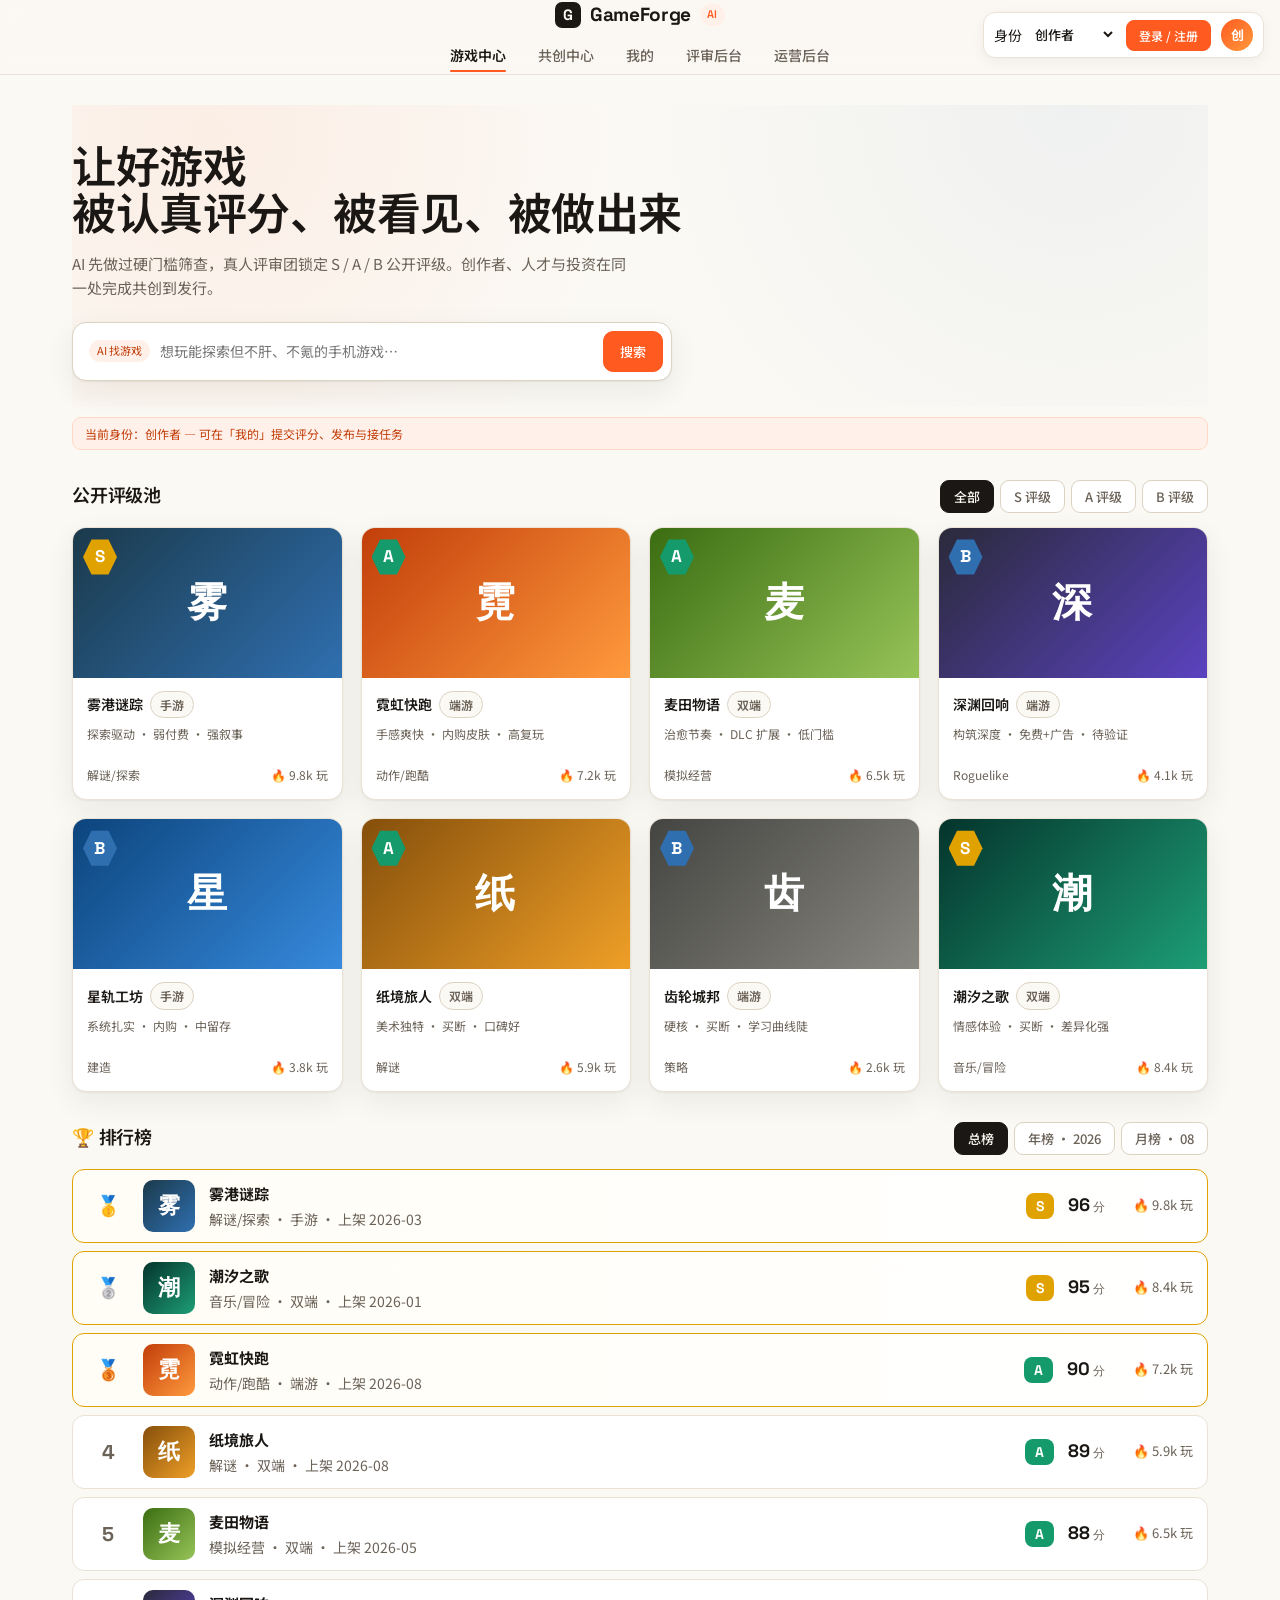
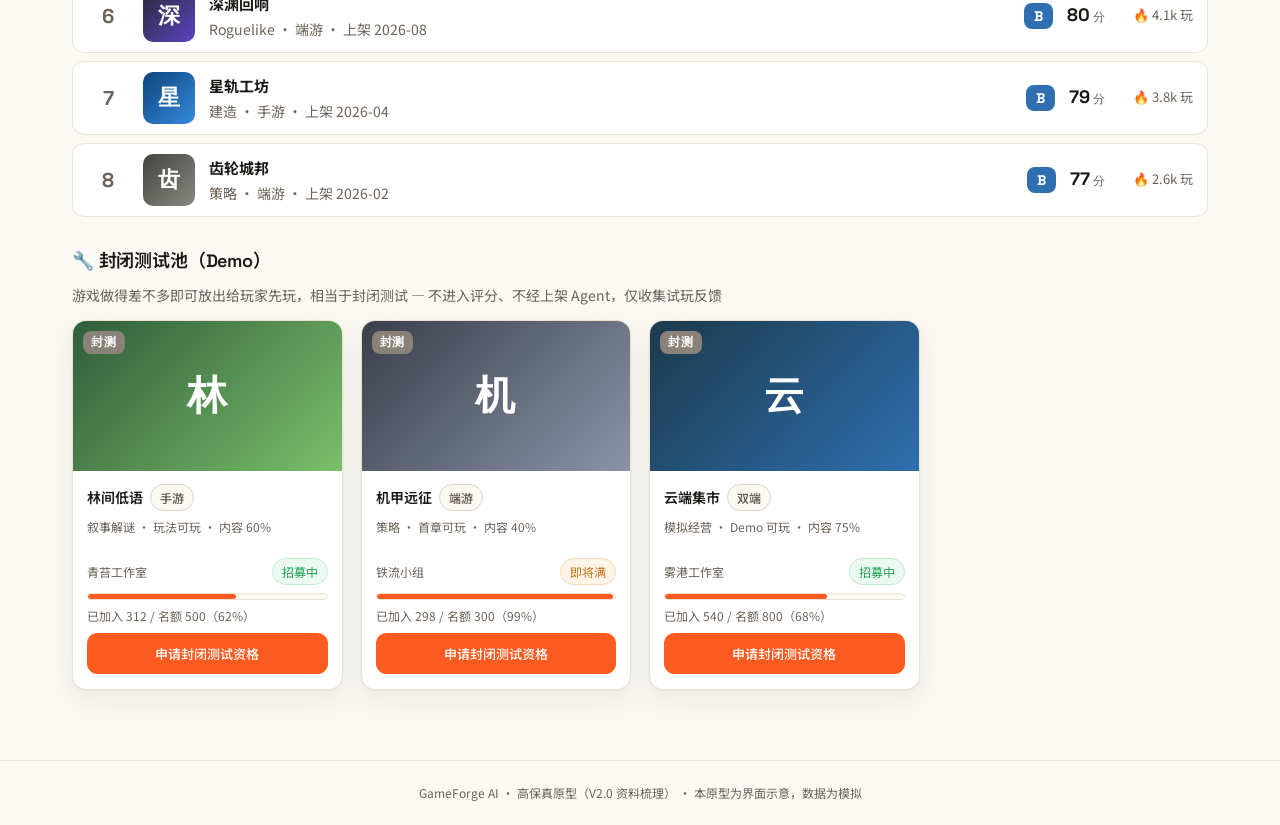
==== index.html @ 4d812059 "Initial project release" ====
<!DOCTYPE html>
<html lang="zh">
<head>
<meta charset="utf-8">
<meta name="viewport" content="width=device-width, initial-scale=1">
<title>GameForge AI · 高保真原型</title>
<link rel="preconnect" href="https://fonts.googleapis.com">
<link rel="preconnect" href="https://fonts.gstatic.com" crossorigin>
<link href="https://fonts.googleapis.com/css2?family=Space+Grotesk:wght@500;600;700&family=Noto+Sans+SC:wght@400;500;700&display=swap" rel="stylesheet">
<style>
:root{
  --paper:#FBF9F4; --ink:#1A1714; --ink-soft:#6B6258; --line:#E9E2D5; --line-2:#DBD2C2;
  --accent:#FF5A1F; --accent-ink:#C23E0A; --accent-wash:#FFF1E9;
  --gold:#E0A200; --emerald:#149A6B; --azure:#2F6FB0; --slate:#8A8178; --danger:#C0392B;
  --card:#FFFFFF; --shadow:0 1px 2px rgba(26,23,20,.05),0 10px 30px rgba(26,23,20,.07);
  --r:14px;
}
*{box-sizing:border-box}
html,body{margin:0}
body{
  background:var(--paper); color:var(--ink);
  font-family:"Noto Sans SC",system-ui,sans-serif; font-size:14px; line-height:1.6;
  -webkit-font-smoothing:antialiased;
}
h1,h2,h3,.display{font-family:"Space Grotesk","Noto Sans SC",sans-serif; font-weight:600; letter-spacing:-.01em; margin:0}
a{color:inherit}
button{font-family:inherit; cursor:pointer}
.wrap{max-width:1180px; margin:0 auto; padding:0 22px}

/* ---- header ---- */
header{position:sticky; top:0; z-index:40; background:rgba(251,249,244,.86); backdrop-filter:blur(10px); border-bottom:1px solid var(--line)}
.bar{display:flex; align-items:center; gap:22px; height:64px}
.logo{display:flex; align-items:center; gap:9px; font-family:"Space Grotesk"; font-weight:700; font-size:19px; letter-spacing:-.02em}
.logo .mark{width:26px; height:26px; border-radius:7px; background:var(--ink); color:var(--paper); display:grid; place-items:center; font-size:15px}
.logo .ai{font-size:11px; font-weight:600; color:var(--accent); background:var(--accent-wash); padding:2px 7px; border-radius:20px; letter-spacing:.04em}
nav.tabs{display:flex; gap:4px}
.tab{padding:9px 14px; border-radius:9px; border:0; background:transparent; color:var(--ink-soft); font-size:14px; font-weight:500; position:relative}
.tab:hover{color:var(--ink)}
.tab.active{color:var(--ink); font-weight:600}
.tab.active::after{content:""; position:absolute; left:14px; right:14px; bottom:2px; height:2.5px; border-radius:3px; background:var(--accent)}
.spacer{flex:1}
.identity{display:flex; align-items:center; gap:9px; background:var(--card); border:1px solid var(--line-2); border-radius:10px; padding:5px 10px}
.identity select{border:0; background:transparent; font-family:inherit; font-size:13px; color:var(--ink); font-weight:500; outline:none}
.avatar{width:32px; height:32px; border-radius:50%; background:linear-gradient(135deg,var(--accent),#FF9A3D); color:#fff; display:grid; place-items:center; font-weight:700; font-size:13px}
.idtoast{font-size:12px; color:var(--accent-ink); background:var(--accent-wash); border:1px solid #FFD9C6; padding:6px 12px; border-radius:9px; margin:10px 0 0}

/* ---- generic ---- */
.section{display:none; padding:30px 0 70px}
.section.show{display:block; animation:fade .35s ease}
@keyframes fade{from{opacity:0; transform:translateY(6px)} to{opacity:1; transform:none}}
.card{background:var(--card); border:1px solid var(--line); border-radius:var(--r); box-shadow:var(--shadow)}
.btn{display:inline-flex; align-items:center; gap:7px; padding:10px 16px; border-radius:10px; border:1px solid var(--line-2); background:var(--card); color:var(--ink); font-weight:500; font-size:13px}
.btn:hover{border-color:var(--ink); transform:translateY(-1px)}
.btn.primary{background:var(--accent); border-color:var(--accent); color:#fff}
.btn.primary:hover{background:var(--accent-ink)}
.btn.ghost{background:transparent}
.chip{display:inline-flex; align-items:center; gap:5px; font-size:12px; padding:3px 9px; border-radius:20px; background:var(--paper); border:1px solid var(--line-2); color:var(--ink-soft)}
.tagrow{display:flex; flex-wrap:wrap; gap:8px}
.plan{font-size:13px; padding:7px 14px; border-radius:20px; background:var(--paper); border:1px solid var(--line-2); color:var(--ink-soft); cursor:pointer; transition:.15s}
.plan:hover{border-color:var(--accent)}
.plan.on{background:var(--accent); border-color:var(--accent); color:#fff; font-weight:600}
.range-row{display:flex; align-items:center; gap:12px}
.range-row input[type=range]{flex:1; accent-color:var(--accent)}
.coop-banner{border:1px dashed var(--accent); background:var(--accent-wash); border-radius:12px; padding:12px 14px; margin-top:8px}

.chip.on{background:var(--accent); color:#fff; border-color:var(--accent)}
.muted{color:var(--ink-soft)}

/* ---- hero ---- */
.hero{padding:40px 0 26px; background:
  radial-gradient(circle at 12% 10%, rgba(255,90,31,.07), transparent 40%),
  radial-gradient(circle at 88% 0%, rgba(47,111,176,.06), transparent 42%)}
.hero h1{font-size:clamp(28px,4vw,44px); line-height:1.05}
.hero p{color:var(--ink-soft); max-width:560px; margin:14px 0 22px; font-size:15px}
.search{display:flex; gap:8px; max-width:600px; background:var(--card); border:1px solid var(--line-2); border-radius:14px; padding:8px 8px 8px 16px; box-shadow:var(--shadow)}
.search input{flex:1; border:0; outline:none; font-family:inherit; font-size:14px; background:transparent; color:var(--ink)}
.search .ai-tag{font-size:11px; color:var(--accent-ink); background:var(--accent-wash); padding:2px 8px; border-radius:20px; align-self:center}
.subhead{display:flex; align-items:baseline; justify-content:space-between; margin:30px 0 14px}
.subhead h2{font-size:18px}
.pool{display:flex; gap:6px}
.pool button{border:1px solid var(--line-2); background:var(--card); border-radius:9px; padding:6px 13px; font-size:13px; color:var(--ink-soft); font-weight:500}
.pool button.active{background:var(--ink); color:var(--paper); border-color:var(--ink)}

/* ---- game grid ---- */
.grid{display:grid; grid-template-columns:repeat(4,1fr); gap:18px}
.gcard{cursor:pointer; overflow:hidden; transition:transform .2s ease, box-shadow .2s ease}
.gcard:hover{transform:translateY(-4px); box-shadow:0 14px 36px rgba(26,23,20,.12)}
.cover{height:150px; position:relative; display:grid; place-items:center; color:#fff; font-family:"Space Grotesk"; font-weight:700; font-size:40px; letter-spacing:.02em}
.cover .rk{position:absolute; top:10px; left:10px}
.gmeta{padding:13px 14px 15px}
.gmeta .t{font-weight:600; font-size:14px; margin:0 0 3px; display:flex; align-items:center; gap:7px}
.gmeta .dna{font-size:12px; color:var(--ink-soft); margin:6px 0 9px; min-height:32px}
.ghot{display:flex; align-items:center; justify-content:space-between; font-size:12px; color:var(--ink-soft)}

/* rank badge hex */
.rk{width:34px; height:38px; clip-path:polygon(25% 4%,75% 4%,100% 50%,75% 96%,25% 96%,0 50%); display:grid; place-items:center; font-family:"Space Grotesk"; font-weight:700; font-size:17px; color:#fff}
.rk.S{background:var(--gold)} .rk.A{background:var(--emerald)} .rk.B{background:var(--azure)} .rk.C{background:var(--slate)} .rk.D{background:var(--danger)}
.rk.beta{background:var(--slate); font-size:12px; clip-path:none; width:auto; height:auto; padding:2px 8px; border-radius:8px}
.rank-list{display:flex; flex-direction:column; gap:8px; margin-top:8px}
.rank-row{display:grid; grid-template-columns:42px 52px 1fr auto auto auto; align-items:center; gap:14px; padding:10px 14px; background:var(--card); border:1px solid var(--line); border-radius:12px; cursor:pointer; transition:transform .15s, box-shadow .15s}
.rank-row:hover{transform:translateY(-1px); box-shadow:0 6px 16px rgba(0,0,0,.06)}
.rank-row.top{border-color:var(--gold); background:linear-gradient(90deg,#fffdf5,#fff)}
.rk-no{font-family:"Space Grotesk"; font-weight:700; font-size:20px; text-align:center; color:var(--ink-soft)}
.rk-cover{width:52px; height:52px; border-radius:10px; display:grid; place-items:center; color:#fff; font-family:"Space Grotesk"; font-weight:700; font-size:22px}
.rk-info{display:flex; flex-direction:column; gap:2px}
.rk-info b{font-size:15px}
.rk-badge{font-family:"Space Grotesk"; font-weight:700; font-size:14px; padding:2px 10px; border-radius:8px; color:#fff}
.rk-badge.S{background:var(--gold)} .rk-badge.A{background:var(--emerald)} .rk-badge.B{background:var(--azure)} .rk-badge.C{background:var(--slate)}
.rk-score{font-family:"Space Grotesk"; font-weight:700; font-size:18px} .rk-score .muted{font-size:12px; font-weight:400}
.rk-hot{font-size:13px; color:var(--ink-soft); min-width:74px; text-align:right}
.demo-bar{height:7px; border-radius:5px; background:var(--paper); overflow:hidden; border:1px solid var(--line); margin-top:8px}
.demo-bar>i{display:block; height:100%; background:var(--accent); border-radius:5px}
.chip.recruit{background:#eafaf0; color:#1f9d55; border-color:#bfe9cf}
.chip.warn{background:#fff4e6; color:#c2761a; border-color:#f3d9b3}
.chip.full{background:#fdecec; color:#d23; border-color:#f3c4c4}

/* ---- game detail ---- */
.detail{display:grid; grid-template-columns:340px 1fr; gap:30px}
.detail .cover-lg{height:300px; border-radius:var(--r); display:grid; place-items:center; color:#fff; font-family:"Space Grotesk"; font-weight:700; font-size:64px; position:relative}
.dna-row{display:grid; grid-template-columns:120px 1fr; align-items:center; gap:10px; margin:9px 0}
.track{height:8px; border-radius:6px; background:var(--paper); overflow:hidden; border:1px solid var(--line)}
.track>i{display:block; height:100%; background:var(--accent); border-radius:6px}transition:width .8s cubic-bezier(.2,.8,.2,1)
.review{border-top:1px solid var(--line); padding:13px 0}
.review .who{font-weight:600; font-size:13px}

/* ---- collab / projects ---- */
.pcard{display:grid; grid-template-columns:1fr 230px; gap:20px; padding:18px; margin-bottom:16px; cursor:pointer; transition:transform .2s, box-shadow .2s}
.pcard:hover{transform:translateY(-3px); box-shadow:0 14px 34px rgba(26,23,20,.1)}
.stages{display:flex; align-items:center; gap:0; margin:6px 0 12px; flex-wrap:wrap}
.stage{display:flex; align-items:center; font-size:11px; color:var(--ink-soft)}
.stage .dot{width:11px; height:11px; border-radius:50%; background:var(--line-2); margin-right:5px}
.stage.done .dot{background:var(--emerald)} .stage.cur .dot{background:var(--accent); box-shadow:0 0 0 3px var(--accent-wash)}
.stage .ln{flex:1; height:1.5px; background:var(--line-2); margin:0 7px; width:14px}
.need{display:inline-block; font-size:11px; padding:3px 9px; border-radius:7px; background:var(--accent-wash); color:var(--accent-ink); margin:3px 5px 0 0; border:1px solid #FFD9C6}
.co-search{border-color:var(--accent); background:linear-gradient(180deg,var(--accent-wash),var(--card))}
.why{display:inline-block; font-size:11px; padding:2px 8px; border-radius:6px; background:#E8F5EC; color:#1B6B3A; border:1px solid #BFE3CB; margin:3px 5px 0 0}
.ex-chip{font-size:12px; padding:5px 11px; border-radius:20px; background:var(--card); border:1px dashed var(--line-2); color:var(--ink-soft); cursor:pointer}
.ex-chip:hover{border-color:var(--accent); color:var(--accent-ink)}
.mrow{display:flex; align-items:center; gap:12px; padding:12px; margin:8px 0; border:1px solid var(--line-2); border-radius:12px; background:var(--card)}
.mrow .score{min-width:120px; text-align:right}
.pright{text-align:right; border-left:1px solid var(--line); padding-left:18px}
.ring{width:74px; height:74px; border-radius:50%; margin:0 auto 8px; background:conic-gradient(var(--accent) calc(var(--p)*1%), var(--line) 0); display:grid; place-items:center}
.ring span{width:58px; height:58px; border-radius:50%; background:var(--card); display:grid; place-items:center; font-weight:700; font-size:15px}

/* ---- mine ---- */
.mine{display:grid; grid-template-columns:220px 1fr; gap:24px; align-items:start; grid-template-areas:"sub quick" "sub body"}
.subnav{grid-area:sub; position:sticky; top:14px; align-self:start}
.quick{grid-area:quick; display:grid; grid-template-columns:repeat(4,1fr); gap:12px; margin:0}
#mineBody{grid-area:body; min-width:0}
.subnav{display:flex; flex-direction:column; gap:3px}
.subnav button{text-align:left; border:0; background:transparent; padding:9px 13px; border-radius:9px; color:var(--ink-soft); font-size:13px; font-weight:500}
.subnav button.active{background:var(--ink); color:var(--paper)}
.kpi{display:grid; grid-template-columns:repeat(3,1fr); gap:14px; margin-bottom:18px}
.kpi .card{padding:16px}
.kpi .n{font-family:"Space Grotesk"; font-size:26px; font-weight:700}
.kpi .l{font-size:12px; color:var(--ink-soft)}
.list-row{display:flex; align-items:center; justify-content:space-between; padding:14px; border-bottom:1px solid var(--line)}
.list-row:last-child{border:0}

/* ---- agent ---- */
.stepper{display:flex; gap:0; margin:18px 0 26px}
.step{flex:1; text-align:center; position:relative; font-size:12px; color:var(--ink-soft)}
.step .n{width:30px; height:30px; border-radius:50%; background:var(--paper); border:1px solid var(--line-2); display:grid; place-items:center; margin:0 auto 7px; font-weight:700; font-family:"Space Grotesk"}
.step.done .n{background:var(--emerald); border-color:var(--emerald); color:#fff}
.step.cur .n{background:var(--accent); border-color:var(--accent); color:#fff}
.step:not(:last-child)::after{content:""; position:absolute; top:15px; left:calc(50% + 20px); right:calc(-50% + 20px); height:2px; background:var(--line-2)}
.field{margin:12px 0}
.field label{display:block; font-size:12px; color:var(--ink-soft); margin-bottom:5px; font-weight:500}
.field input,.field textarea,.field select{width:100%; border:1px solid var(--line-2); border-radius:9px; padding:10px 12px; font-family:inherit; font-size:13px; background:var(--card); color:var(--ink); outline:none}
.field input:focus,.field textarea:focus{border-color:var(--accent)}
.verdict{display:grid; grid-template-columns:repeat(3,1fr); gap:14px; margin:18px 0}
.verdict .card{padding:16px; text-align:center}
.verdict .big{font-family:"Space Grotesk"; font-size:30px; font-weight:700; margin:6px 0}
.block{display:flex; align-items:center; gap:10px; padding:11px 13px; border:1px solid var(--line); border-radius:11px; margin:8px 0}
.block .lv{font-size:11px; font-weight:700; padding:2px 8px; border-radius:6px}
.lv.P0{background:#FBE3E1; color:var(--danger)} .lv.P1{background:#FDEFD9; color:#9A6B00} .lv.P2{background:#E6F3DE; color:var(--emerald)} .lv.H{background:#EDE9FB; color:#5B43C0}

footer{border-top:1px solid var(--line); color:var(--ink-soft); font-size:12px; padding:22px 0; text-align:center}
@media(max-width:880px){.grid{grid-template-columns:repeat(2,1fr)} .detail,.mine,.pcard{grid-template-columns:1fr; grid-template-areas:"sub" "quick" "body"} .pcard .pright{border:0; text-align:left; padding:0} .kpi{grid-template-columns:1fr 1fr}}

.authwrap{display:grid;grid-template-columns:1fr 1.05fr;gap:30px;max-width:980px;margin:30px auto;align-items:center}
.authbrand h2{font-size:26px;margin:6px 0}
.authbrand p{color:var(--ink-soft);line-height:1.7}
.authpts{list-style:none;padding:0;margin:16px 0 0;display:grid;gap:8px}
.authpts li{padding:9px 12px;background:var(--card);border:1px solid var(--line-2);border-radius:10px;font-size:13.5px}
.authcard{background:var(--card);border:1px solid var(--line-2);border-radius:16px;padding:22px;box-shadow:var(--shadow)}
.authtabs{display:flex;gap:6px;background:var(--paper);border:1px solid var(--line-2);border-radius:12px;padding:4px;margin-bottom:16px}
.atab{flex:1;border:0;background:transparent;padding:9px;border-radius:9px;cursor:pointer;font-weight:600;color:var(--ink-soft);font-size:14px}
.atab.active{background:var(--card);color:var(--ink);box-shadow:0 1px 3px rgba(0,0,0,.06)}
.rolepick{display:grid;grid-template-columns:1fr 1fr;gap:10px;margin:10px 0}
.roleopt{border:1px solid var(--line-2);border-radius:12px;padding:12px;cursor:pointer;background:var(--card);transition:.15s}
.roleopt:hover{border-color:var(--accent)}
.roleopt.on{border-color:var(--accent);box-shadow:0 0 0 3px var(--accent-wash);background:var(--accent-wash)}
.roleopt .ri{font-size:22px}
.roleopt .rn{font-weight:600;margin:4px 0 2px}
.roleopt .rd{color:var(--ink-soft);font-size:12px;line-height:1.4}
.who{font-weight:600;margin-right:8px;color:var(--ink)}
.authhint{font-size:12px;color:var(--ink-soft);margin:2px 0 8px}
.authsep{text-align:center;color:var(--ink-soft);font-size:13px;margin:12px 0 6px}
.third{display:flex;gap:8px}
@media(max-width:880px){.authwrap{grid-template-columns:1fr}}

.quick{display:flex;gap:10px;flex-wrap:wrap;margin:14px 0}
.quick .q{min-width:0;background:var(--card);border:1px solid var(--line-2);border-radius:12px;padding:14px 16px;cursor:pointer;display:flex;flex-direction:column;align-items:flex-start;gap:6px;min-height:84px;font-size:14px;font-weight:600;line-height:1.3;transition:border-color .15s,transform .15s;text-align:left}
.quick .q:hover{border-color:var(--accent);transform:translateY(-2px)}
.quick .q:hover{border-color:var(--accent)}
.quick .q .qi{font-size:22px;line-height:1;margin:0}
.msgtab{display:flex;gap:6px;flex-wrap:wrap;margin:12px 0}
.msgtab button{border:1px solid var(--line-2);background:var(--card);border-radius:20px;padding:6px 13px;cursor:pointer;font-size:13px;color:var(--ink-soft)}
.msgtab button.on{background:var(--ink);color:#fff;border-color:var(--ink)}
.msg{display:flex;gap:12px;padding:12px;border-bottom:1px solid var(--line);align-items:flex-start}
.msg .mi{font-size:20px}
.msg .mt{font-weight:600;font-size:14px}
.msg .ms{color:var(--ink-soft);font-size:13px;margin-top:2px}
.msg .md{color:var(--slate);font-size:12px;margin-left:auto;white-space:nowrap}
.unread{width:8px;height:8px;border-radius:50%;background:var(--accent);display:inline-block;margin-left:6px;vertical-align:middle}
.deal{display:grid;grid-template-columns:1fr 1fr;gap:14px;margin-top:14px}
.agreement{background:var(--paper);border:1px solid var(--line-2);border-radius:12px;padding:16px;font-size:13px;line-height:1.8;color:var(--ink-soft)}
.agreement b{color:var(--ink)}
.faq details{border:1px solid var(--line-2);border-radius:10px;padding:10px 14px;margin-bottom:8px;background:var(--card)}
.faq summary{cursor:pointer;font-weight:600}
.switch{position:relative;width:42px;height:24px;background:var(--line-2);border-radius:14px;cursor:pointer;transition:.2s;display:inline-block;vertical-align:middle}
.switch.on{background:var(--accent)}
.switch i{position:absolute;top:3px;left:3px;width:18px;height:18px;border-radius:50%;background:#fff;transition:.2s}
.switch.on i{left:21px}
@media(max-width:880px){.deal{grid-template-columns:1fr}}

.adminlayout{display:grid;grid-template-columns:210px 1fr;gap:18px;margin-top:10px}
.adminside{display:flex;flex-direction:column;gap:6px;align-self:start;position:sticky;top:14px}
.asub{border:1px solid var(--line-2);background:var(--card);border-radius:10px;padding:10px 12px;text-align:left;cursor:pointer;font-size:13.5px;font-weight:600;color:var(--ink-soft);transition:.15s}
.asub:hover{border-color:var(--accent)}
.asub.on{background:var(--ink);color:#fff;border-color:var(--ink)}
.adminmain{min-width:0}
.kpis{display:grid;grid-template-columns:repeat(3,1fr);gap:14px;margin:14px 0}
.kpi{background:var(--card);border:1px solid var(--line-2);border-radius:var(--r);padding:16px}
.kpi .v{font-size:26px;font-weight:700;letter-spacing:-.5px}
.kpi .l{color:var(--ink-soft);font-size:13px;margin-top:2px}
.kpi .a{font-size:12px;color:var(--emerald);margin-top:6px}
.admgrid{display:grid;grid-template-columns:1fr 1fr;gap:16px;margin-top:6px}
.chart{background:var(--card);border:1px solid var(--line-2);border-radius:var(--r);padding:14px}
.chart h4{margin:0 0 8px;font-size:14px}
.bars{display:flex;align-items:flex-end;gap:12px;height:140px;padding-top:10px}
.bar{flex:1;display:flex;flex-direction:column;align-items:center;justify-content:flex-end;gap:6px;height:100%}
.bar i{width:100%;max-width:34px;border-radius:6px 6px 0 0;background:var(--accent)}
.bar span{font-size:12px;color:var(--ink-soft)}
.opbtn{margin-left:6px}
.mini{font-size:12px;color:var(--ink-soft)}
.flag{display:inline-block;font-size:11px;padding:2px 7px;border-radius:20px;background:var(--accent-wash);color:var(--accent-ink);font-weight:600}
.flag.warn{background:#FCE9E7;color:var(--danger)}
.checkrow{display:flex;align-items:center;gap:10px;padding:10px;border:1px solid var(--line-2);border-radius:10px;margin-bottom:8px;background:var(--card)}
.inspire{display:flex;align-items:center;gap:12px;margin-top:14px;flex-wrap:wrap}
.inspire-tag{font-size:11px;color:var(--accent-ink);background:var(--accent-wash);border:1px solid #FFD9C6;padding:4px 10px;border-radius:20px;font-weight:600}
.inspire-btn{display:inline-flex;align-items:center;gap:8px;padding:9px 18px;border-radius:11px;border:1px solid var(--ink);background:var(--card);color:var(--ink);font-weight:600;font-size:14px;transition:all .2s ease}
.inspire-btn:hover{background:var(--ink);color:var(--paper);transform:translateY(-1px)}
.inspire-btn .sparkle{font-size:15px}
.inspire-hint{font-size:12px;color:var(--ink-soft)}
.dnaquick{padding:30px 0 6px}
.dnaquick h1{font-family:Noto Sans SC,system-ui;font-size:30px;margin:8px 0 6px}
.dnaquick .sub{color:var(--ink-soft);font-size:14px;max-width:640px;margin-bottom:22px}
.dnainput{display:flex;gap:8px;align-items:stretch;max-width:760px;background:var(--card);border:1px solid var(--line-2);border-radius:14px;padding:8px;box-shadow:var(--shadow)}
.dnainput input{flex:1;border:0;outline:none;background:transparent;font:inherit;font-size:14px;padding:8px 10px;color:var(--ink)}
.dnagen{padding:12px 22px;border-radius:10px;border:0;background:var(--accent);color:#fff;font-weight:600;font-size:14px;display:inline-flex;align-items:center;gap:7px;cursor:pointer}
.dnagen:disabled{opacity:.55;cursor:not-allowed}
.dnagen .sparkle{font-size:15px}
.dnagen-genie{padding:12px 22px;border-radius:10px;border:1px solid var(--line-2);background:#FFF8B8;color:var(--ink);font-weight:600;font-size:14px;display:inline-flex;align-items:center;gap:7px;cursor:pointer}
.dnagen-genie:hover{transform:translateY(-1px)}
.dnatagrow{display:flex;flex-wrap:wrap;gap:7px;margin:14px 0 6px}
.dnatag{font-size:12px;padding:5px 11px;border-radius:20px;background:var(--paper);border:1px solid var(--line-2);color:var(--ink-soft);cursor:pointer}
.dnatag.on{background:var(--accent);color:#fff;border-color:var(--accent)}
.dnathinking{display:none;margin:18px 0;padding:14px;background:var(--paper);border:1px dashed var(--line-2);border-radius:14px}
.dnathinking.on{display:block}
.dnapulse{display:flex;align-items:center;gap:10px;font-size:13px;color:var(--ink-soft);margin-bottom:8px}
.dnapulse .dot{width:8px;height:8px;border-radius:50%;background:var(--accent);animation:pulse 1.2s infinite}
@keyframes pulse{0%,100%{opacity:.3;transform:scale(.8)}50%{opacity:1;transform:scale(1.2)}}
.dnaprogress{height:6px;background:var(--line);border-radius:6px;overflow:hidden;margin:6px 0 12px}
.dnaprogress>i{display:block;height:100%;width:0;background:linear-gradient(90deg,var(--accent),#FF9A3D);transition:width .3s ease}
.dnathought{font-size:13px;color:var(--ink-soft);line-height:1.7;margin-top:4px;font-style:italic}
.dnaresult{display:none;margin-top:14px}
.dnaresult.on{display:block}
.dnacard{background:var(--card);border:1px solid var(--line);border-radius:18px;padding:22px;box-shadow:var(--shadow);max-width:980px}
.dnahd{display:flex;justify-content:space-between;align-items:flex-start;gap:14px;flex-wrap:wrap;border-bottom:1px dashed var(--line);padding-bottom:14px;margin-bottom:18px}
.dnahd h2{font-family:Noto Sans SC;margin:0 0 4px;font-size:20px}
.dnaidcode{font-family:Space Grotesk,monospace;font-size:13px;color:var(--accent-ink);background:var(--accent-wash);border:1px solid #FFD9C6;padding:4px 10px;border-radius:6px;font-weight:600;letter-spacing:.04em}
.dnabody{display:grid;grid-template-columns:1fr 1fr;gap:28px}
@media(max-width:860px){.dnabody{grid-template-columns:1fr}}
.dnaradar{font-family:Space Grotesk,monospace;font-size:11px;line-height:1.55;color:var(--ink-soft);white-space:pre;background:var(--paper);padding:18px;border-radius:12px;border:1px solid var(--line);overflow:auto}
.dnadims{display:flex;flex-direction:column;gap:12px}
.dnadim{display:grid;grid-template-columns:90px 1fr 40px;gap:10px;align-items:center}
.dnadim .label{font-size:13px;font-weight:600;color:var(--ink)}
.dnadim .bar{height:14px;background:var(--line);border-radius:7px;overflow:hidden;position:relative}
.dnadim .bar i{display:block;height:100%;width:0;background:linear-gradient(90deg,var(--accent),#FF9A3D);transition:width .8s cubic-bezier(.2,.7,.3,1)}
.dnadim .val{font-family:Space Grotesk;font-weight:700;font-size:14px;text-align:right}
.dnadesc{margin-top:16px;padding:14px;background:var(--paper);border:1px solid var(--line);border-radius:12px;font-size:14px;line-height:1.7}
.dnadesc .lbl{font-size:12px;color:var(--ink-soft);text-transform:uppercase;letter-spacing:.06em;display:block;margin-bottom:4px}
.dnatagre{display:flex;flex-wrap:wrap;gap:6px;margin-top:6px}
.dnaactions{display:flex;gap:8px;flex-wrap:wrap;margin-top:18px;padding-top:14px;border-top:1px dashed var(--line)}
.dnasaved{padding:8px 14px;border-radius:9px;background:#E8F4EA;color:#226B33;border:1px solid #BFE0C5;font-size:12.5px;display:none;align-items:center;gap:6px}
.dnasaved.on{display:inline-flex}
.dnahistory{margin-top:28px}
.dnahistory h3{font-size:14px;margin:0 0 10px;color:var(--ink)}
.dnahist-grid{display:grid;grid-template-columns:repeat(auto-fill,minmax(220px,1fr));gap:12px}
.dnahist-card{background:var(--card);border:1px solid var(--line);border-radius:12px;padding:12px;cursor:pointer;transition:all .2s}
.dnahist-card:hover{border-color:var(--ink);transform:translateY(-2px)}
.dnahist-card .ttl{font-size:13px;font-weight:600;margin-bottom:6px;color:var(--ink)}
.dnahist-card .meta{font-size:11px;color:var(--ink-soft);display:flex;justify-content:space-between;align-items:center}
.dnahist-card .mini-dna{display:flex;gap:2px;margin-top:6px}
.dnahist-card .mini-dna i{flex:1;height:4px;border-radius:2px;background:var(--accent);opacity:.7}
.dnatip{font-size:12px;color:var(--ink-soft);margin-top:18px;padding:10px 12px;background:var(--paper);border-radius:9px;border-left:3px solid var(--accent)}
@media(max-width:880px){.adminlayout{grid-template-columns:1fr}.admgrid{grid-template-columns:1fr}.kpis{grid-template-columns:1fr 1fr}}

/* ===== 通用详情 Modal ===== */
.modal-bg{position:fixed;inset:0;background:rgba(11,18,32,.45);backdrop-filter:blur(4px);z-index:9500;display:none;align-items:flex-start;justify-content:center;padding:48px 16px;overflow:auto}
.modal-bg.show{display:flex;animation:modalFade .18s ease-out}
@keyframes modalFade{from{opacity:0;transform:translateY(8px)}to{opacity:1;transform:translateY(0)}}
.modal-card{background:var(--card);border:1px solid var(--line);border-radius:16px;width:min(960px,100%);box-shadow:0 24px 60px rgba(11,18,32,.25);overflow:hidden}
.modal-card .head{padding:18px 22px;border-bottom:1px solid var(--line);display:flex;justify-content:space-between;align-items:flex-start;gap:10px}
.modal-card .head h3{margin:0;font-size:18px}
.modal-card .head .mini{color:var(--muted);font-size:12px;margin-top:4px}
.modal-card .body{padding:18px 22px;max-height:72vh;overflow:auto}
.modal-card .foot{padding:12px 22px;border-top:1px solid var(--line);display:flex;gap:8px;justify-content:flex-end;background:var(--paper)}
.modal-close{background:transparent;border:0;font-size:22px;line-height:1;color:var(--muted);cursor:pointer;padding:0 6px}
.modal-close:hover{color:var(--ink)}
.nchip{display:inline-flex;align-items:center;gap:5px;font-size:12px;padding:3px 9px;border-radius:20px;background:var(--paper);border:1px solid var(--line-2);color:var(--ink-soft)}
.nchip.done{background:var(--emerald);color:#fff;border-color:var(--emerald)}
.nchip.cur{background:var(--accent);color:#fff;border-color:var(--accent)}
.sim-screen{aspect-ratio:16/9;border-radius:12px;position:relative;overflow:hidden;border:1px solid var(--line);background:linear-gradient(135deg,#1b3a4b 0%,#2F6FB0 60%,#65C3B8 100%)}
.sim-screen.b{background:linear-gradient(135deg,#5b0d05 0%,#C23E0A 50%,#FF9A3D 100%)}
.sim-screen.c{background:linear-gradient(135deg,#22252e 0%,#4a4d57 50%,#7a7d87 100%)}
.sim-screen::before{content:'';position:absolute;inset:0;background:radial-gradient(circle at 30% 60%,rgba(255,255,255,.22),transparent 50%)}
.sim-screen .lvl{position:absolute;top:12px;left:14px;font-family:Space Grotesk,sans-serif;font-weight:700;color:#fff;font-size:13px;text-shadow:0 2px 6px rgba(0,0,0,.3)}
.sim-screen .timer{position:absolute;top:12px;right:14px;font-family:Space Grotesk,sans-serif;color:#fff;font-size:13px;background:rgba(0,0,0,.3);padding:2px 8px;border-radius:8px}
.sim-screen .ctrl{position:absolute;bottom:12px;left:14px;right:14px;display:flex;gap:10px;color:#fff;font-size:11px;align-items:center}
.sim-screen .ctrl .track{flex:1;height:4px;background:rgba(255,255,255,.3);border-radius:2px;position:relative;overflow:hidden}
.sim-screen .ctrl .track i{position:absolute;left:0;top:0;bottom:0;background:#fff;border-radius:2px}
.sim-screen .spr{position:absolute;width:18px;height:18px;background:#fff8c4;border-radius:50%;box-shadow:0 0 14px #ffeb99;left:38%;top:50%}
.shots-grid{display:grid;grid-template-columns:repeat(6,1fr);gap:6px;margin-top:10px}
.shot{aspect-ratio:16/9;border-radius:6px;cursor:pointer;position:relative;transition:transform .15s}
.shot:hover{transform:scale(1.04);box-shadow:0 4px 10px rgba(0,0,0,.15)}
.shot .t{position:absolute;bottom:4px;left:5px;color:#fff;font-size:9px;text-shadow:0 1px 2px rgba(0,0,0,.6);font-family:Space Grotesk,sans-serif}
.shot.s1{background:linear-gradient(135deg,#264c6e,#5792bf)}
.shot.s2{background:linear-gradient(135deg,#3d2c5b,#8a6dcc)}
.shot.s3{background:linear-gradient(135deg,#5b3c2c,#cc8e6d)}
.shot.s4{background:linear-gradient(135deg,#2c5b3b,#6dcc8e)}
.shot.s5{background:linear-gradient(135deg,#5b2c2c,#cc6d6d)}
.shot.s6{background:linear-gradient(135deg,#0d3a4b,#3da5b8)}
.sha-pill{font-family:SF Mono,Consolas,monospace;background:var(--paper);border:1px solid var(--line);padding:3px 8px;border-radius:6px;font-size:11px;color:var(--ink-soft);display:inline-block}
.det-pane{display:none}
.det-pane.active{display:block}
.dims-row{display:grid;grid-template-columns:90px 1fr 50px;gap:10px;align-items:center;margin:8px 0}
.dim-bar{height:8px;background:var(--paper);border-radius:4px;overflow:hidden;border:1px solid var(--line)}
.dim-bar i{display:block;height:100%;background:linear-gradient(90deg,var(--accent-soft),var(--accent));border-radius:4px;transition:width .3s}
.radar-wrap{display:grid;grid-template-columns:1.1fr 1fr;gap:18px;align-items:center;background:var(--paper);padding:14px;border-radius:12px;border:1px solid var(--line)}
.subscore{display:flex;justify-content:space-between;align-items:center;font-size:12px;padding:6px 12px;background:var(--paper);border-radius:6px;margin:3px 0;color:var(--ink-soft);border:1px solid var(--line-2)}
.subscore b{color:var(--ink);font-family:Space Grotesk,sans-serif;font-size:13px}
.note-line{font-size:12px;color:var(--ink-soft);padding:6px 0;border-top:1px dashed var(--line)}
.note-line:first-child{border-top:0}
.ver-line{display:flex;gap:8px;align-items:flex-end;height:96px;padding:10px 8px;background:var(--paper);border-radius:8px;border:1px solid var(--line);margin-top:6px}
.ver-col{flex:1;display:flex;flex-direction:column;align-items:center;gap:4px;font-size:10px;color:var(--muted)}
.ver-col .b{width:100%;background:linear-gradient(180deg,var(--accent),var(--accent-soft));border-radius:3px 3px 0 0;min-height:4px;position:relative}
.ver-col .b::after{content:attr(data-v);position:absolute;top:-16px;left:50%;transform:translateX(-50%);font-size:10px;color:var(--ink-soft);font-family:Space Grotesk,sans-serif;font-weight:600}
.alarm{padding:10px 12px;border:1px solid var(--danger);border-radius:8px;background:#fef5f3;color:var(--danger);font-size:12px;margin-top:10px;display:flex;align-items:flex-start;gap:8px}
.alarm b{font-weight:600}
.abn-list{margin-top:8px;padding-left:14px;color:var(--danger);font-size:11px}
.abn-list li{margin:2px 0}
.suggestion{margin-top:14px;padding:12px;border:1px solid var(--accent);border-radius:10px;background:var(--accent-wash);font-size:12px;color:var(--ink)}
.suggestion b{color:var(--accent-ink)}
.file-tab{display:flex;gap:6px;margin-bottom:10px;flex-wrap:wrap}
.file-tab .seg{padding:6px 10px;font-size:12px;border-radius:8px;border:1px solid var(--line);background:var(--card);cursor:pointer;color:var(--ink-soft)}
.file-tab .seg.on{background:var(--ink);color:var(--card);border-color:var(--ink)}
.topright{position:fixed;top:12px;right:16px;z-index:200;display:flex;align-items:center;gap:10px;background:var(--card);border:1px solid var(--line);border-radius:12px;padding:6px 10px;box-shadow:0 4px 14px rgba(0,0,0,.05)}
.topright .identity{padding:0;border:0;background:transparent}
.topright #loginState .btn{padding:6px 12px;font-size:12px;border-radius:8px}
</style>
</head>
<body>

<header>
  <div class="wrap bar">
    <div class="logo"><span class="mark">G</span>GameForge<span class="ai">AI</span></div>
    <nav class="tabs">
      <button class="tab active" data-go="home">游戏中心</button>
      <button class="tab" data-go="collab">共创中心</button>
      <button class="tab" data-go="mine">我的</button>
      <button class="tab" data-go="review">评审后台</button>
      <button class="tab" data-go="admin">运营后台</button>
    </nav>
  </div>
</header>

<!-- 页面右上角浮窗：身份 / 登录 / 头像 -->
<div class="topright" id="topRightPanel">
  <div class="identity">
    <span>身份</span>
    <select id="idSel">
      <option value="player">玩家</option>
      <option value="creator" selected>创作者</option>
      <option value="talent">能力人才</option>
      <option value="investor">投资参与者</option>
      <option value="reviewer">真人评审</option>
      <option value="operator">平台运营</option>
    </select>
  </div>
  <div id="loginState"><button class="btn primary" onclick="show('auth')">登录 / 注册</button></div>
  <div class="avatar" id="ava">创</div>
</div>

<main class="wrap">

  <!-- ========== HOME ========== -->
  <section class="section show" data-view="home">
    <div class="hero">
      <h1>让好游戏<br>被认真评分、被看见、被做出来</h1>
      <p>AI 先做过硬门槛筛查，真人评审团锁定 S / A / B 公开评级。创作者、人才与投资在同一处完成共创到发行。</p>
      <div class="search">
        <span class="ai-tag">AI 找游戏</span>
        <input id="q" placeholder="想玩能探索但不肝、不氪的手机游戏…">
        <button class="btn primary" onclick="aiFind()">搜索</button>
      </div>
    </div>
    <div class="idtoast" id="toast">当前身份：创作者 — 可在「我的」提交评分、发布与接任务</div>
    <div class="subhead">
      <h2>公开评级池</h2>
      <div class="pool">
        <button class="active" data-pool="all" onclick="setPool(this,'all')">全部</button>
        <button data-pool="S" onclick="setPool(this,'S')">S 评级</button>
        <button data-pool="A" onclick="setPool(this,'A')">A 评级</button>
        <button data-pool="B" onclick="setPool(this,'B')">B 评级</button>
      </div>
    </div>
    <div class="grid" id="gameGrid"></div>

    <div class="subhead" style="margin-top:30px"><h2>🏆 排行榜</h2>
      <div class="pool" id="rankTabs">
        <button class="active" data-rank="all" onclick="setRank(this,'all')">总榜</button>
        <button data-rank="year" onclick="setRank(this,'year')">年榜 · 2026</button>
        <button data-rank="month" onclick="setRank(this,'month')">月榜 · 08</button>
      </div>
    </div>
    <div id="rankList" class="rank-list"></div>

    <div class="subhead" style="margin-top:30px"><h2>🔧 封闭测试池（Demo）</h2></div>
    <div class="muted" style="margin:-6px 0 14px">游戏做得差不多即可放出给玩家先玩，相当于封闭测试 — 不进入评分、不经上架 Agent，仅收集试玩反馈</div>
    <div class="grid" id="demoGrid"></div>
  </section>

  <!-- ========== GAME DETAIL ========== -->
  <section class="section" data-view="game">
    <button class="btn ghost" onclick="show('home')">← 返回游戏中心</button>
    <div id="gameBody"></div>
  </section>

  <!-- ========== COLLAB ========== -->
  <section class="section" data-view="collab">
    <div class="subhead"><h2>项目任务大厅</h2><button class="btn primary" onclick="show('launch')">+ 发起项目</button></div>
    <div class="card co-search" style="padding:16px;margin-bottom:14px">
      <div style="display:flex;align-items:center;gap:10px;flex-wrap:wrap;margin-bottom:10px">
        <span class="ai-tag">AI 共创搜索</span>
        <div class="pool" id="coMode">
          <button class="active" data-mode="project" onclick="setCoMode(this,'project')">🧩 帮我找项目</button>
          <button data-mode="talent" onclick="setCoMode(this,'talent')">👥 帮我找人才</button>
        </div>
      </div>
      <div class="search" style="max-width:none">
        <input id="coQ" placeholder="我会 Unity 战斗系统，想接远程外包、按节点结算的项目…">
        <button class="btn primary" onclick="coSearch()">搜索</button>
      </div>
      <div class="tagrow" id="coExamples" style="margin-top:10px"></div>
      <p class="muted" style="font-size:12px;margin-top:8px" id="coHint">说清「能力 / 引擎 / 合作方式 / 报酬期望 / 档期」，AI 会按语义匹配并给出命中理由。</p>
      <div id="coResult" style="margin-top:12px"></div>
    </div>
    <div class="subhead" style="margin-top:6px"><h2 style="font-size:17px" id="coListTitle">全部在招项目</h2><span class="muted" style="font-size:12px" id="coCount"></span></div>
    <div id="projectList"></div>
  </section>

  <!-- ========== PROJECT DETAIL ========== -->
  <section class="section" data-view="project">
    <button class="btn ghost" onclick="show('collab')">← 返回任务大厅</button>
    <div id="projectBody"></div>
  </section>

  <!-- ========== MINE ========== -->
  <section class="section" data-view="mine">
    <div class="mine">
      <div class="subnav" id="subnav">
        <button class="active" data-sub="create">我的创作项目</button>
        <button data-sub="reviews">我的项目评价</button>
        <button data-sub="dna">AI 灵感库</button>
        <button data-sub="talent">我的能力资产</button>
        <button data-sub="talent_b" id="subTalentBackstage">我的能力后台</button>
        <button data-sub="pm">接单项目管理</button>
        <button data-sub="income">我的收益</button>
        <button data-sub="contract">我的合同</button>
        <button data-sub="deal">我的合作接洽</button>
        <button data-sub="betas">我的封测申请</button>
        <button data-sub="id">身份与认证</button>
      </div>
      <div class="quick">
        <div class="q" onclick="show('messages')"><span class="qi">🔔</span>消息中心</div>
        <div class="q" onclick="goMineDeal()"><span class="qi">💰</span>合作接洽</div>
        <div class="q" onclick="show('dispute')"><span class="qi">⚖️</span>争议举报</div>
        <div class="q" onclick="show('settings')"><span class="qi">⚙️</span>设置帮助</div>
      </div>
      <div id="mineBody"></div>
    </div>
  </section>

  <!-- ========== 我的项目评价 · 明细弹窗 ========== -->
  <div class="modal-bg" id="mineReviewModal" onclick="if(event.target===this)closeMineReview()" style="display:none">
    <div class="modal-card">
      <div class="head" style="display:flex;justify-content:space-between;align-items:center"><span style="font-weight:700">项目评价明细</span><button class="x" onclick="closeMineReview()">×</button></div>
      <div class="body" style="max-height:70vh;overflow:auto"></div>
      <div class="foot" style="justify-content:flex-end"><button class="btn" onclick="closeMineReview()">关闭</button></div>
    </div>
  </div>

  <!-- ========== DNA QUICK (灵感闪击) ========== -->
  <section class="section" data-view="dna-quick">
    <div class="dnaquick">
      <button class="btn ghost" onclick="show('home')">← 返回首页</button>
      <h1>✨ AI 即时生成游戏 DNA</h1>
      <p class="sub">输入一句话描述或选个品类，AI 立刻给你五维 Game DNA · 雷达图 · 入门门槛与一句话 DNA。无需策划文档，灵感闪击即所得。</p>

      <div class="dnainput">
        <input id="dnaQuickInput" placeholder="例如：用城市夜景做叙事的步行模拟，强调光影与情绪，不内购…" />
        <button class="dnagen" id="dnaQuickBtn" onclick="quickDNA()"><span class="sparkle">✨</span>AI 即时生成游戏 DNA</button>
      </div>

      <div class="dnatagrow" id="dnaQuickChips">
        <span class="dnatag" data-cat="解谜/探索" onclick="toggleCat(this)">解谜 / 探索</span>
        <span class="dnatag" data-cat="动作/跑酷" onclick="toggleCat(this)">动作 / 跑酷</span>
        <span class="dnatag" data-cat="模拟经营" onclick="toggleCat(this)">模拟经营</span>
        <span class="dnatag" data-cat="Roguelike" onclick="toggleCat(this)">Roguelike</span>
        <span class="dnatag" data-cat="策略" onclick="toggleCat(this)">策略</span>
        <span class="dnatag" data-cat="音乐/节奏" onclick="toggleCat(this)">音乐 / 节奏</span>
        <span class="dnatag" data-cat="叙事向" onclick="toggleCat(this)">叙事向</span>
        <span class="dnatag" data-cat="弱付费" onclick="toggleCat(this)">弱付费</span>
        <span class="dnatag" data-cat="内购友好" onclick="toggleCat(this)">内购友好</span>
      </div>

      <div class="dnathinking" id="dnaThinkBox">
        <div class="dnapulse"><span class="dot"></span><b id="dnaThinkStep">解析输入语义…</b></div>
        <div class="dnaprogress"><i id="dnaThinkBar" style="width:0"></i></div>
        <div class="dnathought" id="dnaThinkText">正在将你的描述对齐 GameForge 五维 Rubric……</div>
      </div>

      <div class="dnaresult" id="dnaResultBox">
        <div class="dnacard">
          <div class="dnahd">
            <div>
              <h2 id="dnaGameName">— 待生成 —</h2>
              <div class="muted" id="dnaGameMeta">品类未知 · 平台未选 · 价值模型未选</div>
            </div>
            <div class="dnaidcode" id="dnaIdCode">DNA-————</div>
          </div>

          <div class="dnabody">
            <div>
              <div class="dnaradar" id="dnaRadar"></div>
              <div class="dnadesc" style="margin-top:14px">
                <span class="lbl">一句话 DNA</span>
                <div id="dnaOneLine" style="font-size:15px;line-height:1.7;font-weight:500;color:var(--ink)">—</div>
              </div>
            </div>
            <div>
              <div style="font-size:12px;color:var(--ink-soft);text-transform:uppercase;letter-spacing:.06em;margin-bottom:10px">五维 Rubric（0–100）</div>
              <div class="dnadims" id="dnaDims"></div>
              <div style="margin-top:18px">
                <span class="lbl" style="font-size:12px;color:var(--ink-soft);text-transform:uppercase;letter-spacing:.06em">预测门槛</span>
                <div id="dnaGateChip" style="margin-top:6px"></div>
              </div>
              <div style="margin-top:16px">
                <span class="lbl" style="font-size:12px;color:var(--ink-soft);text-transform:uppercase;letter-spacing:.06em">特性标签（点击切换）</span>
                <div class="dnatagre" id="dnaTagsRow"></div>
              </div>
            </div>
          </div>

          <div class="dnaactions">
            <button class="btn primary" onclick="saveDnaToMine()">⭐ 保存到我的项目</button>
            <button class="btn" onclick="loadDnaToLaunch()">→ 一键填入发起项目第 2 步</button>
            <button class="btn" onclick="quickDNA()">🔄 再生成一次</button>
            <button class="btn ghost" onclick="copyDnaId()">复制 DNA 编码</button>
            <span class="dnasaved" id="dnaSavedBadge">✓ 已保存到「我的 → AI 灵感库」</span>
          </div>
        </div>
      </div>

      <div class="dnahistory" id="dnaHistory" style="display:none">
        <h3>🕘 我生成的 Game DNA</h3>
        <div class="dnahist-grid" id="dnaHistGrid"></div>
      </div>

      <div class="dnatip">💡 提示：DNA 是"灵感快照"，非正式项目立项。如需立项为正式项目并接入 AI 评分 / 真人评审，请点"一键填入发起项目第 2 步"继续。</div>
    </div>
  </section>

  <!-- ========== AGENT: SCORE ========== -->
  <section class="section" data-view="score">
    <button class="btn ghost" onclick="show('mine')">← 返回我的创作项目</button>
    <h2 style="margin:14px 0 4px">游戏评分 Agent</h2>
    <p class="muted">AI 完成九维评估与硬门槛判定，仅 B_GATE 进入真人评审团。AI 不决定最终公开 S/A/B。</p>
    <div class="stepper">
      <div class="step done"><div class="n">1</div>提交资料</div>
      <div class="step cur"><div class="n">2</div>AI 评估 / 门槛</div>
      <div class="step"><div class="n">3</div>真人评分</div>
      <div class="step"><div class="n">4</div>锁定 S/A/B</div>
    </div>
    <div class="card" style="padding:18px; max-width:680px">
      <div class="field"><label>项目名称</label><input value="雾港谜踪"></div>
      <div class="field"><label>核心循环（一句话）</label><input placeholder="探索废弃港口 → 解谜 → 推进剧情"></div>
      <div class="field"><label>价值模型</label>
        <select><option>买断制</option><option>内购</option><option>免费+广告</option><option>DLC 扩展</option></select></div>
      <div class="field"><label>策划文档 / Demo / 团队周期预算</label>
        <textarea rows="3" placeholder="可上传或让 AI 帮填…"></textarea></div>
      <button class="btn primary" onclick="runScore()">运行 AI 评估</button>
      <div id="scoreOut"></div>
    </div>
  </section>

  <!-- ========== AGENT: TALENT ========== -->
  <section class="section" data-view="talent">
    <button class="btn ghost" onclick="show('mine')">← 返回我的能力资产</button>
    <h2 style="margin:14px 0 4px">人才能力审核 Agent</h2>
    <p class="muted">认证「具体交付能力」而非职位。允许使用 AI / 工具，但需在沙箱中验证可接入真实项目。</p>
    <div class="stepper">
      <div class="step done"><div class="n">1</div>申请能力</div>
      <div class="step cur"><div class="n">2</div>随机任务</div>
      <div class="step"><div class="n">3</div>沙箱验证</div>
      <div class="step"><div class="n">4</div>能力入库</div>
    </div>
    <div class="card" style="padding:18px; max-width:680px">
      <div class="field"><label>申请能力（须具体可验证）</label>
        <input placeholder="如：Unity 2D 程序 · 战斗系统接入"></div>
      <div class="field"><label>协作偏好</label>
        <select><option>现金报酬</option><option>收益分成</option><option>技术入股</option><option>加入团队</option></select></div>
      <button class="btn primary" onclick="genTalentTasks()">生成考核任务</button>
      <div id="talentTaskBox"></div>
    </div>
    <h3 style="margin:24px 0 10px">已认证能力</h3>
    <div class="card" style="padding:6px 14px">
      <div class="list-row"><span><b>Godot 关卡设计</b><span class="muted"> · Lv.3 · 5 次真实履约</span></span><span class="chip">可接单</span></div>
      <div class="list-row"><span><b>像素美术 · 角色</b><span class="muted"> · Lv.2 · 2 次履约</span></span><span class="chip">可接单</span></div>
    </div>
  </section>

  <!-- ========== AGENT: RELEASE ========== -->
  <section class="section" data-view="release">
    <button class="btn ghost" onclick="show('mine')">← 返回我的创作项目</button>
    <h2 style="margin:14px 0 4px">上架发布 Agent</h2>
    <p class="muted">它回答「这个被认定为完成的版本，现在能否交付给玩家」。评分 Agent 不负责发布。</p>
    <div class="stepper">
      <div class="step done"><div class="n">1</div>锁定 RC</div>
      <div class="step cur"><div class="n">2</div>自动预检</div>
      <div class="step"><div class="n">3</div>人工终审</div>
      <div class="step"><div class="n">4</div>月度批次</div>
    </div>
    <div class="card" style="padding:18px; max-width:720px">
      <div class="field"><label>候选版本 Release Candidate</label><input value="v1.0.0-rc3（与评分版本一致）</div>
      <button class="btn primary" onclick="runRelease()">运行发布预检</button>
      <div id="releaseOut"></div>
    </div>
  </section>

  <!-- ========== LAUNCH PROJECT ========== -->
  <section class="section" data-view="launch">
    <button class="btn ghost" onclick="show('collab')">← 返回任务大厅</button>
    <h2 style="margin:14px 0 4px">发起项目</h2>
    <p class="muted">四步发布创作项目：基本信息 → AI 游戏 DNA → 协作需求招募 → 投资与分成。提交后进入任务大厅并提示提交 AI 评分。</p>
    <div class="stepper" id="launchSteps"></div>
    <div class="card" style="padding:18px; max-width:760px">
      <div id="launchBody"></div>
      <div style="display:flex; gap:10px; margin-top:18px">
        <button class="btn" id="launchPrev" onclick="launchPrev()">← 上一步</button>
        <button class="btn primary" id="launchNext" onclick="launchNext()">下一步 →</button>
      </div>
    </div>
  </section>

  <section class="section" data-view="review">
    <div class="subhead"><h2>真人评审后台</h2><span class="chip" style="background:var(--accent-wash);color:var(--accent-ink)">评审团 · 合作博主 + 合格用户池</span></div>
    <p class="muted">AI 完成 D/C/B 门槛筛查后，B_GATE 项目进入本队列。真人评审约 1 月内基于五维 Rubric 锁定最终公开 S / A / B；异常检测命中或申诉成立可冻结版本。</p>
    <div id="reviewQueue"></div>
    <h3 style="margin:24px 0 8px">申诉处理</h3>
    <div id="appealList"></div>
  </section>

  <!-- ========== REVIEW DETAIL（真人评分独立页：从「进入评分」跳进来） ========== -->
  <section class="section" data-view="review-detail">
    <button class="btn ghost" onclick="show('review')">← 返回真人评审后台</button>
    <div id="reviewDetailHead"></div>
    <div id="reviewDetailBody" style="margin-top:14px"></div>
  </section>

<section class="section" data-view="auth">
  <div class="authwrap">
    <div class="authbrand">
      <div class="logo"><span class="mark">G</span>GameForge<span class="ai">AI</span></div>
      <h2>加入 GameForge AI</h2>
      <p>一个让好游戏被认真评分、被看见、被做出来的共创平台。AI 先做过硬门槛筛查，真人评审团锁定 S / A / B 公开评级。</p>
      <ul class="authpts">
        <li>🎮 创作者 — 发起项目、AI 生成 Game DNA、接评分与上架</li>
        <li>🕹️ 玩家 — 语义找游戏、试玩评级、写真实评价</li>
        <li>🛠️ 能力人才 — 接任务、技术入股、认证交付能力</li>
        <li>💰 投资参与者 — 接洽项目、技术 / 现金入股、共享收益</li>
      </ul>
    </div>
    <div class="authcard">
      <div class="authtabs">
        <button class="atab active" onclick="authTab('login')">登录</button>
        <button class="atab" onclick="authTab('reg')">注册</button>
      </div>
      <div id="authBody"></div>
    </div>
  </div>
</section>


<section class="section" data-view="invest">
  <button class="btn ghost" onclick="show('mine')">← 返回我的</button>
  <h2 style="margin:14px 0 4px">合作接洽</h2>
  <p class="muted">与创作者接洽技术入股 / 现金入股，条款与分成在接洽中谈判确认，协议经法务审核。</p>
  <div class="deal">
    <div>
      <h3>我的接洽</h3>
      <div id="investList"></div>
      <button class="btn primary" style="margin-top:10px" onclick="newDeal()">+ 发起新接洽</button>
    </div>
    <div>
      <h3>接洽详情 / 条款谈判</h3>
      <div id="investDeal"></div>
    </div>
  </div>
</section>

<section class="section" data-view="messages">
  <button class="btn ghost" onclick="show('mine')">← 返回我的</button>
  <h2 style="margin:14px 0 4px">消息中心</h2>
  <div class="msgtab" id="msgTab"></div>
  <div id="msgList" style="background:var(--card);border:1px solid var(--line-2);border-radius:12px;overflow:hidden"></div>
</section>

<section class="section" data-view="dispute">
  <button class="btn ghost" onclick="show('mine')">← 返回我的</button>
  <h2 style="margin:14px 0 4px">争议与举报</h2>
  <div class="deal">
    <div>
      <h3>我的争议</h3>
      <div id="disputeList" style="background:var(--card);border:1px solid var(--line-2);border-radius:12px;overflow:hidden"></div>
    </div>
    <div>
      <h3>发起争议 / 举报</h3>
      <div class="card" style="padding:16px">
        <div class="field"><label>类型</label><select id="dsType"><option>评分争议</option><option>协作纠纷</option><option>内容举报</option><option>分成争议</option></select></div>
        <div class="field"><label>对象（项目 / 用户）</label><input id="dsObj" placeholder="如 雾港谜踪 2 / 某用户"></div>
        <div class="field"><label>描述与诉求</label><textarea id="dsDesc" rows="3" placeholder="请描述争议事实与诉求"></textarea></div>
        <button class="btn primary" onclick="submitDispute()">提交</button>
      </div>
    </div>
  </div>
</section>

<section class="section" data-view="settings">
  <button class="btn ghost" onclick="show('mine')">← 返回我的</button>
  <h2 style="margin:14px 0 4px">设置 / 帮助</h2>
  <div class="card" style="padding:16px;max-width:680px">
    <h3 style="margin-top:0">账号</h3>
    <div class="list-row"><span>昵称</span><input value="张明" style="width:140px;border:1px solid var(--line-2);border-radius:8px;padding:5px 8px"></div>
    <div class="list-row"><span>当前身份</span><span class="chip">创作者</span></div>
    <h3>通知</h3>
    <div class="list-row"><span>接洽与协作通知</span><div class="switch on" onclick="toggleSw(this)"><i></i></div></div>
    <div class="list-row"><span>收益结算通知</span><div class="switch on" onclick="toggleSw(this)"><i></i></div></div>
    <div class="list-row"><span>匿名评审</span><div class="switch" onclick="toggleSw(this)"><i></i></div></div>
    <h3>关于 / 帮助</h3>
    <div class="faq">
      <details><summary>GameForge AI 是什么？</summary><p class="muted">AI 做门槛、真人做评级的游戏共创到发行平台。</p></details>
      <details><summary>评分为什么分 AI 与真人？</summary><p class="muted">AI 只定 D/C/B 硬门槛，最终 S/A/B 由真人评审团锁定，保证可解释与可申诉。</p></details>
      <details><summary>技术入股如何保障？</summary><p class="muted">接洽条款在「合作接洽」谈判确认，协议经法务审核，平台争议机制兜底。</p></details>
      <details><summary>版号与合规？</summary><p class="muted">国内上线需版号；真实资金流与分成由法务按地区核验，原型不涉及真实交易。</p></details>
    </div>
    <div class="muted" style="font-size:12px;margin-top:8px">版本 V2.0 · 原型示意，数据均为模拟</div>
  </div>
</section>


<section class="section" data-view="admin">
  <div class="wrap">
    <div class="subhead"><h2>平台运营后台</h2><span class="muted" id="adminSub"></span></div>
    <div class="adminlayout">
      <aside class="adminside" id="adminSide"></aside>
      <div class="adminmain" id="adminMain"></div>
    </div>
  </div>
</section>

<!-- 通用详情 Modal（预览 Demo + AI 评分明细 共用） -->
<div id="detailModal" class="modal-bg" onclick="if(event.target===this)closeDetail()">
  <div class="modal-card">
    <div class="head"><div><h3 id="detailTitle">详情</h3><div class="mini" id="detailSub"></div></div><button class="modal-close" onclick="closeDetail()" aria-label="关闭">×</button></div>
    <div class="body" id="detailBody"></div>
    <div class="foot" id="detailFoot"><button class="btn" onclick="closeDetail()">关闭</button></div>
  </div>
</div>

<!-- 提交开发节点 Modal（能力人才接单项目管理中心） -->
<div id="nodeModal" class="modal-bg" onclick="if(event.target===this)closeNodeModal()">
  <div class="modal-card">
    <div class="head"><div><h3 id="nodeModalTitle">提交开发节点</h3><div class="mini" id="nodeModalSub"></div></div><button class="modal-close" onclick="closeNodeModal()" aria-label="关闭">×</button></div>
    <div class="body">
      <div class="field"><label>对应开发节点</label><select id="nm_node"></select></div>
      <div class="field"><label>完成内容（一句话）</label><input id="nm_desc" placeholder="如：解谜机关 + 收集系统接入"></div>
      <div class="field"><label>投入工时（小时）</label><input id="nm_hours" type="number" value="8"></div>
      <div class="field"><label>成果截图 / 录屏（可多张）</label>
        <div id="nm_shots" style="display:flex;gap:8px;flex-wrap:wrap;margin-bottom:8px"></div>
        <button class="btn" onclick="addShotSlot()">+ 添加截图</button>
      </div>
      <div class="field"><label>自测结论</label><select id="nm_status"><option value="待验收">提交验收</option><option value="已验收">自测通过（标记已验收）</option></select></div>
    </div>
    <div class="foot"><button class="btn ghost" onclick="closeNodeModal()">取消</button><button class="btn primary" onclick="submitNode()">提交节点</button></div>
  </div>
</div>

<!-- 采用 AI 基线 Modal（真人评分页：基线 vs 当前 采纳预览） -->
<div id="aiBaselineModal" class="modal-bg" onclick="if(event.target===this)closeAiBaselineModal()">
  <div class="modal-card">
    <div class="head"><div><h3>📊 采用 AI 基线</h3><div class="mini">采纳后五维评分将覆盖为 AI 评估值，可在提交前再调整</div></div><button class="modal-close" onclick="closeAiBaselineModal()" aria-label="关闭">×</button></div>
    <div class="body" id="aiBaselineBody"></div>
    <div class="foot">
      <button class="btn ghost" onclick="closeAiBaselineModal()">取消（不采纳）</button>
      <button class="btn primary" onclick="confirmAiBaseline()">✓ 确认采纳并同步滑杆</button>
    </div>
  </div>
</div>

<!-- 真机试玩 Modal（真人评分前置：启动试玩 + 实时计时 + 记录） -->
<div id="playModal" class="modal-bg" onclick="if(event.target===this)closePlayModal()">
  <div class="modal-card">
    <div class="head"><div><h3>🎮 真机试玩</h3><div class="mini" id="playModalSub">启动后将实时计时，结束试玩按真实时长计入进度</div></div><button class="modal-close" onclick="closePlayModal()" aria-label="关闭">×</button></div>
    <div class="body" id="playModalBody"></div>
    <div class="foot">
      <button class="btn ghost" onclick="closePlayModal()">稍后再玩</button>
      <button class="btn primary" onclick="finishPlaySession()">⏹ 结束试玩并记录</button>
    </div>
  </div>
</div>

<!-- 试玩记录 Modal（真人评分依据履历） -->
<div id="playLogModal" class="modal-bg" onclick="if(event.target===this)closePlayLog()">
  <div class="modal-card">
    <div class="head"><div><h3>🗂 试玩记录</h3><div class="mini">真机试玩履历（评分依据）</div></div><button class="modal-close" onclick="closePlayLog()" aria-label="关闭">×</button></div>
    <div class="body" id="playLogBody"></div>
    <div class="foot"><button class="btn" onclick="closePlayLog()">关闭</button></div>
  </div>
</div>

<!-- 封闭测试 Demo 详情 Modal（玩家查看测试计划与回报） -->
<div id="demoDetailModal" class="modal-bg" onclick="if(event.target===this)closeDemoDetail()">
  <div class="modal-card">
    <div class="head"><div><h3 id="demoDetailTitle">封闭测试详情</h3><div class="mini" id="demoDetailSub">测试计划、回报与申请条件</div></div><button class="modal-close" onclick="closeDemoDetail()" aria-label="关闭">×</button></div>
    <div class="body" id="demoDetailBody"></div>
    <div class="foot" id="demoDetailFoot"></div>
  </div>
</div>

<!-- 申请封闭测试资格 Modal（玩家侧报名表单） -->
<div id="betaApplyModal" class="modal-bg" onclick="if(event.target===this)closeBetaApply()">
  <div class="modal-card">
    <div class="head"><div><h3 id="betaApplyTitle">申请封闭测试资格</h3><div class="mini" id="betaApplySub">请如实填写，资料将仅供工作室筛选</div></div><button class="modal-close" onclick="closeBetaApply()" aria-label="关闭">×</button></div>
    <div class="body" id="betaApplyBody"></div>
    <div class="foot" id="betaApplyFoot"></div>
  </div>
</div>

<!-- 把游戏放入封闭测试池 Modal（创作者发起封测招募，运营审核上架） -->
<div id="demoSubmitModal" class="modal-bg" onclick="if(event.target===this)closeDemoSubmit()">
  <div class="modal-card">
    <div class="head"><div><h3 id="demoSubmitTitle">把游戏放入封闭测试池</h3><div class="mini" id="demoSubmitSub">填写测试计划，运营审核通过后上架至封测池</div></div><button class="modal-close" onclick="closeDemoSubmit()" aria-label="关闭">×</button></div>
    <div class="body" id="demoSubmitBody"></div>
    <div class="foot" id="demoSubmitFoot"></div>
  </div>
</div>

<!-- 发起新洽谈 Modal（合作接洽：只公示联系方式，线下洽谈） -->
<div id="contactModal" class="modal-bg" onclick="if(event.target===this)closeContactModal()">
  <div class="modal-card">
    <div class="head"><div><h3>📞 发起新洽谈</h3><div class="mini">平台不做线上谈判工具，请双方线下沟通</div></div><button class="modal-close" onclick="closeContactModal()" aria-label="关闭">×</button></div>
    <div class="body">
      <div class="field"><label>洽谈项目</label>
        <select id="ct_proj" onchange="refreshContactBody()">
          <option>雾港谜踪 2</option><option>像素英雄传</option><option>齿轮城邦</option><option>霓虹快跑</option>
        </select>
      </div>
      <div id="ct_body"></div>
      <div class="muted" style="font-size:12px;margin-top:10px;padding:8px 10px;background:var(--bg-3);border-radius:8px">
        ⚠ 平台不介入谈判条款；线下沟通达成意向后，请回平台更新接洽状态。
      </div>
    </div>
    <div class="foot">
      <button class="btn ghost" onclick="closeContactModal()">关闭</button>
      <button class="btn" onclick="copyContactPhone()">📋 复制电话</button>
      <button class="btn primary" onclick="confirmContact()">✓ 已沟通，记为已意向</button>
    </div>
  </div>
</div>

<div id="talContactModal" class="modal-bg" onclick="if(event.target===this)closeTalContact()">
  <div class="modal-card">
    <div class="head"><div><h3>🤝 邀请人才接洽</h3><div class="mini">平台只公示联系方式，报价与条款请双方线下沟通</div></div><button class="modal-close" onclick="closeTalContact()" aria-label="关闭">×</button></div>
    <div class="body"><div id="tal_body"></div>
      <div class="muted" style="font-size:12px;margin-top:10px;padding:8px 10px;background:var(--bg-3);border-radius:8px">
        ⚠ 平台不介入报价谈判；线下达成意向后，请在项目详情页提交「申请合作」以进入合同与投资流程。
      </div>
    </div>
    <div class="foot">
      <button class="btn ghost" onclick="closeTalContact()">关闭</button>
      <button class="btn primary" onclick="closeTalContact();show('invest')">去合作接洽登记</button>
    </div>
  </div>
</div>

<div id="talentDetailModal" class="modal-bg" onclick="if(event.target===this)closeTalentDetail()">
  <div class="modal-card" style="max-width:640px">
    <div class="head"><div><h3>👤 人才能力详情</h3><div class="mini">平台仅展示能力画像与交付记录，报价与接洽请线下进行</div></div><button class="modal-close" onclick="closeTalentDetail()" aria-label="关闭">×</button></div>
    <div class="body" id="talentDetailBody"></div>
    <div class="foot">
      <button class="btn ghost" onclick="closeTalentDetail()">关闭</button>
      <button class="btn primary" id="talentDetailInvite" onclick="closeTalentDetail();if(window.__tName)coInvite(window.__tName)">🤝 邀请接洽</button>
    </div>
  </div>
</div>
</main>

<footer>GameForge AI · 高保真原型（V2.0 资料梳理） · 本原型为界面示意，数据为模拟</footer>

<script>
const games=[
  {id:1,t:"雾港谜踪",rk:"S",score:96,date:"2026-03",cov:"linear-gradient(135deg,#1b3a4b,#2F6FB0)",ch:"雾",type:"解谜/探索",plat:"手游",dna:"探索驱动 · 弱付费 · 强叙事",hot:"9.8k 玩",tags:["买断","叙事"]},
  {id:2,t:"霓虹快跑",rk:"A",score:90,date:"2026-08",cov:"linear-gradient(135deg,#C23E0A,#FF9A3D)",ch:"霓",type:"动作/跑酷",plat:"端游",dna:"手感爽快 · 内购皮肤 · 高复玩",hot:"7.2k 玩",tags:["内购"]},
  {id:3,t:"麦田物语",rk:"A",score:88,date:"2026-05",cov:"linear-gradient(135deg,#3b6d11,#97C459)",ch:"麦",type:"模拟经营",plat:"双端",dna:"治愈节奏 · DLC 扩展 · 低门槛",hot:"6.5k 玩",tags:["DLC"]},
  {id:4,t:"深渊回响",rk:"B",score:80,date:"2026-08",cov:"linear-gradient(135deg,#2A2A3A,#5B43C0)",ch:"深",type:"Roguelike",plat:"端游",dna:"构筑深度 · 免费+广告 · 待验证",hot:"4.1k 玩",tags:["免费"]},
  {id:5,t:"星轨工坊",rk:"B",score:79,date:"2026-04",cov:"linear-gradient(135deg,#0c447c,#378ADD)",ch:"星",type:"建造",plat:"手游",dna:"系统扎实 · 内购 · 中留存",hot:"3.8k 玩",tags:["内购"]},
  {id:6,t:"纸境旅人",rk:"A",score:89,date:"2026-08",cov:"linear-gradient(135deg,#854F0B,#EF9F27)",ch:"纸",type:"解谜",plat:"双端",dna:"美术独特 · 买断 · 口碑好",hot:"5.9k 玩",tags:["买断"]},
  {id:7,t:"齿轮城邦",rk:"B",score:77,date:"2026-02",cov:"linear-gradient(135deg,#444441,#888780)",ch:"齿",type:"策略",plat:"端游",dna:"硬核 · 买断 · 学习曲线陡",hot:"2.6k 玩",tags:["买断"]},
  {id:8,t:"潮汐之歌",rk:"S",score:95,date:"2026-01",cov:"linear-gradient(135deg,#04342C,#1D9E75)",ch:"潮",type:"音乐/冒险",plat:"双端",dna:"情感体验 · 买断 · 差异化强",hot:"8.4k 玩",tags:["买断","叙事"]}
];
// 封闭测试池（Demo 池）：游戏做得差不多即可放出给玩家先玩，相当于封闭测试；不进入评分、不经上架 Agent，仅收集试玩反馈
const demoPool=[
  {id:"d1",t:"林间低语",by:"青苔工作室",type:"叙事解谜",plat:"手游",cov:"linear-gradient(135deg,#2f5d3a,#7bbf6a)",ch:"林",prog:"玩法可玩 · 内容 60%",slots:500,joined:312,status:"招募中",note:"核心循环已通，邀请玩家试玩并反馈手感与难度曲线。",
   period:"2026-09-15 ~ 2026-10-15（4 周）",platReq:"iOS 14+ / Android 9+ · 微信小程序",
   rewards:["提前 1 个月体验完整首章","限定称号「林间访客」","反馈采纳可获 Steam 激活码"],
   quota:["累计通关 ≥ 3 款叙事解谜游戏","能提交 ≥ 1 段 30 分钟实试反馈","接受《封测保密协议》（不录制/不传播测试画面）"]},
  {id:"d2",t:"机甲远征",by:"铁流小组",type:"策略",plat:"端游",cov:"linear-gradient(135deg,#3a3f4b,#8a93a8)",ch:"机",prog:"首章可玩 · 内容 40%",slots:300,joined:298,status:"即将满",note:"战棋 Demo 已开放，招募少量硬核玩家压测平衡性与性能。",
   period:"2026-08-25 ~ 2026-09-25（4 周）",platReq:"Windows 10+ · 16GB 内存 · 显卡 GTX 1060 及以上",
   rewards:["抢先体验 3 章战役 + 12 张地图","开发者群直连（深度反馈优先修复）","上线后限定战棋皮肤"],
   quota:["策略 / 战棋类累计 ≥ 100 小时","接受匿名化数据采集（操作热力图）","有 Rollback / 录像工具使用经验加分"]},
  {id:"d3",t:"云端集市",by:"雾港工作室",type:"模拟经营",plat:"双端",cov:"linear-gradient(135deg,#1b3a4b,#2F6FB0)",ch:"云",prog:"Demo 可玩 · 内容 75%",slots:800,joined:540,status:"招募中",note:"交易与建造系统成形，欢迎体验并反馈经济循环节奏。",
   period:"2026-09-01 ~ 2026-11-01（8 周）",platReq:"iOS 14+ / Android 9+ · 性能档：骁龙 8 系 / A12 及以上",
   rewards:["完整 1 赛季 (8 周) 持续运营更新","内购 6 折特权（正式上线后 30 天）","排名榜单入榜即得限定造型"],
   quota:["模拟经营类累计 ≥ 50 小时","可投入 ≥ 2 小时/周 试玩反馈","有经济系统 / 资源循环相关反馈经验加分"]}
];
/* 玩家侧的封测申请记录（我的封测申请 subpage 数据源） */
const myBetaApps=[
  {demoId:"d2", status:"已入选", appliedAt:"2026-08-14 21:30", device:"Android 14 · 小米 14", exp:"资深", note:"对策略游戏手感与平衡性有长期关注，可提交高质量反馈", hb:45}
];
/* 创作者提交的封闭测试池申请（后台「封闭测试池管理」审核用，通过即上架至前台 demoPool） */
const demoSubmits=[
  {id:'ds1', pid:1, t:'雾港谜踪 2 · 外传 Demo', by:'青苔工作室（创作者）', type:'解谜/探索',
   plat:'手游', cov:'linear-gradient(135deg,#1b3a4b,#2F6FB0)', ch:'雾', prog:'外传玩法可玩 · 内容 55%',
   slots:400, joined:0, status:'待审', period:'2026-09-20 ~ 2026-10-20（4 周）',
   platReq:'iOS 14+ / Android 9+', rewards:['提前体验外传首章','限定称号「雾港访客」'],
   quota:['通关过雾港谜踪 2 本体','可提交 ≥ 1 段实试反馈'],
   note:'外传 Demo 已可玩，邀请核心玩家试玩并反馈氛围与谜题节奏。', submitAt:'2026-08-15 10:22', rejectNote:''},
  {id:'ds2', pid:3, t:'云端集市 · 双端深化测试', by:'雾港工作室（创作者）', type:'模拟经营',
   plat:'双端', cov:'linear-gradient(135deg,#1b3a4b,#2F6FB0)', ch:'云', prog:'交易/建造系统可玩 · 内容 75%',
   slots:800, joined:540, status:'已上架', period:'2026-09-01 ~ 2026-11-01（8 周）',
   platReq:'iOS 14+ / Android 9+ · 骁龙 8 系 / A12 及以上', rewards:['完整 1 赛季持续运营更新','内购 6 折特权'],
   quota:['模拟经营类累计 ≥ 50 小时','可投入 ≥ 2 小时/周 试玩反馈'],
   note:'交易与建造系统成形，已通过审核上架至前台封闭测试池。', submitAt:'2026-08-08 14:05', demoRef:'d3', rejectNote:''},
  {id:'ds3', pid:2, t:'像素英雄传 · 联机压力测试', by:'像素小队（创作者）', type:'动作/RPG',
   plat:'双端', cov:'linear-gradient(135deg,#C23E0A,#FF9A3D)', ch:'像', prog:'联机雏形 · 内容 30%',
   slots:150, joined:0, status:'已驳回', period:'—', platReq:'—', rewards:[], quota:[],
   note:'联机雏形尚不稳定，申请封闭测试招募。', submitAt:'2026-08-12 09:40',
   rejectNote:'联机稳定性不足（频繁掉线），暂不符合封测上架标准；建议完善匹配与重连机制后重新提交。'}
];

const projects=[
  {id:1,t:"雾港谜踪 2",stage:3,pct:62,need:["战斗程序","叙事策划","发行推广"],rk:"A",team:"4 人 · 远程",b:"linear-gradient(135deg,#1b3a4b,#2F6FB0)",
   type:"解谜/探索",plat:"手游",plans:["外包招募","按节点结算"],fund:"按节点结算 · ¥120k 预算（3 里程碑）",engine:"Unity",remote:true},
  {id:2,t:"像素英雄传",stage:2,pct:35,need:["像素美术","关卡设计"],rk:"B",team:"2 人",b:"linear-gradient(135deg,#C23E0A,#FF9A3D)",
   type:"动作/RPG",plat:"双端",plans:["外包招募","技术入股"],fund:"一次性外包 ¥45k，或技术入股 8%",engine:"Godot",remote:true},
  {id:3,t:"云端牧场",stage:4,pct:88,need:["服务器运维","投放"],rk:"B",team:"6 人",b:"linear-gradient(135deg,#3b6d11,#97C459)",
   type:"模拟经营",plat:"双端",plans:["外包招募","现金投资"],fund:"运维月付 ¥15k／月；投放预算待投资方追加",engine:"Unity",remote:false},
  {id:4,t:"无名之刃",stage:1,pct:12,need:["主程","技术入股"],rk:"—",team:"1 人",b:"linear-gradient(135deg,#2A2A3A,#5B43C0)",
   type:"Roguelike",plat:"端游",plans:["技术入股","联合开发"],fund:"暂无现金，技术入股 15%～25% 可谈",engine:"Godot",remote:true}
];
const STAGES=["创意","Demo","开发中","AI/真人评分","开发完成","上架预检","已上线"];
const talentProjects=[
 {id:'tp1', name:'齿轮城邦 · 关卡扩展包', client:'雾港谜踪工作室', role:'Godot 关卡设计', value:'¥38k（里程碑 2/3）',
  plan:['需求确认','原型白盒','核心玩法','美术占位','联调','交付验收'],
  nodes:[
   {id:'n1', node:'原型白盒', date:'08-02', hours:24, status:'已验收', desc:'完成 3 张白盒关卡与动线验证', shots:['白盒_中央广场','白盒_矿道']},
   {id:'n2', node:'核心玩法', date:'08-09', hours:36, status:'待验收', desc:'解谜机关 + 收集系统接入，含 1 个 Boss 前哨', shots:['玩法_机关演示']}
  ]},
 {id:'tp2', name:'纸境旅人 · 角色立绘', client:'纸境旅人团队', role:'像素美术 · 角色', value:'¥12k（里程碑 1/2）',
  plan:['需求确认','线稿','上色','表情/动作','交付验收'],
  nodes:[
   {id:'n3', node:'线稿', date:'08-05', hours:18, status:'已验收', desc:'主角 + 3 NPC 线稿通过', shots:['线稿_主角']}
  ]},
 {id:'tp3', name:'潮汐之歌 · 节奏关卡', client:'潮汐之歌工作室', role:'关卡 / 音乐协同', value:'技术入股（结算待上线）',
  plan:['需求确认','谱面','动效','联调','交付验收'], nodes:[]}
];
/* ===== 收益与能力资产联动状态（数据驱动，节点验收后自动回写） ===== */
const incomeState={ month:38.6, total:212, projects:3, rows:[
  {name:'雾港谜踪 2 · 买断分成', amt:'¥24.1k', note:'类型：买断分成｜本月 +¥24.1k｜累计 ¥186k｜状态：已到账'},
  {name:'潮汐之歌 · 协作报酬', amt:'¥9.8k', note:'类型：协作报酬｜本月 +¥9.8k｜状态：已到账'},
  {name:'齿轮城邦 · 技术入股', amt:'待结算', note:'类型：技术入股分成｜预计上线后首月开启结算｜状态：待结算'}
]};
const talentAssets=[
  {name:'Godot 关卡设计', kw:'关卡', lvl:'Lv.3', cert:'已认证', exp:12, last:'齿轮城邦（按时交付）'},
  {name:'像素美术 · 角色', kw:'美术', lvl:'Lv.2', cert:'已认证', exp:7, last:'纸境旅人（质量达标）'}
];
/* 后台「人才能力资产池」：与前台 talentAssets 同源；能力人才认证时回写此池，供运营检索 / 接洽 / 管控 */
var talentPoolAdmin=[
  {owner:'王才（本账号人才）',ability:'Godot 关卡设计',kw:'关卡',lvl:'Lv.3',cert:'已认证',exp:12,last:'齿轮城邦（按时交付）'},
  {owner:'林女士 · 像素工坊',ability:'像素美术 · 角色',kw:'美术',lvl:'Lv.2',cert:'已认证',exp:7,last:'纸境旅人（质量达标）'},
  {owner:'周先生 · 齿轮工坊',ability:'Unity 主程',kw:'程序',lvl:'Lv.4',cert:'已认证',exp:21,last:'无名之刃（技术入股）'},
  {owner:'陈同学 · 新手',ability:'数值策划',kw:'策划',lvl:'Lv.1',cert:'待认证',exp:0,last:'—'}
];
/* 各接单项目验收一个节点计入的现金收益（单位 k）；技术入股类为 0（结算待上线） */
const nodeGain={tp1:12.7, tp2:6, tp3:0};

function $(s){return document.querySelector(s)}
/* ============ 能力人才接单项目管理中心 ============ */
function pmProjectCard(p){
  const submittedSet=p.nodes.map(n=>n.node);
  const nextIdx=p.plan.findIndex(nm=>submittedSet.indexOf(nm)<0);
  const planHtml=p.plan.map((nm,i)=>{
    const submitted=submittedSet.indexOf(nm)>=0;
    const cls=submitted?'done':(i===nextIdx?'cur':'');
    return `<span class="nchip ${cls}">${nm}</span>`;
  }).join(' ');
  const doneCnt=p.nodes.filter(n=>n.status==='已验收').length;
  const next=nextIdx>=0?p.plan[nextIdx]:'交付验收';
  return `<div class="card" style="padding:16px;margin-bottom:14px" id="pmProj_${p.id}">
    <div style="display:flex;justify-content:space-between;align-items:flex-start;gap:10px">
      <div><h3 style="margin:0">${p.name}</h3><div class="muted" style="margin-top:4px">发包方 ${p.client} · 承担 ${p.role} · ${p.value}</div></div>
      <span class="chip">${p.nodes.length?'进行中':'未启动'}</span>
    </div>
    <div style="display:flex;flex-wrap:wrap;gap:6px;margin:12px 0">${planHtml}</div>
    <div style="display:flex;justify-content:space-between;align-items:center;gap:10px;flex-wrap:wrap">
      <div class="mini">下一节点：<b style="color:var(--ink)">${next}</b> · 已验收 ${doneCnt}/${p.plan.length}</div>
      <div style="display:flex;gap:8px">
        <button class="btn" onclick="toggleNodes('${p.id}')">节点时间线（${p.nodes.length}）</button>
        <button class="btn primary" onclick="openNodeModal('${p.id}')">+ 提交开发节点</button>
      </div>
    </div>
    <div id="pmNodes_${p.id}" style="display:none;margin-top:12px">${pmNodeTimeline(p)}</div>
  </div>`;
}
function pmNodeTimeline(p){
  if(!p.nodes.length) return `<div class="muted" style="padding:10px 0">暂无提交节点，点击「+ 提交开发节点」开始履约。</div>`;
  return `<div style="border-top:1px dashed var(--line-2);padding-top:12px">`+p.nodes.map(n=>{
    const sc=n.status==='已验收'?'var(--emerald)':(n.status==='已退回'?'var(--danger)':'var(--gold)');
    const shotHtml=n.shots&&n.shots.length?`<div style="display:flex;gap:6px;margin-top:6px">${n.shots.map(s=>`<span class="chip">🖼 ${s}</span>`).join('')}</div>`:'';
    const act=n.status==='待验收'
      ? `<button class="btn" onclick="acceptNode('${p.id}','${n.id}')">✓ 验收</button><button class="btn" onclick="rejectNode('${p.id}','${n.id}')">↩ 退回</button>`
      : n.status==='已退回'
      ? `<button class="btn primary" onclick="openNodeModal('${p.id}')">重新提交</button>`
      : `<button class="btn" onclick="toast('查看节点详情（原型示意）：${n.node}')">详情</button>`;
    const rej=n.rejectReason?`<div class="mini" style="color:var(--danger);margin-top:4px">退回原因：${n.rejectReason}</div>`:'';
    return `<div class="list-row" style="align-items:flex-start"><div><div><b>${n.node}</b> <span class="chip" style="color:${sc};border-color:${sc}">${n.status}</span></div><div class="muted" style="font-size:12px">${n.date} · ${n.hours}h · ${n.desc}</div>${shotHtml}${rej}</div><div style="display:flex;flex-direction:column;gap:6px;align-items:flex-end">${act}</div></div>`;
  }).join('')+`</div>`;
}
let curNodePid=null;
function openNodeModal(pid){
  curNodePid=pid;
  const p=talentProjects.find(x=>x.id===pid);
  document.getElementById('nodeModalTitle').textContent='提交开发节点 · '+p.name;
  document.getElementById('nodeModalSub').textContent='发包方 '+p.client+' · 承担 '+p.role;
  const doneNames=p.nodes.map(n=>n.node);
  let remaining=p.plan.filter(n=>doneNames.indexOf(n)<0);
  if(!remaining.length) remaining=[p.plan[p.plan.length-1]];
  document.getElementById('nm_node').innerHTML=remaining.map(n=>`<option>${n}</option>`).join('');
  document.getElementById('nm_desc').value='';
  document.getElementById('nm_hours').value=8;
  document.getElementById('nm_shots').innerHTML='';
  document.getElementById('nm_status').value='待验收';
  document.getElementById('nodeModal').classList.add('show');
  _lockScroll();
}
function closeNodeModal(){const m=document.getElementById('nodeModal');if(m)m.classList.remove('show');document.body.style.overflow='';}
function addShotSlot(){
  const box=document.getElementById('nm_shots');
  const i=box.children.length+1;
  const d=document.createElement('div');
  d.style.cssText='width:96px;height:64px;border:1px dashed var(--line-2);border-radius:8px;display:grid;place-items:center;color:var(--muted);font-size:12px;cursor:pointer';
  d.textContent='截图 '+i;
  d.onclick=()=>toast('上传截图（原型示意）：已附加「截图 '+i+'」');
  box.appendChild(d);
}
function submitNode(){
  const p=talentProjects.find(x=>x.id===curNodePid);
  if(!p) return;
  const node=document.getElementById('nm_node').value;
  const desc=document.getElementById('nm_desc').value||'（未填写完成内容）';
  const hours=document.getElementById('nm_hours').value||'0';
  const status=document.getElementById('nm_status').value;
  const shots=Array.from(document.getElementById('nm_shots').children).map(c=>c.textContent);
  const d=new Date();
  const ds=(d.getMonth()+1)+'-'+String(d.getDate()).padStart(2,'0');
  p.nodes.push({id:'n'+Date.now(), node:node, date:ds, hours:Number(hours), status:status, desc:desc, shots:shots});
  closeNodeModal();
  renderMine('pm');
  const el=document.getElementById('pmNodes_'+curNodePid); if(el) el.style.display='block';
  toast('开发节点已提交：'+node+'（'+status+'）');
}
function toggleNodes(pid){
  const el=document.getElementById('pmNodes_'+pid);
  if(el) el.style.display = el.style.display==='none'?'block':'none';
}
function acceptNode(pid,nid){
  const p=talentProjects.find(x=>x.id===pid); if(!p) return;
  const n=p.nodes.find(x=>x.id===nid); if(!n||n.status!=='待验收') return;
  n.status='已验收';
  const g=nodeGain[pid]||0;
  if(g>0){
    incomeState.month=+(incomeState.month+g).toFixed(1);
    incomeState.total=+(incomeState.total+g).toFixed(1);
    incomeState.rows.unshift({name:p.name+' · 节点验收', amt:'+¥'+g+'k', note:'节点 '+n.node+' 验收通过｜已计入本月收益'});
  }
  const ta=talentAssets.find(a=>p.role.indexOf(a.kw)>=0)||talentAssets[0];
  if(ta){ ta.exp+=1; ta.last=p.name+'（节点 '+n.node+' 验收）'; }
  if(g>0){finance.push({p:p.name+' · 节点验收',amt:Math.round(g*1000),fee:Math.round(g*100),to:'人才（你）',st:'待结算'});}
  renderMine('pm');
  toast('节点已验收：'+n.node+(g>0?('（+¥'+g+'k 收益）'):'（技术入股，结算待上线）'));
}
function rejectNode(pid,nid){
  const p=talentProjects.find(x=>x.id===pid); if(!p) return;
  const n=p.nodes.find(x=>x.id===nid); if(!n||n.status!=='待验收') return;
  const reason=(window.prompt?prompt('请填写退回原因（将通知人才修改后重新提交）：'):'')||'未说明';
  n.status='已退回';
  n.rejectReason=reason;
  renderMine('pm');
  toast('节点已退回：'+n.node+'（原因：'+reason+'）');
}
function goMinePM(){
  show('mine');
  const btns=document.querySelectorAll('#subnav button');
  btns.forEach(x=>x.classList.remove('active'));
  const t=document.querySelector('#subnav button[data-sub="pm"]');
  if(t){t.classList.add('active');renderMine('pm');}
}
function show(v,id){
  document.querySelectorAll('.section').forEach(s=>s.classList.remove('show'));
  document.querySelector('[data-view="'+v+'"]').classList.add('show');
  document.querySelectorAll('.tab').forEach(t=>t.classList.toggle('active',t.dataset.go===v));
  if(v==='game'&&id) renderGame(id);
  if(v==='project'&&id) renderProject(id);
  if(v==='mine') renderMine($('#subnav .active').dataset.sub);
  // 角色要求：仅「talent」可见「我的能力后台」
  var stb=document.getElementById('subTalentBackstage');
  if(stb) stb.style.display=(curUser&&curUser.role==='talent')?'inline-block':'none';
  if(v==='launch'){launchStep=1;renderLaunch();}
  if(v==='review')renderReview();
  if(v==='admin')renderAdmin('overview');
  if(v==='home'){renderGames('all');renderRank('all');renderDemo();}
  if(v==='collab'){renderProjectList();coRenderExamples();}
  window.scrollTo(0,0);
}
document.querySelectorAll('.tab').forEach(t=>t.onclick=()=>show(t.dataset.go));
document.querySelectorAll('#subnav button').forEach(b=>b.onclick=()=>{document.querySelectorAll('#subnav button').forEach(x=>x.classList.remove('active'));b.classList.add('active');renderMine(b.dataset.sub);});

function setPool(el,p){document.querySelectorAll('[data-view="home"] .pool button').forEach(x=>x.classList.remove('active'));el.classList.add('active');renderGames(p);}
function renderGames(pool){
  const list=games.filter(g=>pool==='all'||g.rk===pool);
  $('#gameGrid').innerHTML=list.map(g=>`
  <div class="card gcard" onclick="show('game',${g.id})">
    <div class="cover" style="background:${g.cov}"><span class="rk ${g.rk}">${g.rk}</span>${g.ch}</div>
    <div class="gmeta">
      <p class="t">${g.t} <span class="chip">${g.plat}</span></p>
      <div class="dna">${g.dna}</div>
      <div class="ghot"><span>${g.type}</span><span>🔥 ${g.hot}</span></div>
    </div>
  </div>`).join('');
}
function setRank(el,tab){document.querySelectorAll('#rankTabs button').forEach(x=>x.classList.remove('active'));el.classList.add('active');renderRank(tab);}
function renderRank(tab){
  let list=games.slice().sort((a,b)=>b.score-a.score);
  if(tab==='year') list=list.filter(g=>g.date.indexOf('2026')===0);
  if(tab==='month') list=list.filter(g=>g.date==='2026-08');
  const medal=['🥇','🥈','🥉'];
  document.getElementById('rankList').innerHTML=list.length?list.map(function(g,i){
    return '<div class="rank-row'+(i<3?' top':'')+'" onclick="show(\'game\','+g.id+')">'
     +'<span class="rk-no">'+(medal[i]||(i+1))+'</span>'
     +'<span class="rk-cover" style="background:'+g.cov+'">'+g.ch+'</span>'
     +'<span class="rk-info"><b>'+g.t+'</b><span class="muted">'+g.type+' · '+g.plat+' · 上架 '+g.date+'</span></span>'
     +'<span class="rk-badge '+g.rk+'">'+g.rk+'</span>'
     +'<span class="rk-score">'+g.score+'<span class="muted"> 分</span></span>'
     +'<span class="rk-hot">🔥 '+g.hot+'</span></div>';
  }).join(''):'<div class="card muted" style="padding:14px">本月暂无新上榜游戏。</div>';
}
function stCls(s){return s==='招募中'?'recruit':(s==='即将满'?'warn':'full');}
function renderDemo(){
  document.getElementById('demoGrid').innerHTML=demoPool.map(function(d){
    const pct=Math.round(d.joined/d.slots*100);
    const full=d.joined>=d.slots;
    return '<div class="card gcard">'
     +'<div class="cover" style="background:'+d.cov+';cursor:pointer" onclick="openDemoDetail(\''+d.id+'\')" title="查看封闭测试详情"><span class="rk beta">封测</span>'+d.ch+'</div>'
     +'<div class="gmeta">'
     +'<p class="t" style="cursor:pointer" onclick="openDemoDetail(\''+d.id+'\')" title="查看封闭测试详情">'+d.t+' <span class="chip">'+d.plat+'</span></p>'
     +'<div class="dna">'+d.type+' · '+d.prog+'</div>'
     +'<div class="ghot"><span class="muted">'+d.by+'</span><span class="chip '+stCls(d.status)+'">'+d.status+'</span></div>'
     +'<div class="demo-bar"><i style="width:'+pct+'%"></i></div>'
     +'<div class="mini" style="margin:6px 0 8px">已加入 '+d.joined+' / 名额 '+d.slots+'（'+pct+'%）</div>'
     +(full?'<button class="btn" style="width:100%;justify-content:center" disabled>名额已满</button>'
       :(d.applied?'<button class="btn primary" style="width:100%;justify-content:center" disabled>✓ 已申请封闭测试</button>'
         :'<button class="btn primary" style="width:100%;justify-content:center" onclick="openBetaApply(\''+d.id+'\')">申请封闭测试资格</button>'))
     +'</div></div>';
  }).join('');
}
function applyBeta(id){
  const d=demoPool.find(x=>x.id===id); if(!d) return;
  if(d.joined>=d.slots){toast('名额已满：'+d.t+' · 可加入愿望单获取补录通知');return;}
  if(d.applied){toast('你已申请 '+d.t+' · 前往「我的 → 我的封测申请」查看状态');return;}
  openBetaApply(id);
}
/* ===== 封闭测试 · 详情弹窗 ===== */
function openDemoDetail(id){
  const d=demoPool.find(function(x){return x.id===id;}); if(!d)return;
  const pct=Math.round(d.joined/d.slots*100);
  const left=Math.max(0,d.slots-d.joined);
  const period=d.period||'—', platReq=d.platReq||'—';
  const rewards=(d.rewards||[]).map(function(r){return '<li>'+r+'</li>';}).join('');
  const quota=(d.quota||[]).map(function(r){return '<li>'+r+'</li>';}).join('');
  document.getElementById('demoDetailTitle').innerHTML='🎮 '+d.t+' · 封闭测试';
  document.getElementById('demoDetailSub').innerHTML=d.by+' · '+d.type+' · '+d.plat;
  document.getElementById('demoDetailBody').innerHTML=
    '<div class="sim-screen" style="background:'+d.cov+';aspect-ratio:16/6;margin-bottom:14px"><div class="lvl">'+d.t+'</div><div class="timer">封测 '+pct+'%</div><div class="ctrl"><div class="track"><i style="width:'+pct+'%"></i></div><span>已加入 '+d.joined+' / '+d.slots+'</span></div></div>'
   +'<div class="card" style="padding:14px;margin-bottom:10px"><b>测试期与平台要求</b><div class="mini" style="margin-top:6px;line-height:1.8">测试期：<b>'+period+'</b><br>平台要求：'+platReq+'</div></div>'
   +'<div class="card" style="padding:14px;margin-bottom:10px"><b>玩家回报</b><ul style="margin:8px 0 0 18px;line-height:1.85">'+(rewards||'<li>—</li>')+'</ul></div>'
   +'<div class="card" style="padding:14px;margin-bottom:10px"><b>申请条件（你需满足）</b><ul style="margin:8px 0 0 18px;line-height:1.85">'+(quota||'<li>—</li>')+'</ul><div class="mini" style="margin-top:8px;color:var(--muted)">工作室按上述条件筛选 + 平台运营反作弊二次复核。</div></div>'
   +'<div class="card" style="padding:14px;background:'+(left>0?'var(--bg-2)':'var(--bg-3)')+'"><div style="display:flex;justify-content:space-between;align-items:center;flex-wrap:wrap;gap:8px"><b>名额</b><span class="chip '+(left===0?'full':(left<d.slots*0.15?'warn':'recruit'))+'">剩余 '+left+' / '+d.slots+' · '+(pct)+'%</span></div><div class="demo-bar" style="margin-top:8px"><i style="width:'+pct+'%"></i></div><div class="mini" style="margin-top:8px;color:var(--muted)">工作室可调整名额；满员后开放愿望单补录通道。</div></div>';
  const full=d.joined>=d.slots;
  const foot=document.getElementById('demoDetailFoot');
  if(full){
    foot.innerHTML='<button class="btn ghost" onclick="closeDemoDetail()">关闭</button><button class="btn" disabled>名额已满</button>';
  }else if(d.applied){
    foot.innerHTML='<button class="btn ghost" onclick="closeDemoDetail()">关闭</button><button class="btn primary" onclick="closeDemoDetail();show(\'mine\');setTimeout(function(){var b=document.querySelector(\'[data-sub=\\\'betas\\\']\');if(b){b.click();}},80)">✓ 你已申请，查看状态</button>';
  }else{
    foot.innerHTML='<button class="btn ghost" onclick="closeDemoDetail()">关闭</button><button class="btn primary" onclick="closeDemoDetail();setTimeout(function(){openBetaApply(\''+id+'\');},80)">📝 申请封闭测试资格</button>';
  }
  document.getElementById('demoDetailModal').classList.add('show');
  document.body.style.overflow='hidden';
}
function closeDemoDetail(){
  const m=document.getElementById('demoDetailModal'); if(m)m.classList.remove('show');
  document.body.style.overflow='';
}
/* ===== 封闭测试 · 申请表单 ===== */
function openBetaApply(id){
  const d=demoPool.find(function(x){return x.id===id;}); if(!d)return;
  const exi=myBetaApps.find(function(a){return a.demoId===id;});
  document.getElementById('betaApplyTitle').innerHTML='📝 申请《'+d.t+'》封闭测试';
  document.getElementById('betaApplySub').innerHTML='名额 '+(Math.max(0,d.slots-d.joined))+' / '+d.slots+' 剩余 · 资料仅供工作室筛选';
  document.getElementById('betaApplyBody').innerHTML=
    (exi?'<div class="card" style="padding:10px 14px;margin-bottom:10px;background:var(--accent-wash);border-color:var(--accent)"><b style="color:var(--accent-ink)">你已申请过本 Demo</b>，当前状态：<span class="chip">'+(exi.status||'申请中')+'</span> · 申请于 '+exi.appliedAt+' · 前往「我的 → 我的封测申请」查看详情。</div>':'')
   +'<div class="field"><label>主要试玩设备</label><select id="ba_device"><option>iOS（iPhone / iPad）</option><option>Android</option><option>Windows PC</option><option>macOS</option><option>模拟器</option></select></div>'
   +'<div class="field"><label>设备 / 系统版本</label><input id="ba_devver" placeholder="如：Android 14 · 小米 14 · 或 Windows 11 · i7-13700"></div>'
   +'<div class="field"><label>邮箱（接收测试包/通知）</label><input id="ba_email" type="email" placeholder="you@example.com"></div>'
   +'<div class="field"><label>游戏经验自评</label><select id="ba_exp"><option>新手（&lt; 10 款游戏）</option><option>中级（10–30 款）</option><option>资深（&gt; 30 款）</option><option selected>硬核（深度品类玩家）</option></select></div>'
   +'<div class="field"><label>每周可投入试玩时长</label><select id="ba_hours"><option>&lt; 2 小时</option><option selected>2–5 小时</option><option>5–10 小时</option><option>&gt; 10 小时</option></select></div>'
   +'<div class="field"><label>一句话说明你为什么合适（可选 · 200 字内）</label><textarea id="ba_note" rows="2" placeholder="如：长期关注叙事解谜品类，可提交结构化反馈"></textarea></div>'
   +'<div class="card" style="padding:10px 14px"><label style="display:flex;gap:8px;align-items:flex-start;cursor:pointer"><input id="ba_nda" type="checkbox" style="margin-top:3px"> <span style="font-size:13px;line-height:1.6">我已阅读并接受<b>《封测保密协议》</b>：不录制、不传播测试画面；不在公网讨论剧情；封测结束后不向第三方泄露内容；违反将取消资格并追究责任。</span></label></div>';
  const foot=document.getElementById('betaApplyFoot');
  if(exi){
    foot.innerHTML='<button class="btn ghost" onclick="closeBetaApply()">关闭</button><button class="btn" onclick="closeBetaApply();show(\'mine\');setTimeout(function(){var b=document.querySelector(\'[data-sub=\\\'betas\\\']\');if(b){b.click();}},80)">查看我的封测申请</button>';
  }else{
    foot.innerHTML='<button class="btn ghost" onclick="closeBetaApply()">取消</button><button class="btn primary" onclick="submitBetaApply(\''+id+'\')">✓ 提交申请</button>';
  }
  document.getElementById('betaApplyModal').classList.add('show');
  document.body.style.overflow='hidden';
}
function closeBetaApply(){
  const m=document.getElementById('betaApplyModal'); if(m)m.classList.remove('show');
  document.body.style.overflow='';
}
function submitBetaApply(id){
  const d=demoPool.find(function(x){return x.id===id;}); if(!d)return;
  if(d.joined>=d.slots){toast('名额已满：'+d.t);closeBetaApply();return;}
  if(d.applied){toast('你已申请 '+d.t);closeBetaApply();return;}
  const email=document.getElementById('ba_email');
  if(!email||!email.value||!/^[^@\s]+@[^@\s]+\.[^@\s]+$/.test(email.value)){toast('请填写有效邮箱（用于接收测试包）');return;}
  const nda=document.getElementById('ba_nda');
  if(!nda||!nda.checked){toast('请勾选《封测保密协议》');return;}
  const dev=document.getElementById('ba_device'); const devV=dev?dev.value:'—';
  const devver=document.getElementById('ba_devver'); const devverV=devver&&devver.value?devver.value:'未填';
  const exp=document.getElementById('ba_exp'); const expV=exp?exp.value:'—';
  const hours=document.getElementById('ba_hours'); const hoursV=hours?hours.value:'—';
  const note=document.getElementById('ba_note'); const noteV=note&&note.value?note.value.trim():'';
  const dt=new Date();
  const appliedAt=(dt.getMonth()+1)+'-'+dt.getDate()+' '+String(dt.getHours()).padStart(2,'0')+':'+String(dt.getMinutes()).padStart(2,'0');
  myBetaApps.unshift({demoId:id, status:'申请中', appliedAt:appliedAt, device:devV+' · '+devverV, exp:expV, hours:hoursV, note:noteV, hb:0});
  d.joined=Math.min(d.joined+1,d.slots);
  d.applied=true;
  closeBetaApply();
  renderDemo();
  toast('✅ 已提交《'+d.t+'》封闭测试申请 · 入选结果将以站内信通知（一般 3 个工作日内）');
}
/* ===== 封闭测试 · 创作者提交游戏进封测池（前台入口，后台审核上架） ===== */
var curDemoPid=null;
function openDemoSubmit(pid,t){
  const p=projects.find(function(x){return x.id===pid;}); if(!p)return;
  curDemoPid=pid;
  document.getElementById('demoSubmitTitle').innerHTML='🎮 把《'+t+'》放入封闭测试池';
  document.getElementById('demoSubmitSub').innerHTML='填写测试计划 · 运营审核通过后上架至前台「封闭测试池」';
  document.getElementById('demoSubmitBody').innerHTML=
    '<div class="field"><label>游戏名称</label><input id="ds_name" value="'+t+'"></div>'
    +'<div class="field"><label>游戏类型</label><input id="ds_type" value="'+(p.type||'')+'" placeholder="如：叙事解谜 / 策略 / 模拟经营"></div>'
    +'<div class="field"><label>平台</label><input id="ds_plat" value="'+(p.plat||'')+'" placeholder="如：手游 / 端游 / 双端"></div>'
    +'<div class="field"><label>测试期（起 ~ 止 · 周数）</label><input id="ds_period" placeholder="如：2026-09-15 ~ 2026-10-15（4 周）"></div>'
    +'<div class="field"><label>平台要求</label><input id="ds_platreq" placeholder="如：iOS 14+ / Android 9+ · 微信小程序"></div>'
    +'<div class="field"><label>测试名额（人）</label><input id="ds_slots" type="number" min="1" value="200" style="max-width:160px"></div>'
    +'<div class="field"><label>玩家回报（每行一条）</label><textarea id="ds_rewards" rows="3" placeholder="提前体验首章&#10;限定称号&#10;反馈采纳送激活码"></textarea></div>'
    +'<div class="field"><label>申请条件（你希望玩家满足，每行一条）</label><textarea id="ds_quota" rows="3" placeholder="累计通关≥3款同类游戏&#10;能提交30分钟实试反馈&#10;接受《封测保密协议》"></textarea></div>'
    +'<div class="field"><label>测试简介 / 当前进度</label><textarea id="ds_note" rows="2" placeholder="核心循环已通，邀请玩家试玩并反馈手感与难度曲线"></textarea></div>'
    +'<div class="muted" style="font-size:12px;margin-top:6px">提交后运营将在 1–2 个工作日内审核；通过后《'+t+'》即上架至封闭测试池，玩家可申请试玩。</div>';
  document.getElementById('demoSubmitFoot').innerHTML='<button class="btn ghost" onclick="closeDemoSubmit()">取消</button><button class="btn primary" onclick="submitDemoSubmit()">📨 提交封测池申请</button>';
  document.getElementById('demoSubmitModal').classList.add('show');
  document.body.style.overflow='hidden';
}
function closeDemoSubmit(){
  const m=document.getElementById('demoSubmitModal'); if(m)m.classList.remove('show');
  document.body.style.overflow='';
}
function submitDemoSubmit(){
  const name=document.getElementById('ds_name'); const nameV=name&&name.value?name.value.trim():'';
  const period=document.getElementById('ds_period'); const periodV=period&&period.value?period.value.trim():'';
  const platReq=document.getElementById('ds_platreq'); const platReqV=platReq&&platReq.value?platReq.value.trim():'';
  if(!nameV){toast('请填写游戏名称');return;}
  if(!periodV){toast('请填写测试期');return;}
  if(!platReqV){toast('请填写平台要求');return;}
  const p=projects.find(function(x){return x.id===curDemoPid;});
  const type=document.getElementById('ds_type'); const typeV=type&&type.value?type.value.trim():(p?p.type:'');
  const plat=document.getElementById('ds_plat'); const platV=plat&&plat.value?plat.value.trim():(p?p.plat:'');
  const slots=document.getElementById('ds_slots'); let slotsV=slots&&slots.value?parseInt(slots.value,10):200; if(!slotsV||slotsV<1)slotsV=200;
  const rewards=document.getElementById('ds_rewards'); const rewardsV=rewards&&rewards.value?rewards.value.split('\n').map(function(s){return s.trim();}).filter(Boolean):[];
  const quota=document.getElementById('ds_quota'); const quotaV=quota&&quota.value?quota.value.split('\n').map(function(s){return s.trim();}).filter(Boolean):[];
  const note=document.getElementById('ds_note'); const noteV=note&&note.value?note.value.trim():'';
  const dt=new Date();
  const submitAt=(dt.getMonth()+1)+'-'+dt.getDate()+' '+String(dt.getHours()).padStart(2,'0')+':'+String(dt.getMinutes()).padStart(2,'0');
  demoSubmits.unshift({id:'ds'+Date.now(), pid:curDemoPid, t:nameV, by:'我（创作者）', type:typeV, plat:platV, cov:p?p.b:'linear-gradient(135deg,#2f5d3a,#7bbf6a)', ch:nameV.charAt(0), prog:noteV||'玩法可玩', slots:slotsV, joined:0, status:'待审', period:periodV, platReq:platReqV, rewards:rewardsV, quota:quotaV, note:noteV, submitAt:submitAt, rejectNote:''});
  closeDemoSubmit();
  renderMine('create');
  pushMsg('封测','🎮','封闭测试池申请已提交：《'+nameV+'》','运营将在 1–2 个工作日内审核，通过后上线至封闭测试池，玩家可申请试玩');
  toast('✅ 已提交《'+nameV+'》封闭测试池申请 · 等待运营审核');
}
function renderGame(id){
  const g=games.find(x=>x.id===id);
  const dna=[["核心循环",92],["持续动机",85],["价值交换",70],["可落地性",88],["创新度",95]];
  $('#gameBody').innerHTML=`
  <div class="detail" style="margin-top:18px">
    <div>
      <div class="cover-lg" style="background:${g.cov}">${g.ch}<span class="rk ${g.rk}" style="position:absolute;top:14px;left:14px">${g.rk}</span></div>
      <button class="btn primary" style="width:100%;justify-content:center;margin-top:14px">+ 加入愿望单</button>
      <button class="btn" style="width:100%;justify-content:center;margin-top:8px">试玩 Demo</button>
    </div>
    <div>
      <h1 style="font-size:26px">${g.t}</h1>
      <div style="margin:8px 0"><span class="chip">${g.type}</span> <span class="chip">${g.plat}</span> ${g.tags.map(t=>`<span class="chip">${t}</span>`).join('')}</div>
      <p class="muted">AI 游戏 DNA：${g.dna}</p>
      <h3 style="margin:18px 0 6px">结构维度（AI 评估）</h3>
      ${dna.map(d=>`<div class="dna-row"><span>${d[0]}</span><div class="track"><i style="width:${d[1]}%"></i></div></div>`).join('')}
      <h3 style="margin:18px 0 6px">真人评分摘要</h3>
      <p class="muted">由合作博主 + 合格用户池评审（约 1 月），最终锁定 ${g.rk} 级。解释可执行、申诉可冻结版本。</p>
      <h3 style="margin:18px 0 6px">玩家评价</h3>
      <div id="reviewList">
        <div class="review"><div class="who">玩家 · 阿溯</div><div class="muted">“探索感拉满，弱付费但内容扎实，今年最惊喜的独立游戏。”</div></div>
        <div class="review"><div class="who">玩家 · Kite</div><div class="muted">“叙事收尾略仓促，但整体远超同价位。”</div></div>
      </div>
      <div class="card" style="padding:14px;margin-top:10px">
        <div style="font-weight:600;margin-bottom:6px">写评价</div>
        <div style="display:flex;gap:6px;margin-bottom:8px" id="rvStars">${[1,2,3,4,5].map(function(s){return '<span style="cursor:pointer;font-size:20px;color:var(--gold)" onclick="setStar('+s+')">★</span>';}).join('')}</div>
        <textarea id="rvText" rows="2" placeholder="分享你的真实体验…" style="width:100%;border:1px solid var(--line-2);border-radius:8px;padding:8px"></textarea>
        <button class="btn primary" style="margin-top:8px" onclick="addReview()">提交评价</button>
      </div>
    </div>
  </div>`;
}
/* ===== 共创中心 AI 双模搜索：开发者找项目 / 创作者找人才 ===== */
let coMode='project';
const coExamplesMap={
  project:['会 Unity 战斗系统，想接远程外包','找能技术入股的 Roguelike 项目','按节点结算的美术外包','纯现金投资的模拟经营'],
  talent:['缺一个 Godot 关卡设计，可技术入股','找叙事策划，远程按章节付费','要能立刻上手的像素美术','发行推广，月付+分成']
};
function setCoMode(el,mode){
  coMode=mode;
  document.querySelectorAll('#coMode button').forEach(x=>x.classList.remove('active'));
  el.classList.add('active');
  const q=document.getElementById('coQ');
  if(q) q.placeholder = mode==='project' ? '我会 Unity 战斗系统，想接远程外包、按节点结算的项目…' : '我要做解谜手游，缺战斗程序，可技术入股，远程协作…';
  const hint=document.getElementById('coHint');
  if(hint) hint.textContent = mode==='project' ? '开发者视角：说清「你的能力 / 引擎 / 期望合作方式 / 报酬 / 档期」，AI 按语义匹配在招项目并给命中理由。' : '创作者视角：说清「项目品类 / 缺的能力 / 引擎 / 合作方式 / 预算」，AI 从人才库匹配并给命中理由。';
  document.getElementById('coResult').innerHTML='';
  coRenderExamples();
  renderProjectList();
}
function coRenderExamples(){
  const box=document.getElementById('coExamples'); if(!box)return;
  box.innerHTML=coExamplesMap[coMode].map(function(x){return '<span class="ex-chip" onclick="coUseExample(this)">'+x+'</span>';}).join('');
}
function coUseExample(el){var q=document.getElementById('coQ');if(q)q.value=el.textContent;coSearch();}
function coTokens(s){
  s=(s||'').toLowerCase();
  var keys=['unity','godot','战斗','程序','叙事','策划','美术','像素','关卡','数值','发行','运营','投放','运维',
    '外包','招募','入股','技术入股','现金','投资','联合开发','节点','结算','远程','解谜','探索','动作','rpg','模拟','经营','roguelike','音乐'];
  return keys.filter(function(k){return s.indexOf(k)>=0;});
}
function coScore(text, tokens){
  text=(text||'').toLowerCase();
  var hit=[]; tokens.forEach(function(k){ if(text.indexOf(k)>=0) hit.push(k); });
  return hit;
}
function coSearch(){
  var q=(document.getElementById('coQ').value||'').trim();
  var out=document.getElementById('coResult');
  if(!q){ out.innerHTML='<p class="muted" style="font-size:13px">请先输入需求描述，或点上方示例快速体验。</p>'; return; }
  var toks=coTokens(q); if(!toks.length) toks=[q.toLowerCase()];
  if(coMode==='project'){
    var scored=projects.map(function(p){
      var blob=[p.t,p.type,p.plat,p.engine,(p.plans||[]).join(' '),(p.need||[]).join(' '),p.fund,(p.remote?'远程':'')].join(' ');
      var hit=coScore(blob,toks);
      var pct=Math.min(98, 60+hit.length*12);
      return {p:p,hit:hit,pct:hit.length?pct:0};
    }).filter(function(x){return x.hit.length;}).sort(function(a,b){return b.pct-a.pct;});
    if(!scored.length){ out.innerHTML='<p class="muted" style="font-size:13px">没有直接命中的项目，试试放宽条件或点下方「全部在招项目」浏览。</p>'; return; }    out.innerHTML='<div class="ai-tag" style="margin-bottom:8px">AI 为你匹配到 '+scored.length+' 个项目</div>'+scored.map(function(x){
      var p=x.p;
      return '<div class="mrow"><div style="flex:1"><div style="font-weight:700">'+p.t+' <span class="chip">'+p.type+'</span> <span class="chip">'+p.plat+'</span></div>'
       +'<div class="muted" style="font-size:12px;margin:3px 0">缺：'+(p.need||[]).join(' / ')+' · 合作：'+(p.plans||[]).join('／')+'</div>'
       +'<div class="muted" style="font-size:12px">💰 '+(p.fund||'具体私聊')+'</div>'
       +'<div style="margin-top:5px">'+x.hit.map(function(h){return '<span class="why">✓ '+h+'</span>';}).join('')+'</div></div>'
       +'<div class="score"><div class="muted" style="font-size:11px">匹配度</div><div style="font-weight:800;font-size:18px;color:var(--accent-ink)">'+x.pct+'%</div>'
       +'<button class="btn primary" style="font-size:12px;padding:6px 12px;margin-top:4px" onclick="show(\'project\','+p.id+')">查看/接洽</button></div></div>';
    }).join('');
    toast('AI 已按语义匹配 '+scored.length+' 个项目');
  }else{
    var scoredT=talentPool.map(function(t){
      var blob=[t.n,t.ab,t.engine,(t.modes||[]).join(' '),(t.t||[]).join(' '),t.works,(t.remote?'远程':''),t.avail].join(' ');
      var hit=coScore(blob,toks);
      var pct=Math.min(98, t.m-8+hit.length*6);
      return {t:t,hit:hit,pct:hit.length?pct:0};
    }).filter(function(x){return x.hit.length;}).sort(function(a,b){return b.pct-a.pct;});
    if(!scoredT.length){ out.innerHTML='<p class="muted" style="font-size:13px">没有直接命中的人才，试试写清能力关键词（如 Unity / 关卡 / 叙事 / 发行）。</p>'; return; }
    out.innerHTML='<div class="ai-tag" style="margin-bottom:8px">AI 为你匹配到 '+scoredT.length+' 位人才</div>'+scoredT.map(function(x){
      var t=x.t;
      return '<div class="mrow"><div class="avatar" style="width:40px;height:40px;font-size:15px">'+t.n.charAt(0)+'</div><div style="flex:1"><div style="font-weight:700">'+t.n+' <span class="chip">Lv.'+t.lv+'</span></div>'
       +'<div class="muted" style="font-size:12px;margin:3px 0">'+t.ab+' · '+t.engine+'</div>'
       +'<div class="muted" style="font-size:12px">💼 '+(t.modes||[]).join('／')+' · 💰 '+t.rate+' · 🗓 '+t.avail+'</div>'
       +'<div style="margin-top:5px">'+x.hit.map(function(h){return '<span class="why">✓ '+h+'</span>';}).join('')+'</div></div>'
       +'<div class="score"><div class="muted" style="font-size:11px">匹配度</div><div style="font-weight:800;font-size:18px;color:var(--accent-ink)">'+x.pct+'%</div>'
       +'<button class="btn primary" style="font-size:12px;padding:6px 12px;margin-top:4px" onclick="coInvite(\''+t.n+'\')">邀请接洽</button></div></div>';
    }).join('');
    toast('AI 已按语义匹配 '+scoredT.length+' 位人才');
  }
}
function coInvite(name){
  var t=talentPool.find(function(x){return x.n===name;});
  var body=document.getElementById('tal_body');
  if(!t){ if(body) body.innerHTML='<div class="muted" style="padding:10px 0">未找到该人才信息</div>'; }
  else if(body){
    body.innerHTML='<div class="card" style="padding:14px">'
     +'<div style="display:flex;align-items:center;gap:10px;margin-bottom:8px"><div class="avatar" style="width:38px;height:38px;font-size:14px">'+t.n.charAt(0)+'</div>'
     +'<div><b style="font-size:16px">'+t.n+'</b> <span class="chip">Lv.'+t.lv+'</span><div class="muted" style="font-size:12px">'+t.ab+'</div></div></div>'
     +'<div style="display:grid;grid-template-columns:auto 1fr;gap:10px 16px;font-size:13px;align-items:center">'
     +'<span class="muted">📞 电话</span><b style="font-family:Space Grotesk,sans-serif;color:var(--accent-ink);font-size:20px;letter-spacing:1px">'+t.phone+'</b>'
     +'<span class="muted">💬 微信</span><span style="font-family:Space Grotesk,sans-serif">'+t.wechat+'</span>'
     +'<span class="muted">🛠 引擎</span><span>'+t.engine+'</span>'
     +'<span class="muted">💼 合作方式</span><span>'+(t.modes||[]).join('／')+'</span>'
     +'<span class="muted">💰 报价</span><span>'+t.rate+'</span>'
     +'<span class="muted">🗓 档期</span><span>'+t.avail+'</span>'
     +'<span class="muted">📦 代表作</span><span>'+t.works+'</span>'
     +'</div></div>';
  }
  var m=document.getElementById('talContactModal');
  if(m){ m.classList.add('show'); document.body.style.overflow='hidden'; }
  invitedTal[name]=true;
  toast('已公示「'+name+'」联系方式，请线下沟通报价与条款');
}
function closeTalContact(){
  var m=document.getElementById('talContactModal');
  if(m) m.classList.remove('show');
  document.body.style.overflow='';
}
function openTalentDetail(name){
  window.__tName=name;
  var t=talentPool.find(function(x){return x.n===name;});
  var b=document.getElementById('talentDetailBody');
  if(!t||!b){ if(b) b.innerHTML='<div class="muted">未找到该人才信息</div>'; }
  else{
    var tags=(t.t||[]).map(function(x){return '<span class="need">'+x+'</span>';}).join('');
    var rem=t.remote?'远程 OK':'驻场';
    var tasks=(t.tasks||[]).map(function(x){
      return '<tr><td style="padding:8px 10px"><b>'+x.p+'</b></td><td style="padding:8px 10px">'+x.r+'</td><td class="muted" style="padding:8px 10px">'+x.d+'</td><td style="padding:8px 10px"><span class="chip" style="background:#1B6B3A;color:#fff;font-size:11px;padding:2px 8px">'+x.s+'</span></td></tr>';
    }).join('');
    var sc=(t.scores||[]);
    var avg= sc.length? Math.round(sc.reduce(function(a,x){return a+x.v;},0)/sc.length):t.m;
    var bars=sc.map(function(x){
      return '<div style="margin:9px 0"><div style="display:flex;justify-content:space-between;font-size:12px;margin-bottom:3px"><span>'+x.k+'</span><b style="color:var(--accent-ink)">'+x.v+'</b></div>'
        +'<div class="track"><i style="width:'+x.v+'%;background:var(--accent-ink)"></i></div></div>';
    }).join('');
    b.innerHTML=''
      +'<div style="display:flex;align-items:center;gap:12px;margin-bottom:10px">'
      +'<div class="avatar" style="width:52px;height:52px;font-size:20px">'+t.n.charAt(0)+'</div>'
      +'<div style="flex:1"><div style="display:flex;align-items:center;gap:8px"><h3 style="margin:0">'+t.n+'</h3><span class="rk" style="width:32px;height:32px;font-size:13px;background:var(--accent-2-ink);color:#fff">Lv.'+t.lv+'</span></div>'
      +'<div class="muted" style="font-size:12px">'+t.engine+' · '+rem+'</div></div>'
      +'<div style="text-align:center;margin-left:auto"><div class="ring" style="--p:'+avg+';width:62px;height:62px"><span style="font-size:15px">'+avg+'</span></div><div class="muted" style="font-size:11px;margin-top:2px">综合评分</div></div></div>'
      +'<div class="muted" style="font-size:13px;margin:2px 0 8px">'+t.ab+'</div>'
      +'<div>'+tags+'</div>'
      +'<div class="card" style="padding:10px 12px;margin-top:12px;background:var(--bg-3)"><div class="mini">代表作</div><b>'+t.works+'</b></div>'
      +'<h3 style="margin:18px 0 8px;font-size:15px">在平台已完成过往接单任务</h3>'
      +(tasks? '<div class="card" style="padding:0;overflow:hidden"><table style="width:100%;border-collapse:collapse;font-size:13px">'
        +'<thead><tr style="background:var(--bg-3);text-align:left"><th style="padding:8px 10px;font-weight:600">项目</th><th style="padding:8px 10px;font-weight:600">承担角色</th><th style="padding:8px 10px;font-weight:600">完成时间</th><th style="padding:8px 10px;font-weight:600">状态</th></tr></thead>'
        +'<tbody>'+tasks+'</tbody></table></div>'
        +'<div class="muted" style="font-size:12px;margin-top:4px">共 '+(t.tasks?t.tasks.length:0)+' 个已完成交付任务</div>'
        : '<div class="card muted" style="padding:12px">暂无已完成的平台接单记录</div>')
      +'<h3 style="margin:18px 0 6px;font-size:15px">完成项目能力评分</h3>'
      +(bars||'<div class="card muted" style="padding:12px">暂无能力评分</div>');
  }
  var m=document.getElementById('talentDetailModal');
  if(m){ m.classList.add('show'); document.body.style.overflow='hidden'; }
}
function closeTalentDetail(){
  var m=document.getElementById('talentDetailModal');
  if(m) m.classList.remove('show');
  document.body.style.overflow='';
}
function renderProjectList(){
  var cc=document.getElementById('coCount');
  var th=document.getElementById('coListTitle');
  if(coMode==='talent'){
    /* 帮我找人才：列出平台人才池（talentPool）—— 仅展示能力/引擎/远程/代表作，不呈现报价/档期/入股等商业信息 */
    if(th) th.textContent='全部在招人才';
    if(cc) cc.textContent='共 '+talentPool.length+' 位 · 按能力 / 引擎 / 远程筛选';
    $('#projectList').innerHTML=talentPool.map(function(t){
      var tags=(t.t||[]).map(function(x){return '<span class="need">'+x+'</span>';}).join('');
      var rem=t.remote?'远程 OK':'驻场';
      return '<div class="card pcard" style="display:flex;align-items:center;gap:14px;flex-direction:row;cursor:pointer" onclick="openTalentDetail(\''+t.n+'\')">'
       +'<div class="avatar" style="width:48px;height:48px;font-size:18px;flex-shrink:0">'+t.n.charAt(0)+'</div>'
       +'<div style="flex:1;min-width:0"><div style="display:flex;align-items:center;gap:8px"><h3 style="margin:0">'+t.n+'</h3>'
       +'<span class="rk" style="width:30px;height:30px;font-size:13px;background:var(--accent-2-ink);color:#fff">Lv.'+t.lv+'</span>'
       +'<span class="muted" style="font-size:12px">· '+t.engine+' · '+rem+'</span></div>'
       +'<div class="muted" style="font-size:13px;margin:4px 0">'+t.ab+'</div>'
       +'<div>'+tags+' <span class="muted" style="font-size:12px;margin-left:4px">代表作：'+t.works+'</span></div></div>'
       +'<div class="pright" style="min-width:140px;text-align:right"><div class="muted" style="font-size:11px">能力匹配力</div>'
       +'<div class="ring" style="--p:'+t.m+';margin:6px auto 0"><span>'+t.m+'%</span></div>'
       +'<button class="btn primary" style="font-size:12px;padding:6px 12px;width:100%;margin-top:8px" onclick="event.stopPropagation();coInvite(\''+t.n+'\')">🤝 邀请接洽</button>'
       +'</div></div>';
    }).join('');
    return;
  }
  /* 默认：帮我找项目 → 列出在招项目（按阶段进度环展示） */
  if(th) th.textContent='全部在招项目';
  if(cc) cc.textContent='共 '+projects.length+' 个在招';
  $('#projectList').innerHTML=projects.map(p=>{
    const st=STAGES.map((s,i)=>`<div class="stage ${i<p.stage?'done':''} ${i===p.stage?'cur':''}"><span class="dot"></span>${s}${i<STAGES.length-1?'<span class="ln"></span>':''}</div>`).join('');
    return `<div class="card pcard" onclick="show('project',${p.id})">
      <div>
        <div style="display:flex;align-items:center;gap:10px"><h3>${p.t}</h3><span class="rk ${p.rk==='—'?'C':p.rk}" style="width:28px;height:31px;font-size:14px">${p.rk}</span></div>
        <div class="stages">${st}</div>
        <div>${p.need.map(n=>`<span class="need">缺 ${n}</span>`).join('')}</div>
      </div>
      <div class="pright">
        <div class="ring" style="--p:${p.pct}"><span>${p.pct}%</span></div>
        <div class="muted" style="font-size:12px">完成度 · ${p.team}</div>
      </div>
    </div>`;
  }).join('');
}
function renderProject(id){
  const p=projects.find(x=>x.id===id);
  if(!p)return;
  const plans=(p.plans&&p.plans.length)?p.plans:['外包招募'];
  const coop=coops.find(function(c){return c.pid===id;});
  $('#projectBody').innerHTML=`
  <h1 style="font-size:24px;margin:14px 0 6px">${p.t}</h1>
  <p class="muted">评级 ${p.rk} · 团队 ${p.team} · 完成度 ${p.pct}%</p>
  <div class="card" style="padding:18px;margin-top:14px">
    <h3>合作方案</h3>
    <div class="tagrow">${plans.map(function(x){return '<span class="chip">'+x+'</span>';}).join(' ')}</div>
    <h3 style="margin-top:14px">资金需求</h3>
    <div class="list-row"><span>${p.fund||'按节点结算 · 具体私聊'}</span></div>
    <h3 style="margin-top:16px">当前需求（接单）</h3>
    ${p.need.map(function(n){return '<div class="list-row"><span>🔧 '+n+'</span><button class="btn" onclick="show(\'talent\')">AI 匹配人才</button></div>';}).join('')}
    <h3 style="margin-top:16px">我要参与</h3>
    ${coop?coopRow(coop):`
    <div style="display:flex;gap:10px;flex-wrap:wrap">
      <button class="btn" onclick="openContactModal('${p.t}')">💬 发起洽谈</button>
      <button class="btn primary" onclick="applyCoop(${p.id})">🤝 申请合作</button>
    </div>
    <p class="muted" style="font-size:12px;margin-top:8px">发起洽谈：仅公示联系方式，线下谈条款；申请合作：提交后由创作者团队确认，同意即自动进入合同与投资流程。</p>`}
  </div>`;
}
// 跳转到「我的 → 我的合作接洽」subpage（统一封装 setTimeout 切换 subnav）
function goMineDeal(){show('mine');setTimeout(function(){var b=document.querySelector("#subnav button[data-sub='deal']");if(b)b.click();},80);}
// 跳转到「我的 → 我的合同」subpage
function goMineContract(){show('mine');setTimeout(function(){var b=document.querySelector("#subnav button[data-sub='contract']");if(b)b.click();},80);}
function coopRow(c){
  if(c.status==='待确认'){
    return '<div class="coop-banner">合作申请已提交：<b>'+c.pname+'</b> · 待创作者团队确认'
      +'<div style="margin-top:8px"><button class="btn" onclick="agreeCoop('+c.pid+')">✅ 模拟创作者团队同意</button></div>'
      +'<p class="muted" style="font-size:12px;margin-top:6px">（原型演示：真实场景由创作者在其「我的」中确认，确认后自动跳转合同与投资流程）</p></div>';
  }
  return '<div class="coop-banner">创作者团队已同意 · 已进入 <b>合同与投资流程</b>'
    +'<div style="margin-top:8px;display:flex;gap:8px"><button class="btn" onclick="goMineContract()">查看合同</button><button class="btn primary" onclick="goMineDeal()">去合作接洽</button></div></div>';
}
var coops=[];
function applyCoop(id){
  var p=projects.find(function(x){return x.id===id;}); if(!p)return;
  if(coops.find(function(c){return c.pid===id;})){toast('已有合作申请，等待创作者确认');return;}
  coops.push({pid:id,pname:p.t,status:'待确认'});
  toast('已提交合作申请：'+p.t+' · 等待创作者团队确认');
  renderProject(id);
}
function agreeCoop(id){
  var c=coops.find(function(x){return x.pid===id;}); if(!c)return;
  c.status='已同意';
  var p=projects.find(function(x){return x.id===id;});
  var plan=(p&&p.plans&&p.plans[0])||'外包招募';
  var tid = plan.indexOf('技术入股')>=0?'t3':(plan.indexOf('现金投资')>=0?'t4':(plan.indexOf('联合开发')>=0?'t5':'t1'));
  useTemplate(tid);
  if(typeof contracts!=='undefined'&&contracts.length){var lastc=contracts[contracts.length-1]; var tt=(contractTemplates.find(function(t){return t.id===tid;})||{}).type||''; if(lastc)lastc.proj=p.t+' · '+tt+'（草稿）';}
  if(typeof deals!=='undefined'){ deals.push({id:deals.length+1,p:p.t,mode:plan,pct:'—',status:'已意向',hist:['刚刚 申请合作经创作者同意','自动进入合作接洽']}); }
  renderInvest();
  toast('✅ 创作者团队已同意 · 已自动生成合作合同草稿并进入合作接洽');
  show('invest');
}
function roleChip(role){const c=role==='创作者'?'#e7f0ff':(role==='能力人才'?'#eafaf0':'#fff4e6');return '<span class="chip" style="background:'+c+';color:#334">'+role+'</span>';}
function lvChip(r){const sc=r.status==='已锁定'?'background:#eafaf0;color:#1f9d55':(r.status==='已退回'?'background:#fdecec;color:#d23':'background:#fff4e6;color:#c2761a');return '<span class="muted">AI '+r.applied+(r.human&&r.human!=='—'?' / 真人 '+r.human:'')+'</span> <span class="chip" style="'+sc+'">'+r.status+'</span>';}
function renderMine(sub){
  const b=$('#mineBody');
  if(sub==='create'){
    const dSumOf=function(pid){return demoSubmits.find(function(s){return s.pid===pid;});};
    const betaing=demoSubmits.filter(function(s){return s.status!=='已驳回';}).length;
    const betaPending=demoSubmits.filter(function(s){return s.status==='待审';}).length;
    const projRows=projects.map(function(p){
      const ds=dSumOf(p.id);
      const stChip=ds?('<span class="chip '+(ds.status==='已上架'?'recruit':(ds.status==='待审'?'warn':'full'))+'">'+ds.status+'</span>'):'';
      const act=ds
        ? (ds.status==='已上架'?'<button class="btn" onclick="openDemoDetail(\''+ds.demoRef+'\')">查看 Demo</button>':'')
        : '<button class="btn primary" onclick="openDemoSubmit('+p.id+',\''+p.t+'\')">🎮 发起封闭测试</button>';
      const rejNote=ds&&ds.status==='已驳回'&&ds.rejectNote?'<div class="mini" style="color:var(--muted);margin-top:3px">驳回理由：'+ds.rejectNote+'</div>':'';
      return '<div class="list-row"><div style="flex:1;min-width:200px"><div style="display:flex;gap:8px;align-items:center;flex-wrap:wrap"><b>'+p.t+'</b>'+stChip+'</div><div class="mini" style="margin-top:4px;color:var(--muted)">'+(p.rk==='—'?'未评级':p.rk+' 级')+' · '+p.pct+'% · '+p.type+'</div>'+rejNote+'</div><div style="display:flex;gap:6px;align-items:center">'+act+'</div></div>';
    }).join('');
    b.innerHTML=`<div id="mineDetail"></div>
      <div class="card" style="padding:12px 14px;margin-bottom:10px;background:var(--bg-2)">
        <b>把游戏放入封闭测试池（Demo）</b>
        <div class="mini" style="margin-top:4px;color:var(--muted)">从创作项目发起封闭测试招募：填写测试期 / 平台 / 回报 / 名额 / 申请条件，运营审核通过后上架至前台「封闭测试池」，玩家可申请试玩。</div>
      </div>
      <div class="kpi">
        <div class="card"><div class="n">${projects.length}</div><div class="l">创作项目</div></div>
        <div class="card"><div class="n">A</div><div class="l">最高评级</div></div>
        <div class="card"><div class="n">${betaing}</div><div class="l">封测中</div></div>
        <div class="card"><div class="n">${betaPending}</div><div class="l">待审核封测</div></div>
      </div>
      <div class="subhead"><h2>我的创作项目</h2><span class="muted">点击「发起封闭测试」把游戏放入封闭测试池</span></div>
      <div class="card" style="padding:6px 14px">${projRows}</div>`;
  }else if(sub==='dna'){
    if(!dnaQuickHist.length){
      b.innerHTML=`<div id="mineDetail"></div><div class="card" style="padding:18px;text-align:center"><div style="font-weight:600;margin-bottom:6px">暂无 Game DNA</div><div class="muted" style="margin-bottom:14px">使用「AI 即时生成游戏 DNA」可保存快照到这里。</div><button class="btn primary" onclick="show('dna-quick')">✨ 打开灵感闪击</button></div>`;
    }else{
      b.innerHTML=`<div id="mineDetail"></div><div class="dnahist-grid" style="margin-top:4px">`+dnaQuickHist.map(function(d,i){
        var dnaNorm=d.DNA.map(function(x){return Math.round(x[1]/100*4+1);});
        var dStr=dnaNorm.map(function(n){return '<i style="display:inline-block;width:'+(n*2+4)+'px;height:5px;background:var(--accent);border-radius:3px;opacity:'+(n/6+0.2)+';margin-right:2px"></i>';}).join('');
        var date=new Date(d.ts);
        var dt=(date.getMonth()+1)+'-'+date.getDate()+' '+date.getHours().toString().padStart(2,'0')+':'+date.getMinutes().toString().padStart(2,'0');
        return '<div class="dnahist-card"><div class="ttl">'+d.name+'</div><div class="meta"><span class="muted">'+dt+'</span><span>'+d.avg+' · '+d.gate.txt.split('·')[0].trim()+'</span></div><div class="mini-dna">'+dStr+'</div><div style="margin-top:8px;display:flex;gap:6px"><button class="btn" onclick="show(\'dna-quick\');setTimeout(function(){loadHistDna('+i+')},80)">查看</button><button class="btn" onclick="loadDnaToLaunch()">→ 立项</button></div></div>';
      }).join('')+'</div>';
    }
  }else if(sub==='talent'){
    b.innerHTML=`<div id="mineDetail"></div><div class="card" style="padding:6px 14px">
      ${talentAssets.map(function(a){return '<div class="list-row"><span><b>'+a.name+'</b><span class="muted"> · '+a.lvl+' · '+a.cert+' · 履约 '+a.exp+' 次</span></span><button class="btn" onclick="mineDetail(\'能力资产 · '+a.name+'\',\'认证等级 '+a.lvl+'｜累计履约 '+a.exp+' 次｜最近履约：'+a.last+'｜可接洽：招募 / 技术入股\')">详情</button></div>';}).join('')}
      <div class="list-row"><span>申请新能力</span><button class="btn primary" onclick="show('talent')">去审核 Agent</button></div>
    </div>`;
  }else if(sub==='income'){
    const rowsHtml=incomeState.rows.map(function(r){var st=incomeStatusOf(r);var chip=st==='已结算'?'<span class="chip" style="background:#E8F5EC;color:#1B6B3A;border-color:#BFE3CB">✓ 已结算</span>':(st.indexOf('待结算')>=0?'<span class="chip warn">⏳ 待结算</span>':'<span class="chip">'+st+'</span>');return '<div class="list-row"><span>'+r.name+' '+chip+'</span><span>'+r.amt+' <button class="btn" onclick="mineDetail(\'收益明细 · '+r.name+'\',\''+r.note+'\')">明细</button></span></div>';}).join('');
    b.innerHTML=`<div id="mineDetail"></div><div class="kpi">
      <div class="card"><div class="n">¥${incomeState.month}k</div><div class="l">本月收益</div></div>
      <div class="card"><div class="n">¥${incomeState.total}k</div><div class="l">累计分成</div></div>
      <div class="card"><div class="n">${incomeState.projects}</div><div class="l">在结项目</div></div></div>
      <div class="card" style="padding:6px 14px">${rowsHtml}</div>`;
  }else if(sub==='contract'){
    /* 我的合同：直接读取后台「签署存证」同源的 contracts 模型，仅展示归属本账号（partyB 含「你」）的合同；草稿可在此签署，闭环至运营后台 */
    var mineContracts=contracts.filter(function(c){return c.partyB.indexOf('你')>=0;});
    var rowsHtml=mineContracts.map(function(c){
      var tplName=(contractTemplates.find(function(t){return t.id===c.tpl;})||{}).name||'通用';
      var gidx=contracts.findIndex(function(x){return x.id===c.id;});
      var stColor=c.st==='已签署'?'ok':(c.st==='审核中'?'warn':'mute');
      var act=c.st==='已签署'
        ? '<button class="btn" onclick="mineDetail(\'合同存证 · '+c.proj+'\',\'模板：'+tplName+'｜签署方：'+c.partyA+' ⚔ '+c.partyB+'｜金额/比例：'+c.amt+'｜签署时间：'+c.signAt+'｜存证哈希：'+c.hash+'\')">查看存证</button>'
        : '<button class="btn primary" onclick="signContract('+gidx+');renderMine(\'contract\')">签署</button>';
      return '<div class="list-row"><span><b>'+c.proj+'</b><span class="mini" style="color:var(--muted)"> · '+c.partyA+' ⚔ '+c.partyB+' · '+c.amt+'</span></span><span class="chip '+stColor+'">'+c.st+'</span> '+act+'</div>';
    }).join('') || '<div class="mini" style="padding:18px 0;color:var(--muted);text-align:center">暂无合同 · 合作接洽签约后将在此生成合同草稿</div>';
    b.innerHTML='<div id="mineDetail"></div><div class="card" style="padding:6px 14px">'+rowsHtml+'</div>'
      +'<p class="mini" style="margin-top:10px;color:var(--muted)">提示：合作接洽达成后，平台生成合同草稿；你在此「签署」即写入存证，并同步至运营后台「合同模板 / 签署存证」。</p>';
  }else if(sub==='deal'){
    // 我的合作接洽：完整接洽列表（基于 deals）
    const STATUS_ORDER={'已意向':1,'谈判中':2,'待回应':3,'已签约':4,'已结束':5,'已归档':6};
    const STATUS_CLS={'已意向':'warn','谈判中':'hot','待回应':'mute','已签约':'ok','已结束':'mute','已归档':'mute'};
    const sortedDeals=deals.slice().sort(function(a,b){
      const oa=STATUS_ORDER[a.status]||9, ob=STATUS_ORDER[b.status]||9;
      if(oa!==ob)return oa-ob;
      return (b.id||0)-(a.id||0);
    });
    const total=sortedDeals.length;
    const ongoing=sortedDeals.filter(function(d){return ['谈判中','已意向'].indexOf(d.status)>=0;}).length;
    const pending=sortedDeals.filter(function(d){return d.status==='待回应';}).length;
    const signed=sortedDeals.filter(function(d){return d.status==='已签约';}).length;
    // 工作室名（沿用 contacts 表里的 name）
    const studioName=function(p){var c=contacts.find(function(x){return x.p===p;});return c?c.name:'—';};
    const rowsHtml=sortedDeals.map(function(d,i){
      const stCls=STATUS_CLS[d.status]||'mute';
      const lastUpdate=d.hist&&d.hist.length?d.hist[d.hist.length-1]:'暂无记录';
      const histN=d.hist?d.hist.length:0;
      return '<div class="list-row" style="cursor:pointer" onclick="openDeal('+d.id+');show(\'invest\');">'
        +'<div style="display:flex;flex-direction:column;gap:4px;flex:1">'
        +'<span><b>'+d.p+'</b> <span class="mini" style="color:var(--muted)">· '+studioName(d.p)+'</span></span>'
        +'<span class="mini" style="color:var(--muted)">模式：'+d.mode+' · 出让：'+d.pct+' · 历史 '+histN+' 条</span>'
        +'<span class="mini" style="color:var(--muted)">最近：'+lastUpdate+'</span>'
        +'</div>'
        +'<span class="chip '+stCls+'">'+d.status+'</span>'
        +'</div>';
    }).join('')||'<div class="mini" style="padding:18px 0;color:var(--muted);text-align:center">暂无接洽，可点击右上「+ 发起新接洽」开启第一条</div>';
    b.innerHTML=`<div id="mineDetail"></div>
      <div style="display:flex;gap:10px;flex-wrap:wrap;align-items:center">
        <div class="card" style="padding:10px 14px;flex:1;min-width:140px"><div class="mini">总接洽</div><div style="font-family:Space Grotesk;font-size:24px;font-weight:700">${total}</div></div>
        <div class="card" style="padding:10px 14px;flex:1;min-width:140px"><div class="mini">进行中</div><div style="font-family:Space Grotesk;font-size:24px;font-weight:700;color:var(--accent)">${ongoing}</div></div>
        <div class="card" style="padding:10px 14px;flex:1;min-width:140px"><div class="mini">待回应</div><div style="font-family:Space Grotesk;font-size:24px;font-weight:700;color:#E6A700">${pending}</div></div>
        <div class="card" style="padding:10px 14px;flex:1;min-width:140px"><div class="mini">已签约</div><div style="font-family:Space Grotesk;font-size:24px;font-weight:700;color:#1B6B3A">${signed}</div></div>
      </div>
      <div class="card" style="margin-top:12px;padding:6px 14px">
        ${rowsHtml}
      </div>
      <p class="mini" style="margin-top:10px;color:var(--muted)">提示：点击任一接洽查看完整详情 / 条款谈判记录。接洽条款由双方线下确认，平台仅公示联系方式与谈判进展。</p>`;
  }else if(sub==='talent_b'){
    // 我的能力后台（talent 个人后台）：编辑自己的资料 → 写回 talentPool
    var meName=curUser&&curUser.name?curUser.name:'王才';
    if(curUser&&curUser.role!=='talent'){
      b.innerHTML='<div id="mineDetail"></div><div class="card" style="padding:18px;text-align:center;color:var(--muted)">当前角色非「人才」，请切换到人才身份登录后使用该后台。</div>';
      return;
    }
    var myRec=talentPool.find(function(t){return t.n===meName;});
    if(!myRec){
      // 名字不在池里，复制一个最小的并加入
      talentPool.push({n:meName,ab:'待补充',lv:1,m:50,t:[],engine:'不限',modes:['外包招募'],phone:'',wechat:'',works:'',remote:true,tasks:[],scores:{tech:60,quality:60,comm:60,time:60,rep:60,avg:60}});
      myRec=talentPool[talentPool.length-1];
    }
    var reviewStatus=(myRec._v===undefined)?'待审核':(myRec._v?'已通过':'未通过');
    var reviewColor=myRec._v===undefined?'warn':(myRec._v?'ok':'full');
    var reviewNote=myRec._vNote||'首次提交，等待运营审核';
    b.innerHTML='<div id="mineDetail"></div>'
      +'<div class="subhead"><h2>我的能力后台</h2><span class="muted">填写后将自动同步至「帮我找人才」列表 · 运营审核后对其他玩家可见</span></div>'
      +'<div class="card" style="padding:6px 14px;margin-bottom:12px;display:flex;justify-content:space-between;align-items:center;flex-wrap:wrap;gap:8px">'
        +'<div style="display:flex;align-items:center;gap:10px;flex-wrap:wrap">'
          +'<div style="font-weight:600">资料提交状态</div>'
          +'<span class="chip '+reviewColor+'">'+reviewStatus+'</span>'
          +'<span class="muted mini">'+reviewNote+'</span>'
        +'</div>'
        +'<button class="btn ghost" onclick="toast(myRecAuditNote||\'请填写完整后保存，运营会在 24h 内审核\')">查看审核说明</button>'
      +'</div>'
      +'<div class="card" style="padding:14px">'
        +'<div class="row" style="display:flex;gap:12px;flex-wrap:wrap">'
          +field2('姓名','tb_name',myRec.n,'disabled','该字段绑定你的登录身份')
          +field2('能力 Lv','tb_lv',myRec.lv,'number','1–5 整数，越高代表作质量越稳')
          +field2('主用引擎','tb_engine',myRec.engine,'','如 Unity / Unreal / Godot / 像素 / 不限')
          +select2('是否远程','tb_remote',[['true','远程 OK'],['false','驻场']],String(myRec.remote))
        +'</div>'
        +field('一句话能力简介（向创作者展示）','tb_ab',myRec.ab,'eg. Unity 2D 程序 · 战斗系统')
        +field('能力标签（多个用「,」分隔）','tb_tags',(myRec.t||[]).join(','),'eg. 战斗,程序,像素')
        +field('代表作（用「,」分隔多个作品）','tb_works',myRec.works||'','eg. 雾港谜踪（战斗模块）, 像素英雄传（角色）')
        +'<div class="row" style="display:flex;gap:12px;flex-wrap:wrap">'
          +field2('联系方式（手机 / 微信）','tb_contact',(myRec.phone||'')+(myRec.wechat?(' / '+myRec.wechat):''),'','公开能力池内不展示联系方式，仅邀请接洽时由平台代发')
        +'</div>'
        +'<p class="mini" style="color:var(--muted);margin-top:6px">说明：能力匹配力（m）由平台综合过往接单任务的 5 维分自动计算；联系信息仅在「邀请接洽」流程中向对方脱敏展示，全程审计。</p>'
      +'</div>'
      +'<div style="margin-top:14px;display:flex;gap:8px;flex-wrap:wrap">'
        +'<button class="btn primary" onclick="saveMyTalent()">💾 保存并提交审核</button>'
        +'<button class="btn" onclick="previewTalent()">👁 预览同步后效果</button>'
        +'<button class="btn ghost" onclick="resetMyTalent()">↺ 重置当前</button>'
      +'</div>'
      +'<div class="card" style="padding:14px;margin-top:14px">'
        +'<div class="subhead"><h3 style="font-size:14px">我的能力评分（平台综合 · 来自过往接单）</h3><span class="muted">无需填写 · 由接单记录自动计算</span></div>'
        +talentScoreCard(myRec)
      +'</div>'
      +'<div class="card" style="padding:14px;margin-top:14px">'
        +'<div class="subhead"><h3 style="font-size:14px">我在平台已完成的接单任务</h3><span class="muted">共 '+((myRec.tasks&&myRec.tasks.length)||0)+' 条 · 来自接单项目管理</span></div>'
        +talentTaskTable(myRec)
      +'</div>';
  }else if(sub==='betas'){
    const total=myBetaApps.length;
    const admitted=myBetaApps.filter(function(a){return a.status==='已入选';}).length;
    const pending=myBetaApps.filter(function(a){return a.status==='申请中';}).length;
    const dropped=myBetaApps.filter(function(a){return a.status==='已淘汰';}).length;
    const rowsHtml=myBetaApps.map(function(a){
      const d=demoPool.find(function(x){return x.id===a.demoId;});
      const nm=d?d.t:a.demoId;
      const stColor=a.status==='已入选'?'recruit':(a.status==='申请中'?'warn':(a.status==='已淘汰'?'full':''));
      const fbPart=a.hb?' · 已反馈 '+a.hb+' 分钟':'';
      return '<div style="display:flex;justify-content:space-between;align-items:center;padding:12px;border:1px solid var(--line);border-radius:12px;margin-bottom:8px;gap:10px;flex-wrap:wrap"><div style="flex:1;min-width:200px"><div style="display:flex;gap:8px;align-items:center;flex-wrap:wrap"><b>'+nm+'</b><span class="chip '+stColor+'">'+a.status+'</span></div><div class="mini" style="margin-top:4px">'+a.device+' · '+a.exp+' · 申请于 '+a.appliedAt+fbPart+'</div>'+(a.note?'<div class="mini" style="margin-top:3px;color:var(--muted)">'+a.note+'</div>':'')+'</div><div style="display:flex;gap:6px"><button class="btn" onclick="openDemoDetail(\''+a.demoId+'\')">查看 Demo</button>'+(a.status==='已入选'?'<button class="btn primary" onclick="openBetaApply(\''+a.demoId+'\')">填反馈</button>':'')+'</div></div>';
    }).join('');
    b.innerHTML='<div id="mineDetail"></div><div class="kpi">'
      +'<div class="card"><div class="n">'+total+'</div><div class="l">累计申请</div></div>'
      +'<div class="card"><div class="n">'+admitted+'</div><div class="l">已入选</div></div>'
      +'<div class="card"><div class="n">'+pending+'</div><div class="l">申请中</div></div>'
      +'<div class="card"><div class="n">'+dropped+'</div><div class="l">未入选</div></div></div>'
      +'<div class="subhead"><h2>我的封闭测试申请</h2><span class="muted">游戏中心 → 封闭测试池 → 申请后追踪状态</span></div>'
      +'<div class="card" style="padding:6px 14px">'+(total?rowsHtml:'<div class="muted" style="padding:18px 0;text-align:center">还没有申请 · 前往 <a href="javascript:show(\'home\')" style="color:var(--accent-ink)">游戏中心 → 封闭测试池</a> 找你感兴趣的 Demo</div>')+'</div>';
  }else if(sub==='pm'){
    const allNodes=talentProjects.reduce((a,p)=>a.concat(p.nodes),[]);
    const monthNodes=allNodes.filter(n=>n.date.indexOf('08-')===0).length;
    const pending=allNodes.filter(n=>n.status==='待验收').length;
    const done=allNodes.filter(n=>n.status==='已验收').length;
    b.innerHTML=`<div id="mineDetail"></div>
      <div class="kpi">
        <div class="card"><div class="n">${talentProjects.length}</div><div class="l">在接项目</div></div>
        <div class="card"><div class="n">${monthNodes}</div><div class="l">本月提交节点</div></div>
        <div class="card"><div class="n">${pending}</div><div class="l">待验收</div></div>
        <div class="card"><div class="n">${done}</div><div class="l">已验收里程碑</div></div>
      </div>
      <div class="subhead"><h2>接单项目管理中心</h2><span class="muted">AI 同步评审进度 · 节点验收后自动计入收益与能力资产</span></div>
      <div id="pmList">${talentProjects.map(pmProjectCard).join('')}</div>`;
  }else if(sub==='reviews'){
    const cnt=myReviews.length, locked=myReviews.filter(r=>r.status==='已锁定').length, avgAll=Math.round(myReviews.reduce((a,r)=>a+r.avg,0)/cnt);
    b.innerHTML=`<div id="mineDetail"></div><div class="kpi">
      <div class="card"><div class="n">${cnt}</div><div class="l">累计评价</div></div>
      <div class="card"><div class="n">${locked}</div><div class="l">已锁定评级</div></div>
      <div class="card"><div class="n">${avgAll}</div><div class="l">平均均分</div></div></div>
      <div class="subhead"><h2>我的所有项目评价</h2><span class="muted">涵盖创作 / 能力接单 / 投资三类项目 · 与评审后台同源</span></div>
      <div class="card" style="padding:6px 14px">
        ${myReviews.map(function(r){return '<div class="list-row"><span><b>'+r.name+'</b><span class="muted"> · '+r.cat+' · '+roleChip(r.role)+'</span></span><span>'+lvChip(r)+' <button class="btn" onclick="openReview4Mine(\''+r.id+'\')">查看评价</button></span></div>';}).join('')}
      </div>`;
  }else{
    b.innerHTML=`<div id="mineDetail"></div><div class="card" style="padding:18px">
      <div class="list-row"><span>创作者认证</span><span class="chip">已认证</span></div>
      <div class="list-row"><span>能力人才认证</span><button class="btn" onclick="show('talent')">去认证</button></div>
      <div class="list-row"><span>投资参与者认证</span><span class="muted">未认证 <button class="btn" onclick="mineDetail('投资参与者认证','需提交资质证明并通过法务审核，方可发起技术 / 现金入股接洽')">了解</button></span></div>
    </div>`;
  }
}
function mineDetail(title,body){
  var d=document.getElementById('mineDetail');
  if(d) d.innerHTML='<div class="card" style="padding:14px;margin-bottom:12px;border-color:var(--accent)"><div style="font-weight:600;margin-bottom:6px">'+title+'</div><div class="muted" style="font-size:13px;line-height:1.7">'+body+'</div></div>';
}

// 能力后台辅助：单行/双列/下拉输入项
function field(label,id,val,extra,note){
  var ex=extra?' '+extra:'';
  var n=note?'<div class="mini" style="color:var(--muted);margin-top:4px">'+note+'</div>':'';
  return '<div style="margin-top:12px"><label class="mini" style="display:block;margin-bottom:4px;color:var(--muted)">'+label+'</label><input id="'+id+'" value="'+(val==null?'':String(val).replace(/\"/g,'&quot;'))+'"'+ex+' style="width:100%;padding:8px 10px;border:1px solid var(--line);border-radius:8px;font-size:13px">'+n+'</div>';
}
function field2(label,id,val,extra,note){
  var ex=extra?' '+extra:'';
  var n=note?'<div class="mini" style="color:var(--muted);margin-top:4px">'+note+'</div>':'';
  return '<div style="flex:1;min-width:180px"><label class="mini" style="display:block;margin-bottom:4px;color:var(--muted)">'+label+'</label><input id="'+id+'" value="'+(val==null?'':String(val).replace(/\"/g,'&quot;'))+'"'+ex+' style="width:100%;padding:8px 10px;border:1px solid var(--line);border-radius:8px;font-size:13px">'+n+'</div>';
}
function select2(label,id,options,val){
  var html='<div style="min-width:160px"><label class="mini" style="display:block;margin-bottom:4px;color:var(--muted)">'+label+'</label><select id="'+id+'" style="width:100%;padding:8px 10px;border:1px solid var(--line);border-radius:8px;font-size:13px">';
  for(var i=0;i<options.length;i++){
    var v=options[i][0], t=options[i][1];
    html+='<option value="'+v+'"'+(String(v)===String(val)?' selected':'')+'>'+t+'</option>';
  }
  html+='</select></div>';
  return html;
}
function talentScoreCard(t){
  var s=t.scores||{tech:0,quality:0,comm:0,time:0,rep:0,avg:0};
  var rows=[['技术能力',s.tech],['交付质量',s.quality],['协作沟通',s.comm],['进度准时',s.time],['平台口碑',s.rep]];
  var trs=rows.map(function(r){
    return '<tr><td style="padding:6px 0;width:90px">'+r[0]+'</td><td style="padding:6px 8px"><div class="track" style="width:100%"><i style="width:'+r[1]+'%"></i></div></td><td style="padding:6px 0;width:42px;font-weight:600">'+r[1]+'</td></tr>';
  }).join('');
  return '<table style="width:100%;font-size:13px"><tr><td style="padding:6px 0;width:90px"><b>综合评分</b></td><td style="padding:6px 8px"><div class="track" style="width:100%"><i style="width:'+s.avg+'%"></i></div></td><td style="padding:6px 0;width:42px;font-weight:700;font-family:Space Grotesk;font-size:16px">'+s.avg+'</td></tr>'+trs+'</table>';
}
function talentTaskTable(t){
  var tasks=t.tasks||[];
  if(!tasks.length) return '<div class="muted" style="padding:18px 0;text-align:center">暂无接单任务 · 完成首个接单后这里会自动累计</div>';
  var trs=tasks.map(function(x){
    var stColor=x.status==='已交付'?'ok':(x.status==='进行中'?'warn':'mute');
    return '<tr style="border-top:1px solid var(--line)"><td style="padding:8px 6px"><b>'+x.proj+'</b></td><td style="padding:8px 6px;color:var(--muted)">'+x.role+'</td><td style="padding:8px 6px;color:var(--muted)">'+x.date+'</td><td style="padding:8px 6px"><span class="chip '+stColor+'">'+x.status+'</span></td></tr>';
  }).join('');
  return '<table style="width:100%;font-size:13px;border-collapse:collapse"><thead><tr style="color:var(--muted);font-size:12px"><td style="padding:6px">项目</td><td style="padding:6px">承担角色</td><td style="padding:6px">完成时间</td><td style="padding:6px">状态</td></tr></thead><tbody>'+trs+'</tbody></table>';
}
// 能力后台：保存 → 写回 talentPool + 写审核列表
function saveMyTalent(){
  if(!curUser||curUser.role!=='talent'){toast('请切换到人才身份');return;}
  var meName=curUser.name;
  var idx=talentPool.findIndex(function(t){return t.n===meName;});
  if(idx<0){
    talentPool.push({n:meName,ab:'',lv:1,m:50,t:[],engine:'不限',modes:['外包招募'],phone:'',wechat:'',works:'',remote:true,tasks:[],scores:{tech:60,quality:60,comm:60,time:60,rep:60,avg:60}});
    idx=talentPool.length-1;
  }
  var t=talentPool[idx];
  var f=function(id){var el=document.getElementById(id); return el?el.value:'';};
  var lv=parseInt(f('tb_lv'),10); if(isNaN(lv)||lv<1) lv=1; if(lv>5) lv=5;
  var remote=document.getElementById('tb_remote').value==='true';
  var tags=f('tb_tags').split(/[,，\s]+/).filter(function(x){return x;});
  var works=f('tb_works');
  var contactRaw=f('tb_contact');
  var phone='', wechat='';
  var digitsRaw=contactRaw.replace(/\D/g,'');
  var phoneM=digitsRaw.match(/1\d{10}/);
  if(phoneM) phone=phoneM[0];
  var wxM=contactRaw.match(/[A-Za-z_][A-Za-z0-9_]{5,}/);
  if(wxM) wechat=wxM[0];
  t.ab=f('tb_ab').trim()||t.ab||'待补充';
  t.lv=lv;
  t.engine=f('tb_engine').trim()||'不限';
  t.remote=remote;
  t.t=tags.length?tags:t.t;
  t.works=works;
  t.phone=phone;
  t.wechat=wechat;
  // 标识进入待审核
  t._v=undefined;
  // 推到后台「能力后台审核」队列
  if(typeof talentBackstageSubs==='undefined') window.talentBackstageSubs=[];
  var queue=window.talentBackstageSubs;
  var existing=queue.find(function(x){return x.talentName===meName;});
  var changeLog=['提交于 '+(new Date()).toLocaleString(),'  简介：'+t.ab,'  Lv：'+t.lv,'  引擎：'+t.engine,'  远程：'+(remote?'是':'否'),'  标签：'+t.t.join('/'),'  联系人：'+(phone||'-')+(wechat?(' / '+wechat):'')];
  if(existing){existing.submitted=changeLog[0];existing.profile=JSON.parse(JSON.stringify(t));existing.status='待审核';}
  else queue.push({talentName:meName,submitted:changeLog[0],phone:phone,profile:JSON.parse(JSON.stringify(t)),status:'待审核',log:changeLog});
  // 站内信
  pushMsg('talent','📥','能力后台提交：'+meName,'运营将在 24h 内审核，审核通过后你将出现在「帮我找人才」列表');
  // 同步刷新"帮我找人才"渲染
  if(typeof renderProjectList==='function') renderProjectList();
  toast('✅ 已保存并提交审核 · 审核通过后对其他用户可见');
  renderMine('talent_b');
}
function previewTalent(){
  // 把当前表单值写到一个临时拷贝并预览
  var meName=curUser&&curUser.name?curUser.name:'王才';
  var t={n:meName,ab:document.getElementById('tb_ab').value||'待补充',lv:parseInt(document.getElementById('tb_lv').value,10)||1,engine:document.getElementById('tb_engine').value||'不限',remote:document.getElementById('tb_remote').value==='true',t:document.getElementById('tb_tags').split(/[,，\s]+/).filter(function(x){return x;}),works:document.getElementById('tb_works').value};
  var tags=(t.t||[]).map(function(x){return '<span class="need">'+x+'</span>';}).join('');
  if(!t.t.length) tags='<span class=\"muted\">（暂未填写）</span>';
  var rem=t.remote?'远程 OK':'驻场';
  var html='<div style=\"display:flex;align-items:center;gap:14px;flex-direction:row\">'
    +'<div class=\"avatar\" style=\"width:48px;height:48px;font-size:18px;flex-shrink:0\">'+t.n.charAt(0)+'</div>'
    +'<div style=\"flex:1\"><div style=\"display:flex;align-items:center;gap:8px\"><h3 style=\"margin:0\">'+t.n+'</h3><span class=\"rk\" style=\"width:30px;height:30px;font-size:13px;background:var(--accent-2-ink);color:#fff\">Lv.'+t.lv+'</span><span class=\"muted\" style=\"font-size:12px\">· '+t.engine+' · '+rem+'</span></div>'
    +'<div class=\"muted\" style=\"font-size:13px;margin:4px 0\">'+t.ab+'</div>'
    +'<div>'+tags+' <span class=\"muted\" style=\"font-size:12px;margin-left:4px\">代表作：'+(t.works||'（暂未填写）')+'</span></div></div>'
    +'</div>';
  if(typeof openSimpleModal==='function') openSimpleModal('预览 · 同步后的人才卡','<div class=\"card\">'+html+'</div>','<button class=\"btn\" onclick=\"closeTalContact()\">关闭</button>');
  else alert('预览：'+(t.n+' · '+t.ab+' · '+t.engine+' · '+t.tags+' · '+(t.works||'')));
}
function resetMyTalent(){
  // 重置表单到 talentPool 当前值
  var meName=curUser&&curUser.name?curUser.name:'王才';
  var t=talentPool.find(function(x){return x.n===meName;});
  if(!t) return;
  renderMine('talent_b');
  toast('表单已重置为后台当前值');
}
function openReview4Mine(id){
  var r=myReviews.find(function(x){return x.id===id;}); if(!r) return;
  var labels=reviewDims.map(function(d){return d[0];});
  var bars=r.aiDims.map(function(v,i){return '<div style="display:flex;align-items:center;gap:8px;margin:5px 0"><span style="width:64px;font-size:12px;color:#666">'+labels[i]+'</span><span style="flex:1;height:8px;background:#eef;border-radius:5px;overflow:hidden"><i style="display:block;height:100%;width:'+v+'%;background:var(--accent);border-radius:5px"></i></span><span style="width:28px;text-align:right;font-size:12px;font-weight:600">'+v+'</span></div>';}).join('');
  var m=document.getElementById('mineReviewModal');
  m.querySelector('.body').innerHTML='<div style="font-weight:700;font-size:15px">'+r.name+' '+roleChip(r.role)+'</div>'
   +'<div class="muted" style="margin:4px 0 10px">'+r.cat+' · 评价时间 '+r.date+'</div>'
   +'<div style="display:flex;gap:10px;margin-bottom:6px"><div class="card" style="flex:1;padding:10px"><div class="n" style="font-size:18px">AI '+r.applied+'</div><div class="l">AI 建议级别</div></div>'+(r.human&&r.human!=='—'?'<div class="card" style="flex:1;padding:10px"><div class="n" style="font-size:18px">'+r.human+'</div><div class="l">真人锁定</div></div>':'<div class="card" style="flex:1;padding:10px"><div class="n" style="font-size:18px">评审中</div><div class="l">真人评级</div></div>')+'<div class="card" style="flex:1;padding:10px"><div class="n" style="font-size:18px">'+r.avg+'</div><div class="l">综合均分</div></div><div class="card" style="flex:1;padding:10px"><div class="n" style="font-size:18px">'+r.status+'</div><div class="l">状态</div></div></div>'
   +'<h4 style="margin:10px 0 6px">AI 五维评分</h4>'+bars
   +'<h4 style="margin:12px 0 6px">评价小结</h4><div class="muted" style="line-height:1.7">'+r.note+'</div>';
  m.style.display='flex';
}
function closeMineReview(){var m=document.getElementById('mineReviewModal'); if(m) m.style.display='none';}

function gId(name){var x=games.find(function(g){return g.t.indexOf(name)>=0;}); return x?x.id:1;}
function aiFind(){
  var q=$('#q').value||'探索但不肝不氪的手机游戏';
  var rec=document.getElementById('aiRec');
  if(!rec){rec=document.createElement('div'); rec.id='aiRec'; var g=document.getElementById('games'); if(g&&g.parentNode) g.parentNode.insertBefore(rec,g);}
  rec.innerHTML='<div class="card" style="padding:14px;margin:14px 0;border-color:var(--accent)"><div class="ai-tag" style="margin-bottom:6px">AI 找游戏</div><div class="muted" style="font-size:13px;margin-bottom:8px">“'+q+'” → 语义匹配结果</div>'
   +'<div class="list-row"><span>雾港谜踪 2 · <b>S</b> · 探索解谜</span><button class="btn" onclick="show(\'game\',gId(\'雾港谜踪\'))">查看</button></div>'
   +'<div class="list-row"><span>纸境旅人 · <b>A</b> · 叙事冒险</span><button class="btn" onclick="show(\'game\',gId(\'纸境旅人\'))">查看</button></div>'
   +'<div class="list-row"><span>潮汐之歌 · <b>S</b> · 音乐节奏</span><button class="btn" onclick="show(\'game\',gId(\'潮汐之歌\'))">查看</button></div></div>';
  toast('已为你推荐 3 款游戏');
}
function runScore(){
  $('#scoreOut').innerHTML=`<div class="verdict">
    <div class="card"><div class="big" style="color:var(--danger)">D</div>致命缺失</div>
    <div class="card"><div class="big" style="color:var(--azure)">C</div>可改进·允许复审</div>
    <div class="card" style="border-color:var(--accent)"><div class="big" style="color:var(--accent)">B_GATE</div>进入真人评分 ✓</div>
  </div>
  <p class="muted">规则引擎结论：核心循环完整、为什么玩/继续玩/付费可解释 → 建议进入真人评分团（约 1 月）后锁定 S/A/B。</p>`;
}
function runRelease(){
  const blocks=[
    ["P0","无法启动 / 严重安全 / 核心资料缺失 — 禁止上线"],
    ["P1","频繁崩溃 / 主要流程错误 / 版本价格冲突 — 修复后复测"],
    ["P2","非关键体验 / 文案 / 兼容问题 — 可上线但建议修"],
    ["H","版权争议 / 内容合规 / 特殊商业条款 — 需法务判断"]
  ];
  $('#releaseOut').innerHTML=`<h3 style="margin:16px 0 8px">预检结果</h3>
    ${blocks.map(b=>`<div class="block"><span class="lv ${b[0]}">${b[0]}</span><span>${b[1]}</span></div>`).join('')}
    <p class="muted" style="margin-top:10px">版本一致性：与评分版本 v1.0.0 核心循环一致，继承 A 级。阻塞清零后进入人工终审与月度 ReleaseBatch。</p><div style="margin-top:10px"><button class="btn primary" onclick="submitReleaseCandidate()">提交人工终审</button></div>`;
}
function submitReleaseCandidate(){var rc=document.getElementById('rcName');var nm=rc?rc.value.trim():'雾港谜踪 2';releaseCands.push({n:nm,ver:'v1.0.0-rc3',gate:'B_GATE',rating:'B',blocks:'P1×2 / P2×1',st:'待终审',batch:'2026-09'});toast('已生成发布候选：'+nm+'，待运营人工终审');}
$('#idSel').onchange=function(){
  const map={player:["玩家","玩"],creator:["创作者","创"],talent:["能力人才","才"],investor:["投资参与者","投"],reviewer:["真人评审","审"]};
  const m=map[this.value];
  $('#toast').textContent='当前身份：'+m[0]+' — '+(this.value==='creator'?'可在「我的」提交评分、发布与接任务':this.value==='talent'?'在「我的能力资产」「接单项目管理中心」接单、提交开发节点、技术入股':this.value==='investor'?'在任务大厅发起合作接洽':this.value==='reviewer'?'在「评审后台」评审队列打分、处理申诉':this.value==='operator'?'在运营后台审核用户/项目、处理争议与合规':'浏览、试玩、评价、申请真人评分资格');
  $('#ava').textContent=m[1];
  if(this.value==='operator'){ show('admin'); }
};
renderGames('all');
renderProjectList();
let launchStep=1;
var lpPlanSel=[];
function togglePlan(el){el.classList.toggle('on'); var v=el.textContent.trim(); if(el.classList.contains('on')){if(lpPlanSel.indexOf(v)<0)lpPlanSel.push(v);}else{lpPlanSel=lpPlanSel.filter(function(x){return x!==v;});}}
const LS=[{n:1,t:'基本信息'},{n:2,t:'项目资料 / AI DNA'},{n:3,t:'协作需求招募'},{n:4,t:'投资与分成'}];
function renderLaunchSteps(){
  document.getElementById('launchSteps').innerHTML=LS.map(function(s){return '<div class="step '+(s.n<launchStep?'done':'')+(s.n===launchStep?' cur':'')+'"><div class="n">'+s.n+'</div>'+s.t+'</div>';}).join('');
}
function renderLaunch(){
  renderLaunchSteps();
  const b=document.getElementById('launchBody');
  if(launchStep===1){
    b.innerHTML='<div class="field"><label>项目名称</label><input id="lp_name" placeholder="如：雾港谜踪 2"></div>'
    +'<div class="field"><label>游戏类型</label><select id="lp_type"><option>解谜 / 探索</option><option>动作 / 跑酷</option><option>模拟经营</option><option>Roguelike</option><option>建造</option><option>音乐 / 冒险</option><option>策略</option></select></div>'
    +'<div class="field"><label>目标平台</label><div style="display:flex;gap:14px">'
    +'<label style="font-weight:400;color:var(--ink)"><input type="checkbox" checked style="width:auto;margin-right:6px">手游</label>'
    +'<label style="font-weight:400;color:var(--ink)"><input type="checkbox" style="width:auto;margin-right:6px">端游</label>'
    +'<label style="font-weight:400;color:var(--ink)"><input type="checkbox" style="width:auto;margin-right:6px">双端</label></div></div>'
    +'<div class="field"><label>一句话核心循环</label><input id="lp_loop" placeholder="探索废弃港口 → 解谜 → 推进剧情"></div>'
    +'<div class="field"><label>价值模型</label><select id="lp_value"><option>买断制</option><option>内购</option><option>免费 + 广告</option><option>DLC 扩展</option></select></div>'
    +'<div class="field"><label>合作方案（可多选 · 接单方据此判断如何参与）</label><div id="lp_plans" class="tagrow">'
    +'<button type="button" class="plan" onclick="togglePlan(this)">外包招募</button>'
    +'<button type="button" class="plan" onclick="togglePlan(this)">技术入股</button>'
    +'<button type="button" class="plan" onclick="togglePlan(this)">现金投资</button>'
    +'<button type="button" class="plan" onclick="togglePlan(this)">联合开发</button>'
    +'</div></div>'
    +'<div class="field"><label>当前项目进度</label><div class="range-row"><input id="lp_pct" type="range" min="0" max="100" value="20" oninput="document.getElementById(\'lp_pctv\').textContent=this.value+\'%\'"><span id="lp_pctv" class="rk-score" style="min-width:46px;text-align:right">20%</span></div></div>'
    +'<div class="field"><label>资金需求</label><div style="display:grid;grid-template-columns:1fr 1fr;gap:12px">'
    +'<select id="lp_fund_type"><option>一次性外包</option><option>按节点结算</option><option>技术入股</option><option>现金投资</option></select>'
    +'<input id="lp_fund_amt" placeholder="如 ¥80k 或 占股 15%"></div></div>'
    +'<div class="field"><label>需求说明（留白区 · 不必透露核心创意）</label><textarea id="lp_need" rows="3" placeholder="例如：需要一名 Godot 关卡设计师，按节点交付，标准见附件。具体玩法与创意细节线下私聊。"></textarea>'
    +'<p class="muted" style="font-size:12px;margin-top:4px">💡 外包招募建议：只写「需要对方做什么 + 交付标准」，创新点留到私下沟通，避免创意外泄。</p></div>';
    }else if(launchStep===2){
    b.innerHTML='<p class="muted" style="margin-top:0">AI 将综合 <b style="color:var(--ink)">策划文档 / Demo</b> 与项目信息，生成五维 Game DNA、预测评级门槛与特性标签。先补充信息，再点生成。</p>'
    +'<div class="field"><label>策划文档 / Demo（链接或要点）</label><textarea id="lp_doc" rows="4" placeholder="如：废弃港口探索 + 环境解谜推进剧情；已有 Unity 原型，含战斗与收集系统…"></textarea></div>'
    +'<div style="display:grid;grid-template-columns:1fr 1fr;gap:12px">'
    +'<div class="field"><label>核心循环（一句话）</label><input id="lp_loop2" placeholder="探索 → 解谜 → 推进剧情"></div>'
    +'<div class="field"><label>价值模型</label><select id="lp_value2"><option>买断制</option><option>内购</option><option>免费 + 广告</option><option>DLC 扩展</option></select></div></div>'
    +'<button class="btn" id="dnaBtn" onclick="show(\'dna-quick\')" style="margin:4px 0 14px">✨ AI 即时生成游戏 DNA</button>'
    +'<div id="dnaBox" style="display:none">'
    +'<h3 style="margin:4px 0 10px">AI 游戏 DNA</h3>'
    +'<div id="dnaRows"></div>'
    +'<div id="dnaGate" class="chip" style="margin-top:10px;background:var(--accent-wash);color:var(--accent-ink);border-color:#FFD9C6"></div>'
    +'<div class="field" style="margin-top:14px"><label>特性标签（可多选，AI 推荐）</label><div id="dnaTags" style="display:flex;flex-wrap:wrap;gap:6px"></div></div>'
    +'<p id="dnaDesc" class="muted" style="margin-top:10px"></p></div>';
    renderLaunchDNA();
}else if(launchStep===3){
    b.innerHTML='<p class="muted" style="margin-top:0">为项目发布协作需求，人才可接洽；标注「技术入股 / 现金」将同步开放合作接洽。点击每条需求的「⚡匹配」由 AI 按能力推荐人才。</p>'
    +'<div id="needList"></div>'
    +'<button class="btn" style="margin-top:10px" onclick="addNeed()">+ 添加需求</button>'
    +'<button class="btn" style="margin-top:10px;margin-left:6px" onclick="matchAll()">⚡ AI 匹配全部需求</button>'
    +'<div id="matchResult" style="margin-top:16px"></div>';
    renderNeeds();
  }else{
    b.innerHTML='<div class="field"><label>是否开放合作接洽</label><select id="lp_open"><option>是 · 接受技术入股 / 现金</option><option>否 · 仅招募协作</option></select></div>'
    +'<div class="field"><label>融资方式</label><select id="lp_way"><option>技术入股</option><option>现金投资</option><option>技术入股 + 现金混合</option></select></div>'
    +'<div class="field"><label>拟出让比例 / 占股</label><input id="lp_share" value="15%"></div>'
    +'<div class="field"><label>收益分成规则</label><textarea rows="3" placeholder="如：上线后净收益按 创作者 55% / 人才 30% / 投资 15% 分配…"></textarea></div>'
    +'<h3 style="margin:14px 0 6px">提交预览</h3>'
    +'<div class="card" style="padding:14px;background:var(--paper)">'
    +'<div class="list-row"><span><b id="pv_name">雾港谜踪 2</b></span><span class="chip" id="pv_type">解谜 / 探索</span></div>'
    +'<div class="list-row"><span>平台 / 价值</span><span class="muted" id="pv_meta">手游 · 买断制</span></div>'
    +'<div class="list-row"><span>协作需求</span><span class="muted">战斗程序、叙事策划</span></div>'
    +'<div class="list-row"><span>合作接洽</span><span class="chip">技术入股 · 15%</span></div>'
    +'<div class="list-row"><span>AI Game DNA</span><span class="muted" id="pv_dna">未生成</span></div>'
    +'</div>';
  }
  if(typeof launchDNA!=='undefined'&&launchDNA&&document.getElementById('pv_dna')){document.getElementById('pv_dna').textContent=launchDNA.gate+' · '+launchDNA.tags.join(' / ');}
  document.getElementById('launchPrev').style.visibility = launchStep>1 ? 'visible':'hidden';
  document.getElementById('launchNext').textContent = launchStep<4 ? '下一步 →':'提交并发布';
}
function launchNext(){
  if(launchStep<4){launchStep++;renderLaunch();return;}
  const nm=(document.getElementById('lp_name')&&document.getElementById('lp_name').value)||'雾港谜踪 2';
  var pct=document.getElementById('lp_pct')?parseInt(document.getElementById('lp_pct').value,10):20;
  var fundType=document.getElementById('lp_fund_type')?document.getElementById('lp_fund_type').value:'按节点结算';
  var fundAmt=document.getElementById('lp_fund_amt')?document.getElementById('lp_fund_amt').value.trim():'';
  var fund=fundType+(fundAmt?(' · '+fundAmt):' · 具体私聊');
  var plans=lpPlanSel.slice(); if(!plans.length)plans=['外包招募'];
  lpPlanSel=[];
  var exist=projects.find(function(x){return x.t===nm;});
  if(!exist){
    var maxId=projects.reduce(function(m,x){return Math.max(m,x.id);},0);
    projects.push({id:maxId+1,t:nm,stage:1,pct:pct,need:['协作需求（详见项目说明）'],rk:'—',team:'1 人',b:'linear-gradient(135deg,#2A2A3A,#5B43C0)',plans:plans,fund:fund});
    if(typeof auditProjects!=='undefined'){ auditProjects.push({n:nm,t:'新发起项目',dna:(launchDNA?Math.round(launchDNA.avg):0),gate:'待评',s:'待审',src:'前台发起'}); }
  }
  alert('✅ 项目已发起（原型示意）\n'+nm+' 已进入任务大厅，并提示提交 AI 评分。');
  launchStep=1; renderLaunch(); show('collab'); renderProjectList();
}
function launchPrev(){if(launchStep>1){launchStep--;renderLaunch();}}
let launchDNA=null;
function renderLaunchDNA(){
  var box=document.getElementById('dnaBox');
  if(!box)return;
  if(!launchDNA){box.style.display='none';return;}
  box.style.display='block';
  document.getElementById('dnaRows').innerHTML=launchDNA.scores.map(function(d){return '<div class="dna-row"><span>'+d[0]+'</span><div class="track"><i style="width:'+d[1]+'%"></i></div><div style="width:34px;text-align:right;font-weight:700;font-family:Space Grotesk">'+d[1]+'</div></div>';}).join('');
  document.getElementById('dnaGate').textContent=launchDNA.gate;
  document.getElementById('dnaTags').innerHTML=launchDNA.tags.map(function(t){return '<span class="chip">'+t+'</span>';}).join('');
  document.getElementById('dnaDesc').textContent=launchDNA.desc||'';
  var btn=document.getElementById('dnaBtn'); if(btn)btn.textContent='✨ 重新生成游戏 DNA';
}
function generateDNA(){
  const doc=(document.getElementById('lp_doc').value||'')+(document.getElementById('lp_loop2').value||'');
  const val=document.getElementById('lp_value2').value;
  if(!doc.trim()){alert('请先填写策划文档或核心循环，AI 才能生成 Game DNA');return;}
  const btn=document.getElementById('dnaBtn');
  btn.disabled=true; btn.textContent='🧠 AI 分析中…';
  const hit=function(arr){return arr.some(function(k){return doc.indexOf(k)>=0;});};
  const core = hit(['探索','解谜','战斗','建造','跑酷','经营','音乐','策略'])?88:74;
  const mot  = hit(['成长','收集','赛季','成就','排行','养成','社交'])?86:70;
  const value= val.indexOf('内购')>=0?82: val.indexOf('免费')>=0?78: val.indexOf('DLC')>=0?80:72;
  const feas = hit(['Unity','Godot','原型','Demo','demo','已开发','Cocos','虚幻'])?84:68;
  const inno = hit(['独特','差异','原创','新机制','创新','叙事','美术'])?91:76;
  const DNA=[['核心循环',core],['持续动机',mot],['价值交换',value],['可落地性',feas],['创新度',inno]];
  setTimeout(function(){
    const rows=DNA.map(function(d){return '<div class="dna-row"><span>'+d[0]+'</span><div class="track"><i style="width:0%"></i></div><div style="width:34px;text-align:right;font-weight:700;font-family:Space Grotesk">'+d[1]+'</div></div>';}).join('');
    document.getElementById('dnaRows').innerHTML=rows;
    const bars=document.querySelectorAll('#dnaRows .track>i');
    DNA.forEach(function(d,i){ setTimeout(function(){bars[i].style.width=d[1]+'%';},60*i+40); });
    const avg=Math.round(DNA.reduce(function(a,b){return a+b[1];},0)/DNA.length);
    let gate;
    if(avg>=84){gate='B_GATE → 建议进入真人评分';}
    else if(avg>=76){gate='B_GATE（边缘）→ 建议进入真人评分';}
    else {gate='C → 建议打磨后重新评估';}
    document.getElementById('dnaGate').textContent='预测门槛：'+gate;
    const rec=[];
    if(hit(['解谜','探索','叙事']))rec.push('强叙事');
    if(hit(['独特','差异','美术','原创']))rec.push('差异化');
    if(hit(['收集','成长','养成']))rec.push('高复玩');
    if(val.indexOf('买断')>=0)rec.push('弱付费'); else rec.push('内购友好');
    if(hit(['战斗','动作','跑酷']))rec.push('手感爽快');
    if(hit(['探索','开放','建造']))rec.push('探索驱动');
    if(!rec.length)rec.push('待验证');
    document.getElementById('dnaTags').innerHTML=rec.map(function(t){return '<span class="chip" onclick="this.classList.toggle(\'on\')" style="cursor:pointer">'+t+'</span>';}).join(' ');
    const desc=(core>=84?'扎实的核心循环':core>=76?'尚可的核心循环':'薄弱的核心循环')+'，'+(inno>=84?'创新度突出':'创新度一般')+'，'+(value>=80?'变现路径清晰':'变现需验证')+'。';
    document.getElementById('dnaDesc').textContent='一句话 DNA：'+desc;
    document.getElementById('dnaBox').style.display='block';
    launchDNA={scores:DNA,gate:gate,desc:desc,tags:rec};
    btn.disabled=false; btn.textContent='✨ 重新生成 Game DNA';
  },1100);
}

// ========== DNA QUICK（灵感闪击） ==========
const dnaCategoryHit=[{k:'解谜 探索 步行 叙事 环境 故事',coreBoost:6,motBoost:4,innoBoost:8},{k:'动作 跑酷 战斗 射击 跑酷 手感 节奏 音游',coreBoost:6,motBoost:3,innoBoost:5},{k:'经营 模拟 建造 城建 养成',coreBoost:5,motBoost:9,innoBoost:3},{k:'Roguelike roguelike 随机 永久死亡',coreBoost:7,motBoost:10,innoBoost:6},{k:'策略 战棋 回合 推演 战术',coreBoost:5,motBoost:6,innoBoost:4},{k:'音乐 节奏 节拍',coreBoost:7,motBoost:5,innoBoost:9},{k:'社交 多人 联机 PvP',coreBoost:5,motBoost:9,innoBoost:5},{k:'恐怖 黑暗 心理',coreBoost:5,motBoost:5,innoBoost:8},{k:'弱付费 买断 不内购 一次性',valueBoost:5},{k:'内购 抽卡 商城',valueBoost:8},{k:'广告 免费',valueBoost:3},{k:'DLC 扩展 季票',valueBoost:7},{k:'原创 差异 独特 新机制 实验性',innoBoost:7},{k:'美术 像素 风格化 极简',innoBoost:5},{k:'强叙事 剧情 故事 角色',motBoost:4,innoBoost:5}];
const dnaQuickHist=[];
let dnaLastResult=null;
function toggleCat(el){el.classList.toggle('on');}
function dnaQuickGetCats(){
  const arr=document.querySelectorAll('#dnaQuickChips .dnatag.on');
  const cats=[]; arr.forEach(function(c){cats.push(c.getAttribute('data-cat'));});
  return cats;
}
function dnaQuickHits(text){
  const sum={core:0,mot:0,value:0,feas:0,inno:0};
  dnaCategoryHit.forEach(function(rule){
    rule.k.split(' ').forEach(function(k){if(text.indexOf(k)>=0){
      if(rule.coreBoost)sum.core+=rule.coreBoost;
      if(rule.motBoost)sum.mot+=rule.motBoost;
      if(rule.valueBoost)sum.value+=rule.valueBoost;
      if(rule.feasBoost)sum.feas+=rule.feasBoost;
      if(rule.innoBoost)sum.inno+=rule.innoBoost;
    }});
  });
  return sum;
}
function dnaQuickScore(input){
  const sum=dnaQuickHits((input||'').toLowerCase());
  let core=70+motClamp(sum.core*1.5,0,18);
  let mot=66+motClamp(sum.mot*1.4,0,22);
  let value=72+motClamp(sum.value*1.6,0,18);
  let feas=60+motClamp(sum.feas*1.4,0,18);
  let inno=70+motClamp(sum.inno*1.5,0,22);
  if(!input||!input.trim()){
    core=74;mot=72;value=70;feas=66;inno=78;
  }
  return [['核心循环',core],['持续动机',mot],['价值交换',value],['可落地性',feas],['创新度',inno]];
}
function motClamp(v,a,b){return Math.max(a,Math.min(b,v));}
function dnaQuickGate(avg){
  if(avg>=85)return {txt:'B_GATE（强）· 建议立即进入 AI 评分与真人评审',cls:'strong'};
  if(avg>=78)return {txt:'B_GATE · 建议进入 AI 评分与真人评审',cls:''};
  if(avg>=72)return {txt:'B_GATE（边缘）· 建议先打磨后重评',cls:'warn'};
  return {txt:'C · 建议完善后再发起',cls:'warn'};
}
function dnaQuickTags(input,DNA){
  const cats=dnaQuickGetCats();
  const t=[];
  if(cats.indexOf('解谜 / 探索')>=0)t.push('强叙事');
  if(cats.indexOf('动作 / 跑酷')>=0)t.push('手感爽快');
  if(cats.indexOf('模拟经营')>=0)t.push('高复玩');
  if(cats.indexOf('Roguelike')>=0)t.push('永久死亡');
  if(cats.indexOf('策略')>=0)t.push('硬核策略');
  if(cats.indexOf('音乐 / 节奏')>=0)t.push('视听驱动');
  if(cats.indexOf('叙事向')>=0||input.indexOf('叙事')>=0)t.push('强叙事');
  if(cats.indexOf('弱付费')>=0)t.push('弱付费','良心');
  if(cats.indexOf('内购友好')>=0)t.push('内购友好');
  const inno=DNA.find(function(d){return d[0]==='创新度';})[1];
  const core=DNA.find(function(d){return d[0]==='核心循环';})[1];
  if(inno>=84)t.push('创新度高');
  if(core>=84)t.push('核心循环扎实');
  if(!t.length)t.push('待打磨');
  return Array.from(new Set(t)).slice(0,6);
}
function dnaQuickOneLine(input,DNA,gate){
  const m={};
  DNA.forEach(function(d){m[d[0]]=d[1];});
  const core=(m['核心循环']>=82?'扎实':'尚可')+'的核心循环';
  const inno=(m['创新度']>=82?'创新度突出':'创新度一般')+'的';
  const value=(m['价值交换']>=78?'变现路径清晰':'变现需验证')+'的';
  return inno + value + core + '，建议' + (gate.cls==='strong'?'直接立项':(gate.cls==='warn'?'打磨后立项':'打磨补强'));
}
function radarSVG(scores){
  const labels=['循环','动机','价值','落地','创新'];
  const W=280,H=240,CX=W/2,CY=H/2+6,R=88;
  const n=labels.length;
  function pt(i,r){const a=(Math.PI*2)*(i/n)-Math.PI/2;return [CX+r*Math.cos(a),CY+r*Math.sin(a)];}
  const rings=[0.33,0.66,1].map(function(p){return labels.map(function(_,i){return pt(i,R*p);}).map(function(p){return p.map(function(x){return Math.round(x);}).join(',');}).join(' ');});
  let svg='<svg viewBox="0 0 '+W+' '+H+'" xmlns="http://www.w3.org/2000/svg" style="width:100%;height:auto;font-family:Space Grotesk">';
  svg+='<polygon points="'+rings[2]+'" fill="#FFF1E9" stroke="#FF9A3D" stroke-width="1" opacity=".5"/>';
  svg+='<polygon points="'+rings[1]+'" fill="none" stroke="#E9E2D5" stroke-width="1"/>';
  svg+='<polygon points="'+rings[0]+'" fill="none" stroke="#E9E2D5" stroke-width="1" stroke-dasharray="3 3"/>';
  for(var i=0;i<n;i++){
    var a=(Math.PI*2)*(i/n)-Math.PI/2;
    var x1=CX,y1=CY,x2=CX+R*Math.cos(a),y2=CY+R*Math.sin(a);
    svg+='<line x1="'+x1+'" y1="'+y1+'" x2="'+x2+'" y2="'+y2+'" stroke="#E9E2D5" stroke-width="1"/>';
    var lx=CX+(R+18)*Math.cos(a),ly=CY+(R+18)*Math.sin(a);
    svg+='<text x="'+lx+'" y="'+ly+'" font-size="12" fill="#6B6258" text-anchor="middle" dominant-baseline="middle">'+labels[i]+'</text>';
  }
  var pts=scores.map(function(s,i){var r=R*(s[1]/100);return pt(i,r);});
  var ptsStr=pts.map(function(p){return p.join(',');}).join(' ');
  svg+='<polygon points="'+ptsStr+'" fill="#FF5A1F" fill-opacity=".18" stroke="#FF5A1F" stroke-width="2"/>';
  pts.forEach(function(p){svg+='<circle cx="'+p[0]+'" cy="'+p[1]+'" r="3.5" fill="#FF5A1F"/>';});
  pts.forEach(function(p,i){svg+='<text x="'+p[0]+'" y="'+(p[1]-9)+'" font-size="10" fill="#C23E0A" text-anchor="middle" font-weight="700">'+scores[i][1]+'</text>';});
  svg+='</svg>';
  return svg;
}
function quickDNA(){
  var btn=document.getElementById('dnaQuickBtn');
  var box=document.getElementById('dnaThinkBox');
  var rb=document.getElementById('dnaResultBox');
  var sv=document.getElementById('dnaSavedBadge');
  if(sv)sv.classList.remove('on');
  var input=(document.getElementById('dnaQuickInput').value||'').trim();
  var cats=dnaQuickGetCats();
  if(!input&&!cats.length){document.getElementById('dnaQuickInput').focus();btn.classList.remove('dnagen');btn.classList.add('dnagen-genie');btn.innerHTML='<span class="sparkle">✨</span>先写一句话或选个品类';setTimeout(function(){btn.classList.add('dnagen');btn.classList.remove('dnagen-genie');btn.innerHTML='<span class="sparkle">✨</span>AI 即时生成游戏 DNA';},1400);return;}
  btn.disabled=true;btn.innerHTML='<span class="sparkle">🧠</span>AI 分析中…';
  rb.classList.remove('on');
  box.classList.add('on');
  var steps=['解析输入语义…','对齐 GameForge 五维 Rubric…','匹配品类与价值模型…','生成 Game DNA 五维…','输出雷达图与入门门槛'];
  var thoughtSample=['正在读取关键词：城市 / 夜景 / 步行 / 不内购 …','映射到核心循环 / 持续动机 / 价值交换 / 可落地性 / 创新度','结合品类与价值模型，给出五维分（0–100）','融合视觉/听觉/叙事风格因子，计算可落地性补偿','编译 DNA 短码 + 预测门槛 + 特性标签'];
  var si=0,pi=0;
  function showStep(){document.getElementById('dnaThinkStep').textContent=steps[si];document.getElementById('dnaThinkText').textContent=thoughtSample[si]||'';document.getElementById('dnaThinkBar').style.width=Math.min(100,Math.round((si+1)/steps.length*100))+'%';}
  showStep();
  var tid=setInterval(function(){si++;if(si<steps.length){showStep();}else{clearInterval(tid);}},420);
  setTimeout(function(){
    var DNA=dnaQuickScore(input);
    var avg=Math.round(DNA.reduce(function(a,b){return a+b[1];},0)/DNA.length);
    var gate=dnaQuickGate(avg);
    var tags=dnaQuickTags(input,DNA);
    var oneLine=dnaQuickOneLine(input,DNA,gate);
    var metaText=(cats[0]||'未选品类')+' · '+(input?'自定义描述':'无描述 / 仅品类')+' · 估值模型'+(tags.indexOf('弱付费')>=0?'·弱付费':tags.indexOf('内购友好')>=0?'·内购':'未选');
    var seed=Math.floor(Math.random()*90000+10000);
    var idCode='DNA-'+new Date().getFullYear().toString().slice(2)+'-'+seed.toString(16).toUpperCase().slice(-5);
    var nameGuess=(input?extractNameFromInput(input):(cats[0]?cats[0]+' 灵感剪影':'未命名灵感剪影'));
    document.getElementById('dnaGameName').textContent=nameGuess;
    document.getElementById('dnaGameMeta').textContent=metaText;
    document.getElementById('dnaIdCode').textContent=idCode;
    document.getElementById('dnaRadar').innerHTML=radarSVG(DNA);
    document.getElementById('dnaDims').innerHTML=DNA.map(function(d,i){
      return '<div class="dnadim"><span class="label">'+d[0]+'</span><div class="bar"><i id="dnadimBar'+i+'" data-final="'+d[1]+'"></i></div><div class="val" id="dnadimVal'+i+'">'+d[1]+'</div></div>';
    }).join('');
    document.getElementById('dnaGateChip').innerHTML='<span class="chip" style="background:'+(gate.cls==='warn'?'#FCE9E7':(gate.cls==='strong'?'#E8F4EA':'var(--accent-wash)'))+';color:'+(gate.cls==='warn'?'var(--danger)':(gate.cls==='strong'?'#226B33':'var(--accent-ink)'))+';border:1px solid '+(gate.cls==='warn'?'#F2C1BC':(gate.cls==='strong'?'#BFE0C5':'#FFD9C6'))+'">'+(avg+' · ')+gate.txt+'</span>';
    document.getElementById('dnaTagsRow').innerHTML=tags.map(function(t){return '<span class="chip" onclick="this.classList.toggle(\'on\')" style="cursor:pointer">'+t+'</span>';}).join('');
    document.getElementById('dnaOneLine').textContent=oneLine;
    box.classList.remove('on');
    rb.classList.add('on');
    setTimeout(function(){
      var bars=document.querySelectorAll('#dnaDims .bar>i');
      bars.forEach(function(b){b.style.width=b.getAttribute('data-final')+'%';});
    },80);
    dnaLastResult={input:input,cats:cats,DNA:DNA,avg:avg,gate:gate,tags:tags,oneLine:oneLine,name:nameGuess,idCode:idCode,ts:Date.now()};
    btn.disabled=false;btn.innerHTML='<span class="sparkle">✨</span>AI 即时生成游戏 DNA';
  },2150);
}
function extractNameFromInput(text){
  if(!text)return '';
  var words=text.split(/[\s,，。.!！?？、\/]/).filter(function(w){return w.length>=2;});
  return (words[0]||'').slice(0,10)+' 灵感剪影';
}
function saveDnaToMine(){
  if(!dnaLastResult){return;}
  dnaQuickHist.unshift(dnaLastResult);
  if(dnaQuickHist.length>12)dnaQuickHist.length=12;
  var badge=document.getElementById('dnaSavedBadge');
  if(badge){badge.classList.add('on');}
  renderDnaHistory();
  if(window.toast){window.toast('已保存到「我的 → AI 灵感库」');}
}
function renderDnaHistory(){
  var wrap=document.getElementById('dnaHistory');
  var grid=document.getElementById('dnaHistGrid');
  if(!wrap||!grid)return;
  if(!dnaQuickHist.length){wrap.style.display='none';return;}
  wrap.style.display='block';
  grid.innerHTML=dnaQuickHist.map(function(d,i){
    var dnaNorm=d.DNA.map(function(x){return Math.round(x[1]/100*4+1);});
    var dStr=dnaNorm.map(function(n){return '<i style="width:'+(n*2)+'px;opacity:'+(n/6+0.2)+'"></i>';}).join('');
    var date=new Date(d.ts);
    var dt=(date.getMonth()+1)+'-'+date.getDate()+' '+date.getHours().toString().padStart(2,'0')+':'+date.getMinutes().toString().padStart(2,'0');
    return '<div class="dnahist-card" onclick="loadHistDna('+i+')"><div class="ttl">'+d.name+'</div><div class="meta"><span class="muted">'+dt+'</span><span>'+d.avg+' · '+d.gate.txt.split('·')[0].trim()+'</span></div><div class="mini-dna">'+dStr+'</div></div>';
  }).join('');
}
function loadHistDna(i){
  var d=dnaQuickHist[i]; if(!d)return;
  document.getElementById('dnaQuickInput').value=d.input||'';
  var chips=document.querySelectorAll('#dnaQuickChips .dnatag');
  chips.forEach(function(c){c.classList.remove('on');});
  (d.cats||[]).forEach(function(cat){chips.forEach(function(c){if(c.getAttribute('data-cat')===cat){c.classList.add('on');}});});
  dnaLastResult=d;
  document.getElementById('dnaGameName').textContent=d.name;
  document.getElementById('dnaGameMeta').textContent='历史快照 · '+d.idCode;
  document.getElementById('dnaIdCode').textContent=d.idCode;
  document.getElementById('dnaRadar').innerHTML=radarSVG(d.DNA);
  document.getElementById('dnaDims').innerHTML=d.DNA.map(function(x,j){
    return '<div class="dnadim"><span class="label">'+x[0]+'</span><div class="bar"><i style="width:'+x[1]+'%"></i></div><div class="val">'+x[1]+'</div></div>';
  }).join('');
  var bg=gateBgFor(d.gate.cls);
  document.getElementById('dnaGateChip').innerHTML='<span class="chip" style="background:'+bg.bg+';color:'+bg.fg+';border:1px solid '+bg.brd+'">'+d.avg+' · '+d.gate.txt+'</span>';
  document.getElementById('dnaTagsRow').innerHTML=d.tags.map(function(t){return '<span class="chip">'+t+'</span>';}).join('');
  document.getElementById('dnaOneLine').textContent=d.oneLine;
  document.getElementById('dnaResultBox').classList.add('on');
}
function gateBgFor(cls){
  if(cls==='warn')return {bg:'#FCE9E7',fg:'var(--danger)',brd:'#F2C1BC'};
  if(cls==='strong')return {bg:'#E8F4EA',fg:'#226B33',brd:'#BFE0C5'};
  return {bg:'var(--accent-wash)',fg:'var(--accent-ink)',brd:'#FFD9C6'};
}
function loadDnaToLaunch(){
  if(!dnaLastResult){window.alert('请先生成一次 Game DNA');return;}
  launchDNA={scores:dnaLastResult.DNA,gate:dnaLastResult.gate.txt,desc:dnaLastResult.oneLine,tags:dnaLastResult.tags};
  show('launch');
  launchStep=2;
  setTimeout(function(){renderLaunch();},60);
  window.toast('已载入「发起项目」第 2 步，可继续到下一步');
}
function copyDnaId(){
  if(!dnaLastResult)return;
  var id=dnaLastResult.idCode;
  if(navigator.clipboard&&navigator.clipboard.writeText){navigator.clipboard.writeText(id);}
  window.toast('DNA 编码已复制：'+id);
}

const reviewItems=[
 {id:'r1',name:'雾港谜踪 2',type:'解谜/探索',gate:'B_GATE',applied:'A',locked:'',status:'待评审',ver:'v1.3 (build a3f9c2)',ago:'12 天',left:'18 天',aiDims:[82,78,72,84,86],abnormal:'',tags:['叙事','探索','付费'],playMin:0,playReq:30,playLog:[],chapters:['序章 · 雾港抵岸','第一章 · 灯塔线索','第二章 · 雨夜回溯','第三章 · 抉择分叉'],chapDone:0,cov:'linear-gradient(135deg,#1b3a4b,#2F6FB0)',simCls:''},
 {id:'r2',name:'霓虹快跑',type:'动作/跑酷',gate:'B_GATE',applied:'B',locked:'',status:'待评审',ver:'v2.0 (build 7d1eaa)',ago:'5 天',left:'25 天',aiDims:[80,72,76,82,78],abnormal:'',tags:['手感','内购','复玩'],playMin:12,playReq:30,playLog:[{d:'昨天 21:04',min:12,dev:'Windows · 云端串流',note:'跑完前 3 关，手感反馈良好'}],chapters:['教学关','霓虹街区','高架追逐','天台冲刺'],chapDone:2,cov:'linear-gradient(135deg,#C23E0A,#FF9A3D)',simCls:'b'},
 {id:'r3',name:'齿轮城邦',type:'策略',gate:'C',applied:'—',locked:'',status:'已退回',ver:'v1.1',ago:'30 天',left:'—',aiDims:[68,62,60,66,62],abnormal:'付费设计异常（命中规则 #R-04）',tags:['硬核'],playMin:45,playReq:30,playLog:[{d:'30 天前 15:20',min:45,dev:'Android 真机',note:'完整体验，付费点设计存疑'}],chapters:['开局布局','资源循环','城邦扩张'],chapDone:3,cov:'linear-gradient(135deg,#444441,#888780)',simCls:'c'}
];
const reviewSubmissions={
 r1:{
  buildSha:'a3f9c2d8b3f1e4f7',
  buildTime:'12 天前 · 14:23',
  buildStatus:'verified',
  files:[
   {t:'游戏本体',n:'wugang-mistport.apk',sz:'182 MB',sha:'b1f29a3c8d',st:'ok'},
   {t:'资源包',n:'assets-pkg.zip',sz:'218 MB',sha:'c0a4f8e21d',st:'ok'},
   {t:'策划文档',n:'gdd-v1.3.pdf',sz:'4.6 MB',sha:'ee217a90ff',st:'ok'},
   {t:'试玩录像',n:'demo-play-30m.mp4',sz:'38 MB',sha:'d09c7e3f1a',st:'ok'},
   {t:'自检报告',n:'selfcheck.json',sz:'12 KB',sha:'0f7e22c8bd',st:'warn',warn:'3 项建议项（付费弹窗频次/新手引导/音效缺失）'},
   {t:'法务声明',n:'copyright.pdf',sz:'1.2 MB',sha:'aa44bb91c0',st:'ok'}
  ],
  shots:[
   {t:'主菜单 · 雾港',c:'s1'},{t:'NPC 接触 · 林夕',c:'s2'},{t:'谜题 · 第三章',c:'s3'},{t:'海港夜雨',c:'s4'},{t:'抉择分叉',c:'s5'},{t:'结局回溯',c:'s6'}
  ],
  aiBreakdown:[
   {n:'核心循环',scr:82,sub:[{k:'玩家留存',v:88},{k:'操作反馈',v:78},{k:'关卡节奏',v:80}],note:'核心循环紧凑，节奏稳定，首日留存 71%（目标 65%），平均关卡时长 4.2 分钟（推荐区间 3–6）。'},
   {n:'持续动机',scr:78,sub:[{k:'成长曲线',v:74},{k:'社交钩子',v:82}],note:'社交系统 7 日活跃 +12%，但收藏/回顾率偏低，建议在第三章加入「雨夜回放」彩蛋。'},
   {n:'价值交换',scr:72,sub:[{k:'付费意愿',v:68},{k:'价格梯度',v:74},{k:'买断点',v:74}],note:'玩家调研：6.8/10 愿付费；当前定价 18 元位于腰部，建议增加 12 元入门档。'},
   {n:'可落地性',scr:84,sub:[{k:'技术栈匹配',v:88},{k:'团队产能',v:80},{k:'资源完备度',v:84}],note:'Unity+DOTS，包体 182MB 略高（建议拆分资源），无重大兼容性问题。'},
   {n:'创新度',scr:86,sub:[{k:'机制新鲜度',v:90},{k:'叙事手法',v:84},{k:'美术差异化',v:84}],note:'「雨夜回溯」叙事机制为品类首创；美术沿用水墨渲染，与同类竞品区隔明显。'}
  ],
  aiNotes:[
   {k:'整体置信度',v:'中高',c:'ok'},
   {k:'主要优势',v:'核心循环扎实、叙事差异化、可落地性高'},
   {k:'主要风险',v:'付费转化偏弱、包体偏大、缺乏音效'}
  ],
  aiSuggest:'建议锁定 <b>A 级</b>，次月上线。付费调整后启动复评（2 周内）。',
  aiHistory:[
   {v:'v0.9',s:62,t:'2026-01'},{v:'v1.1',s:71,t:'2026-03'},{v:'v1.2',s:78,t:'2026-05'},{v:'v1.3',s:80,t:'2026-07'}
  ]
 },
 r2:{
  buildSha:'7d1eaa03bc9f2210',
  buildTime:'5 天前 · 09:12',
  buildStatus:'verified',
  files:[
   {t:'游戏本体',n:'neon-rush-pc.exe',sz:'340 MB',sha:'d1f72a3c8e',st:'ok'},
   {t:'资源包',n:'neon-assets.unity',sz:'512 MB',sha:'c0a4f8aabb',st:'ok'},
   {t:'策划文档',n:'design-doc-v2.0.pdf',sz:'6.1 MB',sha:'ee217a9123',st:'ok'},
   {t:'试玩录像',n:'demo-neon-25m.mp4',sz:'42 MB',sha:'d09c7e3faa',st:'ok'},
   {t:'皮肤试作',n:'skins-proto.zip',sz:'8.4 MB',sha:'8823aa1f99',st:'ok'},
   {t:'自检报告',n:'selfcheck.json',sz:'10 KB',sha:'0f7e22c8cc',st:'ok'}
  ],
  shots:[
   {t:'霓虹城 · 起跑',c:'s1'},{t:'BOSS · 闪电球',c:'s2'},{t:'皮肤 · 像素',c:'s3'},{t:'排行榜',c:'s4'},{t:'结算面板',c:'s5'},{t:'赛季结束',c:'s6'}
  ],
  aiBreakdown:[
   {n:'核心循环',scr:80,sub:[{k:'操作手感',v:84},{k:'短时反馈',v:78},{k:'难度曲线',v:78}],note:'手感评测 8.4/10（行业前 15%），BOSS 战通过率 67%（合格线 60%）。'},
   {n:'持续动机',scr:72,sub:[{k:'排行榜粘性',v:76},{k:'赛季制',v:68}],note:'排行榜留存 +18%，但赛季末掉率 -23%，建议引入「赛季挑战」延后掉率。'},
   {n:'价值交换',scr:76,sub:[{k:'皮肤付费',v:80},{k:'通行证',v:72}],note:'玩家内购率 6.2%（行业 4–7% 区间），价格点 6/18/68 三档合理。'},
   {n:'可落地性',scr:82,sub:[{k:'PC 端性能',v:84},{k:'反外挂',v:78},{k:'机型兼容',v:84}],note:'PC 端 60fps 稳定；反外挂策略覆盖核心客户端，但云端验证弱。'},
   {n:'创新度',scr:78,sub:[{k:'机制新颖',v:74},{k:'美术',v:82}],note:'像素皮肤是亮点，BOSS 设计有记忆点，但「霓虹」题材同质化较高。'}
  ],
  aiNotes:[
   {k:'整体置信度',v:'中',c:'ok'},
   {k:'主要优势',v:'手感扎实、内购健康、画质出色'},
   {k:'主要风险',v:'赛季末掉率、反外挂需加固、题材同质化'}
  ],
  aiSuggest:'建议锁定 <b>A 级</b>，PC 端先发（手柄版另评）。需补强反外挂方案，否则延 1 周上线。',
  aiHistory:[
   {v:'v1.2',s:66,t:'2026-02'},{v:'v1.5',s:74,t:'2026-04'},{v:'v1.8',s:78,t:'2026-06'},{v:'v2.0',s:78,t:'2026-08'}
  ]
 },
 r3:{
  buildSha:'9012cc34aaee5711',
  buildTime:'30 天前 · 11:45',
  buildStatus:'abnormal',
  files:[
   {t:'游戏本体',n:'gear-city-pc.exe',sz:'280 MB',sha:'4d22cc91de',st:'ok'},
   {t:'资源包',n:'gear-assets.zip',sz:'190 MB',sha:'9988cc12ab',st:'ok'},
   {t:'策划文档',n:'gdd-v1.1.pdf',sz:'3.2 MB',sha:'cc1234ab98',st:'ok'},
   {t:'试玩录像',n:'demo-gear-15m.mp4',sz:'22 MB',sha:'aabbcc99ee',st:'ok'},
   {t:'付费配置',n:'iap-config.json',sz:'4 KB',sha:'0a11bb22cc',st:'danger',warn:'命中规则 #R-04（高单价 + 随机内容）'}
  ],
  shots:[
   {t:'齿轮城 · 城市俯瞰',c:'s1'},{t:'建造 · 齿轮机',c:'s2'},{t:'外交 · 使节',c:'s3'},{t:'战斗 · 内城',c:'s4'},{t:'商店 · 宝石',c:'s5'},{t:'付费 · 高单价弹窗',c:'s6'}
  ],
  aiBreakdown:[
   {n:'核心循环',scr:68,sub:[{k:'建造节奏',v:72},{k:'战斗反馈',v:64}],note:'建造系统扎实，但战斗反馈迟缓（命中 0.3s 延迟），核心循环有割裂感。'},
   {n:'持续动机',scr:62,sub:[{k:'长线目标',v:60},{k:'多人对抗',v:64}],note:'长线留存 18%（同类 35%），缺少赛季性目标。'},
   {n:'价值交换',scr:60,sub:[{k:'高单价',v:50},{k:'随机开箱',v:58},{k:'价格梯度',v:72}],note:'⚠ 命中规则 #R-04（高单价随机内购），3 项子指标均低于门槛。'},
   {n:'可落地性',scr:66,sub:[{k:'PC 性能',v:72},{k:'反外挂',v:60}],note:'PC 端性能稳定，但反外挂覆盖度低于行业基线。'},
   {n:'创新度',scr:62,sub:[{k:'机制',v:60},{k:'美术',v:64}],note:'硬核策略类，但与同类竞品（同厂《齿轮纪元》）差异度不显著。'}
  ],
  aiNotes:[
   {k:'整体置信度',v:'低',c:'warn'},
   {k:'主要优势',v:'建造系统扎实、玩法深度足够'},
   {k:'主要风险',v:'付费高单价随机（命中 #R-04）、留存偏低、创新不足'}
  ],
  aiAbnormals:[
   '付费设计异常 · 命中规则 #R-04（高单价 + 随机内容）',
   '留存数据异常 · 7 日留存 18%（同类基线 30%）',
   '战斗反馈延迟 · 命中 0.3s（推荐 ≤0.15s）'
  ],
  aiSuggest:'退回创作者复评。需调整付费模型（拆解高单价 / 改为明价），并加强战斗反馈；3 个月内可重新提交。',
  aiHistory:[
   {v:'v0.8',s:55,t:'2025-11'},{v:'v1.0',s:60,t:'2026-02'},{v:'v1.1',s:64,t:'2026-07'}
  ]
 }
};
const myReviews=[
 {id:'mr1',name:'雾港谜踪 2',role:'创作者',cat:'解谜/探索',applied:'A',human:'A',avg:84,status:'已锁定',date:'2026-08-12',note:'核心循环扎实、叙事差异化、可落地性高；付费转化偏弱，建议增加 12 元入门档。',aiDims:[82,78,72,84,86],reviewId:'r1'},
 {id:'mr2',name:'像素英雄传',role:'创作者',cat:'Roguelike',applied:'B',human:'—',avg:74,status:'评审中',date:'2026-08-10',note:'核心循环完整，进入真人评分团（约 1 月）后锁定 S/A/B；当前 AI 建议 B_GATE。',aiDims:[76,72,70,78,74],reviewId:''},
 {id:'mr3',name:'齿轮城邦 · 技术入股',role:'能力人才',cat:'策略',applied:'—',human:'—',avg:64,status:'已退回',date:'2026-07-15',note:'付费设计异常命中 #R-04，退回复评；已提交节点验收计入能力资产与收益。',aiDims:[68,62,60,66,62],reviewId:'r3'},
 {id:'mr4',name:'潮汐之歌 · 联合开发',role:'能力人才',cat:'音乐/节奏',applied:'S',human:'S',avg:91,status:'已锁定',date:'2026-07-02',note:'机制首创、音乐叙事差异化强，已锁定 S 级并上架共创大厅。',aiDims:[88,84,82,90,91],reviewId:''},
 {id:'mr5',name:'纸境旅人 · 收益分成',role:'投资人',cat:'叙事冒险',applied:'A',human:'A',avg:87,status:'已锁定',date:'2026-06-20',note:'S/A 叙事品质稳定，净收益 70/30 分成执行中，已产生结算回款。',aiDims:[90,86,84,88,87],reviewId:''}
];
const reviewDims=[['核心循环',88],['持续动机',76],['价值交换',70],['可落地性',82],['创新度',90]];
const reviewTeam=[{n:'我（本评审）',me:true},{n:'张老师 · 匿评',me:false},{n:'阿星 · 匿评',me:false}];
const quickTags=['核心循环扎实','叙事驱动强','手感好','付费合理','留存良好','创新度高','可落地性弱','商业化存疑','异常风险'];
const appeals=[
 {g:'星轨工坊',who:'玩家',reason:'实际体验与公开评分不符',status:'待处理'},
 {g:'齿轮城邦',who:'创作者',reason:'C 级判定依据不清，申请复审',status:'待处理'}
];
function renderReview(){
  const q=document.getElementById('reviewQueue');
  if(!q) return;
  q.innerHTML=reviewItems.map(function(it){
    let lock;
    if(it.status==='已锁定'){lock='<span class="chip" style="background:var(--accent-wash);color:var(--accent-ink)">已锁定 '+it.locked+'</span>';}
    else if(it.status==='已退回'){lock='<span class="chip">已退回</span>';}
    else {var pp=(it.playMin||0)>=(it.playReq||30);lock='<span class="chip" style="background:'+(pp?'#E8F5EC':'var(--accent-wash)')+';color:'+(pp?'#1B6B3A':'var(--accent-ink)')+';border-color:'+(pp?'#BFE3CB':'var(--accent)')+'">🎮 '+(it.playMin||0)+'/'+(it.playReq||30)+'′</span> <button class="btn" onclick="openReview(\'' + it.id + '\')">进入评分</button>';}
    return '<div style="display:flex;justify-content:space-between;align-items:center;padding:12px;border:1px solid var(--line);border-radius:12px;margin-bottom:10px"><div><b>'+it.name+'</b> <span class="muted">· '+it.type+'</span><br><span class="chip" style="margin-top:5px">AI 门槛 '+it.gate+'</span> <span class="muted">申请 '+it.applied+(it.ver?' · '+it.ver:'')+(it.ago?' · 提交 '+it.ago:'')+'</span>'+(it.abnormal?'<br><span class="mini" style="color:var(--danger)">⚠ '+it.abnormal+'</span>':'')+'</div>'+lock+'</div>';
  }).join('');
  renderAppeals();
}
function openReview(id){
  show('review-detail', id);
  renderReviewDetail(id);
}
function renderReviewDetail(id){
  const it=reviewItems.find(function(x){return x.id===id;});
  if(!it) return;
  window._rdRub=(it.aiDims||[82,78,72,84,86]).slice();
  window._rdAiRub=window._rdRub.slice();
  const dm=window._rdRub;
  const sub=reviewSubmissions[id]||{};
  document.getElementById('reviewDetailHead').innerHTML=
   '<div style="display:flex;justify-content:space-between;align-items:flex-start;flex-wrap:wrap;gap:10px">'
    +'<div><h2 style="margin:0">'+it.name+'</h2>'
    +'<div class="mini" style="margin-top:4px">'+it.type+(it.tags?' · '+it.tags.join('/'):'')+'</div>'
    +'<div style="margin-top:8px"><span class="chip" style="background:var(--accent-wash);color:var(--accent-ink)">AI 门槛 '+it.gate+'</span> <span class="chip">申请 '+(it.applied||'—')+'</span></div>'
    +'<div style="margin-top:6px" class="mini">提交 '+it.ago+' · 剩余 <b style="color:var(--accent-ink)">'+it.left+'</b></div>'
    +(it.abnormal?'<div class="mini" style="color:var(--danger);margin-top:6px">⚠ '+it.abnormal+'</div>':'')
    +'</div>'
    +'<div style="text-align:right"><div class="chip">版本 '+(it.ver||'—')+'</div><div class="chip" style="margin-top:6px">提交物 '+(sub.files?sub.files.length:0)+' 个 · 构建 SHA</div></div>'
   +'</div>';
  const DIMS=['核心循环','持续动机','价值交换','可落地性','创新度'];
  const teamRows=(reviewTeam||[]).map(function(t){
    return '<div style="display:flex;justify-content:space-between;padding:4px 0"><span>'+(t.me?'<b>我（本评审）</b>':t.n)+'</span>'+(t.me?'<span class="chip" style="background:var(--accent-wash);color:var(--accent-ink)">正在评分</span>':'<span class="muted">未提交</span>')+'</div>';
  }).join('');
  const cmpRows=DIMS.map(function(n,i){
    return '<div class="list-row"><span>'+n+'</span><span><span class="muted">AI '+dm[i]+'</span> → <b id="rd_cmpNow'+i+'">'+dm[i]+'</b> · 差 <b id="rd_cmpDiff'+i+'">0</b></span></div>';
  }).join('');
  const played=(it.playMin||0)>=(it.playReq||30);
  const rubric=DIMS.map(function(n,i){
    return '<div style="display:grid;grid-template-columns:120px 1fr 40px;gap:10px;align-items:center;margin:9px 0"><span>'+n+'</span><input type="range" id="rd_rub'+i+'" min="0" max="100" value="'+dm[i]+'" oninput="updRubRD('+i+',this.value)" style="width:100%"'+(played?'':' disabled')+'><b id="rd_rv'+i+'" style="text-align:right">'+dm[i]+'</b></div>';
  }).join('');
  const playPct=Math.min(100,Math.round((it.playMin||0)/(it.playReq||30)*100));
  const playCard='<div style="padding:12px;border:1px solid '+(played?'var(--line)':'var(--accent)')+';border-radius:10px;'+(played?'':'background:var(--accent-wash)')+'">'
    +'<div style="display:flex;justify-content:space-between;align-items:center;gap:8px"><b>🎮 真机试玩（评分前置条件）</b>'+(played?'<span class="chip" style="background:#E8F5EC;color:#1B6B3A;border-color:#BFE3CB">✓ 已达标</span>':'<span class="chip" style="background:var(--accent);color:#fff;border-color:var(--accent)">未达标</span>')+'</div>'
    +'<div class="mini" style="margin-top:6px">评审必须实际试玩本作 ≥ <b>'+(it.playReq||30)+' 分钟</b> 才可评分，看截图与 AI 报告不构成评价依据。</div>'
    +'<div style="display:flex;align-items:center;gap:8px;margin:8px 0 4px"><div class="demo-bar" style="flex:1"><i style="width:'+playPct+'%"></i></div><b style="font-family:Space Grotesk,sans-serif;font-size:12px">'+(it.playMin||0)+' / '+(it.playReq||30)+' 分钟</b></div>'
    +'<div class="mini">进度：'+(it.chapDone||0)+' / '+(it.chapters?it.chapters.length:0)+' 章节 · 试玩记录 '+(it.playLog?it.playLog.length:0)+' 次</div>'
    +'<div style="margin-top:8px;display:flex;gap:6px;flex-wrap:wrap"><button class="btn primary" onclick="openPlayModal(\''+id+'\')">🎮 启动试玩</button>'
    +'<button class="btn" onclick="openPlayLog(\''+id+'\')">🗂 试玩记录</button></div></div>';
  const tagsBtns=quickTags.map(function(t){return '<button class="chip" style="cursor:pointer" onclick="addTagRD(this)">'+t+'</button>';}).join('');
  document.getElementById('reviewDetailBody').innerHTML=
   '<div style="padding:12px;border:1px solid var(--line);border-radius:10px"><b>评审团（3 人 / 匿名互评）</b><div style="margin-top:6px">'+teamRows+'</div><div class="mini" style="margin-top:6px">最终均值 = 三人均值 · S/A/B 需 ≥ 2 人同意</div></div>'
   +playCard
   +(played?'':'<p class="muted" style="margin:12px 0 2px;color:var(--accent-ink)">🔒 评分滑杆已锁定，完成真机试玩 ≥ '+(it.playReq||30)+' 分钟后自动解锁。</p>')
   +'<p class="muted" style="margin:14px 0 4px">AI 五维 vs 真人评分（参考基线）</p>'
   +'<div id="rd_aiCompare">'+cmpRows+'</div>'
   +'<p class="muted" style="margin:14px 0 4px">五维 Rubric 评分（0–100，与 AI Game DNA 同维度）</p>'
   +rubric
   +'<div class="list-row" style="margin-top:10px"><span>真人均值</span><b id="rd_rubAvg">—</b></div>'
   +'<div class="list-row" style="margin-top:6px"><span>锁定公开评级</span><select id="rd_lockRank"><option>S</option><option>A</option><option>B</option><option selected>C</option><option>D</option></select></div>'
   +'<div class="field" style="margin-top:10px"><label>快捷标签（点击追加到意见）</label><div style="display:flex;flex-wrap:wrap;gap:6px">'+tagsBtns+'</div></div>'
   +'<div class="field"><label>评审意见（可执行、可解释）</label><textarea id="rd_reviewNote" rows="3" placeholder="核心循环扎实、叙事驱动强，建议锁定 A…"></textarea></div>'
   +'<div style="display:flex;gap:8px;flex-wrap:wrap">'
    +'<button class="btn" onclick="openAiBaselineModal()">📥 采用 AI 基线</button>'
    +'<button class="btn" onclick="aiClearRD()">↺ 重置</button>'
    +'<button class="btn primary" onclick="submitReviewDetail(\''+id+'\')" '+(played?'':'disabled title="需先完成真机试玩 ≥ '+(it.playReq||30)+' 分钟"')+'>'+(played?'🔒 锁定并提交':'🔒 锁定并提交（试玩未达标）')+'</button>'
    +'<button class="btn" onclick="show(\'review\')">取消</button>'
   +'</div>'
   +'<p id="rd_reviewWarn" class="muted" style="margin-top:8px"></p>';
  updRubAvgRD();
}
function updRubRD(i,v){window._rdRub[i]=+v;var r=document.getElementById('rd_rv'+i);if(r)r.textContent=v;var cn=document.getElementById('rd_cmpNow'+i);if(cn)cn.textContent=v;var ai=window._rdAiRub[i];var cd=document.getElementById('rd_cmpDiff'+i);if(cd){var diff=v-ai;cd.textContent=(diff>=0?'+':'')+diff;cd.style.color=diff>=0?'var(--accent-ink)':'var(--danger)';}updRubAvgRD();}
function updRubAvgRD(){var a=Math.round(window._rdRub.reduce(function(x,y){return x+y;},0)/window._rdRub.length);var el=document.getElementById('rd_rubAvg');if(el)el.textContent=a;var w=document.getElementById('rd_reviewWarn');if(w){if(a<60){w.textContent='⚠ 均值低于 60，仅可锁定 C / D。';w.style.color='var(--danger)';}else{w.textContent='';}}}
function aiBaselineRD(){openAiBaselineModal();}
function aiClearRD(){for(var i=0;i<5;i++){window._rdRub[i]=60;var r=document.getElementById('rd_rub'+i);if(r)r.value=60;var rv=document.getElementById('rd_rv'+i);if(rv)rv.textContent=60;var cn=document.getElementById('rd_cmpNow'+i);if(cn)cn.textContent=60;var cd=document.getElementById('rd_cmpDiff'+i);if(cd){var ai=window._rdAiRub[i];var diff=60-ai;cd.textContent=(diff>=0?'+':'')+diff;cd.style.color='var(--muted)';}}updRubAvgRD();}
function addTagRD(el){var t=document.getElementById('rd_reviewNote');if(!t)return;var v=el.textContent;t.value=t.value?(t.value+', '+v):v;t.focus();}
function openAiBaselineModal(){
  if(!window._rdAiRub||!window._rdRub)return;
  var ai=window._rdAiRub, cur=window._rdRub;
  var dims=['核心循环','持续动机','价值交换','可落地性','创新度'];
  var rows='';
  for(var i=0;i<5;i++){
    var aiV=ai[i], curV=cur[i], diff=curV-aiV;
    var diffColor=diff>0?'var(--accent-ink)':(diff<0?'var(--danger)':'var(--muted)');
    var diffTxt=diff===0?'无变化':((diff>0?'+':'')+diff);
    var diffCell=diff===0?'<span class="muted">无变化</span>':'<b style="color:'+diffColor+'">'+(diff>0?'+':'')+diff+'</b>';
    rows+='<div class="list-row"><span>'+dims[i]+'</span><span>'+
      '<span class="muted">基线 '+aiV+' → 当前 <b style="color:var(--ink)">'+curV+'</b></span>'+
      ' &nbsp;<span style="color:'+diffColor+'">采纳变化 '+diffCell+'</span>'+
      '</span></div>';
  }
  var sumAi=ai[0]+ai[1]+ai[2]+ai[3]+ai[4];
  var sumCu=cur[0]+cur[1]+cur[2]+cur[3]+cur[4];
  var avgAi=Math.round(sumAi/5), avgCu=Math.round(sumCu/5);
  var newAvg=avgAi;
  var canRank=newAvg>=90?'S':newAvg>=75?'A':newAvg>=60?'B':newAvg>=40?'C':'D';
  var curRank=avgCu>=90?'S':avgCu>=75?'A':avgCu>=60?'B':avgCu>=40?'C':'D';
  var rankTip=canRank===curRank?('维持 '+curRank):(curRank+' → '+canRank);
  document.getElementById('aiBaselineBody').innerHTML=
    '<div class="card" style="padding:14px;margin-bottom:10px">'+
      '<div style="display:flex;justify-content:space-between;align-items:center"><b>采纳后效果预览</b>'+
      '<span class="chip">真人均值 '+avgCu+' → <b style="color:var(--accent-ink)">'+newAvg+'</b></span></div>'+
      '<div style="margin-top:6px" class="mini">可锁定最高评级：<b style="color:'+(canRank===curRank?'var(--muted)':'var(--accent-ink)')+'">'+rankTip+'</b>（均值 ≥60 可 S/A/B，<60 仅 C/D）</div>'+
    '</div>'+
    '<div style="background:var(--bg-2);border:1px solid var(--line);border-radius:10px;padding:6px 10px">'+
      rows+
    '</div>'+
    '<div class="muted" style="font-size:12px;margin-top:10px;padding:8px 10px;background:var(--bg-3);border-radius:8px">'+
      '⚠ 采纳后将覆盖真人滑杆，但<b>不会覆盖评审意见</b>；如你正在撰写意见，建议先完成稿件再采纳。'+
    '</div>';
  var m=document.getElementById('aiBaselineModal');
  m.classList.add('show');
  document.body.style.overflow='hidden';
}
function confirmAiBaseline(){
  if(!window._rdAiRub)return;
  window._rdRub=window._rdAiRub.slice();
  for(var i=0;i<5;i++){
    var r=document.getElementById('rd_rub'+i);if(r)r.value=window._rdRub[i];
    var rv=document.getElementById('rd_rv'+i);if(rv)rv.textContent=window._rdRub[i];
    var cn=document.getElementById('rd_cmpNow'+i);if(cn)cn.textContent=window._rdRub[i];
    var cd=document.getElementById('rd_cmpDiff'+i);if(cd){cd.textContent='0';cd.style.color='var(--muted)';}
  }
  updRubAvgRD();
  closeAiBaselineModal();
  toast('已采用 AI 五维基线作为真人评分初值');
}
function closeAiBaselineModal(){
  var m=document.getElementById('aiBaselineModal');
  if(m)m.classList.remove('show');
  document.body.style.overflow='';
}

/* ===== 真人评审 - 真机试玩（评分前置条件） ===== */
let _playTimer=null, _playStart=0, _playId=null;
function openPlayModal(id){
  const it=reviewItems.find(function(x){return x.id===id;}); if(!it)return;
  _playId=id;
  const devCanvas=(it.simCls||'');
  const chapRows=(it.chapters||[]).map(function(c,i){
    const done=i<(it.chapDone||0);
    return '<label style="display:flex;gap:8px;align-items:center;padding:7px 10px;border:1px solid var(--line);border-radius:8px;font-size:13px;cursor:pointer;background:'+(done?'var(--bg-2)':'var(--card)')+'"><input type="checkbox" class="play-chap" value="'+i+'" '+(done?'checked':'')+'> <span>'+c+'</span>'+(done?' <span class="chip" style="background:#E8F5EC;color:#1B6B3A;border-color:#BFE3CB;font-size:11px">既往</span>':'')+'</label>';
  }).join('');
  document.getElementById('playModalBody').innerHTML=
    '<div class="sim-screen '+(devCanvas||'')+'" style="margin-bottom:12px">'
     +'<div class="lvl">'+it.name+' · 真机串流中</div>'
     +'<div class="timer" id="playTimer">⏱ 00:00</div>'
     +'<div class="ctrl"><div class="track"><i id="playTrack" style="width:0%"></i></div><span id="playDevLbl" style="font-size:11px">Windows · 云端串流</span></div>'
    +'</div>'
    +'<div class="field"><label>试玩设备</label><select id="playDev" onchange="var l=document.getElementById(\'playDevLbl\');if(l)l.textContent=this.value"><option>Windows · 云端串流</option><option>Android 真机</option><option>iOS 真机</option><option>PC 客户端（本地）</option></select></div>'
    +'<div class="field"><label>本次覆盖章节（勾选你实际进入的章节）</label><div style="display:flex;flex-direction:column;gap:6px">'+chapRows+'</div></div>'
    +'<div class="field"><label>试玩笔记（可选）</label><textarea id="playNote" rows="2" placeholder="手感、节奏、付费点体验、卡点…"></textarea></div>'
    +'<p class="mini" style="color:var(--muted)">⏱ 计时已启动；结束试玩后按真实时长计入「真机试玩」进度。仅在你真正操作时点击结束，避免虚记时长。</p>';
  const sub=document.getElementById('playModalSub'); if(sub)sub.textContent='启动后将实时计时，结束试玩按真实时长计入进度（需 ≥ '+(it.playReq||30)+' 分钟方可解锁评分）';
  document.getElementById('playModal').classList.add('show');
  document.body.style.overflow='hidden';
  _playStart=Date.now();
  if(_playTimer)clearInterval(_playTimer);
  _playTimer=setInterval(function(){
    const s=Math.floor((Date.now()-_playStart)/1000);
    const mm=String(Math.floor(s/60)).padStart(2,'0'), ss=String(s%60).padStart(2,'0');
    const t=document.getElementById('playTimer'); if(t)t.textContent='⏱ '+mm+':'+ss;
    const tr=document.getElementById('playTrack'); if(tr)tr.style.width=Math.min(100,(s/1800)*100)+'%';
  },1000);
}
function closePlayModal(){
  if(_playTimer){clearInterval(_playTimer);_playTimer=null;}
  const m=document.getElementById('playModal'); if(m)m.classList.remove('show');
  document.body.style.overflow='';
}
function finishPlaySession(){
  const id=_playId; if(!id){closePlayModal();return;}
  const it=reviewItems.find(function(x){return x.id===id;}); if(!it){closePlayModal();return;}
  const elapsedSec=Math.floor((Date.now()-_playStart)/1000);
  const addMin=Math.max(1,Math.round(elapsedSec/60));
  const dev=document.getElementById('playDev'); const devV=dev?dev.value:'Windows · 云端串流';
  const note=document.getElementById('playNote'); const noteV=note?note.value.trim():'';
  const checks=[].slice.call(document.querySelectorAll('.play-chap'));
  const chaps=checks.filter(function(c){return c.checked;}).length;
  it.playMin=(it.playMin||0)+addMin;
  it.chapDone=Math.max(it.chapDone||0, chaps);
  if(!it.playLog)it.playLog=[];
  const d=new Date();
  const ds=(d.getMonth()+1)+'-'+d.getDate()+' '+String(d.getHours()).padStart(2,'0')+':'+String(d.getMinutes()).padStart(2,'0');
  it.playLog.unshift({d:ds+'（本次）',min:addMin,dev:devV,note:noteV||'完成一段试玩'});
  closePlayModal();
  renderReviewDetail(id);
  const played=(it.playMin||0)>=(it.playReq||30);
  window.toast(played?'✅ 真机试玩已累计 ≥ '+(it.playReq||30)+' 分钟，评分滑杆已解锁':'⏱ 已记录 '+addMin+' 分钟试玩（累计 '+(it.playMin)+' / '+(it.playReq||30)+' 分钟）');
}
function openPlayLog(id){
  const it=reviewItems.find(function(x){return x.id===id;}); if(!it)return;
  const logs=(it.playLog||[]).map(function(l){
    return '<div style="display:flex;justify-content:space-between;align-items:center;gap:10px;padding:10px;border:1px solid var(--line);border-radius:10px;margin-bottom:8px"><div><div class="mini">'+l.d+'</div><div style="font-size:13px;margin-top:2px">'+l.note+'</div><div class="mini" style="margin-top:2px;color:var(--muted)">'+(l.dev||'—')+'</div></div><b style="font-family:Space Grotesk,sans-serif">'+ (l.min||0) +'′</b></div>';
  }).join('');
  document.getElementById('playLogBody').innerHTML=
    '<div class="mini" style="margin-bottom:8px">累计试玩 <b>'+(it.playMin||0)+'</b> 分钟 · 章节 '+(it.chapDone||0)+'/'+(it.chapters?it.chapters.length:0)+' · 记录 '+(it.playLog?it.playLog.length:0)+' 次</div>'
    +(logs||'<div class="muted">暂无试玩记录，点击「🎮 启动试玩」开始。</div>');
  document.getElementById('playLogModal').classList.add('show');
  document.body.style.overflow='hidden';
}
function closePlayLog(){
  const m=document.getElementById('playLogModal'); if(m)m.classList.remove('show');
  document.body.style.overflow='';
}
function submitReviewDetail(id){
  var it=reviewItems.find(function(x){return x.id===id;});
  if(!it) return;
  var played=(it.playMin||0)>=(it.playReq||30);
  if(!played){window.toast('⛔ 需先完成真机试玩 ≥ '+(it.playReq||30)+' 分钟方可提交评分');return;}
  var rank=document.getElementById('rd_lockRank').value;
  var noteEl=document.getElementById('rd_reviewNote');
  var note=noteEl?noteEl.value.trim():'';
  var arr=window._rdRub;var a=Math.round(arr.reduce(function(x,y){return x+y;},0)/arr.length);
  if(a<60&&(rank==='S'||rank==='A'||rank==='B')){if(!confirm('均值 '+a+' 偏低，仍要锁定 '+rank+'？'))return;}
  it.locked=rank;it.status='已锁定';
  var rm=rateMon.find(function(x){return x.n===it.name;}); if(rm){rm.human=rank;rm.st='已锁定';} else {rateMon.push({n:it.name,ai:it.gate,human:rank,st:'已锁定',flag:''});}
  if(document.querySelector('[data-view="admin"]').classList.contains('show')) renderAdmin('ratings');
  toast('✅ 已锁定 '+it.name+' 为 '+rank+' 级 · 真人均值 '+a+(note?' · '+note:''));
  show('review');
}
function renderAppeals(){
  const el=document.getElementById('appealList');if(!el)return;
  el.innerHTML=appeals.map(function(a,i){
    const btn=a.status==='待处理'?'<button class="btn" onclick="dealAppeal('+i+',\'受理\')">受理</button> <button class="btn" onclick="dealAppeal('+i+',\'驳回\')">驳回</button>':'<span class="chip">'+a.status+'</span>';
    return '<div style="display:flex;justify-content:space-between;align-items:center;padding:10px;border:1px solid var(--line);border-radius:12px;margin-bottom:8px"><div><b>'+a.g+'</b> <span class="muted">· '+a.who+'</span><br><span class="muted">'+a.reason+'</span></div>'+btn+'</div>';
  }).join('');
}
function dealAppeal(i,act){
  appeals[i].status=act==='受理'?'受理冻结':'驳回';
  renderAppeals();
  alert((act==='受理'?'✅ 已受理，版本冻结并进入复审':'已驳回申诉')+'（原型示意）');
}

/* ===== 评审后台 - 提交物预览 / AI 评分明细 ===== */
function closeDetail(){var m=document.getElementById('detailModal');if(m)m.classList.remove('show');document.body.style.overflow='';}
function _lockScroll(){document.body.style.overflow='hidden';}

function _grainHash(sha){var n=0;for(var i=0;i<sha.length;i++)n=(n*31+sha.charCodeAt(i))>>>0;return n;}
function _screenshotGrad(it,cls){
  var dot=['<span class="spr" style="left:38%;top:55%"></span>','<span class="spr" style="left:55%;top:42%"></span>','<span class="spr" style="left:22%;top:48%"></span>'];
  return dot[_grainHash(it.id)%dot.length];
}
function _aiRadarSVG(dims){
  // dims = [{n:'核心循环',v:82}, ...] 5 项
  var cx=120,cy=120,r=92,total=5;
  var pts=[];
  for(var i=0;i<total;i++){
    var ang=(Math.PI*2*i/total)-Math.PI/2;
    var r2=r*dims[i].v/100;
    pts.push([cx+Math.cos(ang)*r2, cy+Math.sin(ang)*r2]);
  }
  var rings=[0.25,0.5,0.75,1].map(function(p){
    var c=[];
    for(var i=0;i<total;i++){
      var ang=(Math.PI*2*i/total)-Math.PI/2;
      c.push([cx+Math.cos(ang)*r*p, cy+Math.sin(ang)*r*p]);
    }
    return '<polygon points="'+c.map(function(p){return p.join(',');}).join(' ')+'" fill="none" stroke="#cfd5dd" stroke-width="0.5"/>';
  }).join('');
  var ax=[];
  for(var i=0;i<total;i++){
    var ang=(Math.PI*2*i/total)-Math.PI/2;
    ax.push('<line x1="'+cx+'" y1="'+cy+'" x2="'+(cx+Math.cos(ang)*r)+'" y2="'+(cy+Math.sin(ang)*r)+'" stroke="#e3e7ec" stroke-width="0.5"/>');
    var lx=cx+Math.cos(ang)*(r+18),ly=cy+Math.sin(ang)*(r+18);
    ax.push('<text x="'+lx+'" y="'+ly+'" font-size="11" text-anchor="middle" fill="#5b6573" font-family="Space Grotesk, sans-serif">'+dims[i].n+'</text>');
    var vx=cx+Math.cos(ang)*(r*0.55),vy=cy+Math.sin(ang)*(r*0.55);
    ax.push('<text x="'+vx+'" y="'+vy+'" font-size="10" text-anchor="middle" fill="#0f172a" font-family="Space Grotesk, sans-serif" font-weight="700">'+dims[i].v+'</text>');
  }
  var poly='<polygon points="'+pts.map(function(p){return p.join(',');}).join(' ')+'" fill="rgba(255,107,53,.18)" stroke="#ff6b35" stroke-width="1.5"/>';
  var dots=pts.map(function(p){return '<circle cx="'+p[0]+'" cy="'+p[1]+'" r="3" fill="#ff6b35"/>';}).join('');
  return '<svg viewBox="0 0 240 240" width="100%" height="100%" style="display:block"><g>'+rings+'</g><g>'+ax.join('')+'</g>'+poly+dots+'</svg>';
}
function _avg(arr){return Math.round(arr.reduce(function(a,b){return a+b;},0)/arr.length);}
function _gateBy(avg){if(avg>=85)return 'S';if(avg>=75)return 'A';if(avg>=65)return 'B';if(avg>=55)return 'C';return 'D';}

function openSubmissionPreview(id){
  var it=reviewItems.find(function(x){return x.id===id;});
  var sub=reviewSubmissions[id];
  if(!sub){toast('该条目暂无提交物');return;}
  var total=Math.round(sub.files.reduce(function(a,f){return a+(parseFloat(f.sz)||0);},0));
  var avg=_avg(it.aiDims);
  var gate=_gateBy(avg);
  var okN=sub.files.filter(function(f){return f.st==='ok';}).length;
  var warnN=sub.files.filter(function(f){return f.st==='warn';}).length;
  var dangerN=sub.files.filter(function(f){return f.st==='danger';}).length;

  var simCls=(id==='r2')?'b':(id==='r3')?'c':'';
  var simSpr=_screenshotGrad(it);

  var body='<div>'+   '<div class="det-tabs" style="display:flex;gap:6px;border-bottom:1px solid var(--line);margin:-18px -22px 16px;padding:8px 22px 0;background:var(--paper)">'+   '<button class="det-tab active" style="padding:8px 4px;border:0;background:transparent;font-size:13px;color:var(--ink);cursor:pointer;border-bottom:2px solid var(--ink);margin-bottom:-1px;font-weight:600" data-tab="preview">📺 Demo 预览</button>'+   '<button class="det-tab" style="padding:8px 4px;border:0;background:transparent;font-size:13px;color:var(--muted);cursor:pointer;border-bottom:2px solid transparent;margin-bottom:-1px" data-tab="files">🗂 文件清单</button>'+   '<button class="det-tab" style="padding:8px 4px;border:0;background:transparent;font-size:13px;color:var(--muted);cursor:pointer;border-bottom:2px solid transparent;margin-bottom:-1px" data-tab="replay">🎬 真机试玩</button>'+   '</div>'

   // Pane 1: Demo 预览
   +'<div class="det-pane active" data-pane="preview">'+   '<div class="sim-screen '+simCls+'">'+   '<div class="lvl">关卡 '+ (id==='r1'?'雾港 · 夜雨':id==='r2'?'霓虹城 · 第三街区':'齿轮城 · 中庭') +'</div>'+   '<div class="timer">⏱ '+(id==='r1'?'04:23':id==='r2'?'02:07':'06:51')+'</div>'
   +  simSpr
   +  '<div class="ctrl"><span class="muted" style="color:#fff">▷ 试玩录像 · 30 分钟</span><div class="track"><i style="width:'+(id==='r1'?'38%':id==='r2'?'42%':'24%')+'"></i></div><span style="color:#fff">'+ (id==='r1'?'11:24/30:00':id==='r2'?'12:36/30:00':'07:12/30:00') +'</span></div>'+   '</div>'+   '<div style="display:flex;justify-content:space-between;align-items:center;margin-top:14px">'+   '<div>'+   '<b style="font-size:15px">'+it.name+'</b>'+   '<div class="mini" style="margin-top:4px;color:var(--muted)">'+it.type+' · '+it.ver+'</div>'+   '</div>'+   '<div style="text-align:right"><span class="sha-pill" title="构建 SHA-256">🧬 '+sub.buildSha+'</span><div class="mini" style="margin-top:4px;color:var(--muted)">构建于 '+sub.buildTime+'</div></div>'+   '</div>'+   '<div style="display:grid;grid-template-columns:repeat(4,1fr);gap:10px;margin-top:14px">'+   '<div class="kpi" style="padding:10px;border:1px solid var(--line);border-radius:10px"><div class="mini" style="color:var(--muted)">文件数</div><b style="font-size:18px;font-family:Space Grotesk,sans-serif">'+sub.files.length+'</b><div class="mini" style="color:var(--muted)">总量 '+(isNaN(total)?'?':total.toFixed(0))+' MB</div></div>'+   '<div class="kpi" style="padding:10px;border:1px solid var(--line);border-radius:10px"><div class="mini" style="color:var(--muted)">已校验</div><b style="font-size:18px;font-family:Space Grotesk,sans-serif;color:#1D9E75">'+okN+' / '+sub.files.length+'</b><div class="mini" style="color:var(--muted)">SHA-256 一致</div></div>'+   '<div class="kpi" style="padding:10px;border:1px solid var(--line);border-radius:10px"><div class="mini" style="color:var(--muted)">AI 自检</div><b style="font-size:18px;font-family:Space Grotesk,sans-serif;color:'+(warnN+dangerN>0?'var(--danger)':'#1D9E75')+'">'+(warnN+dangerN)+'</b><div class="mini" style="color:var(--muted)">项'+ (warnN+dangerN>0?'需复评':'全部通过') +'</div></div>'+   '<div class="kpi" style="padding:10px;border:1px solid var(--line);border-radius:10px"><div class="mini" style="color:var(--muted)">AI 评级</div><b style="font-size:18px;font-family:Space Grotesk,sans-serif">'+gate+'</b><div class="mini" style="color:var(--muted)">均值 '+avg+' · 建议锁定</div></div>'+   '</div>'

   +(sub.buildStatus==='abnormal'?'<div class="alarm"><span>⚠</span><div><b>提交物已触发异常检测</b><br/>详见「AI 评分明细」页签的命中明细</div></div>':'')
   +'</div>'

   // Pane 2: 文件清单
   +'<div class="det-pane" data-pane="files">'+   '<div style="display:flex;justify-content:space-between;align-items:center;margin-bottom:12px"><b style="font-size:15px">已上传文件（'+sub.files.length+'）</b><div class="mini" style="color:var(--muted)">总大小 '+(isNaN(total)?'?':total.toFixed(0))+' MB · SHA-256 已校验</div></div>'
   +sub.files.map(function(f){
     var badge=f.st==='ok'?'<span class="chip" style="background:#E7F6EF;color:#1D9E75">✓ 通过</span>'
       :f.st==='warn'?'<span class="chip" style="background:#FFEFDD;color:#C23E0A">⚠ 警告</span>'
       :'<span class="chip" style="background:#FCE6E0;color:#C0392B">⚠ 异常</span>';
     return '<div style="display:grid;grid-template-columns:80px 1fr 90px 130px 80px;gap:10px;padding:10px 12px;border:1px solid var(--line);border-radius:10px;margin-bottom:8px;align-items:center">'+       '<span class="muted" style="font-size:12px">'+f.t+'</span>'+       '<div><b style="font-size:13px">'+f.n+'</b>'
       +  (f.warn?'<div style="font-size:11px;color:var(--danger);margin-top:2px">⚠ '+f.warn+'</div>':'')
       +'</div>'+       '<span class="muted" style="font-size:12px;font-family:Space Grotesk,sans-serif">'+f.sz+'</span>'+       '<span class="sha-pill" style="font-size:11px">'+f.sha+'</span>'
       +badge
       +'</div>';
   }).join('')
   +'</div>'

   // Pane 3: 真机试玩
   +'<div class="det-pane" data-pane="replay">'+   '<div style="display:flex;justify-content:space-between;align-items:center;margin-bottom:10px"><b style="font-size:15px">真机试玩录像（30 分钟）</b><div class="mini" style="color:var(--muted)">'+sub.files.filter(function(f){return f.t.indexOf('试玩')>=0;})[0].sz+' · iPhone 15 / 小米 14 双机位</div></div>'+   '<div class="sim-screen '+simCls+'" style="aspect-ratio:16/9;max-height:260px">'+   '<div class="lvl">▶ 试玩回放 · 高光切片</div>'+   '<div class="timer">⏱ 进度 11:24</div>'
   +  simSpr
   +'</div>'+   '<div class="mini" style="margin-top:8px;color:var(--muted)">关键帧截图（6 / 47）</div>'+   '<div class="shots-grid">'
   +sub.shots.map(function(s,i){
     return '<div class="shot '+s.c+'" data-shot="'+i+'" onclick="playShot(this)"><span class="t">'+s.t+'</span></div>';
   }).join('')
   +'</div>'+   '<div style="margin-top:14px;padding:10px 14px;border:1px solid var(--line);border-radius:10px;background:var(--paper);display:flex;justify-content:space-between;align-items:center">'+   '<div><b>📥 下载提交物（ZIP 打包）</b><div class="mini" style="color:var(--muted);margin-top:2px">含所有文件 + 元数据 + 法务声明</div></div>'+   '<button class="btn" onclick="toast(\'已开始准备下载包（含 6 个文件）\')">下载 ZIP（'+ (isNaN(total)?'~'+740:'~'+(total*1.05|0))+' MB）</button>'+   '</div>'+   '</div>'+   '</div>';

  document.getElementById('detailTitle').textContent='提交物预览';
  document.getElementById('detailSub').innerHTML='<span class="sha-pill">'+sub.buildSha+'</span> &nbsp; '+(okN)+'/'+sub.files.length+' 文件通过校验';
  document.getElementById('detailBody').innerHTML=body;
  var foot=document.getElementById('detailFoot');
  var subOnclickAi = 'openAiScoreDetail(\'' + it.id + '\')';
  var subOnclickPrev = 'openSubmissionPreview(\'' + it.id + '\')';
  foot.innerHTML='<button class="btn" onclick="toast(\'已复制提交物链接到剪贴板\')">📋 复制提交物链接</button><button class="btn primary" onclick="closeDetail();' + subOnclickAi + '">查看 AI 评分明细 →</button><button class="btn" onclick="closeDetail()">关闭</button>';
  document.getElementById('detailModal').classList.add('show');
  _lockScroll();

  // 绑定 tab 切换
  document.querySelectorAll('#detailModal .det-tab').forEach(function(b){
    b.onclick=function(){
      document.querySelectorAll('#detailModal .det-tab').forEach(function(x){
        x.classList.remove('active');
        x.style.color='var(--muted)';
        x.style.borderBottomColor='transparent';
      });
      b.classList.add('active');
      b.style.color='var(--ink)';
      b.style.borderBottomColor='var(--ink)';
      var t=b.getAttribute('data-tab');
      document.querySelectorAll('#detailModal .det-pane').forEach(function(p){p.classList.remove('active');});
      var pn=document.querySelector('#detailModal .det-pane[data-pane="'+t+'"]');
      if(pn)pn.classList.add('active');
    };
  });
}

function playShot(el){
  var t=el.getAttribute('data-shot');
  toast('▶ 已从第 '+(+t+1)+' 帧开始回放（原型示意）');
}

function openAiScoreDetail(id){
  var it=reviewItems.find(function(x){return x.id===id;});
  var sub=reviewSubmissions[id];
  if(!sub){toast('该条目暂无 AI 评分明细');return;}
  var subOnclickPrev="openSubmissionPreview('" + it.id + "')";
  var avg=_avg(it.aiDims);
  var gate=_gateBy(avg);
  // 雷达/条形数据
  var radarDims=sub.aiBreakdown.map(function(b){return {n:b.n,v:b.scr};});
  var bars=sub.aiBreakdown.map(function(b,i){
    return '<div class="dims-row"><span>'+b.n+'</span><div class="dim-bar"><i style="width:'+b.scr+'%"></i></div><b style="font-family:Space Grotesk,sans-serif;font-size:13px;text-align:right">'+b.scr+'</b></div>';
  }).join('');

  // 子分明细
  var subs=sub.aiBreakdown.map(function(b){
    return '<div style="margin-bottom:14px"><div style="display:flex;justify-content:space-between;align-items:center;margin-bottom:6px"><b style="font-size:13px">'+b.n+' · <span style="font-family:Space Grotesk,sans-serif;color:var(--accent-ink)">'+b.scr+'</span></b><span class="chip" style="font-size:11px">加权 20%</span></div>'
      +b.sub.map(function(s){return '<div class="subscore"><span>'+s.k+'</span><b>'+s.v+'</b></div>';}).join('')
      +'<div class="note-line">'+b.note+'</div></div>';
  }).join('');

  // 历史版本曲线
  var hist=sub.aiHistory||[];
  var maxV=Math.max.apply(null,hist.map(function(h){return h.s;}));
  var histHTML=hist.map(function(h){
    var pct=h.s*100/maxV;
    return '<div class="ver-col"><div class="b" data-v="'+h.s+'" style="height:'+pct+'%"></div><span>'+h.v+'</span><span style="color:var(--ink-soft);font-family:Space Grotesk,sans-serif">'+h.s+'</span></div>';
  }).join('');

  // 异常
  var abnormal=it.abnormal||'';
  var abnormalBlock=abnormal?(
    '<div class="alarm"><span>⚠</span><div style="flex:1"><b>异常检测命中</b><div class="mini" style="color:var(--danger);margin-top:2px">'+abnormal+'</div>'
    + ((sub.aiAbnormals&&sub.aiAbnormals.length)?'<ul class="abn-list">'+sub.aiAbnormals.map(function(a){return '<li>'+a+'</li>';}).join('')+'</ul>':'')
    +'</div></div>'
  ):'';

  // 评审建议
  var suggest='<div class="suggestion">💡 <b>评审建议</b><br/>'+sub.aiSuggest+'</div>';

  var body='<div>'

   // 顶部 4 KPI（AI 评分均值 / 锁定等级 / 置信度 / 距上一版变化）
   +'<div style="display:grid;grid-template-columns:repeat(4,1fr);gap:10px;margin-bottom:14px">'+   '<div class="kpi" style="padding:10px;border:1px solid var(--line);border-radius:10px"><div class="mini" style="color:var(--muted)">AI 五维均值</div><b style="font-size:18px;font-family:Space Grotesk,sans-serif">'+avg+'</b><div class="mini" style="color:var(--muted)">满分 100</div></div>'+   '<div class="kpi" style="padding:10px;border:1px solid var(--line);border-radius:10px"><div class="mini" style="color:var(--muted)">建议锁定</div><b style="font-size:18px;font-family:Space Grotesk,sans-serif;color:var(--accent-ink)">'+gate+'</b><div class="mini" style="color:var(--muted)">AI 阈值门槛 '+it.gate+'</div></div>'+   '<div class="kpi" style="padding:10px;border:1px solid var(--line);border-radius:10px"><div class="mini" style="color:var(--muted)">置信度</div><b style="font-size:14px;font-family:Space Grotesk,sans-serif">'+sub.aiNotes[0].v+'</b><div class="mini" style="color:var(--muted)">3 项考量</div></div>'+   '<div class="kpi" style="padding:10px;border:1px solid var(--line);border-radius:10px"><div class="mini" style="color:var(--muted)">较上一版</div><b style="font-size:18px;font-family:Space Grotesk,sans-serif;color:'+((hist.length>1&&hist[hist.length-1].s>hist[hist.length-2].s)?'#1D9E75':'var(--danger)')+'">'+((hist.length>1)?((hist[hist.length-1].s>=hist[hist.length-2].s?'+':'')+(hist[hist.length-1].s-hist[hist.length-2].s)):'-')+'</b><div class="mini" style="color:var(--muted)">本版 '+hist[hist.length-1].v+'</div></div>'+   '</div>'

   +abnormalBlock

   // 雷达 + 条形
   +'<div style="display:grid;grid-template-columns:1fr 1fr;gap:14px;margin-top:14px">'+   '<div><b style="font-size:13px;display:block;margin-bottom:8px">五维雷达图</b><div class="radar-wrap" style="margin:0;height:auto">'+_aiRadarSVG(radarDims)+'</div></div>'+   '<div><b style="font-size:13px;display:block;margin-bottom:8px">五维条形（与 AI 门槛 '+it.gate+' 对照）</b>'+bars+'</div>'+   '</div>'

   // 子项拆解
   +'<div style="margin-top:18px"><b style="font-size:14px">🔬 子项拆解（每维 2–3 个子指标）</b><div style="margin-top:8px">'+subs+'</div></div>'

   // 历史版本
   +'<div style="margin-top:18px"><b style="font-size:14px">📈 历史版本曲线</b><div class="ver-line">'+histHTML+'</div><div class="mini" style="margin-top:6px;color:var(--muted)">横轴：版本号（左旧右新）· 纵轴：AI 综合分</div></div>'

   // 综合评语
   +'<div style="margin-top:18px"><b style="font-size:14px">📝 综合评语（'+sub.aiNotes.length+' 条）</b>'+   '<div style="margin-top:8px;border:1px solid var(--line);border-radius:10px;background:var(--card)">'
   +    sub.aiNotes.map(function(n){return '<div class="note-line" style="padding:8px 12px"><b style="color:var(--ink)">'+n.k+'</b><span style="color:var(--muted)"> · </span>'+n.v+'</div>';}).join('')
   +  '</div>'+   '</div>'

   +suggest

   // 与公开评级基线对比（参考基线用 reviewDims 模拟）
   +'<div style="margin-top:18px"><b style="font-size:14px">🎯 与公开评级基线对比（参考基线）</b>'+   '<div style="display:grid;grid-template-columns:1fr 1fr;gap:10px;margin-top:8px">'
   +    ['核心循环','持续动机','价值交换','可落地性','创新度'].map(function(n,i){
        var ai=it.aiDims[i], base=reviewDims[i][1], diff=ai-base;
        var cls=diff>=0?'color:#1D9E75':'color:var(--danger)';
        return '<div style="display:flex;justify-content:space-between;padding:10px 12px;border:1px solid var(--line);border-radius:10px;align-items:center"><span style="font-size:13px">'+n+'</span><span style="font-size:12px;font-family:Space Grotesk,sans-serif"><span style="color:var(--muted)">基线 '+base+'</span> → <b style="color:var(--ink)">AI '+ai+'</b> · <b style="'+cls+'">'+(diff>=0?'+':'')+diff+'</b></span></div>';
   }).join('')
   +  '</div>'+   '</div>'+   '</div>';

  document.getElementById('detailTitle').textContent='AI 评分明细';
  document.getElementById('detailSub').innerHTML=it.name+' · AI 五维 / 子项 / 历史 / 建议 · <span class="sha-pill" style="font-family:SF Mono,Consolas,monospace">model v2.3 · '+sub.buildSha.substring(0,8)+'</span>';
  document.getElementById('detailBody').innerHTML=body;
  document.getElementById('detailFoot').innerHTML='<button class="btn" onclick="closeDetail();' + subOnclickPrev + '">← 查看提交物</button><button class="btn primary" onclick="closeDetail();aiBaseline();toast(\'已套用 AI 基线到真人评分\')">套用 AI 基线</button><button class="btn" onclick="closeDetail()">关闭</button>';
  document.getElementById('detailModal').classList.add('show');
  _lockScroll();
}


let launchNeeds=[{role:'战斗程序（Unity）',mode:'技术入股'},{role:'叙事策划',mode:'技术入股'}];
const talentPool=[
 {n:'林夕',ab:'Unity 2D 程序 · 战斗系统',lv:3,m:95,t:['战斗','程序'],engine:'Unity',modes:['外包招募','按节点结算'],rate:'¥800／人日',avail:'2 周后可接',works:'雾港谜踪（战斗模块）',remote:true,phone:'138-0011-2233',wechat:'linxi_dev',
  tasks:[{p:'雾港谜踪 2',r:'战斗系统程序',d:'2026-03',s:'已交付'},{p:'霓虹快跑',r:'角色动作程序',d:'2025-12',s:'已交付'},{p:'像素英雄传',r:'技能框架',d:'2025-09',s:'已交付'}],
  scores:[{k:'技术能力',v:96},{k:'交付质量',v:94},{k:'协作沟通',v:90},{k:'进度准时',v:92},{k:'平台口碑',v:95}]},
 {n:'阿溯',ab:'叙事策划 · 世界观架构',lv:3,m:90,t:['叙事','策划'],engine:'不限',modes:['外包招募','联合开发'],rate:'¥12k／章节',avail:'当前可接',works:'纸境旅人（剧本）',remote:true,phone:'139-2244-6688',wechat:'asu_story',
  tasks:[{p:'纸境旅人',r:'主线剧本',d:'2026-02',s:'已交付'},{p:'雾港谜踪 2',r:'支线叙事',d:'2025-10',s:'已交付'}],
  scores:[{k:'叙事能力',v:95},{k:'交付质量',v:91},{k:'协作沟通',v:93},{k:'进度准时',v:88},{k:'平台口碑',v:92}]},
 {n:'Kite',ab:'像素美术 · 角色设计',lv:2,m:84,t:['像素','美术'],engine:'不限',modes:['外包招募'],rate:'¥600／人日',avail:'当前可接',works:'像素英雄传（角色）',remote:true,phone:'137-5566-7788',wechat:'kite_pixel',
  tasks:[{p:'像素英雄传',r:'角色立绘',d:'2026-01',s:'已交付'},{p:'齿轮城邦',r:'场景像素',d:'2025-11',s:'已交付'}],
  scores:[{k:'美术能力',v:93},{k:'交付质量',v:90},{k:'协作沟通',v:89},{k:'进度准时',v:91},{k:'平台口碑',v:90}]},
 {n:'墨白',ab:'关卡设计 · 数值平衡',lv:3,m:88,t:['关卡','数值'],engine:'Godot',modes:['外包招募','技术入股'],rate:'¥700／人日 或入股 6%',avail:'1 周后可接',works:'齿轮城邦（关卡扩展）',remote:true,phone:'135-8899-0011',wechat:'mobai_lv',
  tasks:[{p:'齿轮城邦',r:'关卡扩展',d:'2026-04',s:'已交付'},{p:'云端牧场',r:'数值表',d:'2025-12',s:'已交付'}],
  scores:[{k:'关卡设计',v:92},{k:'数值平衡',v:94},{k:'协作沟通',v:87},{k:'进度准时',v:90},{k:'平台口碑',v:91}]},
 {n:'川',ab:'Godot 程序 · 系统接入',lv:2,m:80,t:['Godot','程序'],engine:'Godot',modes:['技术入股','联合开发'],rate:'入股 10%～18%',avail:'当前可接',works:'潮汐之歌（系统联调）',remote:true,phone:'136-3344-5566',wechat:'chuan_godot',
  tasks:[{p:'潮汐之歌',r:'系统联调',d:'2026-03',s:'已交付'},{p:'纸境旅人',r:'存档系统',d:'2025-08',s:'已交付'}],
  scores:[{k:'程序能力',v:90},{k:'交付质量',v:88},{k:'协作沟通',v:86},{k:'进度准时',v:89},{k:'平台口碑',v:87}]},
 {n:'Seven',ab:'发行推广 · 社区运营',lv:3,m:86,t:['发行','运营'],engine:'不限',modes:['外包招募','现金投资'],rate:'¥20k／月 + 分成',avail:'当前可接',works:'霓虹快跑（上线推广）',remote:false,phone:'188-7788-9900',wechat:'seven_pub',
  tasks:[{p:'霓虹快跑',r:'上线推广',d:'2026-05',s:'已交付'},{p:'齿轮城邦',r:'社区冷启',d:'2025-10',s:'已交付'}],
  scores:[{k:'发行能力',v:91},{k:'交付质量',v:89},{k:'协作沟通',v:92},{k:'进度准时',v:90},{k:'平台口碑',v:93}]}
];
let invitedTal={};
function renderNeeds(){
  const el=document.getElementById('needList'); if(!el) return;
  el.innerHTML=launchNeeds.map(function(d,i){
    return '<div class="list-row"><span>🔧 <input id="need_'+i+'" value="'+d.role+'" oninput="launchNeeds['+i+'].role=this.value" style="width:auto;border:0;font-weight:600"></span>'
    +'<select onchange="launchNeeds['+i+'].mode=this.value" style="padding:6px 10px;border:1px solid var(--line-2);border-radius:8px"><option '+(d.mode==='招募'?'selected':'')+'>招募</option><option '+(d.mode==='技术入股'?'selected':'')+'>技术入股</option><option '+(d.mode==='现金'?'selected':'')+'>现金</option></select>'
    +'<button class="btn" style="margin-left:8px" onclick="matchTalent('+i+')">⚡匹配</button>'
    +'<button class="btn ghost" style="margin-left:6px" onclick="removeNeed('+i+')">✕</button></div>';
  }).join('');
}
function addNeed(){launchNeeds.push({role:'新需求能力',mode:'招募'});renderNeeds();}
function removeNeed(i){launchNeeds.splice(i,1);renderNeeds();}
function talentCard(p,key){
  const inv=invitedTal[key];
  return '<div class="card" style="padding:12px;display:flex;align-items:center;gap:12px;margin:8px 0;cursor:pointer" onclick="openTalentDetail(\''+p.n+'\')">'
   +'<div class="avatar" style="width:38px;height:38px;font-size:14px">'+p.n.charAt(0)+'</div>'
   +'<div style="flex:1"><div style="font-weight:600">'+p.n+' <span class="chip">Lv.'+p.lv+'</span></div>'
   +'<div class="muted" style="font-size:12px">'+p.ab+'</div>'
   +'<div style="display:flex;gap:5px;margin-top:5px">'+p.t.map(function(x){return '<span class="chip">'+x+'</span>';}).join(' ')+'</div></div>'
   +'<div style="text-align:right;min-width:118px"><div class="muted" style="font-size:11px">匹配度</div><div class="track" style="margin:3px 0"><i style="width:'+p.m+'%"></i></div>'
   +'<button class="btn" style="font-size:12px;padding:6px 10px" onclick="event.stopPropagation();inviteTalent(\''+key+'\',this)">'+(inv?'✓ 已邀请':'邀请接洽')+'</button></div></div>';
}
function matchTalent(i){
  const role=launchNeeds[i].role.replace(/（[^）]*）/g,'');
  const list=talentPool.filter(function(p){return p.ab.indexOf(role)>=0 || role.indexOf(p.t[0])>=0;});
  const fin=(list.length?list:talentPool).slice(0,3);
  document.getElementById('matchResult').innerHTML='<h3 style="margin:6px 0 2px">为「'+launchNeeds[i].role+'」匹配到 '+fin.length+' 位人才</h3>'+fin.map(function(p){return talentCard(p,p.ab);}).join('');
}
function matchAll(){
  let html='';
  launchNeeds.forEach(function(d,i){
    const role=d.role.replace(/（[^）]*）/g,'');
    const list=talentPool.filter(function(p){return p.ab.indexOf(role)>=0 || role.indexOf(p.t[0])>=0;});
    const fin=(list.length?list:talentPool).slice(0,2);
    html+='<h3 style="margin:14px 0 2px">「'+d.role+'」 · '+fin.length+' 位</h3>'+fin.map(function(p){return talentCard(p,p.ab+'_'+i);}).join('');
  });
  document.getElementById('matchResult').innerHTML=html;
}
function inviteTalent(key,btn){
  invitedTal[key]=true; btn.textContent='✓ 已邀请'; btn.classList.add('primary');
  toast('已发出接洽邀请，可在「合作接洽」查看进展');
}



/* ===== 账号体系：登录 / 注册 / 身份资质 ===== */
window.toast = window.toast || function(m){
  var t=document.getElementById('toast'); if(t){t.textContent=m; t.style.display='block';}
  var f=document.getElementById('floatToast');
  if(!f){f=document.createElement('div'); f.id='floatToast';
    f.style.cssText='position:fixed;left:50%;bottom:24px;transform:translateX(-50%);background:var(--ink);color:#fff;padding:10px 16px;border-radius:10px;font-size:13px;box-shadow:0 8px 24px rgba(0,0,0,.2);z-index:9999;opacity:0;transition:.25s;pointer-events:none';
    document.body.appendChild(f);}
  f.textContent=m; f.style.opacity='1'; clearTimeout(window.__tT);
  window.__tT=setTimeout(function(){f.style.opacity='0';},2200);
};
var loggedIn=false, curUser=null, authMode='login', regRole='';
var roleMeta={creator:['🎮','创作者','提交作品、发起项目、接评分'],player:['🕹️','玩家','试玩评级游戏、写评价'],talent:['🛠️','能力人才','接任务、技术入股、认证能力'],investor:['💰','投资参与者','接洽项目、技术/现金入股']};
var roleHint={creator:'创作者：建议准备 1 份策划文档或 Demo，用于 AI 生成 Game DNA 与评分',player:'玩家：登录即可试玩与写评价，无额外资质要求',talent:'能力人才：需完成「人才能力审核 Agent」认证你的具体交付能力',investor:'投资参与者：接洽与入股需通过平台资质与法务审核'};
function authTab(m){
  authMode=m;
  document.querySelectorAll('.atab').forEach(function(b){b.classList.toggle('active',(m==='login'?'登录':'注册')===b.textContent);});
  document.getElementById('authBody').innerHTML = (m==='login'?loginHTML():regHTML());
}
function loginHTML(){
  return '<div class="field"><label>手机号 / 邮箱</label><input id="loginId" placeholder="13800000000 或 you@game.com"></div>'
   +'<div class="field"><label>密码</label><input id="loginPw" type="password" placeholder="请输入密码"></div>'
   +'<button class="btn primary" style="width:100%;margin-top:6px" onclick="doLogin()">登录</button>'
   +'<div class="authsep">或使用第三方登录</div>'
   +'<div class="third"><button class="btn" style="flex:1" onclick="toast(\'微信登录（原型示意）\')">微信</button><button class="btn" style="flex:1" onclick="toast(\'Apple 登录（原型示意）\')">Apple</button></div>'
   +'<div class="muted" style="text-align:center;margin-top:14px;font-size:13px">还没有账户？<a href="#" onclick="authTab(\'reg\');return false">立即注册</a></div>';
}
function regHTML(){
  var roles=[['creator','🎮','创作者','提交作品、发起项目、接评分'],['player','🕹️','玩家','试玩评级游戏、写评价'],['talent','🛠️','能力人才','接任务、技术入股、认证能力'],['investor','💰','投资参与者','接洽项目、技术/现金入股']];
  return '<div class="authhint">第 1 步：选择你的身份（可后续在「我的」补充其他角色）</div>'
   +'<div class="rolepick">'+roles.map(function(r){return '<div class="roleopt" onclick="selRole(\''+r[0]+'\',this)"><div class="ri">'+r[1]+'</div><div class="rn">'+r[2]+'</div><div class="rd">'+r[3]+'</div></div>';}).join('')+'</div>'
   +'<div id="regRoleHint" class="authhint">选择身份后将显示对应资质要求</div>'
   +'<div class="field"><label>手机号</label><input id="regPhone" placeholder="用于登录与接洽通知"></div>'
   +'<div class="field"><label>验证码</label><div style="display:flex;gap:8px"><input id="regCode" placeholder="6 位验证码"><button class="btn" id="codeBtn" onclick="sendCode()">获取验证码</button></div></div>'
   +'<div class="field"><label>密码</label><input id="regPw" type="password" placeholder="至少 6 位"></div>'
   +'<div class="field"><label>确认密码</label><input id="regPw2" type="password" placeholder="再次输入"></div>'
   +'<button class="btn primary" style="width:100%;margin-top:6px" onclick="doReg()">创建账户</button>'
   +'<div class="muted" style="text-align:center;margin-top:14px;font-size:13px">已有账户？<a href="#" onclick="authTab(\'login\');return false">去登录</a></div>';
}
function selRole(role,el){
  regRole=role;
  document.querySelectorAll('.roleopt').forEach(function(e){e.classList.remove('on');});
  el.classList.add('on');
  var h=document.getElementById('regRoleHint'); if(h) h.textContent=roleHint[role];
}
function sendCode(){
  var ph=document.getElementById('regPhone').value.trim();
  if(!/^1\d{10}$/.test(ph)){toast('请输入有效手机号');return;}
  var n=60, b=document.getElementById('codeBtn'); b.disabled=true; toast('验证码已发送（原型示意：123456）');
  var t=setInterval(function(){n--; b.textContent=n+'s 后重发'; if(n<=0){clearInterval(t); b.textContent='获取验证码'; b.disabled=false;}},1000);
}
function doLogin(){
  var id=document.getElementById('loginId').value.trim();
  var pw=document.getElementById('loginPw').value;
  if(!id||!pw){toast('请输入账号和密码');return;}
  var names={creator:'张明',player:'李玩',talent:'王才',investor:'赵投'};
  var r=document.getElementById('idSel').value||'creator';
  curUser={name:names[r]||'用户', role:r};
  loggedIn=true; renderHeaderAuth(); toast('登录成功，欢迎回来'); show('home');
}
function doReg(){
  if(!regRole){toast('请先选择身份角色');return;}
  var ph=document.getElementById('regPhone').value.trim();
  var code=document.getElementById('regCode').value.trim();
  var pw=document.getElementById('regPw').value, pw2=document.getElementById('regPw2').value;
  if(!/^1\d{10}$/.test(ph)){toast('请输入有效手机号');return;}
  if(!code){toast('请先获取并填写验证码');return;}
  if(pw.length<6){toast('密码至少 6 位');return;}
  if(pw!==pw2){toast('两次密码不一致');return;}
  curUser={name:roleMeta[regRole][2].slice(0,2)||'用户', role:regRole};
  if(typeof regUsers!=='undefined'){ var d=new Date(); regUsers.push({id:40000+Math.floor(Math.random()*9000), n:roleMeta[regRole][2].slice(0,2)||'用户', r:roleMeta[regRole][1], reg:(d.getMonth()+1)+'-'+d.getDate(), ch:'前台注册', v:false, st:'待审'}); }
  loggedIn=true; renderHeaderAuth(); toast('注册成功，已为你登录'); show('home');
}
function renderHeaderAuth(){
  var box=document.getElementById('loginState'); if(!box) return;
  if(loggedIn){
    box.innerHTML='<span class="who">'+curUser.name+'</span><button class="btn ghost" onclick="logout()">退出</button>';
    var a=document.getElementById('ava'); if(a) a.textContent=curUser.name.charAt(0);
    var sel=document.getElementById('idSel'); if(sel) sel.value=curUser.role;
  } else {
    box.innerHTML='<button class="btn primary" onclick="show(\'auth\')">登录 / 注册</button>';
    var a2=document.getElementById('ava'); if(a2) a2.textContent='创';
  }
}
function logout(){loggedIn=false; curUser=null; renderHeaderAuth(); toast('已退出登录'); show('home');}
authTab('login');


/* ===== 合作接洽 ===== */
var deals=[
 {id:1,p:'雾港谜踪 2',mode:'技术入股',pct:'15%',status:'谈判中',hist:['06-12 你发起接洽','06-13 创作者回应：可接受技术入股','06-15 你提出 15% 出让']},
 {id:2,p:'像素英雄传',mode:'现金',pct:'¥120k',status:'已意向',hist:['06-10 你发起现金接洽','06-11 创作者确认预算区间']},
 {id:3,p:'齿轮城邦',mode:'技术入股',pct:'20%',status:'待回应',hist:['06-14 你发起接洽']}
];
/* 平台只公示联系方式，谈判由双方线下进行 */
var contacts=[
 {p:'雾港谜踪 2', type:'创作者 · 工作室', name:'雾港谜踪工作室', person:'陈先生', phone:'139-0515-8801', wechat:'wugang_chen', email:'chen@wugangstudio.cn', note:'工作日 9:00–18:00 接听'},
 {p:'像素英雄传', type:'创作者 · 工作室', name:'像素工坊', person:'林女士', phone:'138-0515-3322', wechat:'pixellin', email:'lin@pixelworkshop.cn', note:'偏向现金洽谈'},
 {p:'齿轮城邦', type:'创作者 · 工作室', name:'齿轮工坊', person:'周先生', phone:'137-0515-5566', wechat:'zhou_gear', email:'zhou@gearworkshop.cn', note:'接受技术入股'},
 {p:'霓虹快跑', type:'创作者 · 工作室', name:'霓虹工作室', person:'苏女士', phone:'136-0515-9988', wechat:'suneon', email:'su@neonstudio.cn', note:'可接洽'}
];
function renderInvest(){
  $('#investList').innerHTML=deals.map(function(d){return '<div class="list-row" style="cursor:pointer" onclick="openDeal('+d.id+')"><span><b>'+d.p+'</b> · '+d.mode+' · '+d.pct+'</span><span class="chip">'+d.status+'</span></div>';}).join('')||'<div class="muted">暂无接洽</div>';
  if(!document.querySelector('#investDeal .agreement')) openDeal(deals[0].id);
}
function openDeal(id){
  var d=deals.find(function(x){return x.id===id;});
  if(!d)return;
  var callCount=d.hist.filter(function(h){return /电话沟通|线下沟通|已电话/.test(h);}).length;
  var lastTalk=d.hist.length?d.hist[d.hist.length-1]:'尚无沟通记录';
  var progressMap={'谈判中':1,'待回应':1,'已意向':2,'签约中':3,'已签约':3};
  var step=progressMap[d.status]||1;
  var stepLabels=['初步接洽','意向确认','签约推进'];
  var progressBar=stepLabels.map(function(s,i){
    var cls=i<step-1?'done':(i===step-1?'cur':'');
    return '<span class="nchip '+cls+'">'+(i+1)+'. '+s+'</span>';
  }).join(' ');
  var statusChip='<span class="chip"'+(d.status==='已意向'?' style="color:var(--emerald);border-color:var(--emerald)"':'')+'>'+d.status+'</span>';
  var safeP=d.p.replace(/'/g,"\\'");
  $('#investDeal').innerHTML=
    '<div class="card" style="padding:16px">'+
      '<div style="display:flex;justify-content:space-between;align-items:center;margin-bottom:6px">'+
        '<div style="font-weight:600">'+d.p+' · '+d.mode+'</div>'+
        statusChip+
      '</div>'+
      '<div class="muted" style="font-size:13px;margin-bottom:14px">拟出让 / 金额：'+d.pct+'（线下洽谈由双方自行确认，平台不介入条款）</div>'+
      '<div class="subhead" style="margin-top:0"><h3>线下沟通档案</h3></div>'+
      '<div class="kpi" style="grid-template-columns:repeat(3,1fr);gap:10px;margin:10px 0">'+
        '<div class="card"><div class="n">'+callCount+'</div><div class="l">已沟通次数</div></div>'+
        '<div class="card"><div class="n" style="font-size:13px;line-height:1.4;min-height:36px">'+lastTalk+'</div><div class="l">最近沟通</div></div>'+
        '<div class="card"><div class="n">'+d.pct+'</div><div class="l">拟出让 / 金额</div></div>'+
      '</div>'+
      '<div style="margin-top:14px">'+
        '<div class="muted" style="font-size:13px;margin-bottom:6px">意向进度</div>'+
        '<div style="display:flex;gap:6px;flex-wrap:wrap">'+progressBar+'</div>'+
      '</div>'+
      '<div class="subhead" style="margin-top:18px"><h3>沟通记录</h3></div>'+
      (d.hist.length?d.hist.map(function(h){return '<div style="padding:8px 0;border-bottom:1px dashed var(--line)">'+h+'</div>';}).join(''):'<div class="muted" style="padding:8px 0">尚无沟通记录，点下方「我已电话沟通」开始</div>')+
      '<div style="margin-top:18px">'+
        '<div class="muted" style="font-size:13px;margin-bottom:6px">双方备忘（仅本人可见）</div>'+
        '<textarea id="dealMemoInput" rows="2" placeholder="如：周三晚上电话已沟通，对方预算区间 100–130k，倾向现金 …">'+(d.memo||'')+'</textarea>'+
        '<div style="margin-top:8px"><button class="btn" onclick="saveDealMemo('+d.id+')">💾 保存备忘</button></div>'+
      '</div>'+
      '<div style="display:flex;gap:8px;margin-top:14px;flex-wrap:wrap">'+
        '<button class="btn primary" onclick="openContactModal(\''+safeP+'\')">📞 我已电话沟通</button>'+
        '<button class="btn" onclick="toast(\'已上传沟通备忘占位（原型示意）：将保存到云端档案，可后续查看\')">📎 上传沟通备忘</button>'+
      '</div>'+
    '</div>';
}
function saveDealMemo(id){
  var d=deals.find(function(x){return x.id===id;});
  if(!d)return;
  var ta=document.getElementById('dealMemoInput');
  if(!ta){toast('请先打开接洽详情');return;}
  d.memo=ta.value;
  toast('备忘已保存到「'+d.p+'」档案');
}
function newDeal(){openContactModal();}
function openContactModal(preselect){
  var sel=document.getElementById('ct_proj');
  if(sel){
    var target=preselect||contacts[0].p;
    var exists=contacts.find(function(x){return x.p===target;});
    if(exists)sel.value=target;
  }
  refreshContactBody();
  var m=document.getElementById('contactModal');
  m.classList.add('show');
  document.body.style.overflow='hidden';
}
function refreshContactBody(){
  var sel=document.getElementById('ct_proj');
  if(!sel)return;
  var proj=sel.value;
  var c=contacts.find(function(x){return x.p===proj;});
  var body=document.getElementById('ct_body');
  if(!c){body.innerHTML='<div class="muted" style="padding:10px 0">未找到该项目联系信息，请尝试其他项目</div>';return;}
  body.innerHTML=
    '<div class="card" style="padding:14px">'+
      '<div style="display:flex;justify-content:space-between;align-items:center;margin-bottom:8px">'+
        '<div><b style="font-size:16px">'+c.name+'</b> <span class="chip">'+c.type+'</span></div>'+
      '</div>'+
      '<div class="muted" style="font-size:13px;margin-bottom:10px">主理人：'+c.person+'</div>'+
      '<div style="display:grid;grid-template-columns:auto 1fr;gap:10px 16px;font-size:13px;align-items:center">'+
        '<span class="muted">📞 电话</span><b style="font-family:Space Grotesk,sans-serif;color:var(--accent-ink);font-size:20px;letter-spacing:1px">'+c.phone+'</b>'+
        '<span class="muted">💬 微信</span><span style="font-family:Space Grotesk,sans-serif">'+c.wechat+'</span>'+
        '<span class="muted">✉ 邮箱</span><span>'+c.email+'</span>'+
        '<span class="muted">📝 备注</span><span>'+c.note+'</span>'+
      '</div>'+
    '</div>';
}
function copyContactPhone(){
  var sel=document.getElementById('ct_proj');
  if(!sel)return;
  var c=contacts.find(function(x){return x.p===sel.value;});
  if(!c)return;
  toast('已复制 '+c.name+' 电话到剪贴板：'+c.phone);
}
function confirmContact(){
  var sel=document.getElementById('ct_proj');
  if(!sel){closeContactModal();return;}
  var proj=sel.value;
  var c=contacts.find(function(x){return x.p===proj;});
  var tag='刚刚 你电话沟通 '+c.name+'，记为已意向';
  var exist=deals.find(function(d){return d.p===proj;});
  if(exist){
    exist.status='已意向';
    exist.hist.push(tag);
  }else{
    deals.push({id:deals.length+1,p:proj,mode:'线下沟通',pct:'—',status:'已意向',hist:['刚刚 发起洽谈（线下沟通）',tag]});
  }
  closeContactModal();
  renderInvest();
  toast('接洽状态已更新为「已意向」，已写入合作接洽列表');
}
function closeContactModal(){
  var m=document.getElementById('contactModal');
  if(m)m.classList.remove('show');
  document.body.style.overflow='';
}
/* ===== 消息中心 ===== */
var msgs=[
 {cat:'接洽',ic:'💰',t:'雾港谜踪 2 技术入股谈判',s:'创作者接受 15% 出让，等待你确认协议',d:'06-15',un:1},
 {cat:'评审',ic:'⭐',t:'雾港谜踪 2 评级锁定 A',s:'真人评审团已锁定 A 级，可进入上架流程',d:'06-14',un:1},
 {cat:'协作',ic:'🛠️',t:'王才 接受「战斗程序」接洽',s:'能力人才已接受你的协作需求邀请',d:'06-13',un:0},
 {cat:'收益',ic:'📈',t:'本月收益已结算 ¥24.1k',s:'雾港谜踪 2 买断分成到账',d:'06-12',un:0},
 {cat:'系统',ic:'🔔',t:'AI 生成 Game DNA 新功能上线',s:'发起项目时可一键生成五维 DNA',d:'06-10',un:0},
 {cat:'接洽',ic:'💰',t:'齿轮城邦 接洽待回应',s:'你发起的技术入股接洽尚未被查看',d:'06-14',un:0}
];
var msgCats=['全部','接洽','评审','协作','收益','系统'];
function renderMessages(cat){
  $('#msgTab').innerHTML=msgCats.map(function(c){return '<button class="'+(c===cat?'on':'')+'" onclick="renderMessages(\''+c+'\')">'+c+'</button>';}).join('');
  var list=(cat==='全部')?msgs:msgs.filter(function(m){return m.cat===cat;});
  $('#msgList').innerHTML=list.map(function(m,i){return '<div class="msg" onclick="openMsg('+i+',this)"><div class="mi">'+m.ic+'</div><div style="flex:1"><div class="mt">'+m.t+(m.un?'<span class="unread"></span>':'')+'</div><div class="ms">'+m.s+'</div></div><div class="md">'+m.d+'</div></div>';}).join('')||'<div class="muted" style="padding:14px">暂无消息</div>';
}
function openMsg(i,el){msgs[i].un=0; if(el.querySelector('.unread')) el.querySelector('.unread').remove(); toast('已标记为已读');}
function pushMsg(cat,ic,t,s){var d=new Date();var ds=('0'+(d.getMonth()+1)).slice(-2)+'-'+('0'+d.getDate()).slice(-2);msgs.unshift({cat:cat,ic:ic,t:t,s:s,d:ds,un:1});if(document.getElementById('msgList')) renderMessages('全部');}
function incomeStatusOf(r){var f=finance.find(function(x){return x.p===r.name;});if(f) return f.st;if(/待结算/.test(r.note)) return '待结算';if(/已到账|已结算/.test(r.note)) return '已结算';return '—';}
/* ===== 争议与举报 ===== */
var disputes=[{t:'评分争议',o:'霓虹快跑',s:'对 B_GATE 判定有疑问，申请复核',st:'处理中'},{t:'协作纠纷',o:'某自由职业者',s:'交付延期且质量不达标',st:'待受理'},{t:'交付质量争议',o:'雾港工作室 ⚔ 李工',s:'节点交付质量不达标，申请平台仲裁',st:'待受理'},{t:'分成比例争议',o:'星河资本 ⚔ 像素工坊',s:'分成比例与合同不一致',st:'调解中'},{t:'评级申诉',o:'齿轮城邦 ⚔ 评审团',s:'C 级判定依据不清，申请复审',st:'待受理'}];
function renderDisputes(){
  $('#disputeList').innerHTML=disputes.map(function(d){return '<div class="list-row"><span><b>'+d.t+'</b> · '+d.o+'</span><span class="chip">'+d.st+'</span></div>';}).join('')||'<div class="muted" style="padding:14px">暂无争议</div>';
}
function submitDispute(){
  var t=$('#dsType').value,o=$('#dsObj').value.trim(),desc=$('#dsDesc').value.trim();
  if(!o||!desc){toast('请填写对象与描述');return;}
  disputes.push({t:t,o:o,s:desc,st:'待受理'}); toast('已提交，平台将介入调解'); renderDisputes();
}
/* ===== 设置 ===== */
function toggleSw(el){el.classList.toggle('on');}
renderInvest(); renderMessages('all'); renderDisputes();


/* ===== 游戏评价 ===== */
var curStar=5;
function setStar(n){curStar=n; var el=document.getElementById('rvStars'); if(el) el.innerHTML=[1,2,3,4,5].map(function(s){return '<span style="cursor:pointer;font-size:20px;color:'+(s<=n?'var(--gold)':'var(--line-2)')+'" onclick="setStar('+s+')">★</span>';}).join('');}
function addReview(){var t=document.getElementById('rvText').value.trim(); if(!t){toast('请先写点评价');return;} var box=document.getElementById('reviewList'); if(box){box.innerHTML+='<div class="review"><div class="who">我 · '+curStar+'★</div><div class="muted">“'+t+'”</div></div>';} document.getElementById('rvText').value=''; toast('评价已提交，感谢反馈');}

/* ===== 平台运营后台 ===== */
var adminSub='overview';
var adminSubs=[['overview','概览看板'],['users','用户与创作者审核'],['userlist','注册用户管理'],['projects','项目审核'],['betas','封测申请人审核'],['collab','合作接洽'],['ratings','评级监控'],['arbitration','争议仲裁'],['compliance','版号与合规'],['finance','财务对账'],['release','发布人工终审'],['contracts','合同模板 / 签署存证'],['agents','Agent 治理'],['rubric','评分规则 / 评审池'],['talentpool','人才能力资产池'],['talentback','能力后台审核'],['messages','消息与通知'],['demopool','封闭测试池管理'],['flywheel','数据飞轮']];
var auditUsers=[{n:'雾港工作室',r:'创作者',k:'已提交 2 款 Demo，团队 4 人，法人认证待核',s:'待审'},{n:'李工',r:'Unity 程序 Lv.3',k:'沙箱任务完成度 92%，交付准时率 100%',s:'待审'},{n:'像素工坊',r:'创作者',k:'1 款已上线小游戏，流水 ¥2.1w',s:'待审'},{n:'星河资本',r:'投资参与者',k:'机构资质待核验，意向额度 ¥200w',s:'待审'}];
var auditProjects=[{n:'霓虹拼图',t:'休闲解谜',dna:84,gate:'B_GATE',s:'待审'},{n:'蒸汽迷城',t:'Roguelike 动作',dna:79,gate:'B_GATE',s:'待审'},{n:'云端物语',t:'模拟经营',dna:71,gate:'C（边缘）',s:'待审'}];
var rateMon=[{n:'雾港谜踪 2',ai:'B_GATE',human:'待评审',st:'评审中',flag:''},{n:'霓虹快跑',ai:'B_GATE',human:'B',st:'已发布',flag:''},{n:'齿轮城邦',ai:'C',human:'C',st:'已退回',flag:'申诉中'}];
var compliance=[{n:'深渊回响',area:'国服',ver:'版号审核中',status:'warn'},{n:'霓虹快跑',area:'国服',ver:'已下证（ISBN 978-7-xxxxx）',status:'ok'},{n:'云端牧场',area:'国服',ver:'未申请',status:'warn'},{n:'深渊回响',area:'Steam 海外',ver:'无需版号（独立发行）',status:'ok'}];
var finance=[{p:'霓虹快跑',amt:12800,fee:1280,to:'夜行团队',st:'已结算'},{p:'雾港谜踪 2 · 买断分成',amt:24100,fee:2410,to:'雾港工作室',st:'已结算'},{p:'齿轮城邦 · 技术入股',amt:0,fee:0,to:'—',st:'待结算（技术入股）'}];
/* ===== 新增：发布人工终审 / 月度批次 ===== */
var releaseCands=[{n:'像素英雄传',ver:'v1.0.0-rc3',gate:'B_GATE',rating:'B',blocks:'P1×2 / P2×1',st:'待终审',batch:'2026-09'},{n:'麦田物语',ver:'v1.4.0-rc1',gate:'A',rating:'A',blocks:'P2×3',st:'待终审',batch:'2026-09'},{n:'霓虹快跑',ver:'v2.0.0',gate:'B_GATE',rating:'B',blocks:'P0 已清零',st:'已发布',batch:'2026-08'}];
var releaseChecklist=[['确认构建版本','与评分版本核心循环一致','ok'],['阻塞清零','P0 全清零、P1 修复复测','warn'],['评级继承','继承 AI 评级 / 真人锁定','ok'],['合同与发行主体','发行主体与结算条款对齐','ok'],['权利材料','著作权 / 版号 / 授权链','warn'],['合规','地区合规清单已核验','warn'],['上线日期','批次档期冲突检查','ok']];
/* ===== 新增：Agent 治理监控 ===== */
var agentStats=[{key:'score',name:'游戏评分 Agent',runs:1284,fail:31,avg:'4.2s',cost:'¥1,820',prompt:'v2.3',eval:96.5,desc:'九维评估 + D/C/B 硬门槛，不决定 S/A/B'},{key:'talent',name:'人才能力审核 Agent',runs:932,fail:18,avg:'6.8s',cost:'¥980',prompt:'v1.7',eval:94.1,desc:'随机任务 + 沙箱验证 + 能力入库'},{key:'release',name:'上架发布 Agent',runs:217,fail:9,avg:'11.5s',cost:'¥640',prompt:'v1.2',eval:98.0,desc:'预检 + 阻塞分级 + 商店页草稿'}];
/* ===== 新增：评分规则 / 评审池 ===== */
var rubricVers=[{v:'v2.3',d:80,c:68,b:'B_GATE',status:'生效中',note:'更新商业模式差异化规则'},{v:'v2.1',d:78,c:66,b:'B_GATE',status:'历史',note:'修正创新度权重'},{v:'v1.9',d:75,c:64,b:'C',status:'历史',note:'初版 Rubric'}];
var reviewPool=[{n:'合作博主 · 老番茄',role:'头部',quota:8,done:5,flag:''},{n:'合格用户 · 阿星',role:'用户池',quota:20,done:12,flag:''},{n:'合作博主 · 某 UP',role:'腰部',quota:6,done:6,flag:'异常·重合度高'},{n:'合格用户 · 王老师',role:'评审团',quota:10,done:9,flag:''}];
var saLocks=[{g:'霓虹快跑',rank:'B',by:'评审团',date:'2026-08'},{g:'潮汐之歌',rank:'S',by:'评审团',date:'2026-07'},{g:'雾港谜踪',rank:'S',by:'评审团',date:'2026-06'}];
/* ===== 新增：合同模板库 / 签署存证 ===== */
var contractTemplates=[
 {id:'t1',name:'协作报酬模板',type:'协作',ver:'v2.1',used:12,fields:['甲方（发包方）','乙方（人才）','关联项目','金额（¥）','预估工时（h）','交付物清单','验收标准与节点','付款里程碑']},
 {id:'t2',name:'收益分成模板',type:'分成',ver:'v2.0',used:8,fields:['甲方（发行方）','乙方（创作者）','关联项目','分成比例（%）','结算周期（T+30）','结算口径','终止与回购','争议管辖']},
 {id:'t3',name:'技术入股模板',type:'入股',ver:'v1.5',used:3,fields:['甲方（创始团队）','乙方（入股人才）','关联项目','股权比例（%）','估值（¥）','成熟期（4 年 / 1 年悬崖）','反稀释','退出与清算']},
 {id:'t4',name:'现金投资模板',type:'投资',ver:'v1.8',used:5,fields:['融资方','投资方','关联项目','投资金额（¥）','投后估值','反稀释条款','董事会席位','退出机制']},
 {id:'t5',name:'联合开发模板',type:'联合',ver:'v1.2',used:2,fields:['合作方A','合作方B','联合项目','IP 归属','收益分配','退出与拆分','保密与竞业']}
];
var contracts=[
 {id:'c1',tpl:'t2',proj:'雾港谜踪 2 · 买断分成',partyA:'雾港工作室',partyB:'平台发行',amt:'70/30',st:'已签署',signAt:'2026-07-15 14:23',hash:'a3f29c8b1e4f7d09',fileSha:'d09c7e3f1a8823aa'},
 {id:'c2',tpl:'t1',proj:'齿轮城邦 · 关卡扩展包',partyA:'雾港谜踪工作室',partyB:'人才（你）',amt:'¥38,000',st:'已签署',signAt:'2026-08-02 09:15',hash:'7d1eaa03bc9f2210',fileSha:'b1f29a3c8d44ee01'},
 {id:'c3',tpl:'t3',proj:'潮汐之歌 · 节奏关卡',partyA:'潮汐之歌工作室',partyB:'人才（你）',amt:'8% 股权',st:'草稿（待签署）',signAt:'-',hash:'-',fileSha:'-'},
 {id:'c4',tpl:'t1',proj:'纸境旅人 · 角色立绘',partyA:'纸境旅人团队',partyB:'人才（你）',amt:'¥12,000',st:'已签署',signAt:'2026-08-05 16:42',hash:'c0a4f8e21d9971cc',fileSha:'ee217a90ffab1133'},
 {id:'c5',tpl:'t2',proj:'云端牧场 · 发行分成',partyA:'云端牧场组',partyB:'平台发行',amt:'60/40',st:'审核中',signAt:'-',hash:'-',fileSha:'-'}
];
function miniTrend(d){var w=300,h=110,mx=34,my=12;var max=Math.max.apply(null,d),min=Math.min.apply(null,d);var pts=d.map(function(v,i){var x=mx+i*(w-2*mx)/(d.length-1);var y=h-my-(v-min)/((max-min)||1)*(h-2*my);return x.toFixed(0)+','+y.toFixed(0);});var last=pts[pts.length-1].split(',');return '<svg viewBox="0 0 '+w+' '+h+'" style="width:100%;height:auto"><polyline fill="none" stroke="#FF5A1F" stroke-width="2.5" points="'+pts.join(' ')+'"/><circle cx="'+last[0]+'" cy="'+last[1]+'" r="4" fill="#FF5A1F"/></svg>';}
function renderAdmin(sub){ if(sub) adminSub=sub; var subName=adminSubs.filter(function(x){return x[0]===adminSub;})[0][1]; document.getElementById('adminSub').textContent=subName; var side=document.getElementById('adminSide'); side.innerHTML=adminSubs.map(function(x){return '<button class="asub'+(x[0]===adminSub?' on':'')+'" onclick="renderAdmin(\''+x[0]+'\')">'+x[1]+'</button>';}).join(''); var main=document.getElementById('adminMain'); if(adminSub==='overview') main.innerHTML=adminOverview(); else if(adminSub==='users') main.innerHTML=adminUsers(); else if(adminSub==='userlist') main.innerHTML=adminUserList(); else if(adminSub==='projects') main.innerHTML=adminProjects(); else if(adminSub==='betas') main.innerHTML=adminBetas(); else if(adminSub==='collab') main.innerHTML=adminCollab(); else if(adminSub==='ratings') main.innerHTML=adminRatings(); else if(adminSub==='arbitration') main.innerHTML=adminArb(); else if(adminSub==='compliance') main.innerHTML=adminCompliance(); else if(adminSub==='finance') main.innerHTML=adminFinance(); else if(adminSub==='release') main.innerHTML=adminRelease(); else if(adminSub==='contracts') main.innerHTML=adminContracts(); else if(adminSub==='agents') main.innerHTML=adminAgents(); else if(adminSub==='rubric') main.innerHTML=adminRubric(); else if(adminSub==='talentpool') main.innerHTML=adminTalentPool(); else if(adminSub==='talentback') main.innerHTML=adminTalentBackstage(); else if(adminSub==='messages') main.innerHTML=adminMessages(); else if(adminSub==='demopool') main.innerHTML=adminDemoPool(); else if(adminSub==='flywheel') main.innerHTML=adminFlywheel(); }
function adminOverview(){var k='<div class="kpis"><div class="kpi"><div class="v">12,840</div><div class="l">累计注册用户</div><div class="a">▲ 本周 +612</div></div><div class="kpi"><div class="v">7</div><div class="l">待审项目</div><div class="a">需 48h 内处理</div></div><div class="kpi"><div class="v">213</div><div class="l">本月新评级</div><div class="a">▲ +11%</div></div><div class="kpi"><div class="v">5</div><div class="l">争议待处理</div><div class="a">▲ 2 起新发</div></div><div class="kpi"><div class="v">¥38,600</div><div class="l">今日流水</div><div class="a">平台抽成 ¥3,860</div></div><div class="kpi"><div class="v">1,026</div><div class="l">累计评级游戏</div><div class="a">S/A/B 占比 9.4%</div></div></div>';var trend=miniTrend([120,156,143,178,201,189,213]);var dist=[['S',42,'#E0A200'],['A',318,'#2F6FB0'],['B',604,'#149A6B'],['C',521,'#8A8178'],['D',209,'#C0392B']];var bars='<div class="bars">'+dist.map(function(d){return '<div class="bar"><span>'+d[1]+'</span><i style="height:'+(d[1]/604*100)+'%;background:'+d[2]+'"></i><span>'+d[0]+'</span></div>';}).join('')+'</div>';return k+'<div class="admgrid"><div class="chart"><h4>近 7 日评级量</h4>'+trend+'</div><div class="chart"><h4>评级分布（S/A/B/C/D）</h4>'+bars+'</div></div><div class="quick"><div class="q" onclick="renderAdmin(\'users\')"><span class="qi">👤</span>待审用户 4</div><div class="q" onclick="renderAdmin(\'projects\')"><span class="qi">📦</span>待审项目 3</div><div class="q" onclick="renderAdmin(\'arbitration\')"><span class="qi">⚖️</span>争议 5</div><div class="q" onclick="renderAdmin(\'compliance\')"><span class="qi">🛡️</span>版号待办 2</div><div class="q" onclick="renderAdmin(\'betas\')"><span class="qi">🎮</span>封测申请</div><div class="q" onclick="renderAdmin(\'demopool\')"><span class="qi">📥</span>封闭测试池</div><div class="q" onclick="renderAdmin(\'collab\')"><span class="qi">🤝</span>合作 / 投资</div><div class="q" onclick="renderAdmin(\'talentpool\')"><span class="qi">🛠️</span>人才能力池</div><div class="q" onclick="renderAdmin(\'talentback\')"><span class="qi">📝</span>能力后台审核</div><div class="q" onclick="renderAdmin(\'messages\')"><span class="qi">🔔</span>消息与通知</div></div>';}
function adminUsers(){return tableHead('用户与创作者审核','待资质核验名单')+'<div id="userRows">'+auditUsers.map(function(u,i){return rowUser(u,i);}).join('')+'</div>';}
function rowUser(u,i){var op=u.s==='待审'?'<button class="btn primary opbtn" onclick="acceptUser('+i+')">通过</button><button class="btn opbtn" onclick="rejectUser('+i+')">驳回</button><button class="btn opbtn" onclick="openUser('+i+')">查看资质</button>':'<span class="muted">已处理</span>';return '<div class="list-row"><span><b>'+u.n+'</b> <span class="muted">· '+u.r+'</span><br><span class="mini">'+u.k+'</span></span>'+op+'</div>';}
function acceptUser(i){var u=auditUsers[i];auditUsers.splice(i,1);var role=u.r.indexOf('创作者')>=0?'创作者':(u.r.indexOf('投资参与者')>=0?'投资参与者':'能力人才');regUsers.push({id:30000+Math.floor(Math.random()*9000),n:u.n,r:role,reg:'2026-08-14',ch:'后台审核',v:true,st:'正常'});toast('已通过并入驻注册用户库：'+u.n);renderAdmin('users');}
function rejectUser(i){var n=auditUsers[i].n;auditUsers.splice(i,1);toast('已驳回：'+n);renderAdmin('users');}
function adminProjects(){return tableHead('项目审核','通过后将进入共创中心公开大厅')+'<div id="projRows">'+auditProjects.map(function(p,i){return '<div class="list-row"><span><b>'+p.n+'</b> <span class="muted">· '+p.t+'</span><br><span class="mini">AI Game DNA '+p.dna+' · 门槛 '+p.gate+'</span></span><button class="btn primary opbtn" onclick="openProj('+i+')">查看</button><button class="btn primary opbtn" onclick="acceptProj('+i+')">通过</button><button class="btn opbtn" onclick="rejectProj('+i+')">驳回</button></div>';}).join('')+'</div>';}
function acceptProj(i){var n=auditProjects[i].n;auditProjects.splice(i,1);projects.push({id:9000+Math.floor(Math.random()*1000),t:n,stage:1,pct:8,need:[],rk:'—',team:'新团队',b:'linear-gradient(135deg,#666,#999)'});pushMsg('系统','📦','项目审核通过：《'+n+'》','你的创作项目已通过平台审核，已上架共创大厅，可进入协作招募与评级流程');toast('项目已通过并上架共创大厅：'+n);renderAdmin('projects');}
function rejectProj(i){var n=auditProjects[i].n;auditProjects.splice(i,1);pushMsg('系统','📦','项目审核结果：《'+n+'》','很遗憾，项目未通过本次审核，可在修改后重新提交');toast('项目已驳回：'+n);renderAdmin('projects');}
function adminRatings(){return tableHead('评级监控','AI 门槛与真人评级对照，异常可人工干预')+'<div id="rateRows">'+rateMon.map(function(r,i){var f=r.flag?'<span class="flag warn">'+r.flag+'</span>':'<span class="flag">正常</span>';return '<div class="list-row"><span><b>'+r.n+'</b> <span class="muted">· AI '+r.ai+' / 真人 '+r.human+' · '+r.st+'</span><br>'+f+'</span><button class="btn opbtn" onclick="openRate('+i+')">复核详情</button></div>';}).join('')+'</div>';}
function flagRate(i){toast('已提交人工复核：'+rateMon[i].n);}
function adminArb(){return tableHead('争议仲裁','平台介入调解，仲裁结果具约束力（与前台「争议与举报」同源）')+'<div id="arbRows">'+disputes.map(function(a,i){var op=(a.st==='待受理'||a.st==='处理中'||a.st==='调解中')?'<button class="btn primary opbtn" onclick="arbAct('+i+',\'受理\')">受理</button><button class="btn opbtn" onclick="arbAct('+i+',\'调解\')">调解</button><button class="btn opbtn" onclick="arbAct('+i+',\'驳回\')">驳回</button>':'<span class="muted">'+a.st+'</span>';return '<div class="list-row"><span><b>'+a.t+'</b> <span class="muted">· 对象 '+a.o+'</span><br><span class="mini">'+a.s+' · '+a.st+'</span></span>'+op+'</div>';}).join('')+'</div>';}
function arbAct(i,act){var map={'受理':'已受理','调解':'已调解','驳回':'已驳回'};disputes[i].st=map[act];toast('仲裁：'+disputes[i].t+' → '+map[act]);renderAdmin('arbitration');}
function adminCompliance(){var rows=compliance.map(function(c,i){var badge=c.status==='ok'?'<span class="flag">合规</span>':'<span class="flag warn">待处理</span>';var ed=c.status==='ok'?'':'<button class="btn opbtn" onclick="editCompliance('+i+')">编辑版号</button>';return '<div class="list-row"><span><b>'+c.n+'</b> <span class="muted">· '+c.area+'</span><br><span class="mini">'+c.ver+'</span></span><span>'+ed+badge+'</span></div>';}).join('');var checks=[['实名认证接入','已接入','ok'],['未成年人防沉迷','已接入','ok'],['支付牌照 / 资金托管','第三方托管','ok'],['用户数据合规（个保法）','待法务复核','warn'],['跨境版号（海外）','按地区','warn']];var cl=checks.map(function(c){return '<div class="checkrow"><span style="font-size:18px">'+(c[2]==='ok'?'✅':'⚠️')+'</span><div><b>'+c[0]+'</b><br><span class="mini">'+c[1]+'</span></div></div>';}).join('');return tableHead('版号与合规','国内上线须版号；资金流须持牌托管')+'<div id="compRows">'+rows+'</div><h4 style="margin:16px 0 8px">合规检查项</h4>'+cl;}
function adminFinance(){return tableHead('财务对账','平台抽成 10%，T+7 结算')+'<div id="finRows">'+finance.map(function(f,i){var op=f.st==='待结算'?'<button class="btn primary opbtn" onclick="settleFin('+i+')">确认结算</button>':'<span class="muted">'+f.st+'</span>';return '<div class="list-row"><span><b>'+f.p+'</b> <span class="muted">· 流水 ¥'+f.amt+' · 抽成 ¥'+f.fee+' → '+f.to+'</span></span>'+op+'</div>';}).join('')+'</div>';}
function settleFin(i){var f=finance[i];f.st='已结算';pushMsg('收益','📈','您的「'+f.p+'」收益已结算','流水 ¥'+f.amt+'，平台抽成 ¥'+f.fee+' 已扣除并到账至你的账户');toast('已结算：'+f.p);renderAdmin('finance');}
function adminMessages(){var all=msgs.map(function(m){return '<div class="list-row"><span>'+m.ic+' <b>'+m.t+'</b> <span class="muted">· '+m.cat+(m.un?' · 未读':'')+'</span><br><span class="mini">'+m.s+'</span></span><span class="muted">'+m.d+'</span></div>';}).join('');return tableHead('消息与通知','运营向用户发送的站内信统一在此留痕，用户端「消息中心」实时接收')+'<h4 style="margin:14px 0 8px">发送站内信</h4><div class="card" style="padding:12px"><div class="field"><label>接收人（用户名 / 身份，或填「全部用户」）</label><input id="smTo" placeholder="如：李工 / 创作者 / 全部用户"></div><div style="display:flex;gap:10px"><div class="field" style="flex:1"><label>分类</label><select id="smCat"><option>系统</option><option>接洽</option><option>评审</option><option>协作</option><option>收益</option></select></div><div class="field" style="flex:2"><label>标题</label><input id="smTitle" placeholder="站内信标题"></div></div><div class="field"><label>正文</label><textarea id="smBody" rows="2" placeholder="通知内容"></textarea></div><button class="btn primary" onclick="sendMsg()">📨 发送站内信</button></div><h4 style="margin:16px 0 8px">站内信记录（用户端实时接收）</h4><div id="msgAdminRows">'+all+'</div>';}
function sendMsg(){var to=document.getElementById('smTo').value.trim();var cat=document.getElementById('smCat').value;var title=document.getElementById('smTitle').value.trim();var body=document.getElementById('smBody').value.trim();if(!to||!title||!body){toast('请填写接收人、标题与正文');return;}pushMsg(cat,'🔔',title,body+(to==='全部用户'?'（全体用户）':'（致：'+to+'）'));toast('已发送站内信 → '+to);renderAdmin('messages');}
function adminFlywheel(){var rows=[['供给侧：认证人才','1,284 人','▲ 8%'],['需求侧：在创项目','372 个','▲ 5%'],['评分数据累积','5.2 万条','▲ 12%'],['评级→上线转化','31%','▲ 2pt']];var k=rows.map(function(r){return '<div class="kpi"><div class="v">'+r[1]+'</div><div class="l">'+r[0]+'</div><div class="a">'+r[2]+'</div></div>';}).join('');var health=miniTrend([40,48,55,61,66,72,78]);return `<div class="kpis">${k}</div><div style="margin:10px 0"><button class="btn primary" onclick="toast('运营周报已生成（原型示意）：含供需 / 评分 / 转化 / 健康度指标')">📤 导出运营周报</button></div><div class="chart"><h4>飞轮健康度（供需匹配 / 数据累积）</h4>${health}<p class="mini" style="margin-top:8px">护城河来自数据飞轮；前 12 个月靠运营与资金换数据，健康度达 75+ 后进入自增长区间。</p></div>`;}
function showAdminDetail(html, anchorId){var ex=document.getElementById('adminDetail'); if(ex) ex.remove(); var d=document.createElement('div'); d.id='adminDetail'; d.className='card'; d.style.padding='16px'; d.style.marginBottom='12px'; d.innerHTML=html; var a=document.getElementById(anchorId); if(a) a.parentNode.insertBefore(d,a); d.scrollIntoView({block:'start'});}
function closeAdminDetail(){var ex=document.getElementById('adminDetail'); if(ex) ex.remove();}
function openUser(i){var u=auditUsers[i]; var mat=u.r.indexOf('创作者')>=0?'团队资质 / 法人认证 / 作品集':'沙箱任务记录 / 交付准时率 / 过往交付物'; var html=`<div style="display:flex;justify-content:space-between;align-items:center"><h3 style="margin:0">资质详情 · ${u.n}</h3><button class="btn opbtn" onclick="closeAdminDetail()">✕ 关闭</button></div><div style="height:10px"></div><div class="list-row"><span><b>身份类别</b></span><span>${u.r}</span></div><div class="list-row"><span><b>核验材料</b></span><span class="muted" style="text-align:right">${mat}</span></div><div class="list-row"><span><b>提交说明</b></span><span class="muted" style="text-align:right">${u.k}</span></div><div style="height:10px"></div><label class="mini">核验备注</label><textarea style="width:100%;border:1px solid var(--line-2);border-radius:8px;padding:10px;font:inherit;resize:vertical" rows="2" placeholder="填写核验结论（原型示意）"></textarea><div style="height:10px"></div><div><button class="btn primary opbtn" onclick="acceptUser(${i})">通过</button> <button class="btn opbtn" onclick="rejectUser(${i})">驳回</button></div>`; showAdminDetail(html,'userRows');}
function openProj(i){var p=auditProjects[i]; var dims=[['核心循环',p.dna-6],['持续动机',p.dna-2],['价值交换',p.dna+4],['可落地性',p.dna-10],['创新度',p.dna+2]]; var rows=dims.map(function(d){var v=Math.max(40,Math.min(99,d[1])); return '<div class="list-row"><span>'+d[0]+'</span><span><span class="track"><i style="width:'+v+'%"></i></span> <b>'+v+'</b></span></div>';}).join(''); var html=`<div style="display:flex;justify-content:space-between;align-items:center"><h3 style="margin:0">项目详情 · ${p.n}</h3><button class="btn opbtn" onclick="closeAdminDetail()">✕ 关闭</button></div><div style="height:10px"></div><div class="list-row"><span><b>类型</b></span><span>${p.t}</span></div><div class="list-row"><span><b>AI 门槛</b></span><span>${p.gate}</span></div><h4 style="margin:12px 0 6px">AI Game DNA 五维</h4>${rows}<div style="height:10px"></div><div><button class="btn primary opbtn" onclick="acceptProj(${i})">通过</button> <button class="btn opbtn" onclick="rejectProj(${i})">驳回</button></div>`; showAdminDetail(html,'projRows');}
function openRate(i){var r=rateMon[i]; var base=r.ai==='B_GATE'?80:r.ai==='C'?68:88; var dims=[['核心循环',base-4],['持续动机',base+2],['价值交换',base-8],['可落地性',base-2],['创新度',base+6]]; var rows=dims.map(function(d){var v=Math.max(40,Math.min(99,d[1])); return '<div class="list-row"><span>'+d[0]+'</span><span><span class="track"><i style="width:'+v+'%"></i></span> <b>'+v+'</b></span></div>';}).join(''); var hh=r.human==='—'?'<span class="flag warn">待真人评分</span>':('真人评级 '+r.human); var html=`<div style="display:flex;justify-content:space-between;align-items:center"><h3 style="margin:0">复核 · ${r.n}</h3><button class="btn opbtn" onclick="closeAdminDetail()">✕ 关闭</button></div><div style="height:10px"></div><div class="list-row"><span><b>AI 门槛</b></span><span>${r.ai}</span></div><div class="list-row"><span><b>真人评级</b></span><span>${hh}</span></div><div class="list-row"><span><b>状态</b></span><span>${r.st}${r.flag?(' · '+r.flag):''}</span></div><h4 style="margin:12px 0 6px">AI 评估五维（供对照）</h4>${rows}<div style="height:10px"></div><label class="mini">复核结论</label><textarea style="width:100%;border:1px solid var(--line-2);border-radius:8px;padding:10px;font:inherit;resize:vertical" rows="2" placeholder="填写人工复核结论（原型示意）"></textarea><div style="height:10px"></div><button class="btn primary opbtn" onclick="closeAdminDetail();toast('复核结论已记录：${r.n}')">确认复核</button>`; showAdminDetail(html,'rateRows');}
function editCompliance(i){var c=compliance[i]; if(c.status==='ok'){toast('已合规：'+c.n); return;} var html=`<div style="display:flex;justify-content:space-between;align-items:center"><h3 style="margin:0">编辑版号 / 资质 · ${c.n}</h3><button class="btn opbtn" onclick="closeAdminDetail()">✕ 关闭</button></div><div style="height:10px"></div><div class="list-row"><span><b>地区</b></span><span>${c.area}</span></div><div class="list-row"><span><b>当前</b></span><span class="flag warn">待处理</span></div><label class="mini">版号 / 资质编号</label><input id="compNo" style="width:100%;border:1px solid var(--line-2);border-radius:8px;padding:10px;font:inherit" placeholder="如 ISBN 978-7-xxxxxx"><div style="height:10px"></div><button class="btn primary" onclick="saveCompliance(${i})">保存并标记合规</button>`; showAdminDetail(html,'compRows');}
function saveCompliance(i){var v=document.getElementById('compNo').value; var c=compliance[i]; c.ver=v?('已下证：'+v):'已下证'; c.status='ok'; toast('已标记合规：'+c.n); renderAdmin('compliance');}
var regUsers=[{id:10001,n:'夜行团队',r:'创作者',reg:'2026-03-12',ch:'官网注册',v:true,st:'正常'},{id:10002,n:'雾港工作室',r:'创作者',reg:'2026-04-02',ch:'邀请码',v:true,st:'正常'},{id:10003,n:'李工',r:'创作者',reg:'2026-05-18',ch:'官网注册',v:false,st:'正常'},{id:10004,n:'像素工坊',r:'创作者',reg:'2026-06-01',ch:'应用商店',v:true,st:'已禁用'},{id:10005,n:'星河资本',r:'投资参与者',reg:'2026-04-20',ch:'BD 引入',v:true,st:'正常'},{id:10006,n:'首尔独立工作室',r:'创作者',reg:'2026-07-09',ch:'海外邀约',v:false,st:'待审'},{id:10007,n:'玩家_阿凯',r:'玩家',reg:'2026-08-01',ch:'官网注册',v:true,st:'正常'},{id:10008,n:'玩家_小满',r:'玩家',reg:'2026-08-03',ch:'微信分享',v:false,st:'正常'},{id:10009,n:'评审团_王老师',r:'评审团',reg:'2026-03-28',ch:'平台特聘',v:true,st:'正常'},{id:10010,n:'齿轮城邦',r:'创作者',reg:'2026-05-30',ch:'应用商店',v:true,st:'已禁用'},{id:10011,n:'玩家_老周',r:'玩家',reg:'2026-08-10',ch:'官网注册',v:false,st:'待审'},{id:10012,n:'云端农场组',r:'创作者',reg:'2026-06-15',ch:'邀请码',v:true,st:'正常'},{id:10013,n:'玩家_柚子',r:'玩家',reg:'2026-08-12',ch:'微信分享',v:true,st:'正常'},{id:10014,n:'创投_陈总',r:'投资参与者',reg:'2026-07-22',ch:'BD 引入',v:true,st:'正常'}];
var regFilter={q:'',role:'全部',st:'全部'};
function statReg(){var a={all:regUsers.length,ok:0,ban:0,pend:0};regUsers.forEach(function(u){if(u.st==='正常')a.ok++;else if(u.st==='已禁用')a.ban++;else a.pend++;});return a;}
function renderRegRows(){var list=regUsers.filter(function(u){if(regFilter.role!=='全部'&&u.r!==regFilter.role)return false;if(regFilter.st!=='全部'&&u.st!==regFilter.st)return false;if(regFilter.q){var q=regFilter.q.toLowerCase();if((u.n+u.id+u.ch).toLowerCase().indexOf(q)<0)return false;}return true;});if(!list.length)return '<div class="muted" style="padding:30px;text-align:center">无匹配用户</div>';return list.map(function(u){var badge=u.st==='正常'?'<span class="flag">正常</span>':u.st==='已禁用'?'<span class="flag warn">已禁用</span>':'<span class="flag warn">待审</span>';var op=u.st==='已禁用'?'<button class="btn primary opbtn" onclick="unbanUser('+u.id+')">解禁</button>':'<button class="btn opbtn" onclick="banUser('+u.id+')">禁用</button>';return '<div class="list-row"><span><b>'+u.n+'</b> <span class="muted">· '+u.r+' · #'+u.id+'</span><br><span class="mini">注册 '+u.reg+' · 来源 '+u.ch+' · 实名 '+(u.v?'已认证':'未认证')+'</span></span><span style="display:flex;gap:6px;align-items:center;flex-wrap:wrap">'+badge+op+'<button class="btn opbtn" onclick="viewRegUser('+u.id+')">详情</button><button class="btn opbtn" onclick="resetUserPwd('+u.id+')">重置密码</button></span></div>';}).join('');}
function adminUserList(){var roles=['全部','创作者','玩家','投资参与者','评审团'];var sts=['全部','正常','已禁用','待审'];var s=statReg();var tb='<div style="display:flex;flex-wrap:wrap;gap:10px;align-items:center;margin-bottom:10px"><input id="regSearch" placeholder="搜索昵称 / ID / 渠道" oninput="regFilter.q=this.value;renderAdmin(\'userlist\')" style="flex:1;min-width:200px;border:1px solid var(--line-2);border-radius:8px;padding:9px 12px;font:inherit"></div>';var rb=roles.map(function(r){return '<button onclick="regFilter.role=\''+r+'\';renderAdmin(\'userlist\')" style="border:1px solid '+(regFilter.role===r?'#FF5A1F':'var(--line-2)')+';background:'+(regFilter.role===r?'#FFF1EA':'#fff')+';color:'+(regFilter.role===r?'#FF5A1F':'#333')+';border-radius:20px;padding:6px 14px;font:inherit;cursor:pointer">'+r+'</button>';}).join('');var sb=sts.map(function(x){return '<button onclick="regFilter.st=\''+x+'\';renderAdmin(\'userlist\')" style="border:1px solid '+(regFilter.st===x?'#FF5A1F':'var(--line-2)')+';background:'+(regFilter.st===x?'#FFF1EA':'#fff')+';color:'+(regFilter.st===x?'#FF5A1F':'#333')+';border-radius:20px;padding:6px 14px;font:inherit;cursor:pointer">'+x+'</button>';}).join('');var statc='<div style="display:flex;gap:18px;margin:6px 0 12px;font-size:13px"><span>共 <b>'+s.all+'</b> 人</span><span style="color:#149A6B">正常 '+s.ok+'</span><span style="color:#C0392B">已禁用 '+s.ban+'</span><span style="color:#C0392B">待审 '+s.pend+'</span></div>';return tableHead('注册用户管理','全平台 '+regUsers.length+' 名注册用户 · 支持检索 / 角色筛选 / 状态筛选 / 账户管控')+tb+'<div style="display:flex;flex-wrap:wrap;gap:8px;margin-bottom:6px">'+rb+'</div><div style="display:flex;flex-wrap:wrap;gap:8px;margin-bottom:4px">'+sb+'</div>'+statc+'<div id="regRows">'+renderRegRows()+'</div>';}
function banUser(id){var u=regUsers.find(function(x){return x.id===id;});if(!u)return;u.st='已禁用';toast('已禁用用户：'+u.n);renderAdmin('userlist');}
function unbanUser(id){var u=regUsers.find(function(x){return x.id===id;});if(!u)return;u.st='正常';toast('已解禁用户：'+u.n);renderAdmin('userlist');}
function resetUserPwd(id){var u=regUsers.find(function(x){return x.id===id;});if(!u)return;toast('已发送密码重置链接至 '+u.n+' 的绑定邮箱');}
function viewRegUser(id){var u=regUsers.find(function(x){return x.id===id;});if(!u)return;var html='<div style="display:flex;justify-content:space-between;align-items:center"><h3 style="margin:0">用户详情 · '+u.n+'</h3><button class="btn opbtn" onclick="closeAdminDetail()">✕ 关闭</button></div><div style="height:10px"></div><div class="list-row"><span><b>用户 ID</b></span><span>#'+u.id+'</span></div><div class="list-row"><span><b>角色</b></span><span>'+u.r+'</span></div><div class="list-row"><span><b>注册时间</b></span><span>'+u.reg+'</span></div><div class="list-row"><span><b>来源渠道</b></span><span>'+u.ch+'</span></div><div class="list-row"><span><b>实名认证</b></span><span>'+(u.v?'已认证':'未认证')+'</span></div><div class="list-row"><span><b>账户状态</b></span><span>'+(u.st==='正常'?'<span class="flag">正常</span>':u.st==='已禁用'?'<span class="flag warn">已禁用</span>':'<span class="flag warn">待审</span>')+'</span></div><div style="height:10px"></div><div style="display:flex;gap:8px"><button class="btn opbtn" onclick="banUser('+u.id+');closeAdminDetail()">禁用账户</button><button class="btn opbtn" onclick="resetUserPwd('+u.id+')">重置密码</button></div>';showAdminDetail(html,'regRows');}
var talentTaskPool=[{t:'为 2D 平台跳跃 Demo 接入「二段跳+土狼时间+跳跃缓冲」',dim:'程序·核心循环',diff:'中',dur:'45 分钟',check:'手感顺滑、无穿模、帧同步稳定'},{t:'实现背包物品排序与堆叠逻辑（增删改 O(1)）',dim:'程序·系统',diff:'中',dur:'30 分钟',check:'边界无越界、支持拖拽、无内存泄漏'},{t:'绘制一组 4 帧角色待机动画（呼吸/眨眼）',dim:'美术·角色',diff:'易',dur:'40 分钟',check:'循环自然、12fps、无跳帧'},{t:'搭建赛博朋克街区背景（含 3 层视差）',dim:'美术·场景',diff:'中',dur:'60 分钟',check:'视差随镜头平滑、分辨率适配'},{t:'设计一关「教学+挑战」节奏曲线',dim:'策划·关卡',diff:'中',dur:'50 分钟',check:'前 30s 引导清晰、难度梯度合理'},{t:'产出战斗数值平衡表（攻防/成长/掉落）',dim:'策划·数值',diff:'难',dur:'55 分钟',check:'10 级内 DPS 方差 < 15%'},{t:'制作 8 秒无缝循环 BGM（含淡入淡出）',dim:'音频',diff:'易',dur:'35 分钟',check:'无缝循环、频谱无爆音'},{t:'接入支付/成就 SDK 并完成沙箱回调',dim:'程序·SDK',diff:'难',dur:'50 分钟',check:'回调幂等、异常可重试'},{t:'实现敌人巡逻+索敌状态机',dim:'程序·AI',diff:'中',dur:'45 分钟',check:'无卡死、切换延迟 < 200ms'},{t:'写「新手 7 日留存」任务链',dim:'策划·系统',diff:'中',dur:'40 分钟',check:'每日钩子明确、Day1 完成率 > 40%'},{t:'对一场景做 DrawCall 合批优化',dim:'程序·性能',diff:'难',dur:'50 分钟',check:'DC 下降 > 30%、帧时间稳定 16ms'},{t:'做受击闪白+顿帧特效（可配强度）',dim:'美术·特效',diff:'易',dur:'30 分钟',check:'时长 < 120ms、强度可配置'}];
var talentTasks=[];var talentVerified=0;
function genTalentTasks(){talentTasks=[];talentVerified=0;var pool=talentTaskPool.slice();for(var k=0;k<3;k++){var j=Math.floor(Math.random()*pool.length);talentTasks.push(pool.splice(j,1)[0]);}var steps=document.querySelectorAll('[data-view="talent"] .stepper .step');if(steps.length>=4){steps[1].className='step done';steps[2].className='step cur';steps[3].className='step';}var box=document.getElementById('talentTaskBox');if(!box)return;var cards=talentTasks.map(function(t,k){return '<div class="card" style="padding:14px;margin-bottom:10px"><div style="display:flex;justify-content:space-between"><b>任务 '+(k+1)+'</b><span class="chip">'+t.dim+'</span></div><div style="margin:6px 0;font-weight:600">'+t.t+'</div><div class="mini">难度 '+t.diff+' · 预估 '+t.dur+'</div><div class="mini">验收：'+t.check+'</div><div style="height:8px"></div><button class="btn primary opbtn" onclick="runSandbox('+k+')">进入沙箱验证</button><div id="sandboxRes_'+k+'"></div></div>';}).join('');box.innerHTML=cards+'<div id="talentCert" style="margin-top:6px"><button class="btn" disabled style="opacity:.5" onclick="certifyTalent()">能力入库（先完成至少 1 项沙箱验证）</button></div>';toast('已生成 '+talentTasks.length+' 项随机化真实任务，进入沙箱验证');}
function runSandbox(k){var t=talentTasks[k];if(!t)return;var base=[[ '核心循环',72],['持续动机',70],['价值交换',74],['可落地性',76],['创新度',68]];var rows=base.map(function(d){var v=Math.max(50,Math.min(98,d[1]+Math.floor(Math.random()*22-8)));return {n:d[0],v:v};});var avg=Math.round(rows.reduce(function(a,b){return a+b.v;},0)/rows.length);var weak=rows.filter(function(r){return r.v<58;}).map(function(r){return r.n;});var pass=avg>=75&&weak.length===0;var bar=rows.map(function(r){return '<div class="list-row"><span>'+r.n+'</span><span><span class="track"><i style="width:'+r.v+'%"></i></span> <b>'+r.v+'</b></span></div>';}).join('');var concl=pass?'<span class="flag">✅ 可接入真实项目</span>':'<span class="flag warn">⚠️ 需补强：'+(weak.length?weak.join('/'):'完成度不足')+'</span>';var box=document.getElementById('sandboxRes_'+k);box.innerHTML='<div style="margin-top:8px;padding:10px;border:1px solid var(--line-2);border-radius:8px;background:#fff"><div style="display:flex;justify-content:space-between"><b>沙箱验证结果</b>'+concl+'</div><div class="mini">任务完成度 '+avg+'% · 运行时无异常 · 提交物已接入测试</div>'+bar+'<div style="height:8px"></div>'+(pass?'<button class="btn primary opbtn" onclick="certifyTalent('+k+')">标记能力入库</button>':'<span class="muted">请补强后重试</span>')+'</div>';if(pass){talentVerified++;var c=document.getElementById('talentCert');if(c)c.innerHTML='<button class="btn primary" onclick="certifyTalent()">能力入库（'+talentVerified+' 项已通过）</button>';var steps=document.querySelectorAll('[data-view="talent"] .stepper .step');if(steps.length>=4){steps[2].className='step done';steps[3].className='step cur';}}}
function certifyTalent(k){var steps=document.querySelectorAll('[data-view="talent"] .stepper .step');if(steps.length>=4)steps[3].className='step done';if(typeof talentPoolAdmin!=='undefined'){talentAssets.forEach(function(a){var ex=talentPoolAdmin.find(function(x){return x.ability===a.name&&x.owner.indexOf('本账号')>=0;});if(ex){ex.cert='已认证';ex.exp=a.exp;ex.last=a.last;}else{talentPoolAdmin.push({owner:'王才（本账号人才）',ability:a.name,kw:a.kw,lvl:a.lvl,cert:'已认证',exp:a.exp,last:a.last});}});}toast('能力已入库（原型示意）：可接单、计入人才能力资产，已同步至运营后台「人才能力资产池」');}
/* ===== 新增后台模块：发布人工终审 / 月度批次 ===== */
var relOpen=-1;
function adminRelease(){
  var cands=releaseCands.map(function(c,i){
    var badge=c.st==='已发布'?'<span class="flag">已发布</span>':'<span class="flag warn">待终审</span>';
    var op=c.st==='待终审'?'<button class="btn primary opbtn" onclick="relOpen='+i+';renderAdmin(\'release\')">人工终审</button>':'<span class="muted">'+c.batch+' 批次</span>';
    var expand=(i===relOpen&&c.st==='待终审')?releaseFinalPanel(c,i):'';
    return '<div class="list-row"><span><b>'+c.n+'</b> <span class="muted">· '+c.ver+' · 评级 '+c.rating+' · 门槛 '+c.gate+'</span><br><span class="mini">阻塞：'+c.blocks+'</span></span>'+badge+op+'</div>'+expand;
  }).join('');
  var batches=['2026-08','2026-09','2026-10'].map(function(m){var cnt=releaseCands.filter(function(c){return c.batch===m;}).length;return '<div class="bar"><span>'+cnt+'</span><i style="height:'+(cnt/3*100)+'%;background:#FF5A1F"></i><span>'+m+'</span></div>';}).join('');
  return tableHead('发布人工终审 / 月度批次','前台「申请上架」生成 ReleaseCandidate；平台人工终审确认后进入月度 ReleaseBatch')+'<div id="relRows">'+cands+'</div>'+'<h4 style="margin:16px 0 8px">月度发布批次</h4><div class="bars">'+batches+'</div>';
}
function releaseFinalPanel(c,i){
  var cl=releaseChecklist.map(function(x){return '<div class="checkrow" style="padding:6px 0"><span style="font-size:16px">'+(x[2]==='ok'?'✅':'⚠️')+'</span><div><b>'+x[0]+'</b> <span class="mini">'+x[1]+(x[2]==='warn'?' · 待确认':' · 已通过')+'</span></div></div>';}).join('');
  return '<div class="card" style="margin:8px 0 14px;padding:12px;background:var(--bg-2)"><div class="mini" style="margin-bottom:6px">人工终审清单（'+c.n+' · '+c.ver+'）</div>'+cl+'<div style="height:8px"></div><button class="btn primary opbtn" onclick="finalizeRelease('+i+')">✓ 确认终审并发布</button> <button class="btn opbtn" onclick="relOpen=-1;renderAdmin(\'release\')">取消</button></div>';
}
function finalizeRelease(i){var c=releaseCands[i];if(!c||c.st==='已发布')return;c.st='已发布';relOpen=-1;toast('已终审发布：'+c.n+' → '+c.batch+' 月度批次');renderAdmin('release');}
/* ===== 新增后台模块：Agent 治理监控 ===== */
function adminAgents(){
  var cards=agentStats.map(function(a){
    var failRate=(a.fail/a.runs*100).toFixed(1);
    return '<div class="card" style="padding:14px;margin-bottom:12px"><div style="display:flex;justify-content:space-between;align-items:center"><b>'+a.name+'</b><span class="chip">Prompt '+a.prompt+'</span></div><div class="mini" style="margin:4px 0">'+a.desc+'</div><div class="kpis" style="margin:8px 0"><div class="kpi"><div class="v">'+a.runs+'</div><div class="l">累计运行</div></div><div class="kpi"><div class="v" style="color:'+(failRate>3?'var(--danger)':'var(--emerald)')+'">'+failRate+'%</div><div class="l">失败率</div></div><div class="kpi"><div class="v">'+a.avg+'</div><div class="l">平均耗时</div></div><div class="kpi"><div class="v">'+a.cost+'</div><div class="l">本月成本</div></div><div class="kpi"><div class="v">'+a.eval+'%</div><div class="l">评测集通过</div></div></div><div style="display:flex;gap:8px;flex-wrap:wrap"><button class="btn opbtn" onclick="toast(\'已切到 '+a.prompt+' 的 A/B 对照（原型示意）\')">A/B 对照</button><button class="btn opbtn" onclick="rollbackPrompt(\''+a.key+'\')">回滚 Prompt</button></div></div>';
  }).join('');
  return tableHead('Agent 治理监控','三 Agent 运行 / 成本 / 失败率 / Prompt 版本（A-B 与回滚）/ 评测集')+cards;
}
function rollbackPrompt(key){var a=agentStats.find(function(x){return x.key===key;});if(!a)return;toast('已对 '+a.name+' 发起 Prompt 回滚（原型示意）：当前 '+a.prompt);}
/* ===== 新增后台模块：评分规则 / 评审池 ===== */
function adminRubric(){
  var vers=rubricVers.map(function(r){var badge=r.status==='生效中'?'<span class="flag">生效中</span>':'<span class="flag warn">'+r.status+'</span>';var op=r.status==='生效中'?'':'<button class="btn opbtn" onclick="toast(\'已启用 Rubric '+r.v+'（原型示意）\')">启用</button>';return '<div class="list-row"><span><b>'+r.v+'</b> '+badge+'<br><span class="mini">D≥'+r.d+' · C≥'+r.c+' · B_GATE '+r.b+' · '+r.note+'</span></span>'+op+'</div>';}).join('');
  var pool=reviewPool.map(function(p){var f=p.flag?'<span class="flag warn">'+p.flag+'</span>':'<span class="flag">正常</span>';var pct=Math.round(p.done/p.quota*100);return '<div class="list-row"><span><b>'+p.n+'</b> <span class="muted">· '+p.role+'</span><br><span class="mini">配额 '+p.done+'/'+p.quota+'（'+pct+'%）</span></span>'+f+'</div>';}).join('');
  var locks=saLocks.map(function(s){return '<div class="list-row"><span><b>'+s.g+'</b> <span class="muted">· '+s.rank+' 级</span><br><span class="mini">'+s.by+' · '+s.date+'</span></span></div>';}).join('');
  return tableHead('评分规则 / 评审池','Rubric 版本与门槛、Prompt 版本、真人评审池（博主 + 用户）、S/A/B 锁定记录')+'<h4 style="margin:14px 0 8px">Rubric 版本与门槛</h4>'+vers+'<h4 style="margin:14px 0 8px">真人评审池</h4>'+pool+'<h4 style="margin:14px 0 8px">S/A/B 锁定记录</h4>'+locks;
}
/* ===== 新增后台模块：封测申请人审核（与前台「封闭测试池」闭环） ===== */
function adminBetas(){
  var st={申请中:0,已入选:0,已淘汰:0,已结束:0};
  myBetaApps.forEach(function(a){ if(a.status in st) st[a.status]++; });
  var kpi='<div class="kpis"><div class="kpi"><div class="v">'+myBetaApps.length+'</div><div class="l">封测申请总数</div></div><div class="kpi"><div class="v" style="color:#C0392B">'+st['申请中']+'</div><div class="l">待审核</div></div><div class="kpi"><div class="v" style="color:#149A6B">'+st['已入选']+'</div><div class="l">已入选</div></div><div class="kpi"><div class="v">'+st['已淘汰']+'</div><div class="l">已淘汰</div></div></div>';
  var rows=myBetaApps.length?myBetaApps.map(function(a,i){
    var d=demoPool.find(function(x){return x.id===a.demoId;}); var nm=d?d.t:a.demoId;
    var badge=a.status==='已入选'?'<span class="flag">已入选</span>':(a.status==='已淘汰'?'<span class="flag warn">已淘汰</span>':(a.status==='已结束'?'<span class="flag">已结束</span>':'<span class="flag warn">申请中</span>'));
    var op=(a.status==='申请中')?'<button class="btn primary opbtn" onclick="approveBeta('+i+')">通过入选</button><button class="btn opbtn" onclick="rejectBeta('+i+')">淘汰</button>':'<span class="muted">已处理</span>';
    return '<div class="list-row"><span><b>'+nm+'</b> <span class="muted">· '+a.status+'</span><br><span class="mini">申请人设备：'+a.device+' · 经验 '+a.exp+' · 申请 '+a.appliedAt+'</span></span>'+badge+op+'</div>';
  }).join('') : '<div class="muted" style="padding:30px;text-align:center">暂无封测申请（前台「封闭测试池」玩家提交后在此显示）</div>';
  return tableHead('封测申请人审核','前台「封闭测试池」玩家提交的测试资格申请，运营在此审核入选 / 淘汰，结果回写前台「我的封测申请」')+kpi+'<div id="betaRows">'+rows+'</div>';
}
function approveBeta(i){ if(!myBetaApps[i])return; var d=demoPool.find(function(x){return x.id===myBetaApps[i].demoId;}); myBetaApps[i].status='已入选'; var nm=d?d.t:myBetaApps[i].demoId; pushMsg('协作','🎮','封测入选通知：《'+nm+'》','恭喜，你已入选封闭测试，测试包与试玩入口将通过站内信 / 邮件发送'); toast('已通过封测入选：'+nm); renderAdmin('betas'); }
function rejectBeta(i){ if(!myBetaApps[i])return; var d=demoPool.find(function(x){return x.id===myBetaApps[i].demoId;}); myBetaApps[i].status='已淘汰'; var nm=d?d.t:myBetaApps[i].demoId; pushMsg('协作','🎮','封测结果通知：《'+nm+'》','很遗憾，本次封闭测试名额有限未入选，后续补录将优先通知你'); toast('已淘汰封测申请：'+nm); renderAdmin('betas'); }
/* ===== 新增后台模块：封闭测试池管理（与前台「把游戏放入封测池」闭环：提交→审核→上架） ===== */
function adminDemoPool(){
  var st={}; demoSubmits.forEach(function(s){st[s.status]=(st[s.status]||0)+1;});
  var kpi='<div class="kpis"><div class="kpi"><div class="v">'+demoSubmits.length+'</div><div class="l">封测池申请总数</div></div><div class="kpi"><div class="v" style="color:#C0392B">'+(st['待审']||0)+'</div><div class="l">待审核</div></div><div class="kpi"><div class="v" style="color:#149A6B">'+(st['已上架']||0)+'</div><div class="l">已上架</div></div><div class="kpi"><div class="v">'+(st['已驳回']||0)+'</div><div class="l">已驳回</div></div></div>';
  var rows=demoSubmits.length?demoSubmits.map(function(s,i){
    var stCls=s.status==='已上架'?'recruit':(s.status==='待审'?'warn':'full');
    var op=(s.status==='待审')
      ? '<button class="btn primary opbtn" onclick="approveDemo('+i+')">通过上架</button><button class="btn opbtn" onclick="rejectDemo('+i+')">驳回</button>'
      : '<span class="muted">'+s.status+'</span>';
    return '<div class="list-row"><span><b>'+s.t+'</b> <span class="chip '+stCls+'">'+s.status+'</span><br><span class="mini">'+s.by+' · '+s.type+' · 名额 '+s.slots+' · 提交于 '+s.submitAt+(s.rejectNote?' · 驳回理由：'+s.rejectNote:'')+'</span></span>'+op+'</div>';
  }).join('') : '<div class="muted" style="padding:30px;text-align:center">暂无封测池申请（前台创作者提交「把游戏放入封闭测试池」后在此审核）</div>';
  return tableHead('封闭测试池管理','前台创作者把游戏放入封闭测试池的申请，运营审核通过后上架至前台「封闭测试池」，玩家可申请试玩；结果回写前台「我的创作项目」')+kpi+'<div id="demoPoolRows">'+rows+'</div>';
}
function approveDemo(i){
  if(!demoSubmits[i])return;
  var s=demoSubmits[i];
  s.status='已上架';
  var newId='d'+(demoPool.length+1)+'_'+Date.now().toString().slice(-4);
  demoPool.unshift({id:newId,t:s.t,by:s.by,type:s.type,plat:s.plat,cov:s.cov,ch:s.ch,prog:s.prog||'玩法可玩',slots:s.slots,joined:0,status:'招募中',note:s.note||'创作者提交的封闭测试。',period:s.period,platReq:s.platReq,rewards:s.rewards||[],quota:s.quota||[]});
  s.demoRef=newId;
  renderDemo();
  pushMsg('封测','🎮','《'+s.t+'》已上架封闭测试池','你的游戏已通过审核并上线至封闭测试池，玩家可申请试玩');
  toast('已通过并上架：《'+s.t+'》');
  renderAdmin('demopool');
}
function rejectDemo(i){
  if(!demoSubmits[i])return;
  var s=demoSubmits[i];
  var reason=window.prompt('请填写驳回理由（将回写至前台「我的创作项目」）：','测试信息不完整 / 不符合封测规范');
  if(reason===null)return;
  s.status='已驳回';
  s.rejectNote=reason||'未通过审核';
  pushMsg('封测','🎮','《'+s.t+'》封测池申请未通过','运营审核意见：'+s.rejectNote+' · 可完善后重新提交');
  toast('已驳回封测申请：《'+s.t+'》');
  renderAdmin('demopool');
}
/* ===== 新增后台模块：合作接洽（与前台合作 / 投资闭环） ===== */
function adminCollab(){
  var coopRows=coops.length?coops.map(function(c,i){
    var op=(c.status==='待确认')?'<button class="btn primary opbtn" onclick="coopAct('+i+',\'确认\')">确认接洽</button><button class="btn opbtn" onclick="coopAct('+i+',\'归档\')">归档</button>':'<span class="muted">'+c.status+'</span>';
    return '<div class="list-row"><span><b>'+c.pname+'</b> <span class="muted">· 合作申请</span><br><span class="mini">项目 ID '+c.pid+' · '+c.status+'</span></span>'+op+'</div>';
  }).join('') : '<div class="muted" style="padding:18px;text-align:center">暂无合作洽谈申请</div>';
  var dealRows=deals.length?deals.map(function(d,i){
    var op=(d.status==='谈判中'||d.status==='已意向'||d.status==='待回应')?'<button class="btn primary opbtn" onclick="dealAct('+i+',\'推进\')">推进</button><button class="btn opbtn" onclick="dealAct('+i+',\'归档\')">归档</button>':'<span class="muted">'+d.status+'</span>';
    return '<div class="list-row"><span><b>'+d.p+'</b> <span class="muted">· '+d.mode+' · '+d.pct+'</span><br><span class="mini">合作接洽 · '+d.status+'</span></span>'+op+'</div>';
  }).join('') : '<div class="muted" style="padding:18px;text-align:center">暂无合作接洽</div>';
  return tableHead('合作接洽','前台合作申请统一在此管理（谈判由双方线下进行，平台仅公示联系方式与进度）')
    +'<h4 style="margin:14px 0 8px">合作洽谈申请（'+coops.length+'）</h4><div id="coopRows">'+coopRows+'</div>'
    +'<h4 style="margin:16px 0 8px">合作接洽（'+deals.length+'）</h4><div id="dealRows">'+dealRows+'</div>';
}
function coopAct(i,act){ if(!coops[i])return; var map={'确认':'已确认','归档':'已归档'}; coops[i].status=map[act]; toast('合作申请：'+coops[i].pname+' → '+map[act]); renderAdmin('collab'); }
function dealAct(i,act){ if(!deals[i])return; var map={'推进':'谈判中','归档':'已归档'}; deals[i].status=map[act]; toast('合作接洽：'+deals[i].p+' → '+map[act]); renderAdmin('collab'); }
/* ===== 新增后台模块：人才能力资产池（与前台能力人才认证闭环） ===== */
function adminTalentPool(){
  var rows=talentPoolAdmin.length?talentPoolAdmin.map(function(t,i){
    var badge=t.cert==='已认证'?'<span class="flag">已认证</span>':(t.cert==='已停用'?'<span class="flag warn">已停用</span>':'<span class="flag warn">待认证</span>');
    var op=t.cert==='已认证'?'<button class="btn opbtn" onclick="banTalent('+i+')">停用</button>':(t.cert==='已停用'?'<button class="btn primary opbtn" onclick="certTalentPool('+i+')">恢复认证</button>':'<button class="btn primary opbtn" onclick="certTalentPool('+i+')">认证</button><button class="btn opbtn" onclick="banTalent('+i+')">停用</button>');
    return '<div class="list-row"><span><b>'+t.ability+'</b> <span class="muted">· '+t.owner+'</span><br><span class="mini">'+t.lvl+' · 履约 '+t.exp+' 次 · 最近：'+t.last+'</span></span>'+badge+op+'</div>';
  }).join('') : '<div class="muted" style="padding:30px;text-align:center">人才能力池为空</div>';
  return tableHead('人才能力资产池','前台能力人才经「人才能力审核 Agent」认证的能力资产在此沉淀，可检索 / 接洽 / 管控（认证动作回写此池）')+'<div id="talentPoolRows">'+rows+'</div>';
}
function certTalentPool(i){ if(!talentPoolAdmin[i])return; talentPoolAdmin[i].cert='已认证'; toast('已认证能力：'+talentPoolAdmin[i].ability); renderAdmin('talentpool'); }
function banTalent(i){ if(!talentPoolAdmin[i])return; talentPoolAdmin[i].cert='已停用'; toast('已停用能力：'+talentPoolAdmin[i].ability); renderAdmin('talentpool'); }

/* ===== 新增后台模块：能力后台审核（talent 个人后台提交资料的运营审核） ===== */
function adminTalentBackstage(){
  var queue=window.talentBackstageSubs||[];
  var pending=queue.filter(function(x){return x.status==='待审核';});
  var kpi4=[
    {n:queue.length, l:'累计提交'},
    {n:pending.length, l:'待审核'},
    {n:queue.filter(function(x){return x.status==='已通过';}).length, l:'已通过'},
    {n:queue.filter(function(x){return x.status==='未通过';}).length, l:'未通过'}
  ];
  var kpiHtml=kpi4.map(function(k){return '<div class="card"><div class="n">'+k.n+'</div><div class="l">'+k.l+'</div></div>';}).join('');
  function rowOf(x,i){
    var p=x.profile||{};
    var stColor=x.status==='已通过'?'ok':(x.status==='未通过'?'full':'warn');
    var op=x.status==='待审核'
      ? '<button class="btn primary opbtn" onclick="approveTalentBackstage('+i+')">通过</button> <button class="btn opbtn" onclick="rejectTalentBackstage('+i+')">驳回</button>'
      : '<span class="muted">已处理</span>';
    var tags=(p.t&&p.t.length)?p.t.map(function(t){return '<span class="chip">'+t+'</span>';}).join(' '):'<span class="muted">—</span>';
    return '<div class="list-row"><span><b>'+x.talentName+'</b> <span class="chip '+stColor+'">'+x.status+'</span> <span class="muted">· Lv.'+(p.lv||1)+' · '+(p.engine||'不限')+' · '+(p.remote?'远程':'驻场')+'</span><br><span class="mini">'+p.ab+'</span><br>'+tags+(p.works?(' <span class="mini"> · 代表作：'+p.works+'</span>'):'')+'<br><span class="mini" style="color:var(--muted)">提交：'+x.submitted+'</span></span><span>'+op+'</span></div>';
  }
  var rows=queue.length?queue.map(rowOf).join(''):'<div class="muted" style="padding:30px;text-align:center">暂无人才能力后台提交 · 切换到「人才」身份登录后访问「我的能力后台」即可提交</div>';
  return tableHead('能力后台审核','talent 角色在「我的 → 我的能力后台」提交的能力资料在此走审核 · 通过后该资料同步至「帮我找人才」列表和「人才能力资产池」')
    +'<div class="kpi" style="grid-template-columns:repeat(4,1fr)">'+kpiHtml+'</div>'
    +'<h4 style="margin:14px 0 8px">提交队列（来源：我的能力后台）</h4>'
    +'<div id="talentBackstageRows">'+rows+'</div>';
}
function approveTalentBackstage(i){
  var q=window.talentBackstageSubs||[]; if(!q[i])return;
  q[i].status='已通过';
  // 同步 talentPool 的 _v 标记
  var tn=q[i].talentName;
  var t=talentPool.find(function(x){return x.n===tn;}); if(t) t._v=true;
  // 同步人才能力资产池
  if(!talentPoolAdmin.find(function(x){return x.ability===(t?t.ab:'')&&x.owner===tn;})){
    talentPoolAdmin.push({ability:t?t.ab:'',owner:tn,lvl:'Lv.'+(t?t.lv:1),exp:0,last:'-',cert:'已认证'});
  }
  pushMsg('talent','✅','能力后台审核通过：'+tn,'你已通过审核，能力资料已对创作者可见');
  toast('已通过：'+tn);
  renderAdmin('talentback');
}
function rejectTalentBackstage(i){
  var q=window.talentBackstageSubs||[]; if(!q[i])return;
  var reason=prompt('请输入驳回理由（写入审核记录并通知人才）：');
  if(!reason){toast('已取消驳回');return;}
  q[i].status='未通过'; q[i].rejectReason=reason;
  var tn=q[i].talentName;
  var t=talentPool.find(function(x){return x.n===tn;}); if(t) t._v=false;
  pushMsg('talent','⚠️','能力后台审核未通过：'+tn,'理由：'+reason+' · 修改后请重新提交');
  toast('已驳回：'+tn+' · 理由已通知');
  renderAdmin('talentback');
}
/* ===== 新增后台模块：合同模板库 / 签署存证 ===== */
function adminContracts(){
  var typeMap={}; contractTemplates.forEach(function(t){typeMap[t.id]=t.type;});
  var tplRows=contractTemplates.map(function(t){
    return '<div class="list-row"><span><b>'+t.name+'</b> <span class="muted">· '+t.type+' · '+t.fields.length+' 个字段 · 版本 '+t.ver+'</span><br><span class="mini">已使用 '+t.used+' 次</span></span><span><button class="btn opbtn" onclick="viewTemplate(\''+t.id+'\')">预览字段</button> <button class="btn primary opbtn" onclick="useTemplate(\''+t.id+'\')">使用此模板</button></span></div>';
  }).join('');
  var cRows=contracts.map(function(c,i){
    var badge=c.st==='已签署'?'<span class="flag">已签署</span>':(c.st==='审核中'?'<span class="flag warn">审核中</span>':'<span class="flag warn">草稿</span>');
    var hashShort=c.hash==='-'?'-':c.hash.slice(0,12)+'…';
    var op=c.st==='已签署'?'<button class="btn opbtn" onclick="viewContractEvidence('+i+')">查看存证</button>':'<button class="btn primary opbtn" onclick="signContract('+i+')">签署</button>';
    return '<div class="list-row"><span><b>'+c.proj+'</b> <span class="muted">· '+(typeMap[c.tpl]||'通用')+' · '+c.partyA+' ⚔ '+c.partyB+'</span><br><span class="mini">金额/比例 '+c.amt+' · 签署 '+c.signAt+' · 存证 '+hashShort+'</span></span><span>'+badge+op+'</span></div>';
  }).join('');
  return tableHead('合同模板库 / 签署存证','按协作类型提供模板；签署后写入证据链（双方确认 / SHA-256 哈希 / 文件指纹 / 时间戳）')
   +'<h4 style="margin:14px 0 8px">合同模板库（按协作类型）</h4><div id="tplRows">'+tplRows+'</div>'
   +'<h4 style="margin:14px 0 8px">已签署合同与签署存证</h4><div id="signRows">'+cRows+'</div>';
}
function viewTemplate(tid){
  var t=contractTemplates.find(function(x){return x.id===tid;}); if(!t)return;
  var fields=t.fields.map(function(f){return '<div class="list-row"><span>'+f+'</span><span class="muted">待填写</span></div>';}).join('');
  document.getElementById('detailTitle').textContent='合同模板 · '+t.name;
  document.getElementById('detailSub').textContent='版本 '+t.ver+' · 适用场景：'+t.type+' · '+t.fields.length+' 个字段';
  document.getElementById('detailBody').innerHTML='<p class="muted">使用此模板将创建一份草稿合同，可在「已签署合同」中签署并生成存证。</p>'+fields;
  document.getElementById('detailFoot').innerHTML='<button class="btn" onclick="closeDetail()">关闭</button><button class="btn primary" onclick="closeDetail();useTemplate(\''+t.id+'\')">使用此模板</button>';
  document.getElementById('detailModal').classList.add('show'); document.body.style.overflow='hidden';
}
function useTemplate(tid){
  var t=contractTemplates.find(function(x){return x.id===tid;}); if(!t)return;
  t.used++;
  var amt = t.type==='入股' ? '8% 股权' : (t.type==='投资' ? '¥500,000' : (t.type==='分成' ? '70/30' : (t.type==='联合' ? 'IP 共有' : '¥18,000')));
  contracts.push({id:'c'+Date.now(),tpl:tid,proj:'云端牧场 · '+t.type+'（草稿）',partyA:'发包方',partyB:'人才/合作方',amt:amt,st:'草稿（待签署）',signAt:'-',hash:'-',fileSha:'-'});
  toast('已基于「'+t.name+'」创建草稿合同，可在「已签署合同」中签署');
  renderAdmin('contracts');
}
function signContract(i){
  var c=contracts[i]; if(!c||c.st==='已签署')return;
  function randHex(n){var s='';for(var k=0;k<n;k++)s+='0123456789abcdef'[Math.floor(Math.random()*16)];return s;}
  c.st='已签署';
  var d=new Date(); var pad=function(n){return String(n).padStart(2,'0');};
  c.signAt='2026-08-14 '+pad(d.getHours())+':'+pad(d.getMinutes());
  c.hash=randHex(16);
  c.fileSha=randHex(16);
  toast('已签署并写入存证：'+c.proj+'（哈希 '+c.hash.slice(0,8)+'…）');
  renderAdmin('contracts');
}
function viewContractEvidence(i){
  var c=contracts[i]; if(!c)return;
  var tplName=(contractTemplates.find(function(t){return t.id===c.tpl;})||{}).name||'通用';
  document.getElementById('detailTitle').textContent='签署存证 · '+c.proj;
  document.getElementById('detailSub').textContent=c.partyA+' ⚔ '+c.partyB+' · '+c.signAt;
  document.getElementById('detailBody').innerHTML=
    '<div class="card" style="padding:14px;background:var(--bg-2)">'
    +'<div class="list-row"><span><b>合同模板</b></span><span>'+tplName+'</span></div>'
    +'<div class="list-row"><span><b>合同哈希 SHA-256</b></span><span style="font-family:monospace;font-size:12px">'+c.hash+'…</span></div>'
    +'<div class="list-row"><span><b>文件指纹</b></span><span style="font-family:monospace;font-size:12px">'+c.fileSha+'…</span></div>'
    +'<div class="list-row"><span><b>签署时间</b></span><span>'+c.signAt+'</span></div>'
    +'<div class="list-row"><span><b>签署方确认</b></span><span>'+c.partyA+' ✓  ·  '+c.partyB+' ✓</span></div>'
    +'<div class="list-row"><span><b>金额/比例</b></span><span>'+c.amt+'</span></div>'
    +'</div>'
    +'<p class="muted" style="margin-top:10px;font-size:12px">⚠ 存证由平台可信时间戳服务签署；任一方可凭此哈希向第三方存证机构核验。</p>';
  document.getElementById('detailFoot').innerHTML='<button class="btn" onclick="closeDetail()">关闭</button><button class="btn" onclick="toast(\'已下载存证 PDF（原型示意）\')">下载存证</button>';
  document.getElementById('detailModal').classList.add('show'); document.body.style.overflow='hidden';
}
function tableHead(title,sub){return '<div class="card" style="padding:14px 16px"><div style="font-weight:700;font-size:15px">'+title+'</div><div class="mini">'+sub+'</div></div><div style="height:10px"></div>';}

renderMine('create');
show('home'); /* 首屏引导：渲染游戏中心（含排行榜总榜默认展开、公开评级池、封闭测试池） */
</script>
</body>
</html>
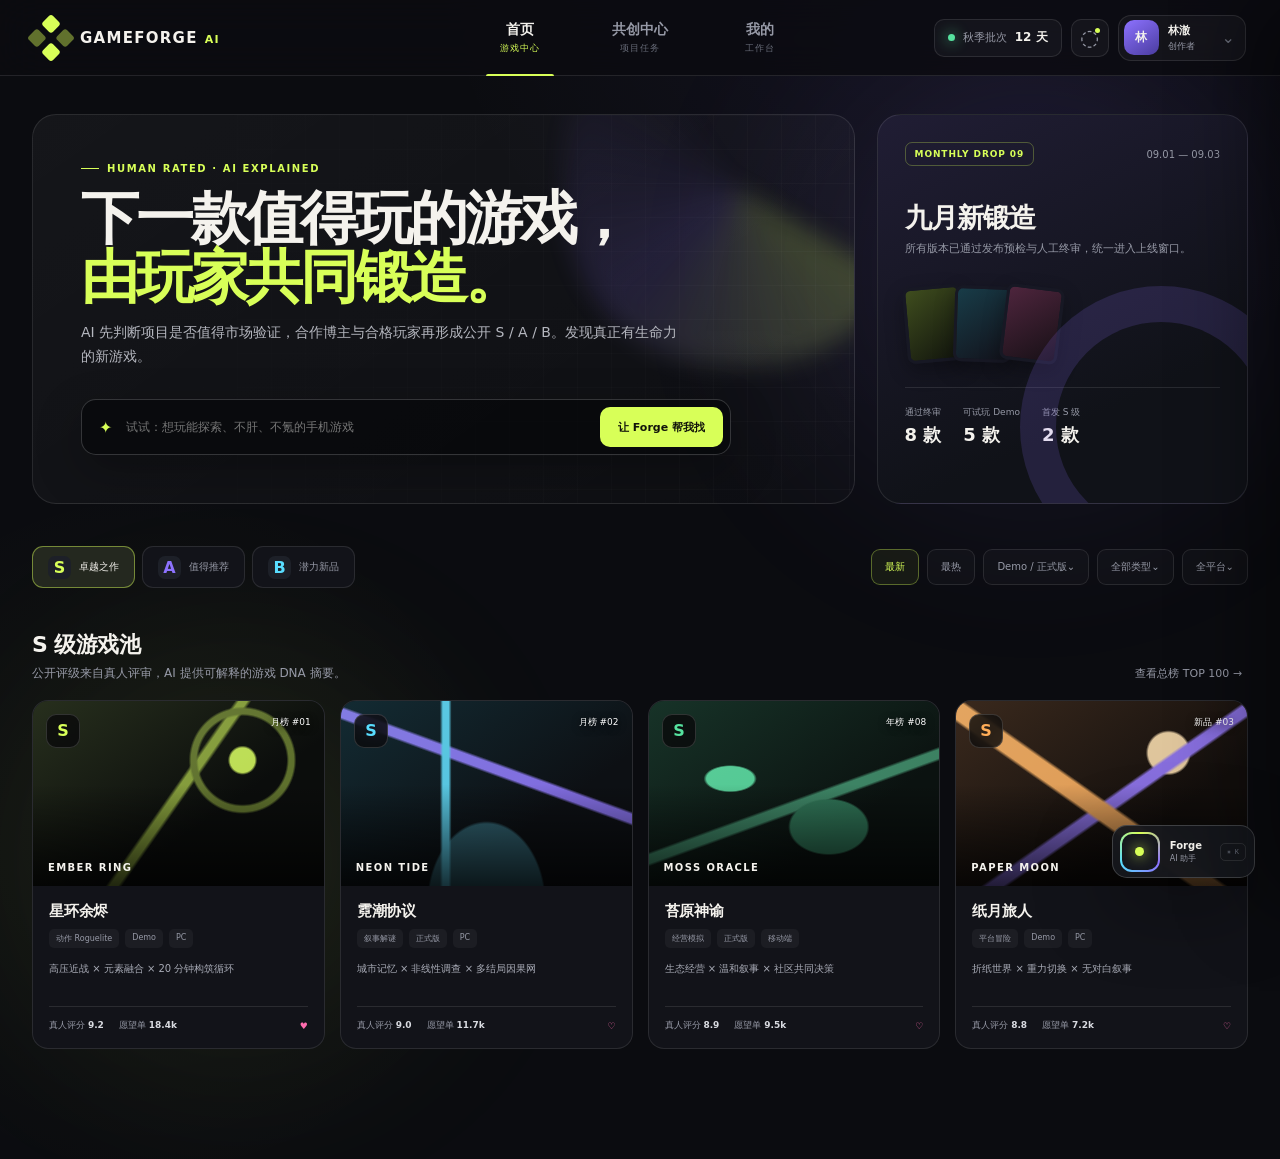
==== commit 00978d36: "Replace GameForge AI prototype" ====
--- a/index.html
+++ b/index.html
@@ -1,3553 +1,104 @@
-<!DOCTYPE html>
-<html lang="zh">
-<head>
-<meta charset="utf-8">
-<meta name="viewport" content="width=device-width, initial-scale=1">
-<title>GameForge AI · 高保真原型</title>
-<link rel="preconnect" href="https://fonts.googleapis.com">
-<link rel="preconnect" href="https://fonts.gstatic.com" crossorigin>
-<link href="https://fonts.googleapis.com/css2?family=Space+Grotesk:wght@500;600;700&family=Noto+Sans+SC:wght@400;500;700&display=swap" rel="stylesheet">
-<style>
-:root{
-  --paper:#FBF9F4; --ink:#1A1714; --ink-soft:#6B6258; --line:#E9E2D5; --line-2:#DBD2C2;
-  --accent:#FF5A1F; --accent-ink:#C23E0A; --accent-wash:#FFF1E9;
-  --gold:#E0A200; --emerald:#149A6B; --azure:#2F6FB0; --slate:#8A8178; --danger:#C0392B;
-  --card:#FFFFFF; --shadow:0 1px 2px rgba(26,23,20,.05),0 10px 30px rgba(26,23,20,.07);
-  --r:14px;
-}
-*{box-sizing:border-box}
-html,body{margin:0}
-body{
-  background:var(--paper); color:var(--ink);
-  font-family:"Noto Sans SC",system-ui,sans-serif; font-size:14px; line-height:1.6;
-  -webkit-font-smoothing:antialiased;
-}
-h1,h2,h3,.display{font-family:"Space Grotesk","Noto Sans SC",sans-serif; font-weight:600; letter-spacing:-.01em; margin:0}
-a{color:inherit}
-button{font-family:inherit; cursor:pointer}
-.wrap{max-width:1180px; margin:0 auto; padding:0 22px}
-
-/* ---- header ---- */
-header{position:sticky; top:0; z-index:40; background:rgba(251,249,244,.86); backdrop-filter:blur(10px); border-bottom:1px solid var(--line)}
-.bar{display:flex; align-items:center; gap:22px; height:64px}
-.logo{display:flex; align-items:center; gap:9px; font-family:"Space Grotesk"; font-weight:700; font-size:19px; letter-spacing:-.02em}
-.logo .mark{width:26px; height:26px; border-radius:7px; background:var(--ink); color:var(--paper); display:grid; place-items:center; font-size:15px}
-.logo .ai{font-size:11px; font-weight:600; color:var(--accent); background:var(--accent-wash); padding:2px 7px; border-radius:20px; letter-spacing:.04em}
-nav.tabs{display:flex; gap:4px}
-.tab{padding:9px 14px; border-radius:9px; border:0; background:transparent; color:var(--ink-soft); font-size:14px; font-weight:500; position:relative}
-.tab:hover{color:var(--ink)}
-.tab.active{color:var(--ink); font-weight:600}
-.tab.active::after{content:""; position:absolute; left:14px; right:14px; bottom:2px; height:2.5px; border-radius:3px; background:var(--accent)}
-.spacer{flex:1}
-.identity{display:flex; align-items:center; gap:9px; background:var(--card); border:1px solid var(--line-2); border-radius:10px; padding:5px 10px}
-.identity select{border:0; background:transparent; font-family:inherit; font-size:13px; color:var(--ink); font-weight:500; outline:none}
-.avatar{width:32px; height:32px; border-radius:50%; background:linear-gradient(135deg,var(--accent),#FF9A3D); color:#fff; display:grid; place-items:center; font-weight:700; font-size:13px}
-.idtoast{font-size:12px; color:var(--accent-ink); background:var(--accent-wash); border:1px solid #FFD9C6; padding:6px 12px; border-radius:9px; margin:10px 0 0}
-
-/* ---- generic ---- */
-.section{display:none; padding:30px 0 70px}
-.section.show{display:block; animation:fade .35s ease}
-@keyframes fade{from{opacity:0; transform:translateY(6px)} to{opacity:1; transform:none}}
-.card{background:var(--card); border:1px solid var(--line); border-radius:var(--r); box-shadow:var(--shadow)}
-.btn{display:inline-flex; align-items:center; gap:7px; padding:10px 16px; border-radius:10px; border:1px solid var(--line-2); background:var(--card); color:var(--ink); font-weight:500; font-size:13px}
-.btn:hover{border-color:var(--ink); transform:translateY(-1px)}
-.btn.primary{background:var(--accent); border-color:var(--accent); color:#fff}
-.btn.primary:hover{background:var(--accent-ink)}
-.btn.ghost{background:transparent}
-.chip{display:inline-flex; align-items:center; gap:5px; font-size:12px; padding:3px 9px; border-radius:20px; background:var(--paper); border:1px solid var(--line-2); color:var(--ink-soft)}
-.tagrow{display:flex; flex-wrap:wrap; gap:8px}
-.plan{font-size:13px; padding:7px 14px; border-radius:20px; background:var(--paper); border:1px solid var(--line-2); color:var(--ink-soft); cursor:pointer; transition:.15s}
-.plan:hover{border-color:var(--accent)}
-.plan.on{background:var(--accent); border-color:var(--accent); color:#fff; font-weight:600}
-.range-row{display:flex; align-items:center; gap:12px}
-.range-row input[type=range]{flex:1; accent-color:var(--accent)}
-.coop-banner{border:1px dashed var(--accent); background:var(--accent-wash); border-radius:12px; padding:12px 14px; margin-top:8px}
-
-.chip.on{background:var(--accent); color:#fff; border-color:var(--accent)}
-.muted{color:var(--ink-soft)}
-
-/* ---- hero ---- */
-.hero{padding:40px 0 26px; background:
-  radial-gradient(circle at 12% 10%, rgba(255,90,31,.07), transparent 40%),
-  radial-gradient(circle at 88% 0%, rgba(47,111,176,.06), transparent 42%)}
-.hero h1{font-size:clamp(28px,4vw,44px); line-height:1.05}
-.hero p{color:var(--ink-soft); max-width:560px; margin:14px 0 22px; font-size:15px}
-.search{display:flex; gap:8px; max-width:600px; background:var(--card); border:1px solid var(--line-2); border-radius:14px; padding:8px 8px 8px 16px; box-shadow:var(--shadow)}
-.search input{flex:1; border:0; outline:none; font-family:inherit; font-size:14px; background:transparent; color:var(--ink)}
-.search .ai-tag{font-size:11px; color:var(--accent-ink); background:var(--accent-wash); padding:2px 8px; border-radius:20px; align-self:center}
-.subhead{display:flex; align-items:baseline; justify-content:space-between; margin:30px 0 14px}
-.subhead h2{font-size:18px}
-.pool{display:flex; gap:6px}
-.pool button{border:1px solid var(--line-2); background:var(--card); border-radius:9px; padding:6px 13px; font-size:13px; color:var(--ink-soft); font-weight:500}
-.pool button.active{background:var(--ink); color:var(--paper); border-color:var(--ink)}
-
-/* ---- game grid ---- */
-.grid{display:grid; grid-template-columns:repeat(4,1fr); gap:18px}
-.gcard{cursor:pointer; overflow:hidden; transition:transform .2s ease, box-shadow .2s ease}
-.gcard:hover{transform:translateY(-4px); box-shadow:0 14px 36px rgba(26,23,20,.12)}
-.cover{height:150px; position:relative; display:grid; place-items:center; color:#fff; font-family:"Space Grotesk"; font-weight:700; font-size:40px; letter-spacing:.02em}
-.cover .rk{position:absolute; top:10px; left:10px}
-.gmeta{padding:13px 14px 15px}
-.gmeta .t{font-weight:600; font-size:14px; margin:0 0 3px; display:flex; align-items:center; gap:7px}
-.gmeta .dna{font-size:12px; color:var(--ink-soft); margin:6px 0 9px; min-height:32px}
-.ghot{display:flex; align-items:center; justify-content:space-between; font-size:12px; color:var(--ink-soft)}
-
-/* rank badge hex */
-.rk{width:34px; height:38px; clip-path:polygon(25% 4%,75% 4%,100% 50%,75% 96%,25% 96%,0 50%); display:grid; place-items:center; font-family:"Space Grotesk"; font-weight:700; font-size:17px; color:#fff}
-.rk.S{background:var(--gold)} .rk.A{background:var(--emerald)} .rk.B{background:var(--azure)} .rk.C{background:var(--slate)} .rk.D{background:var(--danger)}
-.rk.beta{background:var(--slate); font-size:12px; clip-path:none; width:auto; height:auto; padding:2px 8px; border-radius:8px}
-.rank-list{display:flex; flex-direction:column; gap:8px; margin-top:8px}
-.rank-row{display:grid; grid-template-columns:42px 52px 1fr auto auto auto; align-items:center; gap:14px; padding:10px 14px; background:var(--card); border:1px solid var(--line); border-radius:12px; cursor:pointer; transition:transform .15s, box-shadow .15s}
-.rank-row:hover{transform:translateY(-1px); box-shadow:0 6px 16px rgba(0,0,0,.06)}
-.rank-row.top{border-color:var(--gold); background:linear-gradient(90deg,#fffdf5,#fff)}
-.rk-no{font-family:"Space Grotesk"; font-weight:700; font-size:20px; text-align:center; color:var(--ink-soft)}
-.rk-cover{width:52px; height:52px; border-radius:10px; display:grid; place-items:center; color:#fff; font-family:"Space Grotesk"; font-weight:700; font-size:22px}
-.rk-info{display:flex; flex-direction:column; gap:2px}
-.rk-info b{font-size:15px}
-.rk-badge{font-family:"Space Grotesk"; font-weight:700; font-size:14px; padding:2px 10px; border-radius:8px; color:#fff}
-.rk-badge.S{background:var(--gold)} .rk-badge.A{background:var(--emerald)} .rk-badge.B{background:var(--azure)} .rk-badge.C{background:var(--slate)}
-.rk-score{font-family:"Space Grotesk"; font-weight:700; font-size:18px} .rk-score .muted{font-size:12px; font-weight:400}
-.rk-hot{font-size:13px; color:var(--ink-soft); min-width:74px; text-align:right}
-.demo-bar{height:7px; border-radius:5px; background:var(--paper); overflow:hidden; border:1px solid var(--line); margin-top:8px}
-.demo-bar>i{display:block; height:100%; background:var(--accent); border-radius:5px}
-.chip.recruit{background:#eafaf0; color:#1f9d55; border-color:#bfe9cf}
-.chip.warn{background:#fff4e6; color:#c2761a; border-color:#f3d9b3}
-.chip.full{background:#fdecec; color:#d23; border-color:#f3c4c4}
-
-/* ---- game detail ---- */
-.detail{display:grid; grid-template-columns:340px 1fr; gap:30px}
-.detail .cover-lg{height:300px; border-radius:var(--r); display:grid; place-items:center; color:#fff; font-family:"Space Grotesk"; font-weight:700; font-size:64px; position:relative}
-.dna-row{display:grid; grid-template-columns:120px 1fr; align-items:center; gap:10px; margin:9px 0}
-.track{height:8px; border-radius:6px; background:var(--paper); overflow:hidden; border:1px solid var(--line)}
-.track>i{display:block; height:100%; background:var(--accent); border-radius:6px}transition:width .8s cubic-bezier(.2,.8,.2,1)
-.review{border-top:1px solid var(--line); padding:13px 0}
-.review .who{font-weight:600; font-size:13px}
-
-/* ---- collab / projects ---- */
-.pcard{display:grid; grid-template-columns:1fr 230px; gap:20px; padding:18px; margin-bottom:16px; cursor:pointer; transition:transform .2s, box-shadow .2s}
-.pcard:hover{transform:translateY(-3px); box-shadow:0 14px 34px rgba(26,23,20,.1)}
-.stages{display:flex; align-items:center; gap:0; margin:6px 0 12px; flex-wrap:wrap}
-.stage{display:flex; align-items:center; font-size:11px; color:var(--ink-soft)}
-.stage .dot{width:11px; height:11px; border-radius:50%; background:var(--line-2); margin-right:5px}
-.stage.done .dot{background:var(--emerald)} .stage.cur .dot{background:var(--accent); box-shadow:0 0 0 3px var(--accent-wash)}
-.stage .ln{flex:1; height:1.5px; background:var(--line-2); margin:0 7px; width:14px}
-.need{display:inline-block; font-size:11px; padding:3px 9px; border-radius:7px; background:var(--accent-wash); color:var(--accent-ink); margin:3px 5px 0 0; border:1px solid #FFD9C6}
-.co-search{border-color:var(--accent); background:linear-gradient(180deg,var(--accent-wash),var(--card))}
-.why{display:inline-block; font-size:11px; padding:2px 8px; border-radius:6px; background:#E8F5EC; color:#1B6B3A; border:1px solid #BFE3CB; margin:3px 5px 0 0}
-.ex-chip{font-size:12px; padding:5px 11px; border-radius:20px; background:var(--card); border:1px dashed var(--line-2); color:var(--ink-soft); cursor:pointer}
-.ex-chip:hover{border-color:var(--accent); color:var(--accent-ink)}
-.mrow{display:flex; align-items:center; gap:12px; padding:12px; margin:8px 0; border:1px solid var(--line-2); border-radius:12px; background:var(--card)}
-.mrow .score{min-width:120px; text-align:right}
-.pright{text-align:right; border-left:1px solid var(--line); padding-left:18px}
-.ring{width:74px; height:74px; border-radius:50%; margin:0 auto 8px; background:conic-gradient(var(--accent) calc(var(--p)*1%), var(--line) 0); display:grid; place-items:center}
-.ring span{width:58px; height:58px; border-radius:50%; background:var(--card); display:grid; place-items:center; font-weight:700; font-size:15px}
-
-/* ---- mine ---- */
-.mine{display:grid; grid-template-columns:220px 1fr; gap:24px; align-items:start; grid-template-areas:"sub quick" "sub body"}
-.subnav{grid-area:sub; position:sticky; top:14px; align-self:start}
-.quick{grid-area:quick; display:grid; grid-template-columns:repeat(4,1fr); gap:12px; margin:0}
-#mineBody{grid-area:body; min-width:0}
-.subnav{display:flex; flex-direction:column; gap:3px}
-.subnav button{text-align:left; border:0; background:transparent; padding:9px 13px; border-radius:9px; color:var(--ink-soft); font-size:13px; font-weight:500}
-.subnav button.active{background:var(--ink); color:var(--paper)}
-.kpi{display:grid; grid-template-columns:repeat(3,1fr); gap:14px; margin-bottom:18px}
-.kpi .card{padding:16px}
-.kpi .n{font-family:"Space Grotesk"; font-size:26px; font-weight:700}
-.kpi .l{font-size:12px; color:var(--ink-soft)}
-.list-row{display:flex; align-items:center; justify-content:space-between; padding:14px; border-bottom:1px solid var(--line)}
-.list-row:last-child{border:0}
-
-/* ---- agent ---- */
-.stepper{display:flex; gap:0; margin:18px 0 26px}
-.step{flex:1; text-align:center; position:relative; font-size:12px; color:var(--ink-soft)}
-.step .n{width:30px; height:30px; border-radius:50%; background:var(--paper); border:1px solid var(--line-2); display:grid; place-items:center; margin:0 auto 7px; font-weight:700; font-family:"Space Grotesk"}
-.step.done .n{background:var(--emerald); border-color:var(--emerald); color:#fff}
-.step.cur .n{background:var(--accent); border-color:var(--accent); color:#fff}
-.step:not(:last-child)::after{content:""; position:absolute; top:15px; left:calc(50% + 20px); right:calc(-50% + 20px); height:2px; background:var(--line-2)}
-.field{margin:12px 0}
-.field label{display:block; font-size:12px; color:var(--ink-soft); margin-bottom:5px; font-weight:500}
-.field input,.field textarea,.field select{width:100%; border:1px solid var(--line-2); border-radius:9px; padding:10px 12px; font-family:inherit; font-size:13px; background:var(--card); color:var(--ink); outline:none}
-.field input:focus,.field textarea:focus{border-color:var(--accent)}
-.verdict{display:grid; grid-template-columns:repeat(3,1fr); gap:14px; margin:18px 0}
-.verdict .card{padding:16px; text-align:center}
-.verdict .big{font-family:"Space Grotesk"; font-size:30px; font-weight:700; margin:6px 0}
-.block{display:flex; align-items:center; gap:10px; padding:11px 13px; border:1px solid var(--line); border-radius:11px; margin:8px 0}
-.block .lv{font-size:11px; font-weight:700; padding:2px 8px; border-radius:6px}
-.lv.P0{background:#FBE3E1; color:var(--danger)} .lv.P1{background:#FDEFD9; color:#9A6B00} .lv.P2{background:#E6F3DE; color:var(--emerald)} .lv.H{background:#EDE9FB; color:#5B43C0}
-
-footer{border-top:1px solid var(--line); color:var(--ink-soft); font-size:12px; padding:22px 0; text-align:center}
-@media(max-width:880px){.grid{grid-template-columns:repeat(2,1fr)} .detail,.mine,.pcard{grid-template-columns:1fr; grid-template-areas:"sub" "quick" "body"} .pcard .pright{border:0; text-align:left; padding:0} .kpi{grid-template-columns:1fr 1fr}}
-
-.authwrap{display:grid;grid-template-columns:1fr 1.05fr;gap:30px;max-width:980px;margin:30px auto;align-items:center}
-.authbrand h2{font-size:26px;margin:6px 0}
-.authbrand p{color:var(--ink-soft);line-height:1.7}
-.authpts{list-style:none;padding:0;margin:16px 0 0;display:grid;gap:8px}
-.authpts li{padding:9px 12px;background:var(--card);border:1px solid var(--line-2);border-radius:10px;font-size:13.5px}
-.authcard{background:var(--card);border:1px solid var(--line-2);border-radius:16px;padding:22px;box-shadow:var(--shadow)}
-.authtabs{display:flex;gap:6px;background:var(--paper);border:1px solid var(--line-2);border-radius:12px;padding:4px;margin-bottom:16px}
-.atab{flex:1;border:0;background:transparent;padding:9px;border-radius:9px;cursor:pointer;font-weight:600;color:var(--ink-soft);font-size:14px}
-.atab.active{background:var(--card);color:var(--ink);box-shadow:0 1px 3px rgba(0,0,0,.06)}
-.rolepick{display:grid;grid-template-columns:1fr 1fr;gap:10px;margin:10px 0}
-.roleopt{border:1px solid var(--line-2);border-radius:12px;padding:12px;cursor:pointer;background:var(--card);transition:.15s}
-.roleopt:hover{border-color:var(--accent)}
-.roleopt.on{border-color:var(--accent);box-shadow:0 0 0 3px var(--accent-wash);background:var(--accent-wash)}
-.roleopt .ri{font-size:22px}
-.roleopt .rn{font-weight:600;margin:4px 0 2px}
-.roleopt .rd{color:var(--ink-soft);font-size:12px;line-height:1.4}
-.who{font-weight:600;margin-right:8px;color:var(--ink)}
-.authhint{font-size:12px;color:var(--ink-soft);margin:2px 0 8px}
-.authsep{text-align:center;color:var(--ink-soft);font-size:13px;margin:12px 0 6px}
-.third{display:flex;gap:8px}
-@media(max-width:880px){.authwrap{grid-template-columns:1fr}}
-
-.quick{display:flex;gap:10px;flex-wrap:wrap;margin:14px 0}
-.quick .q{min-width:0;background:var(--card);border:1px solid var(--line-2);border-radius:12px;padding:14px 16px;cursor:pointer;display:flex;flex-direction:column;align-items:flex-start;gap:6px;min-height:84px;font-size:14px;font-weight:600;line-height:1.3;transition:border-color .15s,transform .15s;text-align:left}
-.quick .q:hover{border-color:var(--accent);transform:translateY(-2px)}
-.quick .q:hover{border-color:var(--accent)}
-.quick .q .qi{font-size:22px;line-height:1;margin:0}
-.msgtab{display:flex;gap:6px;flex-wrap:wrap;margin:12px 0}
-.msgtab button{border:1px solid var(--line-2);background:var(--card);border-radius:20px;padding:6px 13px;cursor:pointer;font-size:13px;color:var(--ink-soft)}
-.msgtab button.on{background:var(--ink);color:#fff;border-color:var(--ink)}
-.msg{display:flex;gap:12px;padding:12px;border-bottom:1px solid var(--line);align-items:flex-start}
-.msg .mi{font-size:20px}
-.msg .mt{font-weight:600;font-size:14px}
-.msg .ms{color:var(--ink-soft);font-size:13px;margin-top:2px}
-.msg .md{color:var(--slate);font-size:12px;margin-left:auto;white-space:nowrap}
-.unread{width:8px;height:8px;border-radius:50%;background:var(--accent);display:inline-block;margin-left:6px;vertical-align:middle}
-.deal{display:grid;grid-template-columns:1fr 1fr;gap:14px;margin-top:14px}
-.agreement{background:var(--paper);border:1px solid var(--line-2);border-radius:12px;padding:16px;font-size:13px;line-height:1.8;color:var(--ink-soft)}
-.agreement b{color:var(--ink)}
-.faq details{border:1px solid var(--line-2);border-radius:10px;padding:10px 14px;margin-bottom:8px;background:var(--card)}
-.faq summary{cursor:pointer;font-weight:600}
-.switch{position:relative;width:42px;height:24px;background:var(--line-2);border-radius:14px;cursor:pointer;transition:.2s;display:inline-block;vertical-align:middle}
-.switch.on{background:var(--accent)}
-.switch i{position:absolute;top:3px;left:3px;width:18px;height:18px;border-radius:50%;background:#fff;transition:.2s}
-.switch.on i{left:21px}
-@media(max-width:880px){.deal{grid-template-columns:1fr}}
-
-.adminlayout{display:grid;grid-template-columns:210px 1fr;gap:18px;margin-top:10px}
-.adminside{display:flex;flex-direction:column;gap:6px;align-self:start;position:sticky;top:14px}
-.asub{border:1px solid var(--line-2);background:var(--card);border-radius:10px;padding:10px 12px;text-align:left;cursor:pointer;font-size:13.5px;font-weight:600;color:var(--ink-soft);transition:.15s}
-.asub:hover{border-color:var(--accent)}
-.asub.on{background:var(--ink);color:#fff;border-color:var(--ink)}
-.adminmain{min-width:0}
-.kpis{display:grid;grid-template-columns:repeat(3,1fr);gap:14px;margin:14px 0}
-.kpi{background:var(--card);border:1px solid var(--line-2);border-radius:var(--r);padding:16px}
-.kpi .v{font-size:26px;font-weight:700;letter-spacing:-.5px}
-.kpi .l{color:var(--ink-soft);font-size:13px;margin-top:2px}
-.kpi .a{font-size:12px;color:var(--emerald);margin-top:6px}
-.admgrid{display:grid;grid-template-columns:1fr 1fr;gap:16px;margin-top:6px}
-.chart{background:var(--card);border:1px solid var(--line-2);border-radius:var(--r);padding:14px}
-.chart h4{margin:0 0 8px;font-size:14px}
-.bars{display:flex;align-items:flex-end;gap:12px;height:140px;padding-top:10px}
-.bar{flex:1;display:flex;flex-direction:column;align-items:center;justify-content:flex-end;gap:6px;height:100%}
-.bar i{width:100%;max-width:34px;border-radius:6px 6px 0 0;background:var(--accent)}
-.bar span{font-size:12px;color:var(--ink-soft)}
-.opbtn{margin-left:6px}
-.mini{font-size:12px;color:var(--ink-soft)}
-.flag{display:inline-block;font-size:11px;padding:2px 7px;border-radius:20px;background:var(--accent-wash);color:var(--accent-ink);font-weight:600}
-.flag.warn{background:#FCE9E7;color:var(--danger)}
-.checkrow{display:flex;align-items:center;gap:10px;padding:10px;border:1px solid var(--line-2);border-radius:10px;margin-bottom:8px;background:var(--card)}
-.inspire{display:flex;align-items:center;gap:12px;margin-top:14px;flex-wrap:wrap}
-.inspire-tag{font-size:11px;color:var(--accent-ink);background:var(--accent-wash);border:1px solid #FFD9C6;padding:4px 10px;border-radius:20px;font-weight:600}
-.inspire-btn{display:inline-flex;align-items:center;gap:8px;padding:9px 18px;border-radius:11px;border:1px solid var(--ink);background:var(--card);color:var(--ink);font-weight:600;font-size:14px;transition:all .2s ease}
-.inspire-btn:hover{background:var(--ink);color:var(--paper);transform:translateY(-1px)}
-.inspire-btn .sparkle{font-size:15px}
-.inspire-hint{font-size:12px;color:var(--ink-soft)}
-.dnaquick{padding:30px 0 6px}
-.dnaquick h1{font-family:Noto Sans SC,system-ui;font-size:30px;margin:8px 0 6px}
-.dnaquick .sub{color:var(--ink-soft);font-size:14px;max-width:640px;margin-bottom:22px}
-.dnainput{display:flex;gap:8px;align-items:stretch;max-width:760px;background:var(--card);border:1px solid var(--line-2);border-radius:14px;padding:8px;box-shadow:var(--shadow)}
-.dnainput input{flex:1;border:0;outline:none;background:transparent;font:inherit;font-size:14px;padding:8px 10px;color:var(--ink)}
-.dnagen{padding:12px 22px;border-radius:10px;border:0;background:var(--accent);color:#fff;font-weight:600;font-size:14px;display:inline-flex;align-items:center;gap:7px;cursor:pointer}
-.dnagen:disabled{opacity:.55;cursor:not-allowed}
-.dnagen .sparkle{font-size:15px}
-.dnagen-genie{padding:12px 22px;border-radius:10px;border:1px solid var(--line-2);background:#FFF8B8;color:var(--ink);font-weight:600;font-size:14px;display:inline-flex;align-items:center;gap:7px;cursor:pointer}
-.dnagen-genie:hover{transform:translateY(-1px)}
-.dnatagrow{display:flex;flex-wrap:wrap;gap:7px;margin:14px 0 6px}
-.dnatag{font-size:12px;padding:5px 11px;border-radius:20px;background:var(--paper);border:1px solid var(--line-2);color:var(--ink-soft);cursor:pointer}
-.dnatag.on{background:var(--accent);color:#fff;border-color:var(--accent)}
-.dnathinking{display:none;margin:18px 0;padding:14px;background:var(--paper);border:1px dashed var(--line-2);border-radius:14px}
-.dnathinking.on{display:block}
-.dnapulse{display:flex;align-items:center;gap:10px;font-size:13px;color:var(--ink-soft);margin-bottom:8px}
-.dnapulse .dot{width:8px;height:8px;border-radius:50%;background:var(--accent);animation:pulse 1.2s infinite}
-@keyframes pulse{0%,100%{opacity:.3;transform:scale(.8)}50%{opacity:1;transform:scale(1.2)}}
-.dnaprogress{height:6px;background:var(--line);border-radius:6px;overflow:hidden;margin:6px 0 12px}
-.dnaprogress>i{display:block;height:100%;width:0;background:linear-gradient(90deg,var(--accent),#FF9A3D);transition:width .3s ease}
-.dnathought{font-size:13px;color:var(--ink-soft);line-height:1.7;margin-top:4px;font-style:italic}
-.dnaresult{display:none;margin-top:14px}
-.dnaresult.on{display:block}
-.dnacard{background:var(--card);border:1px solid var(--line);border-radius:18px;padding:22px;box-shadow:var(--shadow);max-width:980px}
-.dnahd{display:flex;justify-content:space-between;align-items:flex-start;gap:14px;flex-wrap:wrap;border-bottom:1px dashed var(--line);padding-bottom:14px;margin-bottom:18px}
-.dnahd h2{font-family:Noto Sans SC;margin:0 0 4px;font-size:20px}
-.dnaidcode{font-family:Space Grotesk,monospace;font-size:13px;color:var(--accent-ink);background:var(--accent-wash);border:1px solid #FFD9C6;padding:4px 10px;border-radius:6px;font-weight:600;letter-spacing:.04em}
-.dnabody{display:grid;grid-template-columns:1fr 1fr;gap:28px}
-@media(max-width:860px){.dnabody{grid-template-columns:1fr}}
-.dnaradar{font-family:Space Grotesk,monospace;font-size:11px;line-height:1.55;color:var(--ink-soft);white-space:pre;background:var(--paper);padding:18px;border-radius:12px;border:1px solid var(--line);overflow:auto}
-.dnadims{display:flex;flex-direction:column;gap:12px}
-.dnadim{display:grid;grid-template-columns:90px 1fr 40px;gap:10px;align-items:center}
-.dnadim .label{font-size:13px;font-weight:600;color:var(--ink)}
-.dnadim .bar{height:14px;background:var(--line);border-radius:7px;overflow:hidden;position:relative}
-.dnadim .bar i{display:block;height:100%;width:0;background:linear-gradient(90deg,var(--accent),#FF9A3D);transition:width .8s cubic-bezier(.2,.7,.3,1)}
-.dnadim .val{font-family:Space Grotesk;font-weight:700;font-size:14px;text-align:right}
-.dnadesc{margin-top:16px;padding:14px;background:var(--paper);border:1px solid var(--line);border-radius:12px;font-size:14px;line-height:1.7}
-.dnadesc .lbl{font-size:12px;color:var(--ink-soft);text-transform:uppercase;letter-spacing:.06em;display:block;margin-bottom:4px}
-.dnatagre{display:flex;flex-wrap:wrap;gap:6px;margin-top:6px}
-.dnaactions{display:flex;gap:8px;flex-wrap:wrap;margin-top:18px;padding-top:14px;border-top:1px dashed var(--line)}
-.dnasaved{padding:8px 14px;border-radius:9px;background:#E8F4EA;color:#226B33;border:1px solid #BFE0C5;font-size:12.5px;display:none;align-items:center;gap:6px}
-.dnasaved.on{display:inline-flex}
-.dnahistory{margin-top:28px}
-.dnahistory h3{font-size:14px;margin:0 0 10px;color:var(--ink)}
-.dnahist-grid{display:grid;grid-template-columns:repeat(auto-fill,minmax(220px,1fr));gap:12px}
-.dnahist-card{background:var(--card);border:1px solid var(--line);border-radius:12px;padding:12px;cursor:pointer;transition:all .2s}
-.dnahist-card:hover{border-color:var(--ink);transform:translateY(-2px)}
-.dnahist-card .ttl{font-size:13px;font-weight:600;margin-bottom:6px;color:var(--ink)}
-.dnahist-card .meta{font-size:11px;color:var(--ink-soft);display:flex;justify-content:space-between;align-items:center}
-.dnahist-card .mini-dna{display:flex;gap:2px;margin-top:6px}
-.dnahist-card .mini-dna i{flex:1;height:4px;border-radius:2px;background:var(--accent);opacity:.7}
-.dnatip{font-size:12px;color:var(--ink-soft);margin-top:18px;padding:10px 12px;background:var(--paper);border-radius:9px;border-left:3px solid var(--accent)}
-@media(max-width:880px){.adminlayout{grid-template-columns:1fr}.admgrid{grid-template-columns:1fr}.kpis{grid-template-columns:1fr 1fr}}
-
-/* ===== 通用详情 Modal ===== */
-.modal-bg{position:fixed;inset:0;background:rgba(11,18,32,.45);backdrop-filter:blur(4px);z-index:9500;display:none;align-items:flex-start;justify-content:center;padding:48px 16px;overflow:auto}
-.modal-bg.show{display:flex;animation:modalFade .18s ease-out}
-@keyframes modalFade{from{opacity:0;transform:translateY(8px)}to{opacity:1;transform:translateY(0)}}
-.modal-card{background:var(--card);border:1px solid var(--line);border-radius:16px;width:min(960px,100%);box-shadow:0 24px 60px rgba(11,18,32,.25);overflow:hidden}
-.modal-card .head{padding:18px 22px;border-bottom:1px solid var(--line);display:flex;justify-content:space-between;align-items:flex-start;gap:10px}
-.modal-card .head h3{margin:0;font-size:18px}
-.modal-card .head .mini{color:var(--muted);font-size:12px;margin-top:4px}
-.modal-card .body{padding:18px 22px;max-height:72vh;overflow:auto}
-.modal-card .foot{padding:12px 22px;border-top:1px solid var(--line);display:flex;gap:8px;justify-content:flex-end;background:var(--paper)}
-.modal-close{background:transparent;border:0;font-size:22px;line-height:1;color:var(--muted);cursor:pointer;padding:0 6px}
-.modal-close:hover{color:var(--ink)}
-.nchip{display:inline-flex;align-items:center;gap:5px;font-size:12px;padding:3px 9px;border-radius:20px;background:var(--paper);border:1px solid var(--line-2);color:var(--ink-soft)}
-.nchip.done{background:var(--emerald);color:#fff;border-color:var(--emerald)}
-.nchip.cur{background:var(--accent);color:#fff;border-color:var(--accent)}
-.sim-screen{aspect-ratio:16/9;border-radius:12px;position:relative;overflow:hidden;border:1px solid var(--line);background:linear-gradient(135deg,#1b3a4b 0%,#2F6FB0 60%,#65C3B8 100%)}
-.sim-screen.b{background:linear-gradient(135deg,#5b0d05 0%,#C23E0A 50%,#FF9A3D 100%)}
-.sim-screen.c{background:linear-gradient(135deg,#22252e 0%,#4a4d57 50%,#7a7d87 100%)}
-.sim-screen::before{content:'';position:absolute;inset:0;background:radial-gradient(circle at 30% 60%,rgba(255,255,255,.22),transparent 50%)}
-.sim-screen .lvl{position:absolute;top:12px;left:14px;font-family:Space Grotesk,sans-serif;font-weight:700;color:#fff;font-size:13px;text-shadow:0 2px 6px rgba(0,0,0,.3)}
-.sim-screen .timer{position:absolute;top:12px;right:14px;font-family:Space Grotesk,sans-serif;color:#fff;font-size:13px;background:rgba(0,0,0,.3);padding:2px 8px;border-radius:8px}
-.sim-screen .ctrl{position:absolute;bottom:12px;left:14px;right:14px;display:flex;gap:10px;color:#fff;font-size:11px;align-items:center}
-.sim-screen .ctrl .track{flex:1;height:4px;background:rgba(255,255,255,.3);border-radius:2px;position:relative;overflow:hidden}
-.sim-screen .ctrl .track i{position:absolute;left:0;top:0;bottom:0;background:#fff;border-radius:2px}
-.sim-screen .spr{position:absolute;width:18px;height:18px;background:#fff8c4;border-radius:50%;box-shadow:0 0 14px #ffeb99;left:38%;top:50%}
-.shots-grid{display:grid;grid-template-columns:repeat(6,1fr);gap:6px;margin-top:10px}
-.shot{aspect-ratio:16/9;border-radius:6px;cursor:pointer;position:relative;transition:transform .15s}
-.shot:hover{transform:scale(1.04);box-shadow:0 4px 10px rgba(0,0,0,.15)}
-.shot .t{position:absolute;bottom:4px;left:5px;color:#fff;font-size:9px;text-shadow:0 1px 2px rgba(0,0,0,.6);font-family:Space Grotesk,sans-serif}
-.shot.s1{background:linear-gradient(135deg,#264c6e,#5792bf)}
-.shot.s2{background:linear-gradient(135deg,#3d2c5b,#8a6dcc)}
-.shot.s3{background:linear-gradient(135deg,#5b3c2c,#cc8e6d)}
-.shot.s4{background:linear-gradient(135deg,#2c5b3b,#6dcc8e)}
-.shot.s5{background:linear-gradient(135deg,#5b2c2c,#cc6d6d)}
-.shot.s6{background:linear-gradient(135deg,#0d3a4b,#3da5b8)}
-.sha-pill{font-family:SF Mono,Consolas,monospace;background:var(--paper);border:1px solid var(--line);padding:3px 8px;border-radius:6px;font-size:11px;color:var(--ink-soft);display:inline-block}
-.det-pane{display:none}
-.det-pane.active{display:block}
-.dims-row{display:grid;grid-template-columns:90px 1fr 50px;gap:10px;align-items:center;margin:8px 0}
-.dim-bar{height:8px;background:var(--paper);border-radius:4px;overflow:hidden;border:1px solid var(--line)}
-.dim-bar i{display:block;height:100%;background:linear-gradient(90deg,var(--accent-soft),var(--accent));border-radius:4px;transition:width .3s}
-.radar-wrap{display:grid;grid-template-columns:1.1fr 1fr;gap:18px;align-items:center;background:var(--paper);padding:14px;border-radius:12px;border:1px solid var(--line)}
-.subscore{display:flex;justify-content:space-between;align-items:center;font-size:12px;padding:6px 12px;background:var(--paper);border-radius:6px;margin:3px 0;color:var(--ink-soft);border:1px solid var(--line-2)}
-.subscore b{color:var(--ink);font-family:Space Grotesk,sans-serif;font-size:13px}
-.note-line{font-size:12px;color:var(--ink-soft);padding:6px 0;border-top:1px dashed var(--line)}
-.note-line:first-child{border-top:0}
-.ver-line{display:flex;gap:8px;align-items:flex-end;height:96px;padding:10px 8px;background:var(--paper);border-radius:8px;border:1px solid var(--line);margin-top:6px}
-.ver-col{flex:1;display:flex;flex-direction:column;align-items:center;gap:4px;font-size:10px;color:var(--muted)}
-.ver-col .b{width:100%;background:linear-gradient(180deg,var(--accent),var(--accent-soft));border-radius:3px 3px 0 0;min-height:4px;position:relative}
-.ver-col .b::after{content:attr(data-v);position:absolute;top:-16px;left:50%;transform:translateX(-50%);font-size:10px;color:var(--ink-soft);font-family:Space Grotesk,sans-serif;font-weight:600}
-.alarm{padding:10px 12px;border:1px solid var(--danger);border-radius:8px;background:#fef5f3;color:var(--danger);font-size:12px;margin-top:10px;display:flex;align-items:flex-start;gap:8px}
-.alarm b{font-weight:600}
-.abn-list{margin-top:8px;padding-left:14px;color:var(--danger);font-size:11px}
-.abn-list li{margin:2px 0}
-.suggestion{margin-top:14px;padding:12px;border:1px solid var(--accent);border-radius:10px;background:var(--accent-wash);font-size:12px;color:var(--ink)}
-.suggestion b{color:var(--accent-ink)}
-.file-tab{display:flex;gap:6px;margin-bottom:10px;flex-wrap:wrap}
-.file-tab .seg{padding:6px 10px;font-size:12px;border-radius:8px;border:1px solid var(--line);background:var(--card);cursor:pointer;color:var(--ink-soft)}
-.file-tab .seg.on{background:var(--ink);color:var(--card);border-color:var(--ink)}
-.topright{position:fixed;top:12px;right:16px;z-index:200;display:flex;align-items:center;gap:10px;background:var(--card);border:1px solid var(--line);border-radius:12px;padding:6px 10px;box-shadow:0 4px 14px rgba(0,0,0,.05)}
-.topright .identity{padding:0;border:0;background:transparent}
-.topright #loginState .btn{padding:6px 12px;font-size:12px;border-radius:8px}
-</style>
-</head>
-<body>
-
-<header>
-  <div class="wrap bar">
-    <div class="logo"><span class="mark">G</span>GameForge<span class="ai">AI</span></div>
-    <nav class="tabs">
-      <button class="tab active" data-go="home">游戏中心</button>
-      <button class="tab" data-go="collab">共创中心</button>
-      <button class="tab" data-go="mine">我的</button>
-      <button class="tab" data-go="review">评审后台</button>
-      <button class="tab" data-go="admin">运营后台</button>
-    </nav>
-  </div>
-</header>
-
-<!-- 页面右上角浮窗：身份 / 登录 / 头像 -->
-<div class="topright" id="topRightPanel">
-  <div class="identity">
-    <span>身份</span>
-    <select id="idSel">
-      <option value="player">玩家</option>
-      <option value="creator" selected>创作者</option>
-      <option value="talent">能力人才</option>
-      <option value="investor">投资参与者</option>
-      <option value="reviewer">真人评审</option>
-      <option value="operator">平台运营</option>
-    </select>
-  </div>
-  <div id="loginState"><button class="btn primary" onclick="show('auth')">登录 / 注册</button></div>
-  <div class="avatar" id="ava">创</div>
-</div>
-
-<main class="wrap">
-
-  <!-- ========== HOME ========== -->
-  <section class="section show" data-view="home">
-    <div class="hero">
-      <h1>让好游戏<br>被认真评分、被看见、被做出来</h1>
-      <p>AI 先做过硬门槛筛查，真人评审团锁定 S / A / B 公开评级。创作者、人才与投资在同一处完成共创到发行。</p>
-      <div class="search">
-        <span class="ai-tag">AI 找游戏</span>
-        <input id="q" placeholder="想玩能探索但不肝、不氪的手机游戏…">
-        <button class="btn primary" onclick="aiFind()">搜索</button>
-      </div>
-    </div>
-    <div class="idtoast" id="toast">当前身份：创作者 — 可在「我的」提交评分、发布与接任务</div>
-    <div class="subhead">
-      <h2>公开评级池</h2>
-      <div class="pool">
-        <button class="active" data-pool="all" onclick="setPool(this,'all')">全部</button>
-        <button data-pool="S" onclick="setPool(this,'S')">S 评级</button>
-        <button data-pool="A" onclick="setPool(this,'A')">A 评级</button>
-        <button data-pool="B" onclick="setPool(this,'B')">B 评级</button>
-      </div>
-    </div>
-    <div class="grid" id="gameGrid"></div>
-
-    <div class="subhead" style="margin-top:30px"><h2>🏆 排行榜</h2>
-      <div class="pool" id="rankTabs">
-        <button class="active" data-rank="all" onclick="setRank(this,'all')">总榜</button>
-        <button data-rank="year" onclick="setRank(this,'year')">年榜 · 2026</button>
-        <button data-rank="month" onclick="setRank(this,'month')">月榜 · 08</button>
-      </div>
-    </div>
-    <div id="rankList" class="rank-list"></div>
-
-    <div class="subhead" style="margin-top:30px"><h2>🔧 封闭测试池（Demo）</h2></div>
-    <div class="muted" style="margin:-6px 0 14px">游戏做得差不多即可放出给玩家先玩，相当于封闭测试 — 不进入评分、不经上架 Agent，仅收集试玩反馈</div>
-    <div class="grid" id="demoGrid"></div>
-  </section>
-
-  <!-- ========== GAME DETAIL ========== -->
-  <section class="section" data-view="game">
-    <button class="btn ghost" onclick="show('home')">← 返回游戏中心</button>
-    <div id="gameBody"></div>
-  </section>
-
-  <!-- ========== COLLAB ========== -->
-  <section class="section" data-view="collab">
-    <div class="subhead"><h2>项目任务大厅</h2><button class="btn primary" onclick="show('launch')">+ 发起项目</button></div>
-    <div class="card co-search" style="padding:16px;margin-bottom:14px">
-      <div style="display:flex;align-items:center;gap:10px;flex-wrap:wrap;margin-bottom:10px">
-        <span class="ai-tag">AI 共创搜索</span>
-        <div class="pool" id="coMode">
-          <button class="active" data-mode="project" onclick="setCoMode(this,'project')">🧩 帮我找项目</button>
-          <button data-mode="talent" onclick="setCoMode(this,'talent')">👥 帮我找人才</button>
-        </div>
-      </div>
-      <div class="search" style="max-width:none">
-        <input id="coQ" placeholder="我会 Unity 战斗系统，想接远程外包、按节点结算的项目…">
-        <button class="btn primary" onclick="coSearch()">搜索</button>
-      </div>
-      <div class="tagrow" id="coExamples" style="margin-top:10px"></div>
-      <p class="muted" style="font-size:12px;margin-top:8px" id="coHint">说清「能力 / 引擎 / 合作方式 / 报酬期望 / 档期」，AI 会按语义匹配并给出命中理由。</p>
-      <div id="coResult" style="margin-top:12px"></div>
-    </div>
-    <div class="subhead" style="margin-top:6px"><h2 style="font-size:17px" id="coListTitle">全部在招项目</h2><span class="muted" style="font-size:12px" id="coCount"></span></div>
-    <div id="projectList"></div>
-  </section>
-
-  <!-- ========== PROJECT DETAIL ========== -->
-  <section class="section" data-view="project">
-    <button class="btn ghost" onclick="show('collab')">← 返回任务大厅</button>
-    <div id="projectBody"></div>
-  </section>
-
-  <!-- ========== MINE ========== -->
-  <section class="section" data-view="mine">
-    <div class="mine">
-      <div class="subnav" id="subnav">
-        <button class="active" data-sub="create">我的创作项目</button>
-        <button data-sub="reviews">我的项目评价</button>
-        <button data-sub="dna">AI 灵感库</button>
-        <button data-sub="talent">我的能力资产</button>
-        <button data-sub="talent_b" id="subTalentBackstage">我的能力后台</button>
-        <button data-sub="pm">接单项目管理</button>
-        <button data-sub="income">我的收益</button>
-        <button data-sub="contract">我的合同</button>
-        <button data-sub="deal">我的合作接洽</button>
-        <button data-sub="betas">我的封测申请</button>
-        <button data-sub="id">身份与认证</button>
-      </div>
-      <div class="quick">
-        <div class="q" onclick="show('messages')"><span class="qi">🔔</span>消息中心</div>
-        <div class="q" onclick="goMineDeal()"><span class="qi">💰</span>合作接洽</div>
-        <div class="q" onclick="show('dispute')"><span class="qi">⚖️</span>争议举报</div>
-        <div class="q" onclick="show('settings')"><span class="qi">⚙️</span>设置帮助</div>
-      </div>
-      <div id="mineBody"></div>
-    </div>
-  </section>
-
-  <!-- ========== 我的项目评价 · 明细弹窗 ========== -->
-  <div class="modal-bg" id="mineReviewModal" onclick="if(event.target===this)closeMineReview()" style="display:none">
-    <div class="modal-card">
-      <div class="head" style="display:flex;justify-content:space-between;align-items:center"><span style="font-weight:700">项目评价明细</span><button class="x" onclick="closeMineReview()">×</button></div>
-      <div class="body" style="max-height:70vh;overflow:auto"></div>
-      <div class="foot" style="justify-content:flex-end"><button class="btn" onclick="closeMineReview()">关闭</button></div>
-    </div>
-  </div>
-
-  <!-- ========== DNA QUICK (灵感闪击) ========== -->
-  <section class="section" data-view="dna-quick">
-    <div class="dnaquick">
-      <button class="btn ghost" onclick="show('home')">← 返回首页</button>
-      <h1>✨ AI 即时生成游戏 DNA</h1>
-      <p class="sub">输入一句话描述或选个品类，AI 立刻给你五维 Game DNA · 雷达图 · 入门门槛与一句话 DNA。无需策划文档，灵感闪击即所得。</p>
-
-      <div class="dnainput">
-        <input id="dnaQuickInput" placeholder="例如：用城市夜景做叙事的步行模拟，强调光影与情绪，不内购…" />
-        <button class="dnagen" id="dnaQuickBtn" onclick="quickDNA()"><span class="sparkle">✨</span>AI 即时生成游戏 DNA</button>
-      </div>
-
-      <div class="dnatagrow" id="dnaQuickChips">
-        <span class="dnatag" data-cat="解谜/探索" onclick="toggleCat(this)">解谜 / 探索</span>
-        <span class="dnatag" data-cat="动作/跑酷" onclick="toggleCat(this)">动作 / 跑酷</span>
-        <span class="dnatag" data-cat="模拟经营" onclick="toggleCat(this)">模拟经营</span>
-        <span class="dnatag" data-cat="Roguelike" onclick="toggleCat(this)">Roguelike</span>
-        <span class="dnatag" data-cat="策略" onclick="toggleCat(this)">策略</span>
-        <span class="dnatag" data-cat="音乐/节奏" onclick="toggleCat(this)">音乐 / 节奏</span>
-        <span class="dnatag" data-cat="叙事向" onclick="toggleCat(this)">叙事向</span>
-        <span class="dnatag" data-cat="弱付费" onclick="toggleCat(this)">弱付费</span>
-        <span class="dnatag" data-cat="内购友好" onclick="toggleCat(this)">内购友好</span>
-      </div>
-
-      <div class="dnathinking" id="dnaThinkBox">
-        <div class="dnapulse"><span class="dot"></span><b id="dnaThinkStep">解析输入语义…</b></div>
-        <div class="dnaprogress"><i id="dnaThinkBar" style="width:0"></i></div>
-        <div class="dnathought" id="dnaThinkText">正在将你的描述对齐 GameForge 五维 Rubric……</div>
-      </div>
-
-      <div class="dnaresult" id="dnaResultBox">
-        <div class="dnacard">
-          <div class="dnahd">
-            <div>
-              <h2 id="dnaGameName">— 待生成 —</h2>
-              <div class="muted" id="dnaGameMeta">品类未知 · 平台未选 · 价值模型未选</div>
-            </div>
-            <div class="dnaidcode" id="dnaIdCode">DNA-————</div>
-          </div>
-
-          <div class="dnabody">
-            <div>
-              <div class="dnaradar" id="dnaRadar"></div>
-              <div class="dnadesc" style="margin-top:14px">
-                <span class="lbl">一句话 DNA</span>
-                <div id="dnaOneLine" style="font-size:15px;line-height:1.7;font-weight:500;color:var(--ink)">—</div>
-              </div>
-            </div>
-            <div>
-              <div style="font-size:12px;color:var(--ink-soft);text-transform:uppercase;letter-spacing:.06em;margin-bottom:10px">五维 Rubric（0–100）</div>
-              <div class="dnadims" id="dnaDims"></div>
-              <div style="margin-top:18px">
-                <span class="lbl" style="font-size:12px;color:var(--ink-soft);text-transform:uppercase;letter-spacing:.06em">预测门槛</span>
-                <div id="dnaGateChip" style="margin-top:6px"></div>
-              </div>
-              <div style="margin-top:16px">
-                <span class="lbl" style="font-size:12px;color:var(--ink-soft);text-transform:uppercase;letter-spacing:.06em">特性标签（点击切换）</span>
-                <div class="dnatagre" id="dnaTagsRow"></div>
-              </div>
-            </div>
-          </div>
-
-          <div class="dnaactions">
-            <button class="btn primary" onclick="saveDnaToMine()">⭐ 保存到我的项目</button>
-            <button class="btn" onclick="loadDnaToLaunch()">→ 一键填入发起项目第 2 步</button>
-            <button class="btn" onclick="quickDNA()">🔄 再生成一次</button>
-            <button class="btn ghost" onclick="copyDnaId()">复制 DNA 编码</button>
-            <span class="dnasaved" id="dnaSavedBadge">✓ 已保存到「我的 → AI 灵感库」</span>
-          </div>
-        </div>
-      </div>
-
-      <div class="dnahistory" id="dnaHistory" style="display:none">
-        <h3>🕘 我生成的 Game DNA</h3>
-        <div class="dnahist-grid" id="dnaHistGrid"></div>
-      </div>
-
-      <div class="dnatip">💡 提示：DNA 是"灵感快照"，非正式项目立项。如需立项为正式项目并接入 AI 评分 / 真人评审，请点"一键填入发起项目第 2 步"继续。</div>
-    </div>
-  </section>
-
-  <!-- ========== AGENT: SCORE ========== -->
-  <section class="section" data-view="score">
-    <button class="btn ghost" onclick="show('mine')">← 返回我的创作项目</button>
-    <h2 style="margin:14px 0 4px">游戏评分 Agent</h2>
-    <p class="muted">AI 完成九维评估与硬门槛判定，仅 B_GATE 进入真人评审团。AI 不决定最终公开 S/A/B。</p>
-    <div class="stepper">
-      <div class="step done"><div class="n">1</div>提交资料</div>
-      <div class="step cur"><div class="n">2</div>AI 评估 / 门槛</div>
-      <div class="step"><div class="n">3</div>真人评分</div>
-      <div class="step"><div class="n">4</div>锁定 S/A/B</div>
-    </div>
-    <div class="card" style="padding:18px; max-width:680px">
-      <div class="field"><label>项目名称</label><input value="雾港谜踪"></div>
-      <div class="field"><label>核心循环（一句话）</label><input placeholder="探索废弃港口 → 解谜 → 推进剧情"></div>
-      <div class="field"><label>价值模型</label>
-        <select><option>买断制</option><option>内购</option><option>免费+广告</option><option>DLC 扩展</option></select></div>
-      <div class="field"><label>策划文档 / Demo / 团队周期预算</label>
-        <textarea rows="3" placeholder="可上传或让 AI 帮填…"></textarea></div>
-      <button class="btn primary" onclick="runScore()">运行 AI 评估</button>
-      <div id="scoreOut"></div>
-    </div>
-  </section>
-
-  <!-- ========== AGENT: TALENT ========== -->
-  <section class="section" data-view="talent">
-    <button class="btn ghost" onclick="show('mine')">← 返回我的能力资产</button>
-    <h2 style="margin:14px 0 4px">人才能力审核 Agent</h2>
-    <p class="muted">认证「具体交付能力」而非职位。允许使用 AI / 工具，但需在沙箱中验证可接入真实项目。</p>
-    <div class="stepper">
-      <div class="step done"><div class="n">1</div>申请能力</div>
-      <div class="step cur"><div class="n">2</div>随机任务</div>
-      <div class="step"><div class="n">3</div>沙箱验证</div>
-      <div class="step"><div class="n">4</div>能力入库</div>
-    </div>
-    <div class="card" style="padding:18px; max-width:680px">
-      <div class="field"><label>申请能力（须具体可验证）</label>
-        <input placeholder="如：Unity 2D 程序 · 战斗系统接入"></div>
-      <div class="field"><label>协作偏好</label>
-        <select><option>现金报酬</option><option>收益分成</option><option>技术入股</option><option>加入团队</option></select></div>
-      <button class="btn primary" onclick="genTalentTasks()">生成考核任务</button>
-      <div id="talentTaskBox"></div>
-    </div>
-    <h3 style="margin:24px 0 10px">已认证能力</h3>
-    <div class="card" style="padding:6px 14px">
-      <div class="list-row"><span><b>Godot 关卡设计</b><span class="muted"> · Lv.3 · 5 次真实履约</span></span><span class="chip">可接单</span></div>
-      <div class="list-row"><span><b>像素美术 · 角色</b><span class="muted"> · Lv.2 · 2 次履约</span></span><span class="chip">可接单</span></div>
-    </div>
-  </section>
-
-  <!-- ========== AGENT: RELEASE ========== -->
-  <section class="section" data-view="release">
-    <button class="btn ghost" onclick="show('mine')">← 返回我的创作项目</button>
-    <h2 style="margin:14px 0 4px">上架发布 Agent</h2>
-    <p class="muted">它回答「这个被认定为完成的版本，现在能否交付给玩家」。评分 Agent 不负责发布。</p>
-    <div class="stepper">
-      <div class="step done"><div class="n">1</div>锁定 RC</div>
-      <div class="step cur"><div class="n">2</div>自动预检</div>
-      <div class="step"><div class="n">3</div>人工终审</div>
-      <div class="step"><div class="n">4</div>月度批次</div>
-    </div>
-    <div class="card" style="padding:18px; max-width:720px">
-      <div class="field"><label>候选版本 Release Candidate</label><input value="v1.0.0-rc3（与评分版本一致）</div>
-      <button class="btn primary" onclick="runRelease()">运行发布预检</button>
-      <div id="releaseOut"></div>
-    </div>
-  </section>
-
-  <!-- ========== LAUNCH PROJECT ========== -->
-  <section class="section" data-view="launch">
-    <button class="btn ghost" onclick="show('collab')">← 返回任务大厅</button>
-    <h2 style="margin:14px 0 4px">发起项目</h2>
-    <p class="muted">四步发布创作项目：基本信息 → AI 游戏 DNA → 协作需求招募 → 投资与分成。提交后进入任务大厅并提示提交 AI 评分。</p>
-    <div class="stepper" id="launchSteps"></div>
-    <div class="card" style="padding:18px; max-width:760px">
-      <div id="launchBody"></div>
-      <div style="display:flex; gap:10px; margin-top:18px">
-        <button class="btn" id="launchPrev" onclick="launchPrev()">← 上一步</button>
-        <button class="btn primary" id="launchNext" onclick="launchNext()">下一步 →</button>
-      </div>
-    </div>
-  </section>
-
-  <section class="section" data-view="review">
-    <div class="subhead"><h2>真人评审后台</h2><span class="chip" style="background:var(--accent-wash);color:var(--accent-ink)">评审团 · 合作博主 + 合格用户池</span></div>
-    <p class="muted">AI 完成 D/C/B 门槛筛查后，B_GATE 项目进入本队列。真人评审约 1 月内基于五维 Rubric 锁定最终公开 S / A / B；异常检测命中或申诉成立可冻结版本。</p>
-    <div id="reviewQueue"></div>
-    <h3 style="margin:24px 0 8px">申诉处理</h3>
-    <div id="appealList"></div>
-  </section>
-
-  <!-- ========== REVIEW DETAIL（真人评分独立页：从「进入评分」跳进来） ========== -->
-  <section class="section" data-view="review-detail">
-    <button class="btn ghost" onclick="show('review')">← 返回真人评审后台</button>
-    <div id="reviewDetailHead"></div>
-    <div id="reviewDetailBody" style="margin-top:14px"></div>
-  </section>
-
-<section class="section" data-view="auth">
-  <div class="authwrap">
-    <div class="authbrand">
-      <div class="logo"><span class="mark">G</span>GameForge<span class="ai">AI</span></div>
-      <h2>加入 GameForge AI</h2>
-      <p>一个让好游戏被认真评分、被看见、被做出来的共创平台。AI 先做过硬门槛筛查，真人评审团锁定 S / A / B 公开评级。</p>
-      <ul class="authpts">
-        <li>🎮 创作者 — 发起项目、AI 生成 Game DNA、接评分与上架</li>
-        <li>🕹️ 玩家 — 语义找游戏、试玩评级、写真实评价</li>
-        <li>🛠️ 能力人才 — 接任务、技术入股、认证交付能力</li>
-        <li>💰 投资参与者 — 接洽项目、技术 / 现金入股、共享收益</li>
-      </ul>
-    </div>
-    <div class="authcard">
-      <div class="authtabs">
-        <button class="atab active" onclick="authTab('login')">登录</button>
-        <button class="atab" onclick="authTab('reg')">注册</button>
-      </div>
-      <div id="authBody"></div>
-    </div>
-  </div>
-</section>
-
-
-<section class="section" data-view="invest">
-  <button class="btn ghost" onclick="show('mine')">← 返回我的</button>
-  <h2 style="margin:14px 0 4px">合作接洽</h2>
-  <p class="muted">与创作者接洽技术入股 / 现金入股，条款与分成在接洽中谈判确认，协议经法务审核。</p>
-  <div class="deal">
-    <div>
-      <h3>我的接洽</h3>
-      <div id="investList"></div>
-      <button class="btn primary" style="margin-top:10px" onclick="newDeal()">+ 发起新接洽</button>
-    </div>
-    <div>
-      <h3>接洽详情 / 条款谈判</h3>
-      <div id="investDeal"></div>
-    </div>
-  </div>
-</section>
-
-<section class="section" data-view="messages">
-  <button class="btn ghost" onclick="show('mine')">← 返回我的</button>
-  <h2 style="margin:14px 0 4px">消息中心</h2>
-  <div class="msgtab" id="msgTab"></div>
-  <div id="msgList" style="background:var(--card);border:1px solid var(--line-2);border-radius:12px;overflow:hidden"></div>
-</section>
-
-<section class="section" data-view="dispute">
-  <button class="btn ghost" onclick="show('mine')">← 返回我的</button>
-  <h2 style="margin:14px 0 4px">争议与举报</h2>
-  <div class="deal">
-    <div>
-      <h3>我的争议</h3>
-      <div id="disputeList" style="background:var(--card);border:1px solid var(--line-2);border-radius:12px;overflow:hidden"></div>
-    </div>
-    <div>
-      <h3>发起争议 / 举报</h3>
-      <div class="card" style="padding:16px">
-        <div class="field"><label>类型</label><select id="dsType"><option>评分争议</option><option>协作纠纷</option><option>内容举报</option><option>分成争议</option></select></div>
-        <div class="field"><label>对象（项目 / 用户）</label><input id="dsObj" placeholder="如 雾港谜踪 2 / 某用户"></div>
-        <div class="field"><label>描述与诉求</label><textarea id="dsDesc" rows="3" placeholder="请描述争议事实与诉求"></textarea></div>
-        <button class="btn primary" onclick="submitDispute()">提交</button>
-      </div>
-    </div>
-  </div>
-</section>
-
-<section class="section" data-view="settings">
-  <button class="btn ghost" onclick="show('mine')">← 返回我的</button>
-  <h2 style="margin:14px 0 4px">设置 / 帮助</h2>
-  <div class="card" style="padding:16px;max-width:680px">
-    <h3 style="margin-top:0">账号</h3>
-    <div class="list-row"><span>昵称</span><input value="张明" style="width:140px;border:1px solid var(--line-2);border-radius:8px;padding:5px 8px"></div>
-    <div class="list-row"><span>当前身份</span><span class="chip">创作者</span></div>
-    <h3>通知</h3>
-    <div class="list-row"><span>接洽与协作通知</span><div class="switch on" onclick="toggleSw(this)"><i></i></div></div>
-    <div class="list-row"><span>收益结算通知</span><div class="switch on" onclick="toggleSw(this)"><i></i></div></div>
-    <div class="list-row"><span>匿名评审</span><div class="switch" onclick="toggleSw(this)"><i></i></div></div>
-    <h3>关于 / 帮助</h3>
-    <div class="faq">
-      <details><summary>GameForge AI 是什么？</summary><p class="muted">AI 做门槛、真人做评级的游戏共创到发行平台。</p></details>
-      <details><summary>评分为什么分 AI 与真人？</summary><p class="muted">AI 只定 D/C/B 硬门槛，最终 S/A/B 由真人评审团锁定，保证可解释与可申诉。</p></details>
-      <details><summary>技术入股如何保障？</summary><p class="muted">接洽条款在「合作接洽」谈判确认，协议经法务审核，平台争议机制兜底。</p></details>
-      <details><summary>版号与合规？</summary><p class="muted">国内上线需版号；真实资金流与分成由法务按地区核验，原型不涉及真实交易。</p></details>
-    </div>
-    <div class="muted" style="font-size:12px;margin-top:8px">版本 V2.0 · 原型示意，数据均为模拟</div>
-  </div>
-</section>
-
-
-<section class="section" data-view="admin">
-  <div class="wrap">
-    <div class="subhead"><h2>平台运营后台</h2><span class="muted" id="adminSub"></span></div>
-    <div class="adminlayout">
-      <aside class="adminside" id="adminSide"></aside>
-      <div class="adminmain" id="adminMain"></div>
-    </div>
-  </div>
-</section>
-
-<!-- 通用详情 Modal（预览 Demo + AI 评分明细 共用） -->
-<div id="detailModal" class="modal-bg" onclick="if(event.target===this)closeDetail()">
-  <div class="modal-card">
-    <div class="head"><div><h3 id="detailTitle">详情</h3><div class="mini" id="detailSub"></div></div><button class="modal-close" onclick="closeDetail()" aria-label="关闭">×</button></div>
-    <div class="body" id="detailBody"></div>
-    <div class="foot" id="detailFoot"><button class="btn" onclick="closeDetail()">关闭</button></div>
-  </div>
-</div>
-
-<!-- 提交开发节点 Modal（能力人才接单项目管理中心） -->
-<div id="nodeModal" class="modal-bg" onclick="if(event.target===this)closeNodeModal()">
-  <div class="modal-card">
-    <div class="head"><div><h3 id="nodeModalTitle">提交开发节点</h3><div class="mini" id="nodeModalSub"></div></div><button class="modal-close" onclick="closeNodeModal()" aria-label="关闭">×</button></div>
-    <div class="body">
-      <div class="field"><label>对应开发节点</label><select id="nm_node"></select></div>
-      <div class="field"><label>完成内容（一句话）</label><input id="nm_desc" placeholder="如：解谜机关 + 收集系统接入"></div>
-      <div class="field"><label>投入工时（小时）</label><input id="nm_hours" type="number" value="8"></div>
-      <div class="field"><label>成果截图 / 录屏（可多张）</label>
-        <div id="nm_shots" style="display:flex;gap:8px;flex-wrap:wrap;margin-bottom:8px"></div>
-        <button class="btn" onclick="addShotSlot()">+ 添加截图</button>
-      </div>
-      <div class="field"><label>自测结论</label><select id="nm_status"><option value="待验收">提交验收</option><option value="已验收">自测通过（标记已验收）</option></select></div>
-    </div>
-    <div class="foot"><button class="btn ghost" onclick="closeNodeModal()">取消</button><button class="btn primary" onclick="submitNode()">提交节点</button></div>
-  </div>
-</div>
-
-<!-- 采用 AI 基线 Modal（真人评分页：基线 vs 当前 采纳预览） -->
-<div id="aiBaselineModal" class="modal-bg" onclick="if(event.target===this)closeAiBaselineModal()">
-  <div class="modal-card">
-    <div class="head"><div><h3>📊 采用 AI 基线</h3><div class="mini">采纳后五维评分将覆盖为 AI 评估值，可在提交前再调整</div></div><button class="modal-close" onclick="closeAiBaselineModal()" aria-label="关闭">×</button></div>
-    <div class="body" id="aiBaselineBody"></div>
-    <div class="foot">
-      <button class="btn ghost" onclick="closeAiBaselineModal()">取消（不采纳）</button>
-      <button class="btn primary" onclick="confirmAiBaseline()">✓ 确认采纳并同步滑杆</button>
-    </div>
-  </div>
-</div>
-
-<!-- 真机试玩 Modal（真人评分前置：启动试玩 + 实时计时 + 记录） -->
-<div id="playModal" class="modal-bg" onclick="if(event.target===this)closePlayModal()">
-  <div class="modal-card">
-    <div class="head"><div><h3>🎮 真机试玩</h3><div class="mini" id="playModalSub">启动后将实时计时，结束试玩按真实时长计入进度</div></div><button class="modal-close" onclick="closePlayModal()" aria-label="关闭">×</button></div>
-    <div class="body" id="playModalBody"></div>
-    <div class="foot">
-      <button class="btn ghost" onclick="closePlayModal()">稍后再玩</button>
-      <button class="btn primary" onclick="finishPlaySession()">⏹ 结束试玩并记录</button>
-    </div>
-  </div>
-</div>
-
-<!-- 试玩记录 Modal（真人评分依据履历） -->
-<div id="playLogModal" class="modal-bg" onclick="if(event.target===this)closePlayLog()">
-  <div class="modal-card">
-    <div class="head"><div><h3>🗂 试玩记录</h3><div class="mini">真机试玩履历（评分依据）</div></div><button class="modal-close" onclick="closePlayLog()" aria-label="关闭">×</button></div>
-    <div class="body" id="playLogBody"></div>
-    <div class="foot"><button class="btn" onclick="closePlayLog()">关闭</button></div>
-  </div>
-</div>
-
-<!-- 封闭测试 Demo 详情 Modal（玩家查看测试计划与回报） -->
-<div id="demoDetailModal" class="modal-bg" onclick="if(event.target===this)closeDemoDetail()">
-  <div class="modal-card">
-    <div class="head"><div><h3 id="demoDetailTitle">封闭测试详情</h3><div class="mini" id="demoDetailSub">测试计划、回报与申请条件</div></div><button class="modal-close" onclick="closeDemoDetail()" aria-label="关闭">×</button></div>
-    <div class="body" id="demoDetailBody"></div>
-    <div class="foot" id="demoDetailFoot"></div>
-  </div>
-</div>
-
-<!-- 申请封闭测试资格 Modal（玩家侧报名表单） -->
-<div id="betaApplyModal" class="modal-bg" onclick="if(event.target===this)closeBetaApply()">
-  <div class="modal-card">
-    <div class="head"><div><h3 id="betaApplyTitle">申请封闭测试资格</h3><div class="mini" id="betaApplySub">请如实填写，资料将仅供工作室筛选</div></div><button class="modal-close" onclick="closeBetaApply()" aria-label="关闭">×</button></div>
-    <div class="body" id="betaApplyBody"></div>
-    <div class="foot" id="betaApplyFoot"></div>
-  </div>
-</div>
-
-<!-- 把游戏放入封闭测试池 Modal（创作者发起封测招募，运营审核上架） -->
-<div id="demoSubmitModal" class="modal-bg" onclick="if(event.target===this)closeDemoSubmit()">
-  <div class="modal-card">
-    <div class="head"><div><h3 id="demoSubmitTitle">把游戏放入封闭测试池</h3><div class="mini" id="demoSubmitSub">填写测试计划，运营审核通过后上架至封测池</div></div><button class="modal-close" onclick="closeDemoSubmit()" aria-label="关闭">×</button></div>
-    <div class="body" id="demoSubmitBody"></div>
-    <div class="foot" id="demoSubmitFoot"></div>
-  </div>
-</div>
-
-<!-- 发起新洽谈 Modal（合作接洽：只公示联系方式，线下洽谈） -->
-<div id="contactModal" class="modal-bg" onclick="if(event.target===this)closeContactModal()">
-  <div class="modal-card">
-    <div class="head"><div><h3>📞 发起新洽谈</h3><div class="mini">平台不做线上谈判工具，请双方线下沟通</div></div><button class="modal-close" onclick="closeContactModal()" aria-label="关闭">×</button></div>
-    <div class="body">
-      <div class="field"><label>洽谈项目</label>
-        <select id="ct_proj" onchange="refreshContactBody()">
-          <option>雾港谜踪 2</option><option>像素英雄传</option><option>齿轮城邦</option><option>霓虹快跑</option>
-        </select>
-      </div>
-      <div id="ct_body"></div>
-      <div class="muted" style="font-size:12px;margin-top:10px;padding:8px 10px;background:var(--bg-3);border-radius:8px">
-        ⚠ 平台不介入谈判条款；线下沟通达成意向后，请回平台更新接洽状态。
-      </div>
-    </div>
-    <div class="foot">
-      <button class="btn ghost" onclick="closeContactModal()">关闭</button>
-      <button class="btn" onclick="copyContactPhone()">📋 复制电话</button>
-      <button class="btn primary" onclick="confirmContact()">✓ 已沟通，记为已意向</button>
-    </div>
-  </div>
-</div>
-
-<div id="talContactModal" class="modal-bg" onclick="if(event.target===this)closeTalContact()">
-  <div class="modal-card">
-    <div class="head"><div><h3>🤝 邀请人才接洽</h3><div class="mini">平台只公示联系方式，报价与条款请双方线下沟通</div></div><button class="modal-close" onclick="closeTalContact()" aria-label="关闭">×</button></div>
-    <div class="body"><div id="tal_body"></div>
-      <div class="muted" style="font-size:12px;margin-top:10px;padding:8px 10px;background:var(--bg-3);border-radius:8px">
-        ⚠ 平台不介入报价谈判；线下达成意向后，请在项目详情页提交「申请合作」以进入合同与投资流程。
-      </div>
-    </div>
-    <div class="foot">
-      <button class="btn ghost" onclick="closeTalContact()">关闭</button>
-      <button class="btn primary" onclick="closeTalContact();show('invest')">去合作接洽登记</button>
-    </div>
-  </div>
-</div>
-
-<div id="talentDetailModal" class="modal-bg" onclick="if(event.target===this)closeTalentDetail()">
-  <div class="modal-card" style="max-width:640px">
-    <div class="head"><div><h3>👤 人才能力详情</h3><div class="mini">平台仅展示能力画像与交付记录，报价与接洽请线下进行</div></div><button class="modal-close" onclick="closeTalentDetail()" aria-label="关闭">×</button></div>
-    <div class="body" id="talentDetailBody"></div>
-    <div class="foot">
-      <button class="btn ghost" onclick="closeTalentDetail()">关闭</button>
-      <button class="btn primary" id="talentDetailInvite" onclick="closeTalentDetail();if(window.__tName)coInvite(window.__tName)">🤝 邀请接洽</button>
-    </div>
-  </div>
-</div>
-</main>
-
-<footer>GameForge AI · 高保真原型（V2.0 资料梳理） · 本原型为界面示意，数据为模拟</footer>
-
-<script>
-const games=[
-  {id:1,t:"雾港谜踪",rk:"S",score:96,date:"2026-03",cov:"linear-gradient(135deg,#1b3a4b,#2F6FB0)",ch:"雾",type:"解谜/探索",plat:"手游",dna:"探索驱动 · 弱付费 · 强叙事",hot:"9.8k 玩",tags:["买断","叙事"]},
-  {id:2,t:"霓虹快跑",rk:"A",score:90,date:"2026-08",cov:"linear-gradient(135deg,#C23E0A,#FF9A3D)",ch:"霓",type:"动作/跑酷",plat:"端游",dna:"手感爽快 · 内购皮肤 · 高复玩",hot:"7.2k 玩",tags:["内购"]},
-  {id:3,t:"麦田物语",rk:"A",score:88,date:"2026-05",cov:"linear-gradient(135deg,#3b6d11,#97C459)",ch:"麦",type:"模拟经营",plat:"双端",dna:"治愈节奏 · DLC 扩展 · 低门槛",hot:"6.5k 玩",tags:["DLC"]},
-  {id:4,t:"深渊回响",rk:"B",score:80,date:"2026-08",cov:"linear-gradient(135deg,#2A2A3A,#5B43C0)",ch:"深",type:"Roguelike",plat:"端游",dna:"构筑深度 · 免费+广告 · 待验证",hot:"4.1k 玩",tags:["免费"]},
-  {id:5,t:"星轨工坊",rk:"B",score:79,date:"2026-04",cov:"linear-gradient(135deg,#0c447c,#378ADD)",ch:"星",type:"建造",plat:"手游",dna:"系统扎实 · 内购 · 中留存",hot:"3.8k 玩",tags:["内购"]},
-  {id:6,t:"纸境旅人",rk:"A",score:89,date:"2026-08",cov:"linear-gradient(135deg,#854F0B,#EF9F27)",ch:"纸",type:"解谜",plat:"双端",dna:"美术独特 · 买断 · 口碑好",hot:"5.9k 玩",tags:["买断"]},
-  {id:7,t:"齿轮城邦",rk:"B",score:77,date:"2026-02",cov:"linear-gradient(135deg,#444441,#888780)",ch:"齿",type:"策略",plat:"端游",dna:"硬核 · 买断 · 学习曲线陡",hot:"2.6k 玩",tags:["买断"]},
-  {id:8,t:"潮汐之歌",rk:"S",score:95,date:"2026-01",cov:"linear-gradient(135deg,#04342C,#1D9E75)",ch:"潮",type:"音乐/冒险",plat:"双端",dna:"情感体验 · 买断 · 差异化强",hot:"8.4k 玩",tags:["买断","叙事"]}
-];
-// 封闭测试池（Demo 池）：游戏做得差不多即可放出给玩家先玩，相当于封闭测试；不进入评分、不经上架 Agent，仅收集试玩反馈
-const demoPool=[
-  {id:"d1",t:"林间低语",by:"青苔工作室",type:"叙事解谜",plat:"手游",cov:"linear-gradient(135deg,#2f5d3a,#7bbf6a)",ch:"林",prog:"玩法可玩 · 内容 60%",slots:500,joined:312,status:"招募中",note:"核心循环已通，邀请玩家试玩并反馈手感与难度曲线。",
-   period:"2026-09-15 ~ 2026-10-15（4 周）",platReq:"iOS 14+ / Android 9+ · 微信小程序",
-   rewards:["提前 1 个月体验完整首章","限定称号「林间访客」","反馈采纳可获 Steam 激活码"],
-   quota:["累计通关 ≥ 3 款叙事解谜游戏","能提交 ≥ 1 段 30 分钟实试反馈","接受《封测保密协议》（不录制/不传播测试画面）"]},
-  {id:"d2",t:"机甲远征",by:"铁流小组",type:"策略",plat:"端游",cov:"linear-gradient(135deg,#3a3f4b,#8a93a8)",ch:"机",prog:"首章可玩 · 内容 40%",slots:300,joined:298,status:"即将满",note:"战棋 Demo 已开放，招募少量硬核玩家压测平衡性与性能。",
-   period:"2026-08-25 ~ 2026-09-25（4 周）",platReq:"Windows 10+ · 16GB 内存 · 显卡 GTX 1060 及以上",
-   rewards:["抢先体验 3 章战役 + 12 张地图","开发者群直连（深度反馈优先修复）","上线后限定战棋皮肤"],
-   quota:["策略 / 战棋类累计 ≥ 100 小时","接受匿名化数据采集（操作热力图）","有 Rollback / 录像工具使用经验加分"]},
-  {id:"d3",t:"云端集市",by:"雾港工作室",type:"模拟经营",plat:"双端",cov:"linear-gradient(135deg,#1b3a4b,#2F6FB0)",ch:"云",prog:"Demo 可玩 · 内容 75%",slots:800,joined:540,status:"招募中",note:"交易与建造系统成形，欢迎体验并反馈经济循环节奏。",
-   period:"2026-09-01 ~ 2026-11-01（8 周）",platReq:"iOS 14+ / Android 9+ · 性能档：骁龙 8 系 / A12 及以上",
-   rewards:["完整 1 赛季 (8 周) 持续运营更新","内购 6 折特权（正式上线后 30 天）","排名榜单入榜即得限定造型"],
-   quota:["模拟经营类累计 ≥ 50 小时","可投入 ≥ 2 小时/周 试玩反馈","有经济系统 / 资源循环相关反馈经验加分"]}
-];
-/* 玩家侧的封测申请记录（我的封测申请 subpage 数据源） */
-const myBetaApps=[
-  {demoId:"d2", status:"已入选", appliedAt:"2026-08-14 21:30", device:"Android 14 · 小米 14", exp:"资深", note:"对策略游戏手感与平衡性有长期关注，可提交高质量反馈", hb:45}
-];
-/* 创作者提交的封闭测试池申请（后台「封闭测试池管理」审核用，通过即上架至前台 demoPool） */
-const demoSubmits=[
-  {id:'ds1', pid:1, t:'雾港谜踪 2 · 外传 Demo', by:'青苔工作室（创作者）', type:'解谜/探索',
-   plat:'手游', cov:'linear-gradient(135deg,#1b3a4b,#2F6FB0)', ch:'雾', prog:'外传玩法可玩 · 内容 55%',
-   slots:400, joined:0, status:'待审', period:'2026-09-20 ~ 2026-10-20（4 周）',
-   platReq:'iOS 14+ / Android 9+', rewards:['提前体验外传首章','限定称号「雾港访客」'],
-   quota:['通关过雾港谜踪 2 本体','可提交 ≥ 1 段实试反馈'],
-   note:'外传 Demo 已可玩，邀请核心玩家试玩并反馈氛围与谜题节奏。', submitAt:'2026-08-15 10:22', rejectNote:''},
-  {id:'ds2', pid:3, t:'云端集市 · 双端深化测试', by:'雾港工作室（创作者）', type:'模拟经营',
-   plat:'双端', cov:'linear-gradient(135deg,#1b3a4b,#2F6FB0)', ch:'云', prog:'交易/建造系统可玩 · 内容 75%',
-   slots:800, joined:540, status:'已上架', period:'2026-09-01 ~ 2026-11-01（8 周）',
-   platReq:'iOS 14+ / Android 9+ · 骁龙 8 系 / A12 及以上', rewards:['完整 1 赛季持续运营更新','内购 6 折特权'],
-   quota:['模拟经营类累计 ≥ 50 小时','可投入 ≥ 2 小时/周 试玩反馈'],
-   note:'交易与建造系统成形，已通过审核上架至前台封闭测试池。', submitAt:'2026-08-08 14:05', demoRef:'d3', rejectNote:''},
-  {id:'ds3', pid:2, t:'像素英雄传 · 联机压力测试', by:'像素小队（创作者）', type:'动作/RPG',
-   plat:'双端', cov:'linear-gradient(135deg,#C23E0A,#FF9A3D)', ch:'像', prog:'联机雏形 · 内容 30%',
-   slots:150, joined:0, status:'已驳回', period:'—', platReq:'—', rewards:[], quota:[],
-   note:'联机雏形尚不稳定，申请封闭测试招募。', submitAt:'2026-08-12 09:40',
-   rejectNote:'联机稳定性不足（频繁掉线），暂不符合封测上架标准；建议完善匹配与重连机制后重新提交。'}
-];
-
-const projects=[
-  {id:1,t:"雾港谜踪 2",stage:3,pct:62,need:["战斗程序","叙事策划","发行推广"],rk:"A",team:"4 人 · 远程",b:"linear-gradient(135deg,#1b3a4b,#2F6FB0)",
-   type:"解谜/探索",plat:"手游",plans:["外包招募","按节点结算"],fund:"按节点结算 · ¥120k 预算（3 里程碑）",engine:"Unity",remote:true},
-  {id:2,t:"像素英雄传",stage:2,pct:35,need:["像素美术","关卡设计"],rk:"B",team:"2 人",b:"linear-gradient(135deg,#C23E0A,#FF9A3D)",
-   type:"动作/RPG",plat:"双端",plans:["外包招募","技术入股"],fund:"一次性外包 ¥45k，或技术入股 8%",engine:"Godot",remote:true},
-  {id:3,t:"云端牧场",stage:4,pct:88,need:["服务器运维","投放"],rk:"B",team:"6 人",b:"linear-gradient(135deg,#3b6d11,#97C459)",
-   type:"模拟经营",plat:"双端",plans:["外包招募","现金投资"],fund:"运维月付 ¥15k／月；投放预算待投资方追加",engine:"Unity",remote:false},
-  {id:4,t:"无名之刃",stage:1,pct:12,need:["主程","技术入股"],rk:"—",team:"1 人",b:"linear-gradient(135deg,#2A2A3A,#5B43C0)",
-   type:"Roguelike",plat:"端游",plans:["技术入股","联合开发"],fund:"暂无现金，技术入股 15%～25% 可谈",engine:"Godot",remote:true}
-];
-const STAGES=["创意","Demo","开发中","AI/真人评分","开发完成","上架预检","已上线"];
-const talentProjects=[
- {id:'tp1', name:'齿轮城邦 · 关卡扩展包', client:'雾港谜踪工作室', role:'Godot 关卡设计', value:'¥38k（里程碑 2/3）',
-  plan:['需求确认','原型白盒','核心玩法','美术占位','联调','交付验收'],
-  nodes:[
-   {id:'n1', node:'原型白盒', date:'08-02', hours:24, status:'已验收', desc:'完成 3 张白盒关卡与动线验证', shots:['白盒_中央广场','白盒_矿道']},
-   {id:'n2', node:'核心玩法', date:'08-09', hours:36, status:'待验收', desc:'解谜机关 + 收集系统接入，含 1 个 Boss 前哨', shots:['玩法_机关演示']}
-  ]},
- {id:'tp2', name:'纸境旅人 · 角色立绘', client:'纸境旅人团队', role:'像素美术 · 角色', value:'¥12k（里程碑 1/2）',
-  plan:['需求确认','线稿','上色','表情/动作','交付验收'],
-  nodes:[
-   {id:'n3', node:'线稿', date:'08-05', hours:18, status:'已验收', desc:'主角 + 3 NPC 线稿通过', shots:['线稿_主角']}
-  ]},
- {id:'tp3', name:'潮汐之歌 · 节奏关卡', client:'潮汐之歌工作室', role:'关卡 / 音乐协同', value:'技术入股（结算待上线）',
-  plan:['需求确认','谱面','动效','联调','交付验收'], nodes:[]}
-];
-/* ===== 收益与能力资产联动状态（数据驱动，节点验收后自动回写） ===== */
-const incomeState={ month:38.6, total:212, projects:3, rows:[
-  {name:'雾港谜踪 2 · 买断分成', amt:'¥24.1k', note:'类型：买断分成｜本月 +¥24.1k｜累计 ¥186k｜状态：已到账'},
-  {name:'潮汐之歌 · 协作报酬', amt:'¥9.8k', note:'类型：协作报酬｜本月 +¥9.8k｜状态：已到账'},
-  {name:'齿轮城邦 · 技术入股', amt:'待结算', note:'类型：技术入股分成｜预计上线后首月开启结算｜状态：待结算'}
-]};
-const talentAssets=[
-  {name:'Godot 关卡设计', kw:'关卡', lvl:'Lv.3', cert:'已认证', exp:12, last:'齿轮城邦（按时交付）'},
-  {name:'像素美术 · 角色', kw:'美术', lvl:'Lv.2', cert:'已认证', exp:7, last:'纸境旅人（质量达标）'}
-];
-/* 后台「人才能力资产池」：与前台 talentAssets 同源；能力人才认证时回写此池，供运营检索 / 接洽 / 管控 */
-var talentPoolAdmin=[
-  {owner:'王才（本账号人才）',ability:'Godot 关卡设计',kw:'关卡',lvl:'Lv.3',cert:'已认证',exp:12,last:'齿轮城邦（按时交付）'},
-  {owner:'林女士 · 像素工坊',ability:'像素美术 · 角色',kw:'美术',lvl:'Lv.2',cert:'已认证',exp:7,last:'纸境旅人（质量达标）'},
-  {owner:'周先生 · 齿轮工坊',ability:'Unity 主程',kw:'程序',lvl:'Lv.4',cert:'已认证',exp:21,last:'无名之刃（技术入股）'},
-  {owner:'陈同学 · 新手',ability:'数值策划',kw:'策划',lvl:'Lv.1',cert:'待认证',exp:0,last:'—'}
-];
-/* 各接单项目验收一个节点计入的现金收益（单位 k）；技术入股类为 0（结算待上线） */
-const nodeGain={tp1:12.7, tp2:6, tp3:0};
-
-function $(s){return document.querySelector(s)}
-/* ============ 能力人才接单项目管理中心 ============ */
-function pmProjectCard(p){
-  const submittedSet=p.nodes.map(n=>n.node);
-  const nextIdx=p.plan.findIndex(nm=>submittedSet.indexOf(nm)<0);
-  const planHtml=p.plan.map((nm,i)=>{
-    const submitted=submittedSet.indexOf(nm)>=0;
-    const cls=submitted?'done':(i===nextIdx?'cur':'');
-    return `<span class="nchip ${cls}">${nm}</span>`;
-  }).join(' ');
-  const doneCnt=p.nodes.filter(n=>n.status==='已验收').length;
-  const next=nextIdx>=0?p.plan[nextIdx]:'交付验收';
-  return `<div class="card" style="padding:16px;margin-bottom:14px" id="pmProj_${p.id}">
-    <div style="display:flex;justify-content:space-between;align-items:flex-start;gap:10px">
-      <div><h3 style="margin:0">${p.name}</h3><div class="muted" style="margin-top:4px">发包方 ${p.client} · 承担 ${p.role} · ${p.value}</div></div>
-      <span class="chip">${p.nodes.length?'进行中':'未启动'}</span>
-    </div>
-    <div style="display:flex;flex-wrap:wrap;gap:6px;margin:12px 0">${planHtml}</div>
-    <div style="display:flex;justify-content:space-between;align-items:center;gap:10px;flex-wrap:wrap">
-      <div class="mini">下一节点：<b style="color:var(--ink)">${next}</b> · 已验收 ${doneCnt}/${p.plan.length}</div>
-      <div style="display:flex;gap:8px">
-        <button class="btn" onclick="toggleNodes('${p.id}')">节点时间线（${p.nodes.length}）</button>
-        <button class="btn primary" onclick="openNodeModal('${p.id}')">+ 提交开发节点</button>
-      </div>
-    </div>
-    <div id="pmNodes_${p.id}" style="display:none;margin-top:12px">${pmNodeTimeline(p)}</div>
-  </div>`;
-}
-function pmNodeTimeline(p){
-  if(!p.nodes.length) return `<div class="muted" style="padding:10px 0">暂无提交节点，点击「+ 提交开发节点」开始履约。</div>`;
-  return `<div style="border-top:1px dashed var(--line-2);padding-top:12px">`+p.nodes.map(n=>{
-    const sc=n.status==='已验收'?'var(--emerald)':(n.status==='已退回'?'var(--danger)':'var(--gold)');
-    const shotHtml=n.shots&&n.shots.length?`<div style="display:flex;gap:6px;margin-top:6px">${n.shots.map(s=>`<span class="chip">🖼 ${s}</span>`).join('')}</div>`:'';
-    const act=n.status==='待验收'
-      ? `<button class="btn" onclick="acceptNode('${p.id}','${n.id}')">✓ 验收</button><button class="btn" onclick="rejectNode('${p.id}','${n.id}')">↩ 退回</button>`
-      : n.status==='已退回'
-      ? `<button class="btn primary" onclick="openNodeModal('${p.id}')">重新提交</button>`
-      : `<button class="btn" onclick="toast('查看节点详情（原型示意）：${n.node}')">详情</button>`;
-    const rej=n.rejectReason?`<div class="mini" style="color:var(--danger);margin-top:4px">退回原因：${n.rejectReason}</div>`:'';
-    return `<div class="list-row" style="align-items:flex-start"><div><div><b>${n.node}</b> <span class="chip" style="color:${sc};border-color:${sc}">${n.status}</span></div><div class="muted" style="font-size:12px">${n.date} · ${n.hours}h · ${n.desc}</div>${shotHtml}${rej}</div><div style="display:flex;flex-direction:column;gap:6px;align-items:flex-end">${act}</div></div>`;
-  }).join('')+`</div>`;
-}
-let curNodePid=null;
-function openNodeModal(pid){
-  curNodePid=pid;
-  const p=talentProjects.find(x=>x.id===pid);
-  document.getElementById('nodeModalTitle').textContent='提交开发节点 · '+p.name;
-  document.getElementById('nodeModalSub').textContent='发包方 '+p.client+' · 承担 '+p.role;
-  const doneNames=p.nodes.map(n=>n.node);
-  let remaining=p.plan.filter(n=>doneNames.indexOf(n)<0);
-  if(!remaining.length) remaining=[p.plan[p.plan.length-1]];
-  document.getElementById('nm_node').innerHTML=remaining.map(n=>`<option>${n}</option>`).join('');
-  document.getElementById('nm_desc').value='';
-  document.getElementById('nm_hours').value=8;
-  document.getElementById('nm_shots').innerHTML='';
-  document.getElementById('nm_status').value='待验收';
-  document.getElementById('nodeModal').classList.add('show');
-  _lockScroll();
-}
-function closeNodeModal(){const m=document.getElementById('nodeModal');if(m)m.classList.remove('show');document.body.style.overflow='';}
-function addShotSlot(){
-  const box=document.getElementById('nm_shots');
-  const i=box.children.length+1;
-  const d=document.createElement('div');
-  d.style.cssText='width:96px;height:64px;border:1px dashed var(--line-2);border-radius:8px;display:grid;place-items:center;color:var(--muted);font-size:12px;cursor:pointer';
-  d.textContent='截图 '+i;
-  d.onclick=()=>toast('上传截图（原型示意）：已附加「截图 '+i+'」');
-  box.appendChild(d);
-}
-function submitNode(){
-  const p=talentProjects.find(x=>x.id===curNodePid);
-  if(!p) return;
-  const node=document.getElementById('nm_node').value;
-  const desc=document.getElementById('nm_desc').value||'（未填写完成内容）';
-  const hours=document.getElementById('nm_hours').value||'0';
-  const status=document.getElementById('nm_status').value;
-  const shots=Array.from(document.getElementById('nm_shots').children).map(c=>c.textContent);
-  const d=new Date();
-  const ds=(d.getMonth()+1)+'-'+String(d.getDate()).padStart(2,'0');
-  p.nodes.push({id:'n'+Date.now(), node:node, date:ds, hours:Number(hours), status:status, desc:desc, shots:shots});
-  closeNodeModal();
-  renderMine('pm');
-  const el=document.getElementById('pmNodes_'+curNodePid); if(el) el.style.display='block';
-  toast('开发节点已提交：'+node+'（'+status+'）');
-}
-function toggleNodes(pid){
-  const el=document.getElementById('pmNodes_'+pid);
-  if(el) el.style.display = el.style.display==='none'?'block':'none';
-}
-function acceptNode(pid,nid){
-  const p=talentProjects.find(x=>x.id===pid); if(!p) return;
-  const n=p.nodes.find(x=>x.id===nid); if(!n||n.status!=='待验收') return;
-  n.status='已验收';
-  const g=nodeGain[pid]||0;
-  if(g>0){
-    incomeState.month=+(incomeState.month+g).toFixed(1);
-    incomeState.total=+(incomeState.total+g).toFixed(1);
-    incomeState.rows.unshift({name:p.name+' · 节点验收', amt:'+¥'+g+'k', note:'节点 '+n.node+' 验收通过｜已计入本月收益'});
-  }
-  const ta=talentAssets.find(a=>p.role.indexOf(a.kw)>=0)||talentAssets[0];
-  if(ta){ ta.exp+=1; ta.last=p.name+'（节点 '+n.node+' 验收）'; }
-  if(g>0){finance.push({p:p.name+' · 节点验收',amt:Math.round(g*1000),fee:Math.round(g*100),to:'人才（你）',st:'待结算'});}
-  renderMine('pm');
-  toast('节点已验收：'+n.node+(g>0?('（+¥'+g+'k 收益）'):'（技术入股，结算待上线）'));
-}
-function rejectNode(pid,nid){
-  const p=talentProjects.find(x=>x.id===pid); if(!p) return;
-  const n=p.nodes.find(x=>x.id===nid); if(!n||n.status!=='待验收') return;
-  const reason=(window.prompt?prompt('请填写退回原因（将通知人才修改后重新提交）：'):'')||'未说明';
-  n.status='已退回';
-  n.rejectReason=reason;
-  renderMine('pm');
-  toast('节点已退回：'+n.node+'（原因：'+reason+'）');
-}
-function goMinePM(){
-  show('mine');
-  const btns=document.querySelectorAll('#subnav button');
-  btns.forEach(x=>x.classList.remove('active'));
-  const t=document.querySelector('#subnav button[data-sub="pm"]');
-  if(t){t.classList.add('active');renderMine('pm');}
-}
-function show(v,id){
-  document.querySelectorAll('.section').forEach(s=>s.classList.remove('show'));
-  document.querySelector('[data-view="'+v+'"]').classList.add('show');
-  document.querySelectorAll('.tab').forEach(t=>t.classList.toggle('active',t.dataset.go===v));
-  if(v==='game'&&id) renderGame(id);
-  if(v==='project'&&id) renderProject(id);
-  if(v==='mine') renderMine($('#subnav .active').dataset.sub);
-  // 角色要求：仅「talent」可见「我的能力后台」
-  var stb=document.getElementById('subTalentBackstage');
-  if(stb) stb.style.display=(curUser&&curUser.role==='talent')?'inline-block':'none';
-  if(v==='launch'){launchStep=1;renderLaunch();}
-  if(v==='review')renderReview();
-  if(v==='admin')renderAdmin('overview');
-  if(v==='home'){renderGames('all');renderRank('all');renderDemo();}
-  if(v==='collab'){renderProjectList();coRenderExamples();}
-  window.scrollTo(0,0);
-}
-document.querySelectorAll('.tab').forEach(t=>t.onclick=()=>show(t.dataset.go));
-document.querySelectorAll('#subnav button').forEach(b=>b.onclick=()=>{document.querySelectorAll('#subnav button').forEach(x=>x.classList.remove('active'));b.classList.add('active');renderMine(b.dataset.sub);});
-
-function setPool(el,p){document.querySelectorAll('[data-view="home"] .pool button').forEach(x=>x.classList.remove('active'));el.classList.add('active');renderGames(p);}
-function renderGames(pool){
-  const list=games.filter(g=>pool==='all'||g.rk===pool);
-  $('#gameGrid').innerHTML=list.map(g=>`
-  <div class="card gcard" onclick="show('game',${g.id})">
-    <div class="cover" style="background:${g.cov}"><span class="rk ${g.rk}">${g.rk}</span>${g.ch}</div>
-    <div class="gmeta">
-      <p class="t">${g.t} <span class="chip">${g.plat}</span></p>
-      <div class="dna">${g.dna}</div>
-      <div class="ghot"><span>${g.type}</span><span>🔥 ${g.hot}</span></div>
-    </div>
-  </div>`).join('');
-}
-function setRank(el,tab){document.querySelectorAll('#rankTabs button').forEach(x=>x.classList.remove('active'));el.classList.add('active');renderRank(tab);}
-function renderRank(tab){
-  let list=games.slice().sort((a,b)=>b.score-a.score);
-  if(tab==='year') list=list.filter(g=>g.date.indexOf('2026')===0);
-  if(tab==='month') list=list.filter(g=>g.date==='2026-08');
-  const medal=['🥇','🥈','🥉'];
-  document.getElementById('rankList').innerHTML=list.length?list.map(function(g,i){
-    return '<div class="rank-row'+(i<3?' top':'')+'" onclick="show(\'game\','+g.id+')">'
-     +'<span class="rk-no">'+(medal[i]||(i+1))+'</span>'
-     +'<span class="rk-cover" style="background:'+g.cov+'">'+g.ch+'</span>'
-     +'<span class="rk-info"><b>'+g.t+'</b><span class="muted">'+g.type+' · '+g.plat+' · 上架 '+g.date+'</span></span>'
-     +'<span class="rk-badge '+g.rk+'">'+g.rk+'</span>'
-     +'<span class="rk-score">'+g.score+'<span class="muted"> 分</span></span>'
-     +'<span class="rk-hot">🔥 '+g.hot+'</span></div>';
-  }).join(''):'<div class="card muted" style="padding:14px">本月暂无新上榜游戏。</div>';
-}
-function stCls(s){return s==='招募中'?'recruit':(s==='即将满'?'warn':'full');}
-function renderDemo(){
-  document.getElementById('demoGrid').innerHTML=demoPool.map(function(d){
-    const pct=Math.round(d.joined/d.slots*100);
-    const full=d.joined>=d.slots;
-    return '<div class="card gcard">'
-     +'<div class="cover" style="background:'+d.cov+';cursor:pointer" onclick="openDemoDetail(\''+d.id+'\')" title="查看封闭测试详情"><span class="rk beta">封测</span>'+d.ch+'</div>'
-     +'<div class="gmeta">'
-     +'<p class="t" style="cursor:pointer" onclick="openDemoDetail(\''+d.id+'\')" title="查看封闭测试详情">'+d.t+' <span class="chip">'+d.plat+'</span></p>'
-     +'<div class="dna">'+d.type+' · '+d.prog+'</div>'
-     +'<div class="ghot"><span class="muted">'+d.by+'</span><span class="chip '+stCls(d.status)+'">'+d.status+'</span></div>'
-     +'<div class="demo-bar"><i style="width:'+pct+'%"></i></div>'
-     +'<div class="mini" style="margin:6px 0 8px">已加入 '+d.joined+' / 名额 '+d.slots+'（'+pct+'%）</div>'
-     +(full?'<button class="btn" style="width:100%;justify-content:center" disabled>名额已满</button>'
-       :(d.applied?'<button class="btn primary" style="width:100%;justify-content:center" disabled>✓ 已申请封闭测试</button>'
-         :'<button class="btn primary" style="width:100%;justify-content:center" onclick="openBetaApply(\''+d.id+'\')">申请封闭测试资格</button>'))
-     +'</div></div>';
-  }).join('');
-}
-function applyBeta(id){
-  const d=demoPool.find(x=>x.id===id); if(!d) return;
-  if(d.joined>=d.slots){toast('名额已满：'+d.t+' · 可加入愿望单获取补录通知');return;}
-  if(d.applied){toast('你已申请 '+d.t+' · 前往「我的 → 我的封测申请」查看状态');return;}
-  openBetaApply(id);
-}
-/* ===== 封闭测试 · 详情弹窗 ===== */
-function openDemoDetail(id){
-  const d=demoPool.find(function(x){return x.id===id;}); if(!d)return;
-  const pct=Math.round(d.joined/d.slots*100);
-  const left=Math.max(0,d.slots-d.joined);
-  const period=d.period||'—', platReq=d.platReq||'—';
-  const rewards=(d.rewards||[]).map(function(r){return '<li>'+r+'</li>';}).join('');
-  const quota=(d.quota||[]).map(function(r){return '<li>'+r+'</li>';}).join('');
-  document.getElementById('demoDetailTitle').innerHTML='🎮 '+d.t+' · 封闭测试';
-  document.getElementById('demoDetailSub').innerHTML=d.by+' · '+d.type+' · '+d.plat;
-  document.getElementById('demoDetailBody').innerHTML=
-    '<div class="sim-screen" style="background:'+d.cov+';aspect-ratio:16/6;margin-bottom:14px"><div class="lvl">'+d.t+'</div><div class="timer">封测 '+pct+'%</div><div class="ctrl"><div class="track"><i style="width:'+pct+'%"></i></div><span>已加入 '+d.joined+' / '+d.slots+'</span></div></div>'
-   +'<div class="card" style="padding:14px;margin-bottom:10px"><b>测试期与平台要求</b><div class="mini" style="margin-top:6px;line-height:1.8">测试期：<b>'+period+'</b><br>平台要求：'+platReq+'</div></div>'
-   +'<div class="card" style="padding:14px;margin-bottom:10px"><b>玩家回报</b><ul style="margin:8px 0 0 18px;line-height:1.85">'+(rewards||'<li>—</li>')+'</ul></div>'
-   +'<div class="card" style="padding:14px;margin-bottom:10px"><b>申请条件（你需满足）</b><ul style="margin:8px 0 0 18px;line-height:1.85">'+(quota||'<li>—</li>')+'</ul><div class="mini" style="margin-top:8px;color:var(--muted)">工作室按上述条件筛选 + 平台运营反作弊二次复核。</div></div>'
-   +'<div class="card" style="padding:14px;background:'+(left>0?'var(--bg-2)':'var(--bg-3)')+'"><div style="display:flex;justify-content:space-between;align-items:center;flex-wrap:wrap;gap:8px"><b>名额</b><span class="chip '+(left===0?'full':(left<d.slots*0.15?'warn':'recruit'))+'">剩余 '+left+' / '+d.slots+' · '+(pct)+'%</span></div><div class="demo-bar" style="margin-top:8px"><i style="width:'+pct+'%"></i></div><div class="mini" style="margin-top:8px;color:var(--muted)">工作室可调整名额；满员后开放愿望单补录通道。</div></div>';
-  const full=d.joined>=d.slots;
-  const foot=document.getElementById('demoDetailFoot');
-  if(full){
-    foot.innerHTML='<button class="btn ghost" onclick="closeDemoDetail()">关闭</button><button class="btn" disabled>名额已满</button>';
-  }else if(d.applied){
-    foot.innerHTML='<button class="btn ghost" onclick="closeDemoDetail()">关闭</button><button class="btn primary" onclick="closeDemoDetail();show(\'mine\');setTimeout(function(){var b=document.querySelector(\'[data-sub=\\\'betas\\\']\');if(b){b.click();}},80)">✓ 你已申请，查看状态</button>';
-  }else{
-    foot.innerHTML='<button class="btn ghost" onclick="closeDemoDetail()">关闭</button><button class="btn primary" onclick="closeDemoDetail();setTimeout(function(){openBetaApply(\''+id+'\');},80)">📝 申请封闭测试资格</button>';
-  }
-  document.getElementById('demoDetailModal').classList.add('show');
-  document.body.style.overflow='hidden';
-}
-function closeDemoDetail(){
-  const m=document.getElementById('demoDetailModal'); if(m)m.classList.remove('show');
-  document.body.style.overflow='';
-}
-/* ===== 封闭测试 · 申请表单 ===== */
-function openBetaApply(id){
-  const d=demoPool.find(function(x){return x.id===id;}); if(!d)return;
-  const exi=myBetaApps.find(function(a){return a.demoId===id;});
-  document.getElementById('betaApplyTitle').innerHTML='📝 申请《'+d.t+'》封闭测试';
-  document.getElementById('betaApplySub').innerHTML='名额 '+(Math.max(0,d.slots-d.joined))+' / '+d.slots+' 剩余 · 资料仅供工作室筛选';
-  document.getElementById('betaApplyBody').innerHTML=
-    (exi?'<div class="card" style="padding:10px 14px;margin-bottom:10px;background:var(--accent-wash);border-color:var(--accent)"><b style="color:var(--accent-ink)">你已申请过本 Demo</b>，当前状态：<span class="chip">'+(exi.status||'申请中')+'</span> · 申请于 '+exi.appliedAt+' · 前往「我的 → 我的封测申请」查看详情。</div>':'')
-   +'<div class="field"><label>主要试玩设备</label><select id="ba_device"><option>iOS（iPhone / iPad）</option><option>Android</option><option>Windows PC</option><option>macOS</option><option>模拟器</option></select></div>'
-   +'<div class="field"><label>设备 / 系统版本</label><input id="ba_devver" placeholder="如：Android 14 · 小米 14 · 或 Windows 11 · i7-13700"></div>'
-   +'<div class="field"><label>邮箱（接收测试包/通知）</label><input id="ba_email" type="email" placeholder="you@example.com"></div>'
-   +'<div class="field"><label>游戏经验自评</label><select id="ba_exp"><option>新手（&lt; 10 款游戏）</option><option>中级（10–30 款）</option><option>资深（&gt; 30 款）</option><option selected>硬核（深度品类玩家）</option></select></div>'
-   +'<div class="field"><label>每周可投入试玩时长</label><select id="ba_hours"><option>&lt; 2 小时</option><option selected>2–5 小时</option><option>5–10 小时</option><option>&gt; 10 小时</option></select></div>'
-   +'<div class="field"><label>一句话说明你为什么合适（可选 · 200 字内）</label><textarea id="ba_note" rows="2" placeholder="如：长期关注叙事解谜品类，可提交结构化反馈"></textarea></div>'
-   +'<div class="card" style="padding:10px 14px"><label style="display:flex;gap:8px;align-items:flex-start;cursor:pointer"><input id="ba_nda" type="checkbox" style="margin-top:3px"> <span style="font-size:13px;line-height:1.6">我已阅读并接受<b>《封测保密协议》</b>：不录制、不传播测试画面；不在公网讨论剧情；封测结束后不向第三方泄露内容；违反将取消资格并追究责任。</span></label></div>';
-  const foot=document.getElementById('betaApplyFoot');
-  if(exi){
-    foot.innerHTML='<button class="btn ghost" onclick="closeBetaApply()">关闭</button><button class="btn" onclick="closeBetaApply();show(\'mine\');setTimeout(function(){var b=document.querySelector(\'[data-sub=\\\'betas\\\']\');if(b){b.click();}},80)">查看我的封测申请</button>';
-  }else{
-    foot.innerHTML='<button class="btn ghost" onclick="closeBetaApply()">取消</button><button class="btn primary" onclick="submitBetaApply(\''+id+'\')">✓ 提交申请</button>';
-  }
-  document.getElementById('betaApplyModal').classList.add('show');
-  document.body.style.overflow='hidden';
-}
-function closeBetaApply(){
-  const m=document.getElementById('betaApplyModal'); if(m)m.classList.remove('show');
-  document.body.style.overflow='';
-}
-function submitBetaApply(id){
-  const d=demoPool.find(function(x){return x.id===id;}); if(!d)return;
-  if(d.joined>=d.slots){toast('名额已满：'+d.t);closeBetaApply();return;}
-  if(d.applied){toast('你已申请 '+d.t);closeBetaApply();return;}
-  const email=document.getElementById('ba_email');
-  if(!email||!email.value||!/^[^@\s]+@[^@\s]+\.[^@\s]+$/.test(email.value)){toast('请填写有效邮箱（用于接收测试包）');return;}
-  const nda=document.getElementById('ba_nda');
-  if(!nda||!nda.checked){toast('请勾选《封测保密协议》');return;}
-  const dev=document.getElementById('ba_device'); const devV=dev?dev.value:'—';
-  const devver=document.getElementById('ba_devver'); const devverV=devver&&devver.value?devver.value:'未填';
-  const exp=document.getElementById('ba_exp'); const expV=exp?exp.value:'—';
-  const hours=document.getElementById('ba_hours'); const hoursV=hours?hours.value:'—';
-  const note=document.getElementById('ba_note'); const noteV=note&&note.value?note.value.trim():'';
-  const dt=new Date();
-  const appliedAt=(dt.getMonth()+1)+'-'+dt.getDate()+' '+String(dt.getHours()).padStart(2,'0')+':'+String(dt.getMinutes()).padStart(2,'0');
-  myBetaApps.unshift({demoId:id, status:'申请中', appliedAt:appliedAt, device:devV+' · '+devverV, exp:expV, hours:hoursV, note:noteV, hb:0});
-  d.joined=Math.min(d.joined+1,d.slots);
-  d.applied=true;
-  closeBetaApply();
-  renderDemo();
-  toast('✅ 已提交《'+d.t+'》封闭测试申请 · 入选结果将以站内信通知（一般 3 个工作日内）');
-}
-/* ===== 封闭测试 · 创作者提交游戏进封测池（前台入口，后台审核上架） ===== */
-var curDemoPid=null;
-function openDemoSubmit(pid,t){
-  const p=projects.find(function(x){return x.id===pid;}); if(!p)return;
-  curDemoPid=pid;
-  document.getElementById('demoSubmitTitle').innerHTML='🎮 把《'+t+'》放入封闭测试池';
-  document.getElementById('demoSubmitSub').innerHTML='填写测试计划 · 运营审核通过后上架至前台「封闭测试池」';
-  document.getElementById('demoSubmitBody').innerHTML=
-    '<div class="field"><label>游戏名称</label><input id="ds_name" value="'+t+'"></div>'
-    +'<div class="field"><label>游戏类型</label><input id="ds_type" value="'+(p.type||'')+'" placeholder="如：叙事解谜 / 策略 / 模拟经营"></div>'
-    +'<div class="field"><label>平台</label><input id="ds_plat" value="'+(p.plat||'')+'" placeholder="如：手游 / 端游 / 双端"></div>'
-    +'<div class="field"><label>测试期（起 ~ 止 · 周数）</label><input id="ds_period" placeholder="如：2026-09-15 ~ 2026-10-15（4 周）"></div>'
-    +'<div class="field"><label>平台要求</label><input id="ds_platreq" placeholder="如：iOS 14+ / Android 9+ · 微信小程序"></div>'
-    +'<div class="field"><label>测试名额（人）</label><input id="ds_slots" type="number" min="1" value="200" style="max-width:160px"></div>'
-    +'<div class="field"><label>玩家回报（每行一条）</label><textarea id="ds_rewards" rows="3" placeholder="提前体验首章&#10;限定称号&#10;反馈采纳送激活码"></textarea></div>'
-    +'<div class="field"><label>申请条件（你希望玩家满足，每行一条）</label><textarea id="ds_quota" rows="3" placeholder="累计通关≥3款同类游戏&#10;能提交30分钟实试反馈&#10;接受《封测保密协议》"></textarea></div>'
-    +'<div class="field"><label>测试简介 / 当前进度</label><textarea id="ds_note" rows="2" placeholder="核心循环已通，邀请玩家试玩并反馈手感与难度曲线"></textarea></div>'
-    +'<div class="muted" style="font-size:12px;margin-top:6px">提交后运营将在 1–2 个工作日内审核；通过后《'+t+'》即上架至封闭测试池，玩家可申请试玩。</div>';
-  document.getElementById('demoSubmitFoot').innerHTML='<button class="btn ghost" onclick="closeDemoSubmit()">取消</button><button class="btn primary" onclick="submitDemoSubmit()">📨 提交封测池申请</button>';
-  document.getElementById('demoSubmitModal').classList.add('show');
-  document.body.style.overflow='hidden';
-}
-function closeDemoSubmit(){
-  const m=document.getElementById('demoSubmitModal'); if(m)m.classList.remove('show');
-  document.body.style.overflow='';
-}
-function submitDemoSubmit(){
-  const name=document.getElementById('ds_name'); const nameV=name&&name.value?name.value.trim():'';
-  const period=document.getElementById('ds_period'); const periodV=period&&period.value?period.value.trim():'';
-  const platReq=document.getElementById('ds_platreq'); const platReqV=platReq&&platReq.value?platReq.value.trim():'';
-  if(!nameV){toast('请填写游戏名称');return;}
-  if(!periodV){toast('请填写测试期');return;}
-  if(!platReqV){toast('请填写平台要求');return;}
-  const p=projects.find(function(x){return x.id===curDemoPid;});
-  const type=document.getElementById('ds_type'); const typeV=type&&type.value?type.value.trim():(p?p.type:'');
-  const plat=document.getElementById('ds_plat'); const platV=plat&&plat.value?plat.value.trim():(p?p.plat:'');
-  const slots=document.getElementById('ds_slots'); let slotsV=slots&&slots.value?parseInt(slots.value,10):200; if(!slotsV||slotsV<1)slotsV=200;
-  const rewards=document.getElementById('ds_rewards'); const rewardsV=rewards&&rewards.value?rewards.value.split('\n').map(function(s){return s.trim();}).filter(Boolean):[];
-  const quota=document.getElementById('ds_quota'); const quotaV=quota&&quota.value?quota.value.split('\n').map(function(s){return s.trim();}).filter(Boolean):[];
-  const note=document.getElementById('ds_note'); const noteV=note&&note.value?note.value.trim():'';
-  const dt=new Date();
-  const submitAt=(dt.getMonth()+1)+'-'+dt.getDate()+' '+String(dt.getHours()).padStart(2,'0')+':'+String(dt.getMinutes()).padStart(2,'0');
-  demoSubmits.unshift({id:'ds'+Date.now(), pid:curDemoPid, t:nameV, by:'我（创作者）', type:typeV, plat:platV, cov:p?p.b:'linear-gradient(135deg,#2f5d3a,#7bbf6a)', ch:nameV.charAt(0), prog:noteV||'玩法可玩', slots:slotsV, joined:0, status:'待审', period:periodV, platReq:platReqV, rewards:rewardsV, quota:quotaV, note:noteV, submitAt:submitAt, rejectNote:''});
-  closeDemoSubmit();
-  renderMine('create');
-  pushMsg('封测','🎮','封闭测试池申请已提交：《'+nameV+'》','运营将在 1–2 个工作日内审核，通过后上线至封闭测试池，玩家可申请试玩');
-  toast('✅ 已提交《'+nameV+'》封闭测试池申请 · 等待运营审核');
-}
-function renderGame(id){
-  const g=games.find(x=>x.id===id);
-  const dna=[["核心循环",92],["持续动机",85],["价值交换",70],["可落地性",88],["创新度",95]];
-  $('#gameBody').innerHTML=`
-  <div class="detail" style="margin-top:18px">
-    <div>
-      <div class="cover-lg" style="background:${g.cov}">${g.ch}<span class="rk ${g.rk}" style="position:absolute;top:14px;left:14px">${g.rk}</span></div>
-      <button class="btn primary" style="width:100%;justify-content:center;margin-top:14px">+ 加入愿望单</button>
-      <button class="btn" style="width:100%;justify-content:center;margin-top:8px">试玩 Demo</button>
-    </div>
-    <div>
-      <h1 style="font-size:26px">${g.t}</h1>
-      <div style="margin:8px 0"><span class="chip">${g.type}</span> <span class="chip">${g.plat}</span> ${g.tags.map(t=>`<span class="chip">${t}</span>`).join('')}</div>
-      <p class="muted">AI 游戏 DNA：${g.dna}</p>
-      <h3 style="margin:18px 0 6px">结构维度（AI 评估）</h3>
-      ${dna.map(d=>`<div class="dna-row"><span>${d[0]}</span><div class="track"><i style="width:${d[1]}%"></i></div></div>`).join('')}
-      <h3 style="margin:18px 0 6px">真人评分摘要</h3>
-      <p class="muted">由合作博主 + 合格用户池评审（约 1 月），最终锁定 ${g.rk} 级。解释可执行、申诉可冻结版本。</p>
-      <h3 style="margin:18px 0 6px">玩家评价</h3>
-      <div id="reviewList">
-        <div class="review"><div class="who">玩家 · 阿溯</div><div class="muted">“探索感拉满，弱付费但内容扎实，今年最惊喜的独立游戏。”</div></div>
-        <div class="review"><div class="who">玩家 · Kite</div><div class="muted">“叙事收尾略仓促，但整体远超同价位。”</div></div>
-      </div>
-      <div class="card" style="padding:14px;margin-top:10px">
-        <div style="font-weight:600;margin-bottom:6px">写评价</div>
-        <div style="display:flex;gap:6px;margin-bottom:8px" id="rvStars">${[1,2,3,4,5].map(function(s){return '<span style="cursor:pointer;font-size:20px;color:var(--gold)" onclick="setStar('+s+')">★</span>';}).join('')}</div>
-        <textarea id="rvText" rows="2" placeholder="分享你的真实体验…" style="width:100%;border:1px solid var(--line-2);border-radius:8px;padding:8px"></textarea>
-        <button class="btn primary" style="margin-top:8px" onclick="addReview()">提交评价</button>
-      </div>
-    </div>
-  </div>`;
-}
-/* ===== 共创中心 AI 双模搜索：开发者找项目 / 创作者找人才 ===== */
-let coMode='project';
-const coExamplesMap={
-  project:['会 Unity 战斗系统，想接远程外包','找能技术入股的 Roguelike 项目','按节点结算的美术外包','纯现金投资的模拟经营'],
-  talent:['缺一个 Godot 关卡设计，可技术入股','找叙事策划，远程按章节付费','要能立刻上手的像素美术','发行推广，月付+分成']
-};
-function setCoMode(el,mode){
-  coMode=mode;
-  document.querySelectorAll('#coMode button').forEach(x=>x.classList.remove('active'));
-  el.classList.add('active');
-  const q=document.getElementById('coQ');
-  if(q) q.placeholder = mode==='project' ? '我会 Unity 战斗系统，想接远程外包、按节点结算的项目…' : '我要做解谜手游，缺战斗程序，可技术入股，远程协作…';
-  const hint=document.getElementById('coHint');
-  if(hint) hint.textContent = mode==='project' ? '开发者视角：说清「你的能力 / 引擎 / 期望合作方式 / 报酬 / 档期」，AI 按语义匹配在招项目并给命中理由。' : '创作者视角：说清「项目品类 / 缺的能力 / 引擎 / 合作方式 / 预算」，AI 从人才库匹配并给命中理由。';
-  document.getElementById('coResult').innerHTML='';
-  coRenderExamples();
-  renderProjectList();
-}
-function coRenderExamples(){
-  const box=document.getElementById('coExamples'); if(!box)return;
-  box.innerHTML=coExamplesMap[coMode].map(function(x){return '<span class="ex-chip" onclick="coUseExample(this)">'+x+'</span>';}).join('');
-}
-function coUseExample(el){var q=document.getElementById('coQ');if(q)q.value=el.textContent;coSearch();}
-function coTokens(s){
-  s=(s||'').toLowerCase();
-  var keys=['unity','godot','战斗','程序','叙事','策划','美术','像素','关卡','数值','发行','运营','投放','运维',
-    '外包','招募','入股','技术入股','现金','投资','联合开发','节点','结算','远程','解谜','探索','动作','rpg','模拟','经营','roguelike','音乐'];
-  return keys.filter(function(k){return s.indexOf(k)>=0;});
-}
-function coScore(text, tokens){
-  text=(text||'').toLowerCase();
-  var hit=[]; tokens.forEach(function(k){ if(text.indexOf(k)>=0) hit.push(k); });
-  return hit;
-}
-function coSearch(){
-  var q=(document.getElementById('coQ').value||'').trim();
-  var out=document.getElementById('coResult');
-  if(!q){ out.innerHTML='<p class="muted" style="font-size:13px">请先输入需求描述，或点上方示例快速体验。</p>'; return; }
-  var toks=coTokens(q); if(!toks.length) toks=[q.toLowerCase()];
-  if(coMode==='project'){
-    var scored=projects.map(function(p){
-      var blob=[p.t,p.type,p.plat,p.engine,(p.plans||[]).join(' '),(p.need||[]).join(' '),p.fund,(p.remote?'远程':'')].join(' ');
-      var hit=coScore(blob,toks);
-      var pct=Math.min(98, 60+hit.length*12);
-      return {p:p,hit:hit,pct:hit.length?pct:0};
-    }).filter(function(x){return x.hit.length;}).sort(function(a,b){return b.pct-a.pct;});
-    if(!scored.length){ out.innerHTML='<p class="muted" style="font-size:13px">没有直接命中的项目，试试放宽条件或点下方「全部在招项目」浏览。</p>'; return; }    out.innerHTML='<div class="ai-tag" style="margin-bottom:8px">AI 为你匹配到 '+scored.length+' 个项目</div>'+scored.map(function(x){
-      var p=x.p;
-      return '<div class="mrow"><div style="flex:1"><div style="font-weight:700">'+p.t+' <span class="chip">'+p.type+'</span> <span class="chip">'+p.plat+'</span></div>'
-       +'<div class="muted" style="font-size:12px;margin:3px 0">缺：'+(p.need||[]).join(' / ')+' · 合作：'+(p.plans||[]).join('／')+'</div>'
-       +'<div class="muted" style="font-size:12px">💰 '+(p.fund||'具体私聊')+'</div>'
-       +'<div style="margin-top:5px">'+x.hit.map(function(h){return '<span class="why">✓ '+h+'</span>';}).join('')+'</div></div>'
-       +'<div class="score"><div class="muted" style="font-size:11px">匹配度</div><div style="font-weight:800;font-size:18px;color:var(--accent-ink)">'+x.pct+'%</div>'
-       +'<button class="btn primary" style="font-size:12px;padding:6px 12px;margin-top:4px" onclick="show(\'project\','+p.id+')">查看/接洽</button></div></div>';
-    }).join('');
-    toast('AI 已按语义匹配 '+scored.length+' 个项目');
-  }else{
-    var scoredT=talentPool.map(function(t){
-      var blob=[t.n,t.ab,t.engine,(t.modes||[]).join(' '),(t.t||[]).join(' '),t.works,(t.remote?'远程':''),t.avail].join(' ');
-      var hit=coScore(blob,toks);
-      var pct=Math.min(98, t.m-8+hit.length*6);
-      return {t:t,hit:hit,pct:hit.length?pct:0};
-    }).filter(function(x){return x.hit.length;}).sort(function(a,b){return b.pct-a.pct;});
-    if(!scoredT.length){ out.innerHTML='<p class="muted" style="font-size:13px">没有直接命中的人才，试试写清能力关键词（如 Unity / 关卡 / 叙事 / 发行）。</p>'; return; }
-    out.innerHTML='<div class="ai-tag" style="margin-bottom:8px">AI 为你匹配到 '+scoredT.length+' 位人才</div>'+scoredT.map(function(x){
-      var t=x.t;
-      return '<div class="mrow"><div class="avatar" style="width:40px;height:40px;font-size:15px">'+t.n.charAt(0)+'</div><div style="flex:1"><div style="font-weight:700">'+t.n+' <span class="chip">Lv.'+t.lv+'</span></div>'
-       +'<div class="muted" style="font-size:12px;margin:3px 0">'+t.ab+' · '+t.engine+'</div>'
-       +'<div class="muted" style="font-size:12px">💼 '+(t.modes||[]).join('／')+' · 💰 '+t.rate+' · 🗓 '+t.avail+'</div>'
-       +'<div style="margin-top:5px">'+x.hit.map(function(h){return '<span class="why">✓ '+h+'</span>';}).join('')+'</div></div>'
-       +'<div class="score"><div class="muted" style="font-size:11px">匹配度</div><div style="font-weight:800;font-size:18px;color:var(--accent-ink)">'+x.pct+'%</div>'
-       +'<button class="btn primary" style="font-size:12px;padding:6px 12px;margin-top:4px" onclick="coInvite(\''+t.n+'\')">邀请接洽</button></div></div>';
-    }).join('');
-    toast('AI 已按语义匹配 '+scoredT.length+' 位人才');
-  }
-}
-function coInvite(name){
-  var t=talentPool.find(function(x){return x.n===name;});
-  var body=document.getElementById('tal_body');
-  if(!t){ if(body) body.innerHTML='<div class="muted" style="padding:10px 0">未找到该人才信息</div>'; }
-  else if(body){
-    body.innerHTML='<div class="card" style="padding:14px">'
-     +'<div style="display:flex;align-items:center;gap:10px;margin-bottom:8px"><div class="avatar" style="width:38px;height:38px;font-size:14px">'+t.n.charAt(0)+'</div>'
-     +'<div><b style="font-size:16px">'+t.n+'</b> <span class="chip">Lv.'+t.lv+'</span><div class="muted" style="font-size:12px">'+t.ab+'</div></div></div>'
-     +'<div style="display:grid;grid-template-columns:auto 1fr;gap:10px 16px;font-size:13px;align-items:center">'
-     +'<span class="muted">📞 电话</span><b style="font-family:Space Grotesk,sans-serif;color:var(--accent-ink);font-size:20px;letter-spacing:1px">'+t.phone+'</b>'
-     +'<span class="muted">💬 微信</span><span style="font-family:Space Grotesk,sans-serif">'+t.wechat+'</span>'
-     +'<span class="muted">🛠 引擎</span><span>'+t.engine+'</span>'
-     +'<span class="muted">💼 合作方式</span><span>'+(t.modes||[]).join('／')+'</span>'
-     +'<span class="muted">💰 报价</span><span>'+t.rate+'</span>'
-     +'<span class="muted">🗓 档期</span><span>'+t.avail+'</span>'
-     +'<span class="muted">📦 代表作</span><span>'+t.works+'</span>'
-     +'</div></div>';
-  }
-  var m=document.getElementById('talContactModal');
-  if(m){ m.classList.add('show'); document.body.style.overflow='hidden'; }
-  invitedTal[name]=true;
-  toast('已公示「'+name+'」联系方式，请线下沟通报价与条款');
-}
-function closeTalContact(){
-  var m=document.getElementById('talContactModal');
-  if(m) m.classList.remove('show');
-  document.body.style.overflow='';
-}
-function openTalentDetail(name){
-  window.__tName=name;
-  var t=talentPool.find(function(x){return x.n===name;});
-  var b=document.getElementById('talentDetailBody');
-  if(!t||!b){ if(b) b.innerHTML='<div class="muted">未找到该人才信息</div>'; }
-  else{
-    var tags=(t.t||[]).map(function(x){return '<span class="need">'+x+'</span>';}).join('');
-    var rem=t.remote?'远程 OK':'驻场';
-    var tasks=(t.tasks||[]).map(function(x){
-      return '<tr><td style="padding:8px 10px"><b>'+x.p+'</b></td><td style="padding:8px 10px">'+x.r+'</td><td class="muted" style="padding:8px 10px">'+x.d+'</td><td style="padding:8px 10px"><span class="chip" style="background:#1B6B3A;color:#fff;font-size:11px;padding:2px 8px">'+x.s+'</span></td></tr>';
-    }).join('');
-    var sc=(t.scores||[]);
-    var avg= sc.length? Math.round(sc.reduce(function(a,x){return a+x.v;},0)/sc.length):t.m;
-    var bars=sc.map(function(x){
-      return '<div style="margin:9px 0"><div style="display:flex;justify-content:space-between;font-size:12px;margin-bottom:3px"><span>'+x.k+'</span><b style="color:var(--accent-ink)">'+x.v+'</b></div>'
-        +'<div class="track"><i style="width:'+x.v+'%;background:var(--accent-ink)"></i></div></div>';
-    }).join('');
-    b.innerHTML=''
-      +'<div style="display:flex;align-items:center;gap:12px;margin-bottom:10px">'
-      +'<div class="avatar" style="width:52px;height:52px;font-size:20px">'+t.n.charAt(0)+'</div>'
-      +'<div style="flex:1"><div style="display:flex;align-items:center;gap:8px"><h3 style="margin:0">'+t.n+'</h3><span class="rk" style="width:32px;height:32px;font-size:13px;background:var(--accent-2-ink);color:#fff">Lv.'+t.lv+'</span></div>'
-      +'<div class="muted" style="font-size:12px">'+t.engine+' · '+rem+'</div></div>'
-      +'<div style="text-align:center;margin-left:auto"><div class="ring" style="--p:'+avg+';width:62px;height:62px"><span style="font-size:15px">'+avg+'</span></div><div class="muted" style="font-size:11px;margin-top:2px">综合评分</div></div></div>'
-      +'<div class="muted" style="font-size:13px;margin:2px 0 8px">'+t.ab+'</div>'
-      +'<div>'+tags+'</div>'
-      +'<div class="card" style="padding:10px 12px;margin-top:12px;background:var(--bg-3)"><div class="mini">代表作</div><b>'+t.works+'</b></div>'
-      +'<h3 style="margin:18px 0 8px;font-size:15px">在平台已完成过往接单任务</h3>'
-      +(tasks? '<div class="card" style="padding:0;overflow:hidden"><table style="width:100%;border-collapse:collapse;font-size:13px">'
-        +'<thead><tr style="background:var(--bg-3);text-align:left"><th style="padding:8px 10px;font-weight:600">项目</th><th style="padding:8px 10px;font-weight:600">承担角色</th><th style="padding:8px 10px;font-weight:600">完成时间</th><th style="padding:8px 10px;font-weight:600">状态</th></tr></thead>'
-        +'<tbody>'+tasks+'</tbody></table></div>'
-        +'<div class="muted" style="font-size:12px;margin-top:4px">共 '+(t.tasks?t.tasks.length:0)+' 个已完成交付任务</div>'
-        : '<div class="card muted" style="padding:12px">暂无已完成的平台接单记录</div>')
-      +'<h3 style="margin:18px 0 6px;font-size:15px">完成项目能力评分</h3>'
-      +(bars||'<div class="card muted" style="padding:12px">暂无能力评分</div>');
-  }
-  var m=document.getElementById('talentDetailModal');
-  if(m){ m.classList.add('show'); document.body.style.overflow='hidden'; }
-}
-function closeTalentDetail(){
-  var m=document.getElementById('talentDetailModal');
-  if(m) m.classList.remove('show');
-  document.body.style.overflow='';
-}
-function renderProjectList(){
-  var cc=document.getElementById('coCount');
-  var th=document.getElementById('coListTitle');
-  if(coMode==='talent'){
-    /* 帮我找人才：列出平台人才池（talentPool）—— 仅展示能力/引擎/远程/代表作，不呈现报价/档期/入股等商业信息 */
-    if(th) th.textContent='全部在招人才';
-    if(cc) cc.textContent='共 '+talentPool.length+' 位 · 按能力 / 引擎 / 远程筛选';
-    $('#projectList').innerHTML=talentPool.map(function(t){
-      var tags=(t.t||[]).map(function(x){return '<span class="need">'+x+'</span>';}).join('');
-      var rem=t.remote?'远程 OK':'驻场';
-      return '<div class="card pcard" style="display:flex;align-items:center;gap:14px;flex-direction:row;cursor:pointer" onclick="openTalentDetail(\''+t.n+'\')">'
-       +'<div class="avatar" style="width:48px;height:48px;font-size:18px;flex-shrink:0">'+t.n.charAt(0)+'</div>'
-       +'<div style="flex:1;min-width:0"><div style="display:flex;align-items:center;gap:8px"><h3 style="margin:0">'+t.n+'</h3>'
-       +'<span class="rk" style="width:30px;height:30px;font-size:13px;background:var(--accent-2-ink);color:#fff">Lv.'+t.lv+'</span>'
-       +'<span class="muted" style="font-size:12px">· '+t.engine+' · '+rem+'</span></div>'
-       +'<div class="muted" style="font-size:13px;margin:4px 0">'+t.ab+'</div>'
-       +'<div>'+tags+' <span class="muted" style="font-size:12px;margin-left:4px">代表作：'+t.works+'</span></div></div>'
-       +'<div class="pright" style="min-width:140px;text-align:right"><div class="muted" style="font-size:11px">能力匹配力</div>'
-       +'<div class="ring" style="--p:'+t.m+';margin:6px auto 0"><span>'+t.m+'%</span></div>'
-       +'<button class="btn primary" style="font-size:12px;padding:6px 12px;width:100%;margin-top:8px" onclick="event.stopPropagation();coInvite(\''+t.n+'\')">🤝 邀请接洽</button>'
-       +'</div></div>';
-    }).join('');
-    return;
-  }
-  /* 默认：帮我找项目 → 列出在招项目（按阶段进度环展示） */
-  if(th) th.textContent='全部在招项目';
-  if(cc) cc.textContent='共 '+projects.length+' 个在招';
-  $('#projectList').innerHTML=projects.map(p=>{
-    const st=STAGES.map((s,i)=>`<div class="stage ${i<p.stage?'done':''} ${i===p.stage?'cur':''}"><span class="dot"></span>${s}${i<STAGES.length-1?'<span class="ln"></span>':''}</div>`).join('');
-    return `<div class="card pcard" onclick="show('project',${p.id})">
-      <div>
-        <div style="display:flex;align-items:center;gap:10px"><h3>${p.t}</h3><span class="rk ${p.rk==='—'?'C':p.rk}" style="width:28px;height:31px;font-size:14px">${p.rk}</span></div>
-        <div class="stages">${st}</div>
-        <div>${p.need.map(n=>`<span class="need">缺 ${n}</span>`).join('')}</div>
-      </div>
-      <div class="pright">
-        <div class="ring" style="--p:${p.pct}"><span>${p.pct}%</span></div>
-        <div class="muted" style="font-size:12px">完成度 · ${p.team}</div>
-      </div>
-    </div>`;
-  }).join('');
-}
-function renderProject(id){
-  const p=projects.find(x=>x.id===id);
-  if(!p)return;
-  const plans=(p.plans&&p.plans.length)?p.plans:['外包招募'];
-  const coop=coops.find(function(c){return c.pid===id;});
-  $('#projectBody').innerHTML=`
-  <h1 style="font-size:24px;margin:14px 0 6px">${p.t}</h1>
-  <p class="muted">评级 ${p.rk} · 团队 ${p.team} · 完成度 ${p.pct}%</p>
-  <div class="card" style="padding:18px;margin-top:14px">
-    <h3>合作方案</h3>
-    <div class="tagrow">${plans.map(function(x){return '<span class="chip">'+x+'</span>';}).join(' ')}</div>
-    <h3 style="margin-top:14px">资金需求</h3>
-    <div class="list-row"><span>${p.fund||'按节点结算 · 具体私聊'}</span></div>
-    <h3 style="margin-top:16px">当前需求（接单）</h3>
-    ${p.need.map(function(n){return '<div class="list-row"><span>🔧 '+n+'</span><button class="btn" onclick="show(\'talent\')">AI 匹配人才</button></div>';}).join('')}
-    <h3 style="margin-top:16px">我要参与</h3>
-    ${coop?coopRow(coop):`
-    <div style="display:flex;gap:10px;flex-wrap:wrap">
-      <button class="btn" onclick="openContactModal('${p.t}')">💬 发起洽谈</button>
-      <button class="btn primary" onclick="applyCoop(${p.id})">🤝 申请合作</button>
-    </div>
-    <p class="muted" style="font-size:12px;margin-top:8px">发起洽谈：仅公示联系方式，线下谈条款；申请合作：提交后由创作者团队确认，同意即自动进入合同与投资流程。</p>`}
-  </div>`;
-}
-// 跳转到「我的 → 我的合作接洽」subpage（统一封装 setTimeout 切换 subnav）
-function goMineDeal(){show('mine');setTimeout(function(){var b=document.querySelector("#subnav button[data-sub='deal']");if(b)b.click();},80);}
-// 跳转到「我的 → 我的合同」subpage
-function goMineContract(){show('mine');setTimeout(function(){var b=document.querySelector("#subnav button[data-sub='contract']");if(b)b.click();},80);}
-function coopRow(c){
-  if(c.status==='待确认'){
-    return '<div class="coop-banner">合作申请已提交：<b>'+c.pname+'</b> · 待创作者团队确认'
-      +'<div style="margin-top:8px"><button class="btn" onclick="agreeCoop('+c.pid+')">✅ 模拟创作者团队同意</button></div>'
-      +'<p class="muted" style="font-size:12px;margin-top:6px">（原型演示：真实场景由创作者在其「我的」中确认，确认后自动跳转合同与投资流程）</p></div>';
-  }
-  return '<div class="coop-banner">创作者团队已同意 · 已进入 <b>合同与投资流程</b>'
-    +'<div style="margin-top:8px;display:flex;gap:8px"><button class="btn" onclick="goMineContract()">查看合同</button><button class="btn primary" onclick="goMineDeal()">去合作接洽</button></div></div>';
-}
-var coops=[];
-function applyCoop(id){
-  var p=projects.find(function(x){return x.id===id;}); if(!p)return;
-  if(coops.find(function(c){return c.pid===id;})){toast('已有合作申请，等待创作者确认');return;}
-  coops.push({pid:id,pname:p.t,status:'待确认'});
-  toast('已提交合作申请：'+p.t+' · 等待创作者团队确认');
-  renderProject(id);
-}
-function agreeCoop(id){
-  var c=coops.find(function(x){return x.pid===id;}); if(!c)return;
-  c.status='已同意';
-  var p=projects.find(function(x){return x.id===id;});
-  var plan=(p&&p.plans&&p.plans[0])||'外包招募';
-  var tid = plan.indexOf('技术入股')>=0?'t3':(plan.indexOf('现金投资')>=0?'t4':(plan.indexOf('联合开发')>=0?'t5':'t1'));
-  useTemplate(tid);
-  if(typeof contracts!=='undefined'&&contracts.length){var lastc=contracts[contracts.length-1]; var tt=(contractTemplates.find(function(t){return t.id===tid;})||{}).type||''; if(lastc)lastc.proj=p.t+' · '+tt+'（草稿）';}
-  if(typeof deals!=='undefined'){ deals.push({id:deals.length+1,p:p.t,mode:plan,pct:'—',status:'已意向',hist:['刚刚 申请合作经创作者同意','自动进入合作接洽']}); }
-  renderInvest();
-  toast('✅ 创作者团队已同意 · 已自动生成合作合同草稿并进入合作接洽');
-  show('invest');
-}
-function roleChip(role){const c=role==='创作者'?'#e7f0ff':(role==='能力人才'?'#eafaf0':'#fff4e6');return '<span class="chip" style="background:'+c+';color:#334">'+role+'</span>';}
-function lvChip(r){const sc=r.status==='已锁定'?'background:#eafaf0;color:#1f9d55':(r.status==='已退回'?'background:#fdecec;color:#d23':'background:#fff4e6;color:#c2761a');return '<span class="muted">AI '+r.applied+(r.human&&r.human!=='—'?' / 真人 '+r.human:'')+'</span> <span class="chip" style="'+sc+'">'+r.status+'</span>';}
-function renderMine(sub){
-  const b=$('#mineBody');
-  if(sub==='create'){
-    const dSumOf=function(pid){return demoSubmits.find(function(s){return s.pid===pid;});};
-    const betaing=demoSubmits.filter(function(s){return s.status!=='已驳回';}).length;
-    const betaPending=demoSubmits.filter(function(s){return s.status==='待审';}).length;
-    const projRows=projects.map(function(p){
-      const ds=dSumOf(p.id);
-      const stChip=ds?('<span class="chip '+(ds.status==='已上架'?'recruit':(ds.status==='待审'?'warn':'full'))+'">'+ds.status+'</span>'):'';
-      const act=ds
-        ? (ds.status==='已上架'?'<button class="btn" onclick="openDemoDetail(\''+ds.demoRef+'\')">查看 Demo</button>':'')
-        : '<button class="btn primary" onclick="openDemoSubmit('+p.id+',\''+p.t+'\')">🎮 发起封闭测试</button>';
-      const rejNote=ds&&ds.status==='已驳回'&&ds.rejectNote?'<div class="mini" style="color:var(--muted);margin-top:3px">驳回理由：'+ds.rejectNote+'</div>':'';
-      return '<div class="list-row"><div style="flex:1;min-width:200px"><div style="display:flex;gap:8px;align-items:center;flex-wrap:wrap"><b>'+p.t+'</b>'+stChip+'</div><div class="mini" style="margin-top:4px;color:var(--muted)">'+(p.rk==='—'?'未评级':p.rk+' 级')+' · '+p.pct+'% · '+p.type+'</div>'+rejNote+'</div><div style="display:flex;gap:6px;align-items:center">'+act+'</div></div>';
-    }).join('');
-    b.innerHTML=`<div id="mineDetail"></div>
-      <div class="card" style="padding:12px 14px;margin-bottom:10px;background:var(--bg-2)">
-        <b>把游戏放入封闭测试池（Demo）</b>
-        <div class="mini" style="margin-top:4px;color:var(--muted)">从创作项目发起封闭测试招募：填写测试期 / 平台 / 回报 / 名额 / 申请条件，运营审核通过后上架至前台「封闭测试池」，玩家可申请试玩。</div>
-      </div>
-      <div class="kpi">
-        <div class="card"><div class="n">${projects.length}</div><div class="l">创作项目</div></div>
-        <div class="card"><div class="n">A</div><div class="l">最高评级</div></div>
-        <div class="card"><div class="n">${betaing}</div><div class="l">封测中</div></div>
-        <div class="card"><div class="n">${betaPending}</div><div class="l">待审核封测</div></div>
-      </div>
-      <div class="subhead"><h2>我的创作项目</h2><span class="muted">点击「发起封闭测试」把游戏放入封闭测试池</span></div>
-      <div class="card" style="padding:6px 14px">${projRows}</div>`;
-  }else if(sub==='dna'){
-    if(!dnaQuickHist.length){
-      b.innerHTML=`<div id="mineDetail"></div><div class="card" style="padding:18px;text-align:center"><div style="font-weight:600;margin-bottom:6px">暂无 Game DNA</div><div class="muted" style="margin-bottom:14px">使用「AI 即时生成游戏 DNA」可保存快照到这里。</div><button class="btn primary" onclick="show('dna-quick')">✨ 打开灵感闪击</button></div>`;
-    }else{
-      b.innerHTML=`<div id="mineDetail"></div><div class="dnahist-grid" style="margin-top:4px">`+dnaQuickHist.map(function(d,i){
-        var dnaNorm=d.DNA.map(function(x){return Math.round(x[1]/100*4+1);});
-        var dStr=dnaNorm.map(function(n){return '<i style="display:inline-block;width:'+(n*2+4)+'px;height:5px;background:var(--accent);border-radius:3px;opacity:'+(n/6+0.2)+';margin-right:2px"></i>';}).join('');
-        var date=new Date(d.ts);
-        var dt=(date.getMonth()+1)+'-'+date.getDate()+' '+date.getHours().toString().padStart(2,'0')+':'+date.getMinutes().toString().padStart(2,'0');
-        return '<div class="dnahist-card"><div class="ttl">'+d.name+'</div><div class="meta"><span class="muted">'+dt+'</span><span>'+d.avg+' · '+d.gate.txt.split('·')[0].trim()+'</span></div><div class="mini-dna">'+dStr+'</div><div style="margin-top:8px;display:flex;gap:6px"><button class="btn" onclick="show(\'dna-quick\');setTimeout(function(){loadHistDna('+i+')},80)">查看</button><button class="btn" onclick="loadDnaToLaunch()">→ 立项</button></div></div>';
-      }).join('')+'</div>';
-    }
-  }else if(sub==='talent'){
-    b.innerHTML=`<div id="mineDetail"></div><div class="card" style="padding:6px 14px">
-      ${talentAssets.map(function(a){return '<div class="list-row"><span><b>'+a.name+'</b><span class="muted"> · '+a.lvl+' · '+a.cert+' · 履约 '+a.exp+' 次</span></span><button class="btn" onclick="mineDetail(\'能力资产 · '+a.name+'\',\'认证等级 '+a.lvl+'｜累计履约 '+a.exp+' 次｜最近履约：'+a.last+'｜可接洽：招募 / 技术入股\')">详情</button></div>';}).join('')}
-      <div class="list-row"><span>申请新能力</span><button class="btn primary" onclick="show('talent')">去审核 Agent</button></div>
-    </div>`;
-  }else if(sub==='income'){
-    const rowsHtml=incomeState.rows.map(function(r){var st=incomeStatusOf(r);var chip=st==='已结算'?'<span class="chip" style="background:#E8F5EC;color:#1B6B3A;border-color:#BFE3CB">✓ 已结算</span>':(st.indexOf('待结算')>=0?'<span class="chip warn">⏳ 待结算</span>':'<span class="chip">'+st+'</span>');return '<div class="list-row"><span>'+r.name+' '+chip+'</span><span>'+r.amt+' <button class="btn" onclick="mineDetail(\'收益明细 · '+r.name+'\',\''+r.note+'\')">明细</button></span></div>';}).join('');
-    b.innerHTML=`<div id="mineDetail"></div><div class="kpi">
-      <div class="card"><div class="n">¥${incomeState.month}k</div><div class="l">本月收益</div></div>
-      <div class="card"><div class="n">¥${incomeState.total}k</div><div class="l">累计分成</div></div>
-      <div class="card"><div class="n">${incomeState.projects}</div><div class="l">在结项目</div></div></div>
-      <div class="card" style="padding:6px 14px">${rowsHtml}</div>`;
-  }else if(sub==='contract'){
-    /* 我的合同：直接读取后台「签署存证」同源的 contracts 模型，仅展示归属本账号（partyB 含「你」）的合同；草稿可在此签署，闭环至运营后台 */
-    var mineContracts=contracts.filter(function(c){return c.partyB.indexOf('你')>=0;});
-    var rowsHtml=mineContracts.map(function(c){
-      var tplName=(contractTemplates.find(function(t){return t.id===c.tpl;})||{}).name||'通用';
-      var gidx=contracts.findIndex(function(x){return x.id===c.id;});
-      var stColor=c.st==='已签署'?'ok':(c.st==='审核中'?'warn':'mute');
-      var act=c.st==='已签署'
-        ? '<button class="btn" onclick="mineDetail(\'合同存证 · '+c.proj+'\',\'模板：'+tplName+'｜签署方：'+c.partyA+' ⚔ '+c.partyB+'｜金额/比例：'+c.amt+'｜签署时间：'+c.signAt+'｜存证哈希：'+c.hash+'\')">查看存证</button>'
-        : '<button class="btn primary" onclick="signContract('+gidx+');renderMine(\'contract\')">签署</button>';
-      return '<div class="list-row"><span><b>'+c.proj+'</b><span class="mini" style="color:var(--muted)"> · '+c.partyA+' ⚔ '+c.partyB+' · '+c.amt+'</span></span><span class="chip '+stColor+'">'+c.st+'</span> '+act+'</div>';
-    }).join('') || '<div class="mini" style="padding:18px 0;color:var(--muted);text-align:center">暂无合同 · 合作接洽签约后将在此生成合同草稿</div>';
-    b.innerHTML='<div id="mineDetail"></div><div class="card" style="padding:6px 14px">'+rowsHtml+'</div>'
-      +'<p class="mini" style="margin-top:10px;color:var(--muted)">提示：合作接洽达成后，平台生成合同草稿；你在此「签署」即写入存证，并同步至运营后台「合同模板 / 签署存证」。</p>';
-  }else if(sub==='deal'){
-    // 我的合作接洽：完整接洽列表（基于 deals）
-    const STATUS_ORDER={'已意向':1,'谈判中':2,'待回应':3,'已签约':4,'已结束':5,'已归档':6};
-    const STATUS_CLS={'已意向':'warn','谈判中':'hot','待回应':'mute','已签约':'ok','已结束':'mute','已归档':'mute'};
-    const sortedDeals=deals.slice().sort(function(a,b){
-      const oa=STATUS_ORDER[a.status]||9, ob=STATUS_ORDER[b.status]||9;
-      if(oa!==ob)return oa-ob;
-      return (b.id||0)-(a.id||0);
-    });
-    const total=sortedDeals.length;
-    const ongoing=sortedDeals.filter(function(d){return ['谈判中','已意向'].indexOf(d.status)>=0;}).length;
-    const pending=sortedDeals.filter(function(d){return d.status==='待回应';}).length;
-    const signed=sortedDeals.filter(function(d){return d.status==='已签约';}).length;
-    // 工作室名（沿用 contacts 表里的 name）
-    const studioName=function(p){var c=contacts.find(function(x){return x.p===p;});return c?c.name:'—';};
-    const rowsHtml=sortedDeals.map(function(d,i){
-      const stCls=STATUS_CLS[d.status]||'mute';
-      const lastUpdate=d.hist&&d.hist.length?d.hist[d.hist.length-1]:'暂无记录';
-      const histN=d.hist?d.hist.length:0;
-      return '<div class="list-row" style="cursor:pointer" onclick="openDeal('+d.id+');show(\'invest\');">'
-        +'<div style="display:flex;flex-direction:column;gap:4px;flex:1">'
-        +'<span><b>'+d.p+'</b> <span class="mini" style="color:var(--muted)">· '+studioName(d.p)+'</span></span>'
-        +'<span class="mini" style="color:var(--muted)">模式：'+d.mode+' · 出让：'+d.pct+' · 历史 '+histN+' 条</span>'
-        +'<span class="mini" style="color:var(--muted)">最近：'+lastUpdate+'</span>'
-        +'</div>'
-        +'<span class="chip '+stCls+'">'+d.status+'</span>'
-        +'</div>';
-    }).join('')||'<div class="mini" style="padding:18px 0;color:var(--muted);text-align:center">暂无接洽，可点击右上「+ 发起新接洽」开启第一条</div>';
-    b.innerHTML=`<div id="mineDetail"></div>
-      <div style="display:flex;gap:10px;flex-wrap:wrap;align-items:center">
-        <div class="card" style="padding:10px 14px;flex:1;min-width:140px"><div class="mini">总接洽</div><div style="font-family:Space Grotesk;font-size:24px;font-weight:700">${total}</div></div>
-        <div class="card" style="padding:10px 14px;flex:1;min-width:140px"><div class="mini">进行中</div><div style="font-family:Space Grotesk;font-size:24px;font-weight:700;color:var(--accent)">${ongoing}</div></div>
-        <div class="card" style="padding:10px 14px;flex:1;min-width:140px"><div class="mini">待回应</div><div style="font-family:Space Grotesk;font-size:24px;font-weight:700;color:#E6A700">${pending}</div></div>
-        <div class="card" style="padding:10px 14px;flex:1;min-width:140px"><div class="mini">已签约</div><div style="font-family:Space Grotesk;font-size:24px;font-weight:700;color:#1B6B3A">${signed}</div></div>
-      </div>
-      <div class="card" style="margin-top:12px;padding:6px 14px">
-        ${rowsHtml}
-      </div>
-      <p class="mini" style="margin-top:10px;color:var(--muted)">提示：点击任一接洽查看完整详情 / 条款谈判记录。接洽条款由双方线下确认，平台仅公示联系方式与谈判进展。</p>`;
-  }else if(sub==='talent_b'){
-    // 我的能力后台（talent 个人后台）：编辑自己的资料 → 写回 talentPool
-    var meName=curUser&&curUser.name?curUser.name:'王才';
-    if(curUser&&curUser.role!=='talent'){
-      b.innerHTML='<div id="mineDetail"></div><div class="card" style="padding:18px;text-align:center;color:var(--muted)">当前角色非「人才」，请切换到人才身份登录后使用该后台。</div>';
-      return;
-    }
-    var myRec=talentPool.find(function(t){return t.n===meName;});
-    if(!myRec){
-      // 名字不在池里，复制一个最小的并加入
-      talentPool.push({n:meName,ab:'待补充',lv:1,m:50,t:[],engine:'不限',modes:['外包招募'],phone:'',wechat:'',works:'',remote:true,tasks:[],scores:{tech:60,quality:60,comm:60,time:60,rep:60,avg:60}});
-      myRec=talentPool[talentPool.length-1];
-    }
-    var reviewStatus=(myRec._v===undefined)?'待审核':(myRec._v?'已通过':'未通过');
-    var reviewColor=myRec._v===undefined?'warn':(myRec._v?'ok':'full');
-    var reviewNote=myRec._vNote||'首次提交，等待运营审核';
-    b.innerHTML='<div id="mineDetail"></div>'
-      +'<div class="subhead"><h2>我的能力后台</h2><span class="muted">填写后将自动同步至「帮我找人才」列表 · 运营审核后对其他玩家可见</span></div>'
-      +'<div class="card" style="padding:6px 14px;margin-bottom:12px;display:flex;justify-content:space-between;align-items:center;flex-wrap:wrap;gap:8px">'
-        +'<div style="display:flex;align-items:center;gap:10px;flex-wrap:wrap">'
-          +'<div style="font-weight:600">资料提交状态</div>'
-          +'<span class="chip '+reviewColor+'">'+reviewStatus+'</span>'
-          +'<span class="muted mini">'+reviewNote+'</span>'
-        +'</div>'
-        +'<button class="btn ghost" onclick="toast(myRecAuditNote||\'请填写完整后保存，运营会在 24h 内审核\')">查看审核说明</button>'
-      +'</div>'
-      +'<div class="card" style="padding:14px">'
-        +'<div class="row" style="display:flex;gap:12px;flex-wrap:wrap">'
-          +field2('姓名','tb_name',myRec.n,'disabled','该字段绑定你的登录身份')
-          +field2('能力 Lv','tb_lv',myRec.lv,'number','1–5 整数，越高代表作质量越稳')
-          +field2('主用引擎','tb_engine',myRec.engine,'','如 Unity / Unreal / Godot / 像素 / 不限')
-          +select2('是否远程','tb_remote',[['true','远程 OK'],['false','驻场']],String(myRec.remote))
-        +'</div>'
-        +field('一句话能力简介（向创作者展示）','tb_ab',myRec.ab,'eg. Unity 2D 程序 · 战斗系统')
-        +field('能力标签（多个用「,」分隔）','tb_tags',(myRec.t||[]).join(','),'eg. 战斗,程序,像素')
-        +field('代表作（用「,」分隔多个作品）','tb_works',myRec.works||'','eg. 雾港谜踪（战斗模块）, 像素英雄传（角色）')
-        +'<div class="row" style="display:flex;gap:12px;flex-wrap:wrap">'
-          +field2('联系方式（手机 / 微信）','tb_contact',(myRec.phone||'')+(myRec.wechat?(' / '+myRec.wechat):''),'','公开能力池内不展示联系方式，仅邀请接洽时由平台代发')
-        +'</div>'
-        +'<p class="mini" style="color:var(--muted);margin-top:6px">说明：能力匹配力（m）由平台综合过往接单任务的 5 维分自动计算；联系信息仅在「邀请接洽」流程中向对方脱敏展示，全程审计。</p>'
-      +'</div>'
-      +'<div style="margin-top:14px;display:flex;gap:8px;flex-wrap:wrap">'
-        +'<button class="btn primary" onclick="saveMyTalent()">💾 保存并提交审核</button>'
-        +'<button class="btn" onclick="previewTalent()">👁 预览同步后效果</button>'
-        +'<button class="btn ghost" onclick="resetMyTalent()">↺ 重置当前</button>'
-      +'</div>'
-      +'<div class="card" style="padding:14px;margin-top:14px">'
-        +'<div class="subhead"><h3 style="font-size:14px">我的能力评分（平台综合 · 来自过往接单）</h3><span class="muted">无需填写 · 由接单记录自动计算</span></div>'
-        +talentScoreCard(myRec)
-      +'</div>'
-      +'<div class="card" style="padding:14px;margin-top:14px">'
-        +'<div class="subhead"><h3 style="font-size:14px">我在平台已完成的接单任务</h3><span class="muted">共 '+((myRec.tasks&&myRec.tasks.length)||0)+' 条 · 来自接单项目管理</span></div>'
-        +talentTaskTable(myRec)
-      +'</div>';
-  }else if(sub==='betas'){
-    const total=myBetaApps.length;
-    const admitted=myBetaApps.filter(function(a){return a.status==='已入选';}).length;
-    const pending=myBetaApps.filter(function(a){return a.status==='申请中';}).length;
-    const dropped=myBetaApps.filter(function(a){return a.status==='已淘汰';}).length;
-    const rowsHtml=myBetaApps.map(function(a){
-      const d=demoPool.find(function(x){return x.id===a.demoId;});
-      const nm=d?d.t:a.demoId;
-      const stColor=a.status==='已入选'?'recruit':(a.status==='申请中'?'warn':(a.status==='已淘汰'?'full':''));
-      const fbPart=a.hb?' · 已反馈 '+a.hb+' 分钟':'';
-      return '<div style="display:flex;justify-content:space-between;align-items:center;padding:12px;border:1px solid var(--line);border-radius:12px;margin-bottom:8px;gap:10px;flex-wrap:wrap"><div style="flex:1;min-width:200px"><div style="display:flex;gap:8px;align-items:center;flex-wrap:wrap"><b>'+nm+'</b><span class="chip '+stColor+'">'+a.status+'</span></div><div class="mini" style="margin-top:4px">'+a.device+' · '+a.exp+' · 申请于 '+a.appliedAt+fbPart+'</div>'+(a.note?'<div class="mini" style="margin-top:3px;color:var(--muted)">'+a.note+'</div>':'')+'</div><div style="display:flex;gap:6px"><button class="btn" onclick="openDemoDetail(\''+a.demoId+'\')">查看 Demo</button>'+(a.status==='已入选'?'<button class="btn primary" onclick="openBetaApply(\''+a.demoId+'\')">填反馈</button>':'')+'</div></div>';
-    }).join('');
-    b.innerHTML='<div id="mineDetail"></div><div class="kpi">'
-      +'<div class="card"><div class="n">'+total+'</div><div class="l">累计申请</div></div>'
-      +'<div class="card"><div class="n">'+admitted+'</div><div class="l">已入选</div></div>'
-      +'<div class="card"><div class="n">'+pending+'</div><div class="l">申请中</div></div>'
-      +'<div class="card"><div class="n">'+dropped+'</div><div class="l">未入选</div></div></div>'
-      +'<div class="subhead"><h2>我的封闭测试申请</h2><span class="muted">游戏中心 → 封闭测试池 → 申请后追踪状态</span></div>'
-      +'<div class="card" style="padding:6px 14px">'+(total?rowsHtml:'<div class="muted" style="padding:18px 0;text-align:center">还没有申请 · 前往 <a href="javascript:show(\'home\')" style="color:var(--accent-ink)">游戏中心 → 封闭测试池</a> 找你感兴趣的 Demo</div>')+'</div>';
-  }else if(sub==='pm'){
-    const allNodes=talentProjects.reduce((a,p)=>a.concat(p.nodes),[]);
-    const monthNodes=allNodes.filter(n=>n.date.indexOf('08-')===0).length;
-    const pending=allNodes.filter(n=>n.status==='待验收').length;
-    const done=allNodes.filter(n=>n.status==='已验收').length;
-    b.innerHTML=`<div id="mineDetail"></div>
-      <div class="kpi">
-        <div class="card"><div class="n">${talentProjects.length}</div><div class="l">在接项目</div></div>
-        <div class="card"><div class="n">${monthNodes}</div><div class="l">本月提交节点</div></div>
-        <div class="card"><div class="n">${pending}</div><div class="l">待验收</div></div>
-        <div class="card"><div class="n">${done}</div><div class="l">已验收里程碑</div></div>
-      </div>
-      <div class="subhead"><h2>接单项目管理中心</h2><span class="muted">AI 同步评审进度 · 节点验收后自动计入收益与能力资产</span></div>
-      <div id="pmList">${talentProjects.map(pmProjectCard).join('')}</div>`;
-  }else if(sub==='reviews'){
-    const cnt=myReviews.length, locked=myReviews.filter(r=>r.status==='已锁定').length, avgAll=Math.round(myReviews.reduce((a,r)=>a+r.avg,0)/cnt);
-    b.innerHTML=`<div id="mineDetail"></div><div class="kpi">
-      <div class="card"><div class="n">${cnt}</div><div class="l">累计评价</div></div>
-      <div class="card"><div class="n">${locked}</div><div class="l">已锁定评级</div></div>
-      <div class="card"><div class="n">${avgAll}</div><div class="l">平均均分</div></div></div>
-      <div class="subhead"><h2>我的所有项目评价</h2><span class="muted">涵盖创作 / 能力接单 / 投资三类项目 · 与评审后台同源</span></div>
-      <div class="card" style="padding:6px 14px">
-        ${myReviews.map(function(r){return '<div class="list-row"><span><b>'+r.name+'</b><span class="muted"> · '+r.cat+' · '+roleChip(r.role)+'</span></span><span>'+lvChip(r)+' <button class="btn" onclick="openReview4Mine(\''+r.id+'\')">查看评价</button></span></div>';}).join('')}
-      </div>`;
-  }else{
-    b.innerHTML=`<div id="mineDetail"></div><div class="card" style="padding:18px">
-      <div class="list-row"><span>创作者认证</span><span class="chip">已认证</span></div>
-      <div class="list-row"><span>能力人才认证</span><button class="btn" onclick="show('talent')">去认证</button></div>
-      <div class="list-row"><span>投资参与者认证</span><span class="muted">未认证 <button class="btn" onclick="mineDetail('投资参与者认证','需提交资质证明并通过法务审核，方可发起技术 / 现金入股接洽')">了解</button></span></div>
-    </div>`;
-  }
-}
-function mineDetail(title,body){
-  var d=document.getElementById('mineDetail');
-  if(d) d.innerHTML='<div class="card" style="padding:14px;margin-bottom:12px;border-color:var(--accent)"><div style="font-weight:600;margin-bottom:6px">'+title+'</div><div class="muted" style="font-size:13px;line-height:1.7">'+body+'</div></div>';
-}
-
-// 能力后台辅助：单行/双列/下拉输入项
-function field(label,id,val,extra,note){
-  var ex=extra?' '+extra:'';
-  var n=note?'<div class="mini" style="color:var(--muted);margin-top:4px">'+note+'</div>':'';
-  return '<div style="margin-top:12px"><label class="mini" style="display:block;margin-bottom:4px;color:var(--muted)">'+label+'</label><input id="'+id+'" value="'+(val==null?'':String(val).replace(/\"/g,'&quot;'))+'"'+ex+' style="width:100%;padding:8px 10px;border:1px solid var(--line);border-radius:8px;font-size:13px">'+n+'</div>';
-}
-function field2(label,id,val,extra,note){
-  var ex=extra?' '+extra:'';
-  var n=note?'<div class="mini" style="color:var(--muted);margin-top:4px">'+note+'</div>':'';
-  return '<div style="flex:1;min-width:180px"><label class="mini" style="display:block;margin-bottom:4px;color:var(--muted)">'+label+'</label><input id="'+id+'" value="'+(val==null?'':String(val).replace(/\"/g,'&quot;'))+'"'+ex+' style="width:100%;padding:8px 10px;border:1px solid var(--line);border-radius:8px;font-size:13px">'+n+'</div>';
-}
-function select2(label,id,options,val){
-  var html='<div style="min-width:160px"><label class="mini" style="display:block;margin-bottom:4px;color:var(--muted)">'+label+'</label><select id="'+id+'" style="width:100%;padding:8px 10px;border:1px solid var(--line);border-radius:8px;font-size:13px">';
-  for(var i=0;i<options.length;i++){
-    var v=options[i][0], t=options[i][1];
-    html+='<option value="'+v+'"'+(String(v)===String(val)?' selected':'')+'>'+t+'</option>';
-  }
-  html+='</select></div>';
-  return html;
-}
-function talentScoreCard(t){
-  var s=t.scores||{tech:0,quality:0,comm:0,time:0,rep:0,avg:0};
-  var rows=[['技术能力',s.tech],['交付质量',s.quality],['协作沟通',s.comm],['进度准时',s.time],['平台口碑',s.rep]];
-  var trs=rows.map(function(r){
-    return '<tr><td style="padding:6px 0;width:90px">'+r[0]+'</td><td style="padding:6px 8px"><div class="track" style="width:100%"><i style="width:'+r[1]+'%"></i></div></td><td style="padding:6px 0;width:42px;font-weight:600">'+r[1]+'</td></tr>';
-  }).join('');
-  return '<table style="width:100%;font-size:13px"><tr><td style="padding:6px 0;width:90px"><b>综合评分</b></td><td style="padding:6px 8px"><div class="track" style="width:100%"><i style="width:'+s.avg+'%"></i></div></td><td style="padding:6px 0;width:42px;font-weight:700;font-family:Space Grotesk;font-size:16px">'+s.avg+'</td></tr>'+trs+'</table>';
-}
-function talentTaskTable(t){
-  var tasks=t.tasks||[];
-  if(!tasks.length) return '<div class="muted" style="padding:18px 0;text-align:center">暂无接单任务 · 完成首个接单后这里会自动累计</div>';
-  var trs=tasks.map(function(x){
-    var stColor=x.status==='已交付'?'ok':(x.status==='进行中'?'warn':'mute');
-    return '<tr style="border-top:1px solid var(--line)"><td style="padding:8px 6px"><b>'+x.proj+'</b></td><td style="padding:8px 6px;color:var(--muted)">'+x.role+'</td><td style="padding:8px 6px;color:var(--muted)">'+x.date+'</td><td style="padding:8px 6px"><span class="chip '+stColor+'">'+x.status+'</span></td></tr>';
-  }).join('');
-  return '<table style="width:100%;font-size:13px;border-collapse:collapse"><thead><tr style="color:var(--muted);font-size:12px"><td style="padding:6px">项目</td><td style="padding:6px">承担角色</td><td style="padding:6px">完成时间</td><td style="padding:6px">状态</td></tr></thead><tbody>'+trs+'</tbody></table>';
-}
-// 能力后台：保存 → 写回 talentPool + 写审核列表
-function saveMyTalent(){
-  if(!curUser||curUser.role!=='talent'){toast('请切换到人才身份');return;}
-  var meName=curUser.name;
-  var idx=talentPool.findIndex(function(t){return t.n===meName;});
-  if(idx<0){
-    talentPool.push({n:meName,ab:'',lv:1,m:50,t:[],engine:'不限',modes:['外包招募'],phone:'',wechat:'',works:'',remote:true,tasks:[],scores:{tech:60,quality:60,comm:60,time:60,rep:60,avg:60}});
-    idx=talentPool.length-1;
-  }
-  var t=talentPool[idx];
-  var f=function(id){var el=document.getElementById(id); return el?el.value:'';};
-  var lv=parseInt(f('tb_lv'),10); if(isNaN(lv)||lv<1) lv=1; if(lv>5) lv=5;
-  var remote=document.getElementById('tb_remote').value==='true';
-  var tags=f('tb_tags').split(/[,，\s]+/).filter(function(x){return x;});
-  var works=f('tb_works');
-  var contactRaw=f('tb_contact');
-  var phone='', wechat='';
-  var digitsRaw=contactRaw.replace(/\D/g,'');
-  var phoneM=digitsRaw.match(/1\d{10}/);
-  if(phoneM) phone=phoneM[0];
-  var wxM=contactRaw.match(/[A-Za-z_][A-Za-z0-9_]{5,}/);
-  if(wxM) wechat=wxM[0];
-  t.ab=f('tb_ab').trim()||t.ab||'待补充';
-  t.lv=lv;
-  t.engine=f('tb_engine').trim()||'不限';
-  t.remote=remote;
-  t.t=tags.length?tags:t.t;
-  t.works=works;
-  t.phone=phone;
-  t.wechat=wechat;
-  // 标识进入待审核
-  t._v=undefined;
-  // 推到后台「能力后台审核」队列
-  if(typeof talentBackstageSubs==='undefined') window.talentBackstageSubs=[];
-  var queue=window.talentBackstageSubs;
-  var existing=queue.find(function(x){return x.talentName===meName;});
-  var changeLog=['提交于 '+(new Date()).toLocaleString(),'  简介：'+t.ab,'  Lv：'+t.lv,'  引擎：'+t.engine,'  远程：'+(remote?'是':'否'),'  标签：'+t.t.join('/'),'  联系人：'+(phone||'-')+(wechat?(' / '+wechat):'')];
-  if(existing){existing.submitted=changeLog[0];existing.profile=JSON.parse(JSON.stringify(t));existing.status='待审核';}
-  else queue.push({talentName:meName,submitted:changeLog[0],phone:phone,profile:JSON.parse(JSON.stringify(t)),status:'待审核',log:changeLog});
-  // 站内信
-  pushMsg('talent','📥','能力后台提交：'+meName,'运营将在 24h 内审核，审核通过后你将出现在「帮我找人才」列表');
-  // 同步刷新"帮我找人才"渲染
-  if(typeof renderProjectList==='function') renderProjectList();
-  toast('✅ 已保存并提交审核 · 审核通过后对其他用户可见');
-  renderMine('talent_b');
-}
-function previewTalent(){
-  // 把当前表单值写到一个临时拷贝并预览
-  var meName=curUser&&curUser.name?curUser.name:'王才';
-  var t={n:meName,ab:document.getElementById('tb_ab').value||'待补充',lv:parseInt(document.getElementById('tb_lv').value,10)||1,engine:document.getElementById('tb_engine').value||'不限',remote:document.getElementById('tb_remote').value==='true',t:document.getElementById('tb_tags').split(/[,，\s]+/).filter(function(x){return x;}),works:document.getElementById('tb_works').value};
-  var tags=(t.t||[]).map(function(x){return '<span class="need">'+x+'</span>';}).join('');
-  if(!t.t.length) tags='<span class=\"muted\">（暂未填写）</span>';
-  var rem=t.remote?'远程 OK':'驻场';
-  var html='<div style=\"display:flex;align-items:center;gap:14px;flex-direction:row\">'
-    +'<div class=\"avatar\" style=\"width:48px;height:48px;font-size:18px;flex-shrink:0\">'+t.n.charAt(0)+'</div>'
-    +'<div style=\"flex:1\"><div style=\"display:flex;align-items:center;gap:8px\"><h3 style=\"margin:0\">'+t.n+'</h3><span class=\"rk\" style=\"width:30px;height:30px;font-size:13px;background:var(--accent-2-ink);color:#fff\">Lv.'+t.lv+'</span><span class=\"muted\" style=\"font-size:12px\">· '+t.engine+' · '+rem+'</span></div>'
-    +'<div class=\"muted\" style=\"font-size:13px;margin:4px 0\">'+t.ab+'</div>'
-    +'<div>'+tags+' <span class=\"muted\" style=\"font-size:12px;margin-left:4px\">代表作：'+(t.works||'（暂未填写）')+'</span></div></div>'
-    +'</div>';
-  if(typeof openSimpleModal==='function') openSimpleModal('预览 · 同步后的人才卡','<div class=\"card\">'+html+'</div>','<button class=\"btn\" onclick=\"closeTalContact()\">关闭</button>');
-  else alert('预览：'+(t.n+' · '+t.ab+' · '+t.engine+' · '+t.tags+' · '+(t.works||'')));
-}
-function resetMyTalent(){
-  // 重置表单到 talentPool 当前值
-  var meName=curUser&&curUser.name?curUser.name:'王才';
-  var t=talentPool.find(function(x){return x.n===meName;});
-  if(!t) return;
-  renderMine('talent_b');
-  toast('表单已重置为后台当前值');
-}
-function openReview4Mine(id){
-  var r=myReviews.find(function(x){return x.id===id;}); if(!r) return;
-  var labels=reviewDims.map(function(d){return d[0];});
-  var bars=r.aiDims.map(function(v,i){return '<div style="display:flex;align-items:center;gap:8px;margin:5px 0"><span style="width:64px;font-size:12px;color:#666">'+labels[i]+'</span><span style="flex:1;height:8px;background:#eef;border-radius:5px;overflow:hidden"><i style="display:block;height:100%;width:'+v+'%;background:var(--accent);border-radius:5px"></i></span><span style="width:28px;text-align:right;font-size:12px;font-weight:600">'+v+'</span></div>';}).join('');
-  var m=document.getElementById('mineReviewModal');
-  m.querySelector('.body').innerHTML='<div style="font-weight:700;font-size:15px">'+r.name+' '+roleChip(r.role)+'</div>'
-   +'<div class="muted" style="margin:4px 0 10px">'+r.cat+' · 评价时间 '+r.date+'</div>'
-   +'<div style="display:flex;gap:10px;margin-bottom:6px"><div class="card" style="flex:1;padding:10px"><div class="n" style="font-size:18px">AI '+r.applied+'</div><div class="l">AI 建议级别</div></div>'+(r.human&&r.human!=='—'?'<div class="card" style="flex:1;padding:10px"><div class="n" style="font-size:18px">'+r.human+'</div><div class="l">真人锁定</div></div>':'<div class="card" style="flex:1;padding:10px"><div class="n" style="font-size:18px">评审中</div><div class="l">真人评级</div></div>')+'<div class="card" style="flex:1;padding:10px"><div class="n" style="font-size:18px">'+r.avg+'</div><div class="l">综合均分</div></div><div class="card" style="flex:1;padding:10px"><div class="n" style="font-size:18px">'+r.status+'</div><div class="l">状态</div></div></div>'
-   +'<h4 style="margin:10px 0 6px">AI 五维评分</h4>'+bars
-   +'<h4 style="margin:12px 0 6px">评价小结</h4><div class="muted" style="line-height:1.7">'+r.note+'</div>';
-  m.style.display='flex';
-}
-function closeMineReview(){var m=document.getElementById('mineReviewModal'); if(m) m.style.display='none';}
-
-function gId(name){var x=games.find(function(g){return g.t.indexOf(name)>=0;}); return x?x.id:1;}
-function aiFind(){
-  var q=$('#q').value||'探索但不肝不氪的手机游戏';
-  var rec=document.getElementById('aiRec');
-  if(!rec){rec=document.createElement('div'); rec.id='aiRec'; var g=document.getElementById('games'); if(g&&g.parentNode) g.parentNode.insertBefore(rec,g);}
-  rec.innerHTML='<div class="card" style="padding:14px;margin:14px 0;border-color:var(--accent)"><div class="ai-tag" style="margin-bottom:6px">AI 找游戏</div><div class="muted" style="font-size:13px;margin-bottom:8px">“'+q+'” → 语义匹配结果</div>'
-   +'<div class="list-row"><span>雾港谜踪 2 · <b>S</b> · 探索解谜</span><button class="btn" onclick="show(\'game\',gId(\'雾港谜踪\'))">查看</button></div>'
-   +'<div class="list-row"><span>纸境旅人 · <b>A</b> · 叙事冒险</span><button class="btn" onclick="show(\'game\',gId(\'纸境旅人\'))">查看</button></div>'
-   +'<div class="list-row"><span>潮汐之歌 · <b>S</b> · 音乐节奏</span><button class="btn" onclick="show(\'game\',gId(\'潮汐之歌\'))">查看</button></div></div>';
-  toast('已为你推荐 3 款游戏');
-}
-function runScore(){
-  $('#scoreOut').innerHTML=`<div class="verdict">
-    <div class="card"><div class="big" style="color:var(--danger)">D</div>致命缺失</div>
-    <div class="card"><div class="big" style="color:var(--azure)">C</div>可改进·允许复审</div>
-    <div class="card" style="border-color:var(--accent)"><div class="big" style="color:var(--accent)">B_GATE</div>进入真人评分 ✓</div>
-  </div>
-  <p class="muted">规则引擎结论：核心循环完整、为什么玩/继续玩/付费可解释 → 建议进入真人评分团（约 1 月）后锁定 S/A/B。</p>`;
-}
-function runRelease(){
-  const blocks=[
-    ["P0","无法启动 / 严重安全 / 核心资料缺失 — 禁止上线"],
-    ["P1","频繁崩溃 / 主要流程错误 / 版本价格冲突 — 修复后复测"],
-    ["P2","非关键体验 / 文案 / 兼容问题 — 可上线但建议修"],
-    ["H","版权争议 / 内容合规 / 特殊商业条款 — 需法务判断"]
-  ];
-  $('#releaseOut').innerHTML=`<h3 style="margin:16px 0 8px">预检结果</h3>
-    ${blocks.map(b=>`<div class="block"><span class="lv ${b[0]}">${b[0]}</span><span>${b[1]}</span></div>`).join('')}
-    <p class="muted" style="margin-top:10px">版本一致性：与评分版本 v1.0.0 核心循环一致，继承 A 级。阻塞清零后进入人工终审与月度 ReleaseBatch。</p><div style="margin-top:10px"><button class="btn primary" onclick="submitReleaseCandidate()">提交人工终审</button></div>`;
-}
-function submitReleaseCandidate(){var rc=document.getElementById('rcName');var nm=rc?rc.value.trim():'雾港谜踪 2';releaseCands.push({n:nm,ver:'v1.0.0-rc3',gate:'B_GATE',rating:'B',blocks:'P1×2 / P2×1',st:'待终审',batch:'2026-09'});toast('已生成发布候选：'+nm+'，待运营人工终审');}
-$('#idSel').onchange=function(){
-  const map={player:["玩家","玩"],creator:["创作者","创"],talent:["能力人才","才"],investor:["投资参与者","投"],reviewer:["真人评审","审"]};
-  const m=map[this.value];
-  $('#toast').textContent='当前身份：'+m[0]+' — '+(this.value==='creator'?'可在「我的」提交评分、发布与接任务':this.value==='talent'?'在「我的能力资产」「接单项目管理中心」接单、提交开发节点、技术入股':this.value==='investor'?'在任务大厅发起合作接洽':this.value==='reviewer'?'在「评审后台」评审队列打分、处理申诉':this.value==='operator'?'在运营后台审核用户/项目、处理争议与合规':'浏览、试玩、评价、申请真人评分资格');
-  $('#ava').textContent=m[1];
-  if(this.value==='operator'){ show('admin'); }
-};
-renderGames('all');
-renderProjectList();
-let launchStep=1;
-var lpPlanSel=[];
-function togglePlan(el){el.classList.toggle('on'); var v=el.textContent.trim(); if(el.classList.contains('on')){if(lpPlanSel.indexOf(v)<0)lpPlanSel.push(v);}else{lpPlanSel=lpPlanSel.filter(function(x){return x!==v;});}}
-const LS=[{n:1,t:'基本信息'},{n:2,t:'项目资料 / AI DNA'},{n:3,t:'协作需求招募'},{n:4,t:'投资与分成'}];
-function renderLaunchSteps(){
-  document.getElementById('launchSteps').innerHTML=LS.map(function(s){return '<div class="step '+(s.n<launchStep?'done':'')+(s.n===launchStep?' cur':'')+'"><div class="n">'+s.n+'</div>'+s.t+'</div>';}).join('');
-}
-function renderLaunch(){
-  renderLaunchSteps();
-  const b=document.getElementById('launchBody');
-  if(launchStep===1){
-    b.innerHTML='<div class="field"><label>项目名称</label><input id="lp_name" placeholder="如：雾港谜踪 2"></div>'
-    +'<div class="field"><label>游戏类型</label><select id="lp_type"><option>解谜 / 探索</option><option>动作 / 跑酷</option><option>模拟经营</option><option>Roguelike</option><option>建造</option><option>音乐 / 冒险</option><option>策略</option></select></div>'
-    +'<div class="field"><label>目标平台</label><div style="display:flex;gap:14px">'
-    +'<label style="font-weight:400;color:var(--ink)"><input type="checkbox" checked style="width:auto;margin-right:6px">手游</label>'
-    +'<label style="font-weight:400;color:var(--ink)"><input type="checkbox" style="width:auto;margin-right:6px">端游</label>'
-    +'<label style="font-weight:400;color:var(--ink)"><input type="checkbox" style="width:auto;margin-right:6px">双端</label></div></div>'
-    +'<div class="field"><label>一句话核心循环</label><input id="lp_loop" placeholder="探索废弃港口 → 解谜 → 推进剧情"></div>'
-    +'<div class="field"><label>价值模型</label><select id="lp_value"><option>买断制</option><option>内购</option><option>免费 + 广告</option><option>DLC 扩展</option></select></div>'
-    +'<div class="field"><label>合作方案（可多选 · 接单方据此判断如何参与）</label><div id="lp_plans" class="tagrow">'
-    +'<button type="button" class="plan" onclick="togglePlan(this)">外包招募</button>'
-    +'<button type="button" class="plan" onclick="togglePlan(this)">技术入股</button>'
-    +'<button type="button" class="plan" onclick="togglePlan(this)">现金投资</button>'
-    +'<button type="button" class="plan" onclick="togglePlan(this)">联合开发</button>'
-    +'</div></div>'
-    +'<div class="field"><label>当前项目进度</label><div class="range-row"><input id="lp_pct" type="range" min="0" max="100" value="20" oninput="document.getElementById(\'lp_pctv\').textContent=this.value+\'%\'"><span id="lp_pctv" class="rk-score" style="min-width:46px;text-align:right">20%</span></div></div>'
-    +'<div class="field"><label>资金需求</label><div style="display:grid;grid-template-columns:1fr 1fr;gap:12px">'
-    +'<select id="lp_fund_type"><option>一次性外包</option><option>按节点结算</option><option>技术入股</option><option>现金投资</option></select>'
-    +'<input id="lp_fund_amt" placeholder="如 ¥80k 或 占股 15%"></div></div>'
-    +'<div class="field"><label>需求说明（留白区 · 不必透露核心创意）</label><textarea id="lp_need" rows="3" placeholder="例如：需要一名 Godot 关卡设计师，按节点交付，标准见附件。具体玩法与创意细节线下私聊。"></textarea>'
-    +'<p class="muted" style="font-size:12px;margin-top:4px">💡 外包招募建议：只写「需要对方做什么 + 交付标准」，创新点留到私下沟通，避免创意外泄。</p></div>';
-    }else if(launchStep===2){
-    b.innerHTML='<p class="muted" style="margin-top:0">AI 将综合 <b style="color:var(--ink)">策划文档 / Demo</b> 与项目信息，生成五维 Game DNA、预测评级门槛与特性标签。先补充信息，再点生成。</p>'
-    +'<div class="field"><label>策划文档 / Demo（链接或要点）</label><textarea id="lp_doc" rows="4" placeholder="如：废弃港口探索 + 环境解谜推进剧情；已有 Unity 原型，含战斗与收集系统…"></textarea></div>'
-    +'<div style="display:grid;grid-template-columns:1fr 1fr;gap:12px">'
-    +'<div class="field"><label>核心循环（一句话）</label><input id="lp_loop2" placeholder="探索 → 解谜 → 推进剧情"></div>'
-    +'<div class="field"><label>价值模型</label><select id="lp_value2"><option>买断制</option><option>内购</option><option>免费 + 广告</option><option>DLC 扩展</option></select></div></div>'
-    +'<button class="btn" id="dnaBtn" onclick="show(\'dna-quick\')" style="margin:4px 0 14px">✨ AI 即时生成游戏 DNA</button>'
-    +'<div id="dnaBox" style="display:none">'
-    +'<h3 style="margin:4px 0 10px">AI 游戏 DNA</h3>'
-    +'<div id="dnaRows"></div>'
-    +'<div id="dnaGate" class="chip" style="margin-top:10px;background:var(--accent-wash);color:var(--accent-ink);border-color:#FFD9C6"></div>'
-    +'<div class="field" style="margin-top:14px"><label>特性标签（可多选，AI 推荐）</label><div id="dnaTags" style="display:flex;flex-wrap:wrap;gap:6px"></div></div>'
-    +'<p id="dnaDesc" class="muted" style="margin-top:10px"></p></div>';
-    renderLaunchDNA();
-}else if(launchStep===3){
-    b.innerHTML='<p class="muted" style="margin-top:0">为项目发布协作需求，人才可接洽；标注「技术入股 / 现金」将同步开放合作接洽。点击每条需求的「⚡匹配」由 AI 按能力推荐人才。</p>'
-    +'<div id="needList"></div>'
-    +'<button class="btn" style="margin-top:10px" onclick="addNeed()">+ 添加需求</button>'
-    +'<button class="btn" style="margin-top:10px;margin-left:6px" onclick="matchAll()">⚡ AI 匹配全部需求</button>'
-    +'<div id="matchResult" style="margin-top:16px"></div>';
-    renderNeeds();
-  }else{
-    b.innerHTML='<div class="field"><label>是否开放合作接洽</label><select id="lp_open"><option>是 · 接受技术入股 / 现金</option><option>否 · 仅招募协作</option></select></div>'
-    +'<div class="field"><label>融资方式</label><select id="lp_way"><option>技术入股</option><option>现金投资</option><option>技术入股 + 现金混合</option></select></div>'
-    +'<div class="field"><label>拟出让比例 / 占股</label><input id="lp_share" value="15%"></div>'
-    +'<div class="field"><label>收益分成规则</label><textarea rows="3" placeholder="如：上线后净收益按 创作者 55% / 人才 30% / 投资 15% 分配…"></textarea></div>'
-    +'<h3 style="margin:14px 0 6px">提交预览</h3>'
-    +'<div class="card" style="padding:14px;background:var(--paper)">'
-    +'<div class="list-row"><span><b id="pv_name">雾港谜踪 2</b></span><span class="chip" id="pv_type">解谜 / 探索</span></div>'
-    +'<div class="list-row"><span>平台 / 价值</span><span class="muted" id="pv_meta">手游 · 买断制</span></div>'
-    +'<div class="list-row"><span>协作需求</span><span class="muted">战斗程序、叙事策划</span></div>'
-    +'<div class="list-row"><span>合作接洽</span><span class="chip">技术入股 · 15%</span></div>'
-    +'<div class="list-row"><span>AI Game DNA</span><span class="muted" id="pv_dna">未生成</span></div>'
-    +'</div>';
-  }
-  if(typeof launchDNA!=='undefined'&&launchDNA&&document.getElementById('pv_dna')){document.getElementById('pv_dna').textContent=launchDNA.gate+' · '+launchDNA.tags.join(' / ');}
-  document.getElementById('launchPrev').style.visibility = launchStep>1 ? 'visible':'hidden';
-  document.getElementById('launchNext').textContent = launchStep<4 ? '下一步 →':'提交并发布';
-}
-function launchNext(){
-  if(launchStep<4){launchStep++;renderLaunch();return;}
-  const nm=(document.getElementById('lp_name')&&document.getElementById('lp_name').value)||'雾港谜踪 2';
-  var pct=document.getElementById('lp_pct')?parseInt(document.getElementById('lp_pct').value,10):20;
-  var fundType=document.getElementById('lp_fund_type')?document.getElementById('lp_fund_type').value:'按节点结算';
-  var fundAmt=document.getElementById('lp_fund_amt')?document.getElementById('lp_fund_amt').value.trim():'';
-  var fund=fundType+(fundAmt?(' · '+fundAmt):' · 具体私聊');
-  var plans=lpPlanSel.slice(); if(!plans.length)plans=['外包招募'];
-  lpPlanSel=[];
-  var exist=projects.find(function(x){return x.t===nm;});
-  if(!exist){
-    var maxId=projects.reduce(function(m,x){return Math.max(m,x.id);},0);
-    projects.push({id:maxId+1,t:nm,stage:1,pct:pct,need:['协作需求（详见项目说明）'],rk:'—',team:'1 人',b:'linear-gradient(135deg,#2A2A3A,#5B43C0)',plans:plans,fund:fund});
-    if(typeof auditProjects!=='undefined'){ auditProjects.push({n:nm,t:'新发起项目',dna:(launchDNA?Math.round(launchDNA.avg):0),gate:'待评',s:'待审',src:'前台发起'}); }
-  }
-  alert('✅ 项目已发起（原型示意）\n'+nm+' 已进入任务大厅，并提示提交 AI 评分。');
-  launchStep=1; renderLaunch(); show('collab'); renderProjectList();
-}
-function launchPrev(){if(launchStep>1){launchStep--;renderLaunch();}}
-let launchDNA=null;
-function renderLaunchDNA(){
-  var box=document.getElementById('dnaBox');
-  if(!box)return;
-  if(!launchDNA){box.style.display='none';return;}
-  box.style.display='block';
-  document.getElementById('dnaRows').innerHTML=launchDNA.scores.map(function(d){return '<div class="dna-row"><span>'+d[0]+'</span><div class="track"><i style="width:'+d[1]+'%"></i></div><div style="width:34px;text-align:right;font-weight:700;font-family:Space Grotesk">'+d[1]+'</div></div>';}).join('');
-  document.getElementById('dnaGate').textContent=launchDNA.gate;
-  document.getElementById('dnaTags').innerHTML=launchDNA.tags.map(function(t){return '<span class="chip">'+t+'</span>';}).join('');
-  document.getElementById('dnaDesc').textContent=launchDNA.desc||'';
-  var btn=document.getElementById('dnaBtn'); if(btn)btn.textContent='✨ 重新生成游戏 DNA';
-}
-function generateDNA(){
-  const doc=(document.getElementById('lp_doc').value||'')+(document.getElementById('lp_loop2').value||'');
-  const val=document.getElementById('lp_value2').value;
-  if(!doc.trim()){alert('请先填写策划文档或核心循环，AI 才能生成 Game DNA');return;}
-  const btn=document.getElementById('dnaBtn');
-  btn.disabled=true; btn.textContent='🧠 AI 分析中…';
-  const hit=function(arr){return arr.some(function(k){return doc.indexOf(k)>=0;});};
-  const core = hit(['探索','解谜','战斗','建造','跑酷','经营','音乐','策略'])?88:74;
-  const mot  = hit(['成长','收集','赛季','成就','排行','养成','社交'])?86:70;
-  const value= val.indexOf('内购')>=0?82: val.indexOf('免费')>=0?78: val.indexOf('DLC')>=0?80:72;
-  const feas = hit(['Unity','Godot','原型','Demo','demo','已开发','Cocos','虚幻'])?84:68;
-  const inno = hit(['独特','差异','原创','新机制','创新','叙事','美术'])?91:76;
-  const DNA=[['核心循环',core],['持续动机',mot],['价值交换',value],['可落地性',feas],['创新度',inno]];
-  setTimeout(function(){
-    const rows=DNA.map(function(d){return '<div class="dna-row"><span>'+d[0]+'</span><div class="track"><i style="width:0%"></i></div><div style="width:34px;text-align:right;font-weight:700;font-family:Space Grotesk">'+d[1]+'</div></div>';}).join('');
-    document.getElementById('dnaRows').innerHTML=rows;
-    const bars=document.querySelectorAll('#dnaRows .track>i');
-    DNA.forEach(function(d,i){ setTimeout(function(){bars[i].style.width=d[1]+'%';},60*i+40); });
-    const avg=Math.round(DNA.reduce(function(a,b){return a+b[1];},0)/DNA.length);
-    let gate;
-    if(avg>=84){gate='B_GATE → 建议进入真人评分';}
-    else if(avg>=76){gate='B_GATE（边缘）→ 建议进入真人评分';}
-    else {gate='C → 建议打磨后重新评估';}
-    document.getElementById('dnaGate').textContent='预测门槛：'+gate;
-    const rec=[];
-    if(hit(['解谜','探索','叙事']))rec.push('强叙事');
-    if(hit(['独特','差异','美术','原创']))rec.push('差异化');
-    if(hit(['收集','成长','养成']))rec.push('高复玩');
-    if(val.indexOf('买断')>=0)rec.push('弱付费'); else rec.push('内购友好');
-    if(hit(['战斗','动作','跑酷']))rec.push('手感爽快');
-    if(hit(['探索','开放','建造']))rec.push('探索驱动');
-    if(!rec.length)rec.push('待验证');
-    document.getElementById('dnaTags').innerHTML=rec.map(function(t){return '<span class="chip" onclick="this.classList.toggle(\'on\')" style="cursor:pointer">'+t+'</span>';}).join(' ');
-    const desc=(core>=84?'扎实的核心循环':core>=76?'尚可的核心循环':'薄弱的核心循环')+'，'+(inno>=84?'创新度突出':'创新度一般')+'，'+(value>=80?'变现路径清晰':'变现需验证')+'。';
-    document.getElementById('dnaDesc').textContent='一句话 DNA：'+desc;
-    document.getElementById('dnaBox').style.display='block';
-    launchDNA={scores:DNA,gate:gate,desc:desc,tags:rec};
-    btn.disabled=false; btn.textContent='✨ 重新生成 Game DNA';
-  },1100);
-}
-
-// ========== DNA QUICK（灵感闪击） ==========
-const dnaCategoryHit=[{k:'解谜 探索 步行 叙事 环境 故事',coreBoost:6,motBoost:4,innoBoost:8},{k:'动作 跑酷 战斗 射击 跑酷 手感 节奏 音游',coreBoost:6,motBoost:3,innoBoost:5},{k:'经营 模拟 建造 城建 养成',coreBoost:5,motBoost:9,innoBoost:3},{k:'Roguelike roguelike 随机 永久死亡',coreBoost:7,motBoost:10,innoBoost:6},{k:'策略 战棋 回合 推演 战术',coreBoost:5,motBoost:6,innoBoost:4},{k:'音乐 节奏 节拍',coreBoost:7,motBoost:5,innoBoost:9},{k:'社交 多人 联机 PvP',coreBoost:5,motBoost:9,innoBoost:5},{k:'恐怖 黑暗 心理',coreBoost:5,motBoost:5,innoBoost:8},{k:'弱付费 买断 不内购 一次性',valueBoost:5},{k:'内购 抽卡 商城',valueBoost:8},{k:'广告 免费',valueBoost:3},{k:'DLC 扩展 季票',valueBoost:7},{k:'原创 差异 独特 新机制 实验性',innoBoost:7},{k:'美术 像素 风格化 极简',innoBoost:5},{k:'强叙事 剧情 故事 角色',motBoost:4,innoBoost:5}];
-const dnaQuickHist=[];
-let dnaLastResult=null;
-function toggleCat(el){el.classList.toggle('on');}
-function dnaQuickGetCats(){
-  const arr=document.querySelectorAll('#dnaQuickChips .dnatag.on');
-  const cats=[]; arr.forEach(function(c){cats.push(c.getAttribute('data-cat'));});
-  return cats;
-}
-function dnaQuickHits(text){
-  const sum={core:0,mot:0,value:0,feas:0,inno:0};
-  dnaCategoryHit.forEach(function(rule){
-    rule.k.split(' ').forEach(function(k){if(text.indexOf(k)>=0){
-      if(rule.coreBoost)sum.core+=rule.coreBoost;
-      if(rule.motBoost)sum.mot+=rule.motBoost;
-      if(rule.valueBoost)sum.value+=rule.valueBoost;
-      if(rule.feasBoost)sum.feas+=rule.feasBoost;
-      if(rule.innoBoost)sum.inno+=rule.innoBoost;
-    }});
-  });
-  return sum;
-}
-function dnaQuickScore(input){
-  const sum=dnaQuickHits((input||'').toLowerCase());
-  let core=70+motClamp(sum.core*1.5,0,18);
-  let mot=66+motClamp(sum.mot*1.4,0,22);
-  let value=72+motClamp(sum.value*1.6,0,18);
-  let feas=60+motClamp(sum.feas*1.4,0,18);
-  let inno=70+motClamp(sum.inno*1.5,0,22);
-  if(!input||!input.trim()){
-    core=74;mot=72;value=70;feas=66;inno=78;
-  }
-  return [['核心循环',core],['持续动机',mot],['价值交换',value],['可落地性',feas],['创新度',inno]];
-}
-function motClamp(v,a,b){return Math.max(a,Math.min(b,v));}
-function dnaQuickGate(avg){
-  if(avg>=85)return {txt:'B_GATE（强）· 建议立即进入 AI 评分与真人评审',cls:'strong'};
-  if(avg>=78)return {txt:'B_GATE · 建议进入 AI 评分与真人评审',cls:''};
-  if(avg>=72)return {txt:'B_GATE（边缘）· 建议先打磨后重评',cls:'warn'};
-  return {txt:'C · 建议完善后再发起',cls:'warn'};
-}
-function dnaQuickTags(input,DNA){
-  const cats=dnaQuickGetCats();
-  const t=[];
-  if(cats.indexOf('解谜 / 探索')>=0)t.push('强叙事');
-  if(cats.indexOf('动作 / 跑酷')>=0)t.push('手感爽快');
-  if(cats.indexOf('模拟经营')>=0)t.push('高复玩');
-  if(cats.indexOf('Roguelike')>=0)t.push('永久死亡');
-  if(cats.indexOf('策略')>=0)t.push('硬核策略');
-  if(cats.indexOf('音乐 / 节奏')>=0)t.push('视听驱动');
-  if(cats.indexOf('叙事向')>=0||input.indexOf('叙事')>=0)t.push('强叙事');
-  if(cats.indexOf('弱付费')>=0)t.push('弱付费','良心');
-  if(cats.indexOf('内购友好')>=0)t.push('内购友好');
-  const inno=DNA.find(function(d){return d[0]==='创新度';})[1];
-  const core=DNA.find(function(d){return d[0]==='核心循环';})[1];
-  if(inno>=84)t.push('创新度高');
-  if(core>=84)t.push('核心循环扎实');
-  if(!t.length)t.push('待打磨');
-  return Array.from(new Set(t)).slice(0,6);
-}
-function dnaQuickOneLine(input,DNA,gate){
-  const m={};
-  DNA.forEach(function(d){m[d[0]]=d[1];});
-  const core=(m['核心循环']>=82?'扎实':'尚可')+'的核心循环';
-  const inno=(m['创新度']>=82?'创新度突出':'创新度一般')+'的';
-  const value=(m['价值交换']>=78?'变现路径清晰':'变现需验证')+'的';
-  return inno + value + core + '，建议' + (gate.cls==='strong'?'直接立项':(gate.cls==='warn'?'打磨后立项':'打磨补强'));
-}
-function radarSVG(scores){
-  const labels=['循环','动机','价值','落地','创新'];
-  const W=280,H=240,CX=W/2,CY=H/2+6,R=88;
-  const n=labels.length;
-  function pt(i,r){const a=(Math.PI*2)*(i/n)-Math.PI/2;return [CX+r*Math.cos(a),CY+r*Math.sin(a)];}
-  const rings=[0.33,0.66,1].map(function(p){return labels.map(function(_,i){return pt(i,R*p);}).map(function(p){return p.map(function(x){return Math.round(x);}).join(',');}).join(' ');});
-  let svg='<svg viewBox="0 0 '+W+' '+H+'" xmlns="http://www.w3.org/2000/svg" style="width:100%;height:auto;font-family:Space Grotesk">';
-  svg+='<polygon points="'+rings[2]+'" fill="#FFF1E9" stroke="#FF9A3D" stroke-width="1" opacity=".5"/>';
-  svg+='<polygon points="'+rings[1]+'" fill="none" stroke="#E9E2D5" stroke-width="1"/>';
-  svg+='<polygon points="'+rings[0]+'" fill="none" stroke="#E9E2D5" stroke-width="1" stroke-dasharray="3 3"/>';
-  for(var i=0;i<n;i++){
-    var a=(Math.PI*2)*(i/n)-Math.PI/2;
-    var x1=CX,y1=CY,x2=CX+R*Math.cos(a),y2=CY+R*Math.sin(a);
-    svg+='<line x1="'+x1+'" y1="'+y1+'" x2="'+x2+'" y2="'+y2+'" stroke="#E9E2D5" stroke-width="1"/>';
-    var lx=CX+(R+18)*Math.cos(a),ly=CY+(R+18)*Math.sin(a);
-    svg+='<text x="'+lx+'" y="'+ly+'" font-size="12" fill="#6B6258" text-anchor="middle" dominant-baseline="middle">'+labels[i]+'</text>';
-  }
-  var pts=scores.map(function(s,i){var r=R*(s[1]/100);return pt(i,r);});
-  var ptsStr=pts.map(function(p){return p.join(',');}).join(' ');
-  svg+='<polygon points="'+ptsStr+'" fill="#FF5A1F" fill-opacity=".18" stroke="#FF5A1F" stroke-width="2"/>';
-  pts.forEach(function(p){svg+='<circle cx="'+p[0]+'" cy="'+p[1]+'" r="3.5" fill="#FF5A1F"/>';});
-  pts.forEach(function(p,i){svg+='<text x="'+p[0]+'" y="'+(p[1]-9)+'" font-size="10" fill="#C23E0A" text-anchor="middle" font-weight="700">'+scores[i][1]+'</text>';});
-  svg+='</svg>';
-  return svg;
-}
-function quickDNA(){
-  var btn=document.getElementById('dnaQuickBtn');
-  var box=document.getElementById('dnaThinkBox');
-  var rb=document.getElementById('dnaResultBox');
-  var sv=document.getElementById('dnaSavedBadge');
-  if(sv)sv.classList.remove('on');
-  var input=(document.getElementById('dnaQuickInput').value||'').trim();
-  var cats=dnaQuickGetCats();
-  if(!input&&!cats.length){document.getElementById('dnaQuickInput').focus();btn.classList.remove('dnagen');btn.classList.add('dnagen-genie');btn.innerHTML='<span class="sparkle">✨</span>先写一句话或选个品类';setTimeout(function(){btn.classList.add('dnagen');btn.classList.remove('dnagen-genie');btn.innerHTML='<span class="sparkle">✨</span>AI 即时生成游戏 DNA';},1400);return;}
-  btn.disabled=true;btn.innerHTML='<span class="sparkle">🧠</span>AI 分析中…';
-  rb.classList.remove('on');
-  box.classList.add('on');
-  var steps=['解析输入语义…','对齐 GameForge 五维 Rubric…','匹配品类与价值模型…','生成 Game DNA 五维…','输出雷达图与入门门槛'];
-  var thoughtSample=['正在读取关键词：城市 / 夜景 / 步行 / 不内购 …','映射到核心循环 / 持续动机 / 价值交换 / 可落地性 / 创新度','结合品类与价值模型，给出五维分（0–100）','融合视觉/听觉/叙事风格因子，计算可落地性补偿','编译 DNA 短码 + 预测门槛 + 特性标签'];
-  var si=0,pi=0;
-  function showStep(){document.getElementById('dnaThinkStep').textContent=steps[si];document.getElementById('dnaThinkText').textContent=thoughtSample[si]||'';document.getElementById('dnaThinkBar').style.width=Math.min(100,Math.round((si+1)/steps.length*100))+'%';}
-  showStep();
-  var tid=setInterval(function(){si++;if(si<steps.length){showStep();}else{clearInterval(tid);}},420);
-  setTimeout(function(){
-    var DNA=dnaQuickScore(input);
-    var avg=Math.round(DNA.reduce(function(a,b){return a+b[1];},0)/DNA.length);
-    var gate=dnaQuickGate(avg);
-    var tags=dnaQuickTags(input,DNA);
-    var oneLine=dnaQuickOneLine(input,DNA,gate);
-    var metaText=(cats[0]||'未选品类')+' · '+(input?'自定义描述':'无描述 / 仅品类')+' · 估值模型'+(tags.indexOf('弱付费')>=0?'·弱付费':tags.indexOf('内购友好')>=0?'·内购':'未选');
-    var seed=Math.floor(Math.random()*90000+10000);
-    var idCode='DNA-'+new Date().getFullYear().toString().slice(2)+'-'+seed.toString(16).toUpperCase().slice(-5);
-    var nameGuess=(input?extractNameFromInput(input):(cats[0]?cats[0]+' 灵感剪影':'未命名灵感剪影'));
-    document.getElementById('dnaGameName').textContent=nameGuess;
-    document.getElementById('dnaGameMeta').textContent=metaText;
-    document.getElementById('dnaIdCode').textContent=idCode;
-    document.getElementById('dnaRadar').innerHTML=radarSVG(DNA);
-    document.getElementById('dnaDims').innerHTML=DNA.map(function(d,i){
-      return '<div class="dnadim"><span class="label">'+d[0]+'</span><div class="bar"><i id="dnadimBar'+i+'" data-final="'+d[1]+'"></i></div><div class="val" id="dnadimVal'+i+'">'+d[1]+'</div></div>';
-    }).join('');
-    document.getElementById('dnaGateChip').innerHTML='<span class="chip" style="background:'+(gate.cls==='warn'?'#FCE9E7':(gate.cls==='strong'?'#E8F4EA':'var(--accent-wash)'))+';color:'+(gate.cls==='warn'?'var(--danger)':(gate.cls==='strong'?'#226B33':'var(--accent-ink)'))+';border:1px solid '+(gate.cls==='warn'?'#F2C1BC':(gate.cls==='strong'?'#BFE0C5':'#FFD9C6'))+'">'+(avg+' · ')+gate.txt+'</span>';
-    document.getElementById('dnaTagsRow').innerHTML=tags.map(function(t){return '<span class="chip" onclick="this.classList.toggle(\'on\')" style="cursor:pointer">'+t+'</span>';}).join('');
-    document.getElementById('dnaOneLine').textContent=oneLine;
-    box.classList.remove('on');
-    rb.classList.add('on');
-    setTimeout(function(){
-      var bars=document.querySelectorAll('#dnaDims .bar>i');
-      bars.forEach(function(b){b.style.width=b.getAttribute('data-final')+'%';});
-    },80);
-    dnaLastResult={input:input,cats:cats,DNA:DNA,avg:avg,gate:gate,tags:tags,oneLine:oneLine,name:nameGuess,idCode:idCode,ts:Date.now()};
-    btn.disabled=false;btn.innerHTML='<span class="sparkle">✨</span>AI 即时生成游戏 DNA';
-  },2150);
-}
-function extractNameFromInput(text){
-  if(!text)return '';
-  var words=text.split(/[\s,，。.!！?？、\/]/).filter(function(w){return w.length>=2;});
-  return (words[0]||'').slice(0,10)+' 灵感剪影';
-}
-function saveDnaToMine(){
-  if(!dnaLastResult){return;}
-  dnaQuickHist.unshift(dnaLastResult);
-  if(dnaQuickHist.length>12)dnaQuickHist.length=12;
-  var badge=document.getElementById('dnaSavedBadge');
-  if(badge){badge.classList.add('on');}
-  renderDnaHistory();
-  if(window.toast){window.toast('已保存到「我的 → AI 灵感库」');}
-}
-function renderDnaHistory(){
-  var wrap=document.getElementById('dnaHistory');
-  var grid=document.getElementById('dnaHistGrid');
-  if(!wrap||!grid)return;
-  if(!dnaQuickHist.length){wrap.style.display='none';return;}
-  wrap.style.display='block';
-  grid.innerHTML=dnaQuickHist.map(function(d,i){
-    var dnaNorm=d.DNA.map(function(x){return Math.round(x[1]/100*4+1);});
-    var dStr=dnaNorm.map(function(n){return '<i style="width:'+(n*2)+'px;opacity:'+(n/6+0.2)+'"></i>';}).join('');
-    var date=new Date(d.ts);
-    var dt=(date.getMonth()+1)+'-'+date.getDate()+' '+date.getHours().toString().padStart(2,'0')+':'+date.getMinutes().toString().padStart(2,'0');
-    return '<div class="dnahist-card" onclick="loadHistDna('+i+')"><div class="ttl">'+d.name+'</div><div class="meta"><span class="muted">'+dt+'</span><span>'+d.avg+' · '+d.gate.txt.split('·')[0].trim()+'</span></div><div class="mini-dna">'+dStr+'</div></div>';
-  }).join('');
-}
-function loadHistDna(i){
-  var d=dnaQuickHist[i]; if(!d)return;
-  document.getElementById('dnaQuickInput').value=d.input||'';
-  var chips=document.querySelectorAll('#dnaQuickChips .dnatag');
-  chips.forEach(function(c){c.classList.remove('on');});
-  (d.cats||[]).forEach(function(cat){chips.forEach(function(c){if(c.getAttribute('data-cat')===cat){c.classList.add('on');}});});
-  dnaLastResult=d;
-  document.getElementById('dnaGameName').textContent=d.name;
-  document.getElementById('dnaGameMeta').textContent='历史快照 · '+d.idCode;
-  document.getElementById('dnaIdCode').textContent=d.idCode;
-  document.getElementById('dnaRadar').innerHTML=radarSVG(d.DNA);
-  document.getElementById('dnaDims').innerHTML=d.DNA.map(function(x,j){
-    return '<div class="dnadim"><span class="label">'+x[0]+'</span><div class="bar"><i style="width:'+x[1]+'%"></i></div><div class="val">'+x[1]+'</div></div>';
-  }).join('');
-  var bg=gateBgFor(d.gate.cls);
-  document.getElementById('dnaGateChip').innerHTML='<span class="chip" style="background:'+bg.bg+';color:'+bg.fg+';border:1px solid '+bg.brd+'">'+d.avg+' · '+d.gate.txt+'</span>';
-  document.getElementById('dnaTagsRow').innerHTML=d.tags.map(function(t){return '<span class="chip">'+t+'</span>';}).join('');
-  document.getElementById('dnaOneLine').textContent=d.oneLine;
-  document.getElementById('dnaResultBox').classList.add('on');
-}
-function gateBgFor(cls){
-  if(cls==='warn')return {bg:'#FCE9E7',fg:'var(--danger)',brd:'#F2C1BC'};
-  if(cls==='strong')return {bg:'#E8F4EA',fg:'#226B33',brd:'#BFE0C5'};
-  return {bg:'var(--accent-wash)',fg:'var(--accent-ink)',brd:'#FFD9C6'};
-}
-function loadDnaToLaunch(){
-  if(!dnaLastResult){window.alert('请先生成一次 Game DNA');return;}
-  launchDNA={scores:dnaLastResult.DNA,gate:dnaLastResult.gate.txt,desc:dnaLastResult.oneLine,tags:dnaLastResult.tags};
-  show('launch');
-  launchStep=2;
-  setTimeout(function(){renderLaunch();},60);
-  window.toast('已载入「发起项目」第 2 步，可继续到下一步');
-}
-function copyDnaId(){
-  if(!dnaLastResult)return;
-  var id=dnaLastResult.idCode;
-  if(navigator.clipboard&&navigator.clipboard.writeText){navigator.clipboard.writeText(id);}
-  window.toast('DNA 编码已复制：'+id);
-}
-
-const reviewItems=[
- {id:'r1',name:'雾港谜踪 2',type:'解谜/探索',gate:'B_GATE',applied:'A',locked:'',status:'待评审',ver:'v1.3 (build a3f9c2)',ago:'12 天',left:'18 天',aiDims:[82,78,72,84,86],abnormal:'',tags:['叙事','探索','付费'],playMin:0,playReq:30,playLog:[],chapters:['序章 · 雾港抵岸','第一章 · 灯塔线索','第二章 · 雨夜回溯','第三章 · 抉择分叉'],chapDone:0,cov:'linear-gradient(135deg,#1b3a4b,#2F6FB0)',simCls:''},
- {id:'r2',name:'霓虹快跑',type:'动作/跑酷',gate:'B_GATE',applied:'B',locked:'',status:'待评审',ver:'v2.0 (build 7d1eaa)',ago:'5 天',left:'25 天',aiDims:[80,72,76,82,78],abnormal:'',tags:['手感','内购','复玩'],playMin:12,playReq:30,playLog:[{d:'昨天 21:04',min:12,dev:'Windows · 云端串流',note:'跑完前 3 关，手感反馈良好'}],chapters:['教学关','霓虹街区','高架追逐','天台冲刺'],chapDone:2,cov:'linear-gradient(135deg,#C23E0A,#FF9A3D)',simCls:'b'},
- {id:'r3',name:'齿轮城邦',type:'策略',gate:'C',applied:'—',locked:'',status:'已退回',ver:'v1.1',ago:'30 天',left:'—',aiDims:[68,62,60,66,62],abnormal:'付费设计异常（命中规则 #R-04）',tags:['硬核'],playMin:45,playReq:30,playLog:[{d:'30 天前 15:20',min:45,dev:'Android 真机',note:'完整体验，付费点设计存疑'}],chapters:['开局布局','资源循环','城邦扩张'],chapDone:3,cov:'linear-gradient(135deg,#444441,#888780)',simCls:'c'}
-];
-const reviewSubmissions={
- r1:{
-  buildSha:'a3f9c2d8b3f1e4f7',
-  buildTime:'12 天前 · 14:23',
-  buildStatus:'verified',
-  files:[
-   {t:'游戏本体',n:'wugang-mistport.apk',sz:'182 MB',sha:'b1f29a3c8d',st:'ok'},
-   {t:'资源包',n:'assets-pkg.zip',sz:'218 MB',sha:'c0a4f8e21d',st:'ok'},
-   {t:'策划文档',n:'gdd-v1.3.pdf',sz:'4.6 MB',sha:'ee217a90ff',st:'ok'},
-   {t:'试玩录像',n:'demo-play-30m.mp4',sz:'38 MB',sha:'d09c7e3f1a',st:'ok'},
-   {t:'自检报告',n:'selfcheck.json',sz:'12 KB',sha:'0f7e22c8bd',st:'warn',warn:'3 项建议项（付费弹窗频次/新手引导/音效缺失）'},
-   {t:'法务声明',n:'copyright.pdf',sz:'1.2 MB',sha:'aa44bb91c0',st:'ok'}
-  ],
-  shots:[
-   {t:'主菜单 · 雾港',c:'s1'},{t:'NPC 接触 · 林夕',c:'s2'},{t:'谜题 · 第三章',c:'s3'},{t:'海港夜雨',c:'s4'},{t:'抉择分叉',c:'s5'},{t:'结局回溯',c:'s6'}
-  ],
-  aiBreakdown:[
-   {n:'核心循环',scr:82,sub:[{k:'玩家留存',v:88},{k:'操作反馈',v:78},{k:'关卡节奏',v:80}],note:'核心循环紧凑，节奏稳定，首日留存 71%（目标 65%），平均关卡时长 4.2 分钟（推荐区间 3–6）。'},
-   {n:'持续动机',scr:78,sub:[{k:'成长曲线',v:74},{k:'社交钩子',v:82}],note:'社交系统 7 日活跃 +12%，但收藏/回顾率偏低，建议在第三章加入「雨夜回放」彩蛋。'},
-   {n:'价值交换',scr:72,sub:[{k:'付费意愿',v:68},{k:'价格梯度',v:74},{k:'买断点',v:74}],note:'玩家调研：6.8/10 愿付费；当前定价 18 元位于腰部，建议增加 12 元入门档。'},
-   {n:'可落地性',scr:84,sub:[{k:'技术栈匹配',v:88},{k:'团队产能',v:80},{k:'资源完备度',v:84}],note:'Unity+DOTS，包体 182MB 略高（建议拆分资源），无重大兼容性问题。'},
-   {n:'创新度',scr:86,sub:[{k:'机制新鲜度',v:90},{k:'叙事手法',v:84},{k:'美术差异化',v:84}],note:'「雨夜回溯」叙事机制为品类首创；美术沿用水墨渲染，与同类竞品区隔明显。'}
-  ],
-  aiNotes:[
-   {k:'整体置信度',v:'中高',c:'ok'},
-   {k:'主要优势',v:'核心循环扎实、叙事差异化、可落地性高'},
-   {k:'主要风险',v:'付费转化偏弱、包体偏大、缺乏音效'}
-  ],
-  aiSuggest:'建议锁定 <b>A 级</b>，次月上线。付费调整后启动复评（2 周内）。',
-  aiHistory:[
-   {v:'v0.9',s:62,t:'2026-01'},{v:'v1.1',s:71,t:'2026-03'},{v:'v1.2',s:78,t:'2026-05'},{v:'v1.3',s:80,t:'2026-07'}
-  ]
- },
- r2:{
-  buildSha:'7d1eaa03bc9f2210',
-  buildTime:'5 天前 · 09:12',
-  buildStatus:'verified',
-  files:[
-   {t:'游戏本体',n:'neon-rush-pc.exe',sz:'340 MB',sha:'d1f72a3c8e',st:'ok'},
-   {t:'资源包',n:'neon-assets.unity',sz:'512 MB',sha:'c0a4f8aabb',st:'ok'},
-   {t:'策划文档',n:'design-doc-v2.0.pdf',sz:'6.1 MB',sha:'ee217a9123',st:'ok'},
-   {t:'试玩录像',n:'demo-neon-25m.mp4',sz:'42 MB',sha:'d09c7e3faa',st:'ok'},
-   {t:'皮肤试作',n:'skins-proto.zip',sz:'8.4 MB',sha:'8823aa1f99',st:'ok'},
-   {t:'自检报告',n:'selfcheck.json',sz:'10 KB',sha:'0f7e22c8cc',st:'ok'}
-  ],
-  shots:[
-   {t:'霓虹城 · 起跑',c:'s1'},{t:'BOSS · 闪电球',c:'s2'},{t:'皮肤 · 像素',c:'s3'},{t:'排行榜',c:'s4'},{t:'结算面板',c:'s5'},{t:'赛季结束',c:'s6'}
-  ],
-  aiBreakdown:[
-   {n:'核心循环',scr:80,sub:[{k:'操作手感',v:84},{k:'短时反馈',v:78},{k:'难度曲线',v:78}],note:'手感评测 8.4/10（行业前 15%），BOSS 战通过率 67%（合格线 60%）。'},
-   {n:'持续动机',scr:72,sub:[{k:'排行榜粘性',v:76},{k:'赛季制',v:68}],note:'排行榜留存 +18%，但赛季末掉率 -23%，建议引入「赛季挑战」延后掉率。'},
-   {n:'价值交换',scr:76,sub:[{k:'皮肤付费',v:80},{k:'通行证',v:72}],note:'玩家内购率 6.2%（行业 4–7% 区间），价格点 6/18/68 三档合理。'},
-   {n:'可落地性',scr:82,sub:[{k:'PC 端性能',v:84},{k:'反外挂',v:78},{k:'机型兼容',v:84}],note:'PC 端 60fps 稳定；反外挂策略覆盖核心客户端，但云端验证弱。'},
-   {n:'创新度',scr:78,sub:[{k:'机制新颖',v:74},{k:'美术',v:82}],note:'像素皮肤是亮点，BOSS 设计有记忆点，但「霓虹」题材同质化较高。'}
-  ],
-  aiNotes:[
-   {k:'整体置信度',v:'中',c:'ok'},
-   {k:'主要优势',v:'手感扎实、内购健康、画质出色'},
-   {k:'主要风险',v:'赛季末掉率、反外挂需加固、题材同质化'}
-  ],
-  aiSuggest:'建议锁定 <b>A 级</b>，PC 端先发（手柄版另评）。需补强反外挂方案，否则延 1 周上线。',
-  aiHistory:[
-   {v:'v1.2',s:66,t:'2026-02'},{v:'v1.5',s:74,t:'2026-04'},{v:'v1.8',s:78,t:'2026-06'},{v:'v2.0',s:78,t:'2026-08'}
-  ]
- },
- r3:{
-  buildSha:'9012cc34aaee5711',
-  buildTime:'30 天前 · 11:45',
-  buildStatus:'abnormal',
-  files:[
-   {t:'游戏本体',n:'gear-city-pc.exe',sz:'280 MB',sha:'4d22cc91de',st:'ok'},
-   {t:'资源包',n:'gear-assets.zip',sz:'190 MB',sha:'9988cc12ab',st:'ok'},
-   {t:'策划文档',n:'gdd-v1.1.pdf',sz:'3.2 MB',sha:'cc1234ab98',st:'ok'},
-   {t:'试玩录像',n:'demo-gear-15m.mp4',sz:'22 MB',sha:'aabbcc99ee',st:'ok'},
-   {t:'付费配置',n:'iap-config.json',sz:'4 KB',sha:'0a11bb22cc',st:'danger',warn:'命中规则 #R-04（高单价 + 随机内容）'}
-  ],
-  shots:[
-   {t:'齿轮城 · 城市俯瞰',c:'s1'},{t:'建造 · 齿轮机',c:'s2'},{t:'外交 · 使节',c:'s3'},{t:'战斗 · 内城',c:'s4'},{t:'商店 · 宝石',c:'s5'},{t:'付费 · 高单价弹窗',c:'s6'}
-  ],
-  aiBreakdown:[
-   {n:'核心循环',scr:68,sub:[{k:'建造节奏',v:72},{k:'战斗反馈',v:64}],note:'建造系统扎实，但战斗反馈迟缓（命中 0.3s 延迟），核心循环有割裂感。'},
-   {n:'持续动机',scr:62,sub:[{k:'长线目标',v:60},{k:'多人对抗',v:64}],note:'长线留存 18%（同类 35%），缺少赛季性目标。'},
-   {n:'价值交换',scr:60,sub:[{k:'高单价',v:50},{k:'随机开箱',v:58},{k:'价格梯度',v:72}],note:'⚠ 命中规则 #R-04（高单价随机内购），3 项子指标均低于门槛。'},
-   {n:'可落地性',scr:66,sub:[{k:'PC 性能',v:72},{k:'反外挂',v:60}],note:'PC 端性能稳定，但反外挂覆盖度低于行业基线。'},
-   {n:'创新度',scr:62,sub:[{k:'机制',v:60},{k:'美术',v:64}],note:'硬核策略类，但与同类竞品（同厂《齿轮纪元》）差异度不显著。'}
-  ],
-  aiNotes:[
-   {k:'整体置信度',v:'低',c:'warn'},
-   {k:'主要优势',v:'建造系统扎实、玩法深度足够'},
-   {k:'主要风险',v:'付费高单价随机（命中 #R-04）、留存偏低、创新不足'}
-  ],
-  aiAbnormals:[
-   '付费设计异常 · 命中规则 #R-04（高单价 + 随机内容）',
-   '留存数据异常 · 7 日留存 18%（同类基线 30%）',
-   '战斗反馈延迟 · 命中 0.3s（推荐 ≤0.15s）'
-  ],
-  aiSuggest:'退回创作者复评。需调整付费模型（拆解高单价 / 改为明价），并加强战斗反馈；3 个月内可重新提交。',
-  aiHistory:[
-   {v:'v0.8',s:55,t:'2025-11'},{v:'v1.0',s:60,t:'2026-02'},{v:'v1.1',s:64,t:'2026-07'}
-  ]
- }
-};
-const myReviews=[
- {id:'mr1',name:'雾港谜踪 2',role:'创作者',cat:'解谜/探索',applied:'A',human:'A',avg:84,status:'已锁定',date:'2026-08-12',note:'核心循环扎实、叙事差异化、可落地性高；付费转化偏弱，建议增加 12 元入门档。',aiDims:[82,78,72,84,86],reviewId:'r1'},
- {id:'mr2',name:'像素英雄传',role:'创作者',cat:'Roguelike',applied:'B',human:'—',avg:74,status:'评审中',date:'2026-08-10',note:'核心循环完整，进入真人评分团（约 1 月）后锁定 S/A/B；当前 AI 建议 B_GATE。',aiDims:[76,72,70,78,74],reviewId:''},
- {id:'mr3',name:'齿轮城邦 · 技术入股',role:'能力人才',cat:'策略',applied:'—',human:'—',avg:64,status:'已退回',date:'2026-07-15',note:'付费设计异常命中 #R-04，退回复评；已提交节点验收计入能力资产与收益。',aiDims:[68,62,60,66,62],reviewId:'r3'},
- {id:'mr4',name:'潮汐之歌 · 联合开发',role:'能力人才',cat:'音乐/节奏',applied:'S',human:'S',avg:91,status:'已锁定',date:'2026-07-02',note:'机制首创、音乐叙事差异化强，已锁定 S 级并上架共创大厅。',aiDims:[88,84,82,90,91],reviewId:''},
- {id:'mr5',name:'纸境旅人 · 收益分成',role:'投资人',cat:'叙事冒险',applied:'A',human:'A',avg:87,status:'已锁定',date:'2026-06-20',note:'S/A 叙事品质稳定，净收益 70/30 分成执行中，已产生结算回款。',aiDims:[90,86,84,88,87],reviewId:''}
-];
-const reviewDims=[['核心循环',88],['持续动机',76],['价值交换',70],['可落地性',82],['创新度',90]];
-const reviewTeam=[{n:'我（本评审）',me:true},{n:'张老师 · 匿评',me:false},{n:'阿星 · 匿评',me:false}];
-const quickTags=['核心循环扎实','叙事驱动强','手感好','付费合理','留存良好','创新度高','可落地性弱','商业化存疑','异常风险'];
-const appeals=[
- {g:'星轨工坊',who:'玩家',reason:'实际体验与公开评分不符',status:'待处理'},
- {g:'齿轮城邦',who:'创作者',reason:'C 级判定依据不清，申请复审',status:'待处理'}
-];
-function renderReview(){
-  const q=document.getElementById('reviewQueue');
-  if(!q) return;
-  q.innerHTML=reviewItems.map(function(it){
-    let lock;
-    if(it.status==='已锁定'){lock='<span class="chip" style="background:var(--accent-wash);color:var(--accent-ink)">已锁定 '+it.locked+'</span>';}
-    else if(it.status==='已退回'){lock='<span class="chip">已退回</span>';}
-    else {var pp=(it.playMin||0)>=(it.playReq||30);lock='<span class="chip" style="background:'+(pp?'#E8F5EC':'var(--accent-wash)')+';color:'+(pp?'#1B6B3A':'var(--accent-ink)')+';border-color:'+(pp?'#BFE3CB':'var(--accent)')+'">🎮 '+(it.playMin||0)+'/'+(it.playReq||30)+'′</span> <button class="btn" onclick="openReview(\'' + it.id + '\')">进入评分</button>';}
-    return '<div style="display:flex;justify-content:space-between;align-items:center;padding:12px;border:1px solid var(--line);border-radius:12px;margin-bottom:10px"><div><b>'+it.name+'</b> <span class="muted">· '+it.type+'</span><br><span class="chip" style="margin-top:5px">AI 门槛 '+it.gate+'</span> <span class="muted">申请 '+it.applied+(it.ver?' · '+it.ver:'')+(it.ago?' · 提交 '+it.ago:'')+'</span>'+(it.abnormal?'<br><span class="mini" style="color:var(--danger)">⚠ '+it.abnormal+'</span>':'')+'</div>'+lock+'</div>';
-  }).join('');
-  renderAppeals();
-}
-function openReview(id){
-  show('review-detail', id);
-  renderReviewDetail(id);
-}
-function renderReviewDetail(id){
-  const it=reviewItems.find(function(x){return x.id===id;});
-  if(!it) return;
-  window._rdRub=(it.aiDims||[82,78,72,84,86]).slice();
-  window._rdAiRub=window._rdRub.slice();
-  const dm=window._rdRub;
-  const sub=reviewSubmissions[id]||{};
-  document.getElementById('reviewDetailHead').innerHTML=
-   '<div style="display:flex;justify-content:space-between;align-items:flex-start;flex-wrap:wrap;gap:10px">'
-    +'<div><h2 style="margin:0">'+it.name+'</h2>'
-    +'<div class="mini" style="margin-top:4px">'+it.type+(it.tags?' · '+it.tags.join('/'):'')+'</div>'
-    +'<div style="margin-top:8px"><span class="chip" style="background:var(--accent-wash);color:var(--accent-ink)">AI 门槛 '+it.gate+'</span> <span class="chip">申请 '+(it.applied||'—')+'</span></div>'
-    +'<div style="margin-top:6px" class="mini">提交 '+it.ago+' · 剩余 <b style="color:var(--accent-ink)">'+it.left+'</b></div>'
-    +(it.abnormal?'<div class="mini" style="color:var(--danger);margin-top:6px">⚠ '+it.abnormal+'</div>':'')
-    +'</div>'
-    +'<div style="text-align:right"><div class="chip">版本 '+(it.ver||'—')+'</div><div class="chip" style="margin-top:6px">提交物 '+(sub.files?sub.files.length:0)+' 个 · 构建 SHA</div></div>'
-   +'</div>';
-  const DIMS=['核心循环','持续动机','价值交换','可落地性','创新度'];
-  const teamRows=(reviewTeam||[]).map(function(t){
-    return '<div style="display:flex;justify-content:space-between;padding:4px 0"><span>'+(t.me?'<b>我（本评审）</b>':t.n)+'</span>'+(t.me?'<span class="chip" style="background:var(--accent-wash);color:var(--accent-ink)">正在评分</span>':'<span class="muted">未提交</span>')+'</div>';
-  }).join('');
-  const cmpRows=DIMS.map(function(n,i){
-    return '<div class="list-row"><span>'+n+'</span><span><span class="muted">AI '+dm[i]+'</span> → <b id="rd_cmpNow'+i+'">'+dm[i]+'</b> · 差 <b id="rd_cmpDiff'+i+'">0</b></span></div>';
-  }).join('');
-  const played=(it.playMin||0)>=(it.playReq||30);
-  const rubric=DIMS.map(function(n,i){
-    return '<div style="display:grid;grid-template-columns:120px 1fr 40px;gap:10px;align-items:center;margin:9px 0"><span>'+n+'</span><input type="range" id="rd_rub'+i+'" min="0" max="100" value="'+dm[i]+'" oninput="updRubRD('+i+',this.value)" style="width:100%"'+(played?'':' disabled')+'><b id="rd_rv'+i+'" style="text-align:right">'+dm[i]+'</b></div>';
-  }).join('');
-  const playPct=Math.min(100,Math.round((it.playMin||0)/(it.playReq||30)*100));
-  const playCard='<div style="padding:12px;border:1px solid '+(played?'var(--line)':'var(--accent)')+';border-radius:10px;'+(played?'':'background:var(--accent-wash)')+'">'
-    +'<div style="display:flex;justify-content:space-between;align-items:center;gap:8px"><b>🎮 真机试玩（评分前置条件）</b>'+(played?'<span class="chip" style="background:#E8F5EC;color:#1B6B3A;border-color:#BFE3CB">✓ 已达标</span>':'<span class="chip" style="background:var(--accent);color:#fff;border-color:var(--accent)">未达标</span>')+'</div>'
-    +'<div class="mini" style="margin-top:6px">评审必须实际试玩本作 ≥ <b>'+(it.playReq||30)+' 分钟</b> 才可评分，看截图与 AI 报告不构成评价依据。</div>'
-    +'<div style="display:flex;align-items:center;gap:8px;margin:8px 0 4px"><div class="demo-bar" style="flex:1"><i style="width:'+playPct+'%"></i></div><b style="font-family:Space Grotesk,sans-serif;font-size:12px">'+(it.playMin||0)+' / '+(it.playReq||30)+' 分钟</b></div>'
-    +'<div class="mini">进度：'+(it.chapDone||0)+' / '+(it.chapters?it.chapters.length:0)+' 章节 · 试玩记录 '+(it.playLog?it.playLog.length:0)+' 次</div>'
-    +'<div style="margin-top:8px;display:flex;gap:6px;flex-wrap:wrap"><button class="btn primary" onclick="openPlayModal(\''+id+'\')">🎮 启动试玩</button>'
-    +'<button class="btn" onclick="openPlayLog(\''+id+'\')">🗂 试玩记录</button></div></div>';
-  const tagsBtns=quickTags.map(function(t){return '<button class="chip" style="cursor:pointer" onclick="addTagRD(this)">'+t+'</button>';}).join('');
-  document.getElementById('reviewDetailBody').innerHTML=
-   '<div style="padding:12px;border:1px solid var(--line);border-radius:10px"><b>评审团（3 人 / 匿名互评）</b><div style="margin-top:6px">'+teamRows+'</div><div class="mini" style="margin-top:6px">最终均值 = 三人均值 · S/A/B 需 ≥ 2 人同意</div></div>'
-   +playCard
-   +(played?'':'<p class="muted" style="margin:12px 0 2px;color:var(--accent-ink)">🔒 评分滑杆已锁定，完成真机试玩 ≥ '+(it.playReq||30)+' 分钟后自动解锁。</p>')
-   +'<p class="muted" style="margin:14px 0 4px">AI 五维 vs 真人评分（参考基线）</p>'
-   +'<div id="rd_aiCompare">'+cmpRows+'</div>'
-   +'<p class="muted" style="margin:14px 0 4px">五维 Rubric 评分（0–100，与 AI Game DNA 同维度）</p>'
-   +rubric
-   +'<div class="list-row" style="margin-top:10px"><span>真人均值</span><b id="rd_rubAvg">—</b></div>'
-   +'<div class="list-row" style="margin-top:6px"><span>锁定公开评级</span><select id="rd_lockRank"><option>S</option><option>A</option><option>B</option><option selected>C</option><option>D</option></select></div>'
-   +'<div class="field" style="margin-top:10px"><label>快捷标签（点击追加到意见）</label><div style="display:flex;flex-wrap:wrap;gap:6px">'+tagsBtns+'</div></div>'
-   +'<div class="field"><label>评审意见（可执行、可解释）</label><textarea id="rd_reviewNote" rows="3" placeholder="核心循环扎实、叙事驱动强，建议锁定 A…"></textarea></div>'
-   +'<div style="display:flex;gap:8px;flex-wrap:wrap">'
-    +'<button class="btn" onclick="openAiBaselineModal()">📥 采用 AI 基线</button>'
-    +'<button class="btn" onclick="aiClearRD()">↺ 重置</button>'
-    +'<button class="btn primary" onclick="submitReviewDetail(\''+id+'\')" '+(played?'':'disabled title="需先完成真机试玩 ≥ '+(it.playReq||30)+' 分钟"')+'>'+(played?'🔒 锁定并提交':'🔒 锁定并提交（试玩未达标）')+'</button>'
-    +'<button class="btn" onclick="show(\'review\')">取消</button>'
-   +'</div>'
-   +'<p id="rd_reviewWarn" class="muted" style="margin-top:8px"></p>';
-  updRubAvgRD();
-}
-function updRubRD(i,v){window._rdRub[i]=+v;var r=document.getElementById('rd_rv'+i);if(r)r.textContent=v;var cn=document.getElementById('rd_cmpNow'+i);if(cn)cn.textContent=v;var ai=window._rdAiRub[i];var cd=document.getElementById('rd_cmpDiff'+i);if(cd){var diff=v-ai;cd.textContent=(diff>=0?'+':'')+diff;cd.style.color=diff>=0?'var(--accent-ink)':'var(--danger)';}updRubAvgRD();}
-function updRubAvgRD(){var a=Math.round(window._rdRub.reduce(function(x,y){return x+y;},0)/window._rdRub.length);var el=document.getElementById('rd_rubAvg');if(el)el.textContent=a;var w=document.getElementById('rd_reviewWarn');if(w){if(a<60){w.textContent='⚠ 均值低于 60，仅可锁定 C / D。';w.style.color='var(--danger)';}else{w.textContent='';}}}
-function aiBaselineRD(){openAiBaselineModal();}
-function aiClearRD(){for(var i=0;i<5;i++){window._rdRub[i]=60;var r=document.getElementById('rd_rub'+i);if(r)r.value=60;var rv=document.getElementById('rd_rv'+i);if(rv)rv.textContent=60;var cn=document.getElementById('rd_cmpNow'+i);if(cn)cn.textContent=60;var cd=document.getElementById('rd_cmpDiff'+i);if(cd){var ai=window._rdAiRub[i];var diff=60-ai;cd.textContent=(diff>=0?'+':'')+diff;cd.style.color='var(--muted)';}}updRubAvgRD();}
-function addTagRD(el){var t=document.getElementById('rd_reviewNote');if(!t)return;var v=el.textContent;t.value=t.value?(t.value+', '+v):v;t.focus();}
-function openAiBaselineModal(){
-  if(!window._rdAiRub||!window._rdRub)return;
-  var ai=window._rdAiRub, cur=window._rdRub;
-  var dims=['核心循环','持续动机','价值交换','可落地性','创新度'];
-  var rows='';
-  for(var i=0;i<5;i++){
-    var aiV=ai[i], curV=cur[i], diff=curV-aiV;
-    var diffColor=diff>0?'var(--accent-ink)':(diff<0?'var(--danger)':'var(--muted)');
-    var diffTxt=diff===0?'无变化':((diff>0?'+':'')+diff);
-    var diffCell=diff===0?'<span class="muted">无变化</span>':'<b style="color:'+diffColor+'">'+(diff>0?'+':'')+diff+'</b>';
-    rows+='<div class="list-row"><span>'+dims[i]+'</span><span>'+
-      '<span class="muted">基线 '+aiV+' → 当前 <b style="color:var(--ink)">'+curV+'</b></span>'+
-      ' &nbsp;<span style="color:'+diffColor+'">采纳变化 '+diffCell+'</span>'+
-      '</span></div>';
-  }
-  var sumAi=ai[0]+ai[1]+ai[2]+ai[3]+ai[4];
-  var sumCu=cur[0]+cur[1]+cur[2]+cur[3]+cur[4];
-  var avgAi=Math.round(sumAi/5), avgCu=Math.round(sumCu/5);
-  var newAvg=avgAi;
-  var canRank=newAvg>=90?'S':newAvg>=75?'A':newAvg>=60?'B':newAvg>=40?'C':'D';
-  var curRank=avgCu>=90?'S':avgCu>=75?'A':avgCu>=60?'B':avgCu>=40?'C':'D';
-  var rankTip=canRank===curRank?('维持 '+curRank):(curRank+' → '+canRank);
-  document.getElementById('aiBaselineBody').innerHTML=
-    '<div class="card" style="padding:14px;margin-bottom:10px">'+
-      '<div style="display:flex;justify-content:space-between;align-items:center"><b>采纳后效果预览</b>'+
-      '<span class="chip">真人均值 '+avgCu+' → <b style="color:var(--accent-ink)">'+newAvg+'</b></span></div>'+
-      '<div style="margin-top:6px" class="mini">可锁定最高评级：<b style="color:'+(canRank===curRank?'var(--muted)':'var(--accent-ink)')+'">'+rankTip+'</b>（均值 ≥60 可 S/A/B，<60 仅 C/D）</div>'+
-    '</div>'+
-    '<div style="background:var(--bg-2);border:1px solid var(--line);border-radius:10px;padding:6px 10px">'+
-      rows+
-    '</div>'+
-    '<div class="muted" style="font-size:12px;margin-top:10px;padding:8px 10px;background:var(--bg-3);border-radius:8px">'+
-      '⚠ 采纳后将覆盖真人滑杆，但<b>不会覆盖评审意见</b>；如你正在撰写意见，建议先完成稿件再采纳。'+
-    '</div>';
-  var m=document.getElementById('aiBaselineModal');
-  m.classList.add('show');
-  document.body.style.overflow='hidden';
-}
-function confirmAiBaseline(){
-  if(!window._rdAiRub)return;
-  window._rdRub=window._rdAiRub.slice();
-  for(var i=0;i<5;i++){
-    var r=document.getElementById('rd_rub'+i);if(r)r.value=window._rdRub[i];
-    var rv=document.getElementById('rd_rv'+i);if(rv)rv.textContent=window._rdRub[i];
-    var cn=document.getElementById('rd_cmpNow'+i);if(cn)cn.textContent=window._rdRub[i];
-    var cd=document.getElementById('rd_cmpDiff'+i);if(cd){cd.textContent='0';cd.style.color='var(--muted)';}
-  }
-  updRubAvgRD();
-  closeAiBaselineModal();
-  toast('已采用 AI 五维基线作为真人评分初值');
-}
-function closeAiBaselineModal(){
-  var m=document.getElementById('aiBaselineModal');
-  if(m)m.classList.remove('show');
-  document.body.style.overflow='';
-}
-
-/* ===== 真人评审 - 真机试玩（评分前置条件） ===== */
-let _playTimer=null, _playStart=0, _playId=null;
-function openPlayModal(id){
-  const it=reviewItems.find(function(x){return x.id===id;}); if(!it)return;
-  _playId=id;
-  const devCanvas=(it.simCls||'');
-  const chapRows=(it.chapters||[]).map(function(c,i){
-    const done=i<(it.chapDone||0);
-    return '<label style="display:flex;gap:8px;align-items:center;padding:7px 10px;border:1px solid var(--line);border-radius:8px;font-size:13px;cursor:pointer;background:'+(done?'var(--bg-2)':'var(--card)')+'"><input type="checkbox" class="play-chap" value="'+i+'" '+(done?'checked':'')+'> <span>'+c+'</span>'+(done?' <span class="chip" style="background:#E8F5EC;color:#1B6B3A;border-color:#BFE3CB;font-size:11px">既往</span>':'')+'</label>';
-  }).join('');
-  document.getElementById('playModalBody').innerHTML=
-    '<div class="sim-screen '+(devCanvas||'')+'" style="margin-bottom:12px">'
-     +'<div class="lvl">'+it.name+' · 真机串流中</div>'
-     +'<div class="timer" id="playTimer">⏱ 00:00</div>'
-     +'<div class="ctrl"><div class="track"><i id="playTrack" style="width:0%"></i></div><span id="playDevLbl" style="font-size:11px">Windows · 云端串流</span></div>'
-    +'</div>'
-    +'<div class="field"><label>试玩设备</label><select id="playDev" onchange="var l=document.getElementById(\'playDevLbl\');if(l)l.textContent=this.value"><option>Windows · 云端串流</option><option>Android 真机</option><option>iOS 真机</option><option>PC 客户端（本地）</option></select></div>'
-    +'<div class="field"><label>本次覆盖章节（勾选你实际进入的章节）</label><div style="display:flex;flex-direction:column;gap:6px">'+chapRows+'</div></div>'
-    +'<div class="field"><label>试玩笔记（可选）</label><textarea id="playNote" rows="2" placeholder="手感、节奏、付费点体验、卡点…"></textarea></div>'
-    +'<p class="mini" style="color:var(--muted)">⏱ 计时已启动；结束试玩后按真实时长计入「真机试玩」进度。仅在你真正操作时点击结束，避免虚记时长。</p>';
-  const sub=document.getElementById('playModalSub'); if(sub)sub.textContent='启动后将实时计时，结束试玩按真实时长计入进度（需 ≥ '+(it.playReq||30)+' 分钟方可解锁评分）';
-  document.getElementById('playModal').classList.add('show');
-  document.body.style.overflow='hidden';
-  _playStart=Date.now();
-  if(_playTimer)clearInterval(_playTimer);
-  _playTimer=setInterval(function(){
-    const s=Math.floor((Date.now()-_playStart)/1000);
-    const mm=String(Math.floor(s/60)).padStart(2,'0'), ss=String(s%60).padStart(2,'0');
-    const t=document.getElementById('playTimer'); if(t)t.textContent='⏱ '+mm+':'+ss;
-    const tr=document.getElementById('playTrack'); if(tr)tr.style.width=Math.min(100,(s/1800)*100)+'%';
-  },1000);
-}
-function closePlayModal(){
-  if(_playTimer){clearInterval(_playTimer);_playTimer=null;}
-  const m=document.getElementById('playModal'); if(m)m.classList.remove('show');
-  document.body.style.overflow='';
-}
-function finishPlaySession(){
-  const id=_playId; if(!id){closePlayModal();return;}
-  const it=reviewItems.find(function(x){return x.id===id;}); if(!it){closePlayModal();return;}
-  const elapsedSec=Math.floor((Date.now()-_playStart)/1000);
-  const addMin=Math.max(1,Math.round(elapsedSec/60));
-  const dev=document.getElementById('playDev'); const devV=dev?dev.value:'Windows · 云端串流';
-  const note=document.getElementById('playNote'); const noteV=note?note.value.trim():'';
-  const checks=[].slice.call(document.querySelectorAll('.play-chap'));
-  const chaps=checks.filter(function(c){return c.checked;}).length;
-  it.playMin=(it.playMin||0)+addMin;
-  it.chapDone=Math.max(it.chapDone||0, chaps);
-  if(!it.playLog)it.playLog=[];
-  const d=new Date();
-  const ds=(d.getMonth()+1)+'-'+d.getDate()+' '+String(d.getHours()).padStart(2,'0')+':'+String(d.getMinutes()).padStart(2,'0');
-  it.playLog.unshift({d:ds+'（本次）',min:addMin,dev:devV,note:noteV||'完成一段试玩'});
-  closePlayModal();
-  renderReviewDetail(id);
-  const played=(it.playMin||0)>=(it.playReq||30);
-  window.toast(played?'✅ 真机试玩已累计 ≥ '+(it.playReq||30)+' 分钟，评分滑杆已解锁':'⏱ 已记录 '+addMin+' 分钟试玩（累计 '+(it.playMin)+' / '+(it.playReq||30)+' 分钟）');
-}
-function openPlayLog(id){
-  const it=reviewItems.find(function(x){return x.id===id;}); if(!it)return;
-  const logs=(it.playLog||[]).map(function(l){
-    return '<div style="display:flex;justify-content:space-between;align-items:center;gap:10px;padding:10px;border:1px solid var(--line);border-radius:10px;margin-bottom:8px"><div><div class="mini">'+l.d+'</div><div style="font-size:13px;margin-top:2px">'+l.note+'</div><div class="mini" style="margin-top:2px;color:var(--muted)">'+(l.dev||'—')+'</div></div><b style="font-family:Space Grotesk,sans-serif">'+ (l.min||0) +'′</b></div>';
-  }).join('');
-  document.getElementById('playLogBody').innerHTML=
-    '<div class="mini" style="margin-bottom:8px">累计试玩 <b>'+(it.playMin||0)+'</b> 分钟 · 章节 '+(it.chapDone||0)+'/'+(it.chapters?it.chapters.length:0)+' · 记录 '+(it.playLog?it.playLog.length:0)+' 次</div>'
-    +(logs||'<div class="muted">暂无试玩记录，点击「🎮 启动试玩」开始。</div>');
-  document.getElementById('playLogModal').classList.add('show');
-  document.body.style.overflow='hidden';
-}
-function closePlayLog(){
-  const m=document.getElementById('playLogModal'); if(m)m.classList.remove('show');
-  document.body.style.overflow='';
-}
-function submitReviewDetail(id){
-  var it=reviewItems.find(function(x){return x.id===id;});
-  if(!it) return;
-  var played=(it.playMin||0)>=(it.playReq||30);
-  if(!played){window.toast('⛔ 需先完成真机试玩 ≥ '+(it.playReq||30)+' 分钟方可提交评分');return;}
-  var rank=document.getElementById('rd_lockRank').value;
-  var noteEl=document.getElementById('rd_reviewNote');
-  var note=noteEl?noteEl.value.trim():'';
-  var arr=window._rdRub;var a=Math.round(arr.reduce(function(x,y){return x+y;},0)/arr.length);
-  if(a<60&&(rank==='S'||rank==='A'||rank==='B')){if(!confirm('均值 '+a+' 偏低，仍要锁定 '+rank+'？'))return;}
-  it.locked=rank;it.status='已锁定';
-  var rm=rateMon.find(function(x){return x.n===it.name;}); if(rm){rm.human=rank;rm.st='已锁定';} else {rateMon.push({n:it.name,ai:it.gate,human:rank,st:'已锁定',flag:''});}
-  if(document.querySelector('[data-view="admin"]').classList.contains('show')) renderAdmin('ratings');
-  toast('✅ 已锁定 '+it.name+' 为 '+rank+' 级 · 真人均值 '+a+(note?' · '+note:''));
-  show('review');
-}
-function renderAppeals(){
-  const el=document.getElementById('appealList');if(!el)return;
-  el.innerHTML=appeals.map(function(a,i){
-    const btn=a.status==='待处理'?'<button class="btn" onclick="dealAppeal('+i+',\'受理\')">受理</button> <button class="btn" onclick="dealAppeal('+i+',\'驳回\')">驳回</button>':'<span class="chip">'+a.status+'</span>';
-    return '<div style="display:flex;justify-content:space-between;align-items:center;padding:10px;border:1px solid var(--line);border-radius:12px;margin-bottom:8px"><div><b>'+a.g+'</b> <span class="muted">· '+a.who+'</span><br><span class="muted">'+a.reason+'</span></div>'+btn+'</div>';
-  }).join('');
-}
-function dealAppeal(i,act){
-  appeals[i].status=act==='受理'?'受理冻结':'驳回';
-  renderAppeals();
-  alert((act==='受理'?'✅ 已受理，版本冻结并进入复审':'已驳回申诉')+'（原型示意）');
-}
-
-/* ===== 评审后台 - 提交物预览 / AI 评分明细 ===== */
-function closeDetail(){var m=document.getElementById('detailModal');if(m)m.classList.remove('show');document.body.style.overflow='';}
-function _lockScroll(){document.body.style.overflow='hidden';}
-
-function _grainHash(sha){var n=0;for(var i=0;i<sha.length;i++)n=(n*31+sha.charCodeAt(i))>>>0;return n;}
-function _screenshotGrad(it,cls){
-  var dot=['<span class="spr" style="left:38%;top:55%"></span>','<span class="spr" style="left:55%;top:42%"></span>','<span class="spr" style="left:22%;top:48%"></span>'];
-  return dot[_grainHash(it.id)%dot.length];
-}
-function _aiRadarSVG(dims){
-  // dims = [{n:'核心循环',v:82}, ...] 5 项
-  var cx=120,cy=120,r=92,total=5;
-  var pts=[];
-  for(var i=0;i<total;i++){
-    var ang=(Math.PI*2*i/total)-Math.PI/2;
-    var r2=r*dims[i].v/100;
-    pts.push([cx+Math.cos(ang)*r2, cy+Math.sin(ang)*r2]);
-  }
-  var rings=[0.25,0.5,0.75,1].map(function(p){
-    var c=[];
-    for(var i=0;i<total;i++){
-      var ang=(Math.PI*2*i/total)-Math.PI/2;
-      c.push([cx+Math.cos(ang)*r*p, cy+Math.sin(ang)*r*p]);
-    }
-    return '<polygon points="'+c.map(function(p){return p.join(',');}).join(' ')+'" fill="none" stroke="#cfd5dd" stroke-width="0.5"/>';
-  }).join('');
-  var ax=[];
-  for(var i=0;i<total;i++){
-    var ang=(Math.PI*2*i/total)-Math.PI/2;
-    ax.push('<line x1="'+cx+'" y1="'+cy+'" x2="'+(cx+Math.cos(ang)*r)+'" y2="'+(cy+Math.sin(ang)*r)+'" stroke="#e3e7ec" stroke-width="0.5"/>');
-    var lx=cx+Math.cos(ang)*(r+18),ly=cy+Math.sin(ang)*(r+18);
-    ax.push('<text x="'+lx+'" y="'+ly+'" font-size="11" text-anchor="middle" fill="#5b6573" font-family="Space Grotesk, sans-serif">'+dims[i].n+'</text>');
-    var vx=cx+Math.cos(ang)*(r*0.55),vy=cy+Math.sin(ang)*(r*0.55);
-    ax.push('<text x="'+vx+'" y="'+vy+'" font-size="10" text-anchor="middle" fill="#0f172a" font-family="Space Grotesk, sans-serif" font-weight="700">'+dims[i].v+'</text>');
-  }
-  var poly='<polygon points="'+pts.map(function(p){return p.join(',');}).join(' ')+'" fill="rgba(255,107,53,.18)" stroke="#ff6b35" stroke-width="1.5"/>';
-  var dots=pts.map(function(p){return '<circle cx="'+p[0]+'" cy="'+p[1]+'" r="3" fill="#ff6b35"/>';}).join('');
-  return '<svg viewBox="0 0 240 240" width="100%" height="100%" style="display:block"><g>'+rings+'</g><g>'+ax.join('')+'</g>'+poly+dots+'</svg>';
-}
-function _avg(arr){return Math.round(arr.reduce(function(a,b){return a+b;},0)/arr.length);}
-function _gateBy(avg){if(avg>=85)return 'S';if(avg>=75)return 'A';if(avg>=65)return 'B';if(avg>=55)return 'C';return 'D';}
-
-function openSubmissionPreview(id){
-  var it=reviewItems.find(function(x){return x.id===id;});
-  var sub=reviewSubmissions[id];
-  if(!sub){toast('该条目暂无提交物');return;}
-  var total=Math.round(sub.files.reduce(function(a,f){return a+(parseFloat(f.sz)||0);},0));
-  var avg=_avg(it.aiDims);
-  var gate=_gateBy(avg);
-  var okN=sub.files.filter(function(f){return f.st==='ok';}).length;
-  var warnN=sub.files.filter(function(f){return f.st==='warn';}).length;
-  var dangerN=sub.files.filter(function(f){return f.st==='danger';}).length;
-
-  var simCls=(id==='r2')?'b':(id==='r3')?'c':'';
-  var simSpr=_screenshotGrad(it);
-
-  var body='<div>'+   '<div class="det-tabs" style="display:flex;gap:6px;border-bottom:1px solid var(--line);margin:-18px -22px 16px;padding:8px 22px 0;background:var(--paper)">'+   '<button class="det-tab active" style="padding:8px 4px;border:0;background:transparent;font-size:13px;color:var(--ink);cursor:pointer;border-bottom:2px solid var(--ink);margin-bottom:-1px;font-weight:600" data-tab="preview">📺 Demo 预览</button>'+   '<button class="det-tab" style="padding:8px 4px;border:0;background:transparent;font-size:13px;color:var(--muted);cursor:pointer;border-bottom:2px solid transparent;margin-bottom:-1px" data-tab="files">🗂 文件清单</button>'+   '<button class="det-tab" style="padding:8px 4px;border:0;background:transparent;font-size:13px;color:var(--muted);cursor:pointer;border-bottom:2px solid transparent;margin-bottom:-1px" data-tab="replay">🎬 真机试玩</button>'+   '</div>'
-
-   // Pane 1: Demo 预览
-   +'<div class="det-pane active" data-pane="preview">'+   '<div class="sim-screen '+simCls+'">'+   '<div class="lvl">关卡 '+ (id==='r1'?'雾港 · 夜雨':id==='r2'?'霓虹城 · 第三街区':'齿轮城 · 中庭') +'</div>'+   '<div class="timer">⏱ '+(id==='r1'?'04:23':id==='r2'?'02:07':'06:51')+'</div>'
-   +  simSpr
-   +  '<div class="ctrl"><span class="muted" style="color:#fff">▷ 试玩录像 · 30 分钟</span><div class="track"><i style="width:'+(id==='r1'?'38%':id==='r2'?'42%':'24%')+'"></i></div><span style="color:#fff">'+ (id==='r1'?'11:24/30:00':id==='r2'?'12:36/30:00':'07:12/30:00') +'</span></div>'+   '</div>'+   '<div style="display:flex;justify-content:space-between;align-items:center;margin-top:14px">'+   '<div>'+   '<b style="font-size:15px">'+it.name+'</b>'+   '<div class="mini" style="margin-top:4px;color:var(--muted)">'+it.type+' · '+it.ver+'</div>'+   '</div>'+   '<div style="text-align:right"><span class="sha-pill" title="构建 SHA-256">🧬 '+sub.buildSha+'</span><div class="mini" style="margin-top:4px;color:var(--muted)">构建于 '+sub.buildTime+'</div></div>'+   '</div>'+   '<div style="display:grid;grid-template-columns:repeat(4,1fr);gap:10px;margin-top:14px">'+   '<div class="kpi" style="padding:10px;border:1px solid var(--line);border-radius:10px"><div class="mini" style="color:var(--muted)">文件数</div><b style="font-size:18px;font-family:Space Grotesk,sans-serif">'+sub.files.length+'</b><div class="mini" style="color:var(--muted)">总量 '+(isNaN(total)?'?':total.toFixed(0))+' MB</div></div>'+   '<div class="kpi" style="padding:10px;border:1px solid var(--line);border-radius:10px"><div class="mini" style="color:var(--muted)">已校验</div><b style="font-size:18px;font-family:Space Grotesk,sans-serif;color:#1D9E75">'+okN+' / '+sub.files.length+'</b><div class="mini" style="color:var(--muted)">SHA-256 一致</div></div>'+   '<div class="kpi" style="padding:10px;border:1px solid var(--line);border-radius:10px"><div class="mini" style="color:var(--muted)">AI 自检</div><b style="font-size:18px;font-family:Space Grotesk,sans-serif;color:'+(warnN+dangerN>0?'var(--danger)':'#1D9E75')+'">'+(warnN+dangerN)+'</b><div class="mini" style="color:var(--muted)">项'+ (warnN+dangerN>0?'需复评':'全部通过') +'</div></div>'+   '<div class="kpi" style="padding:10px;border:1px solid var(--line);border-radius:10px"><div class="mini" style="color:var(--muted)">AI 评级</div><b style="font-size:18px;font-family:Space Grotesk,sans-serif">'+gate+'</b><div class="mini" style="color:var(--muted)">均值 '+avg+' · 建议锁定</div></div>'+   '</div>'
-
-   +(sub.buildStatus==='abnormal'?'<div class="alarm"><span>⚠</span><div><b>提交物已触发异常检测</b><br/>详见「AI 评分明细」页签的命中明细</div></div>':'')
-   +'</div>'
-
-   // Pane 2: 文件清单
-   +'<div class="det-pane" data-pane="files">'+   '<div style="display:flex;justify-content:space-between;align-items:center;margin-bottom:12px"><b style="font-size:15px">已上传文件（'+sub.files.length+'）</b><div class="mini" style="color:var(--muted)">总大小 '+(isNaN(total)?'?':total.toFixed(0))+' MB · SHA-256 已校验</div></div>'
-   +sub.files.map(function(f){
-     var badge=f.st==='ok'?'<span class="chip" style="background:#E7F6EF;color:#1D9E75">✓ 通过</span>'
-       :f.st==='warn'?'<span class="chip" style="background:#FFEFDD;color:#C23E0A">⚠ 警告</span>'
-       :'<span class="chip" style="background:#FCE6E0;color:#C0392B">⚠ 异常</span>';
-     return '<div style="display:grid;grid-template-columns:80px 1fr 90px 130px 80px;gap:10px;padding:10px 12px;border:1px solid var(--line);border-radius:10px;margin-bottom:8px;align-items:center">'+       '<span class="muted" style="font-size:12px">'+f.t+'</span>'+       '<div><b style="font-size:13px">'+f.n+'</b>'
-       +  (f.warn?'<div style="font-size:11px;color:var(--danger);margin-top:2px">⚠ '+f.warn+'</div>':'')
-       +'</div>'+       '<span class="muted" style="font-size:12px;font-family:Space Grotesk,sans-serif">'+f.sz+'</span>'+       '<span class="sha-pill" style="font-size:11px">'+f.sha+'</span>'
-       +badge
-       +'</div>';
-   }).join('')
-   +'</div>'
-
-   // Pane 3: 真机试玩
-   +'<div class="det-pane" data-pane="replay">'+   '<div style="display:flex;justify-content:space-between;align-items:center;margin-bottom:10px"><b style="font-size:15px">真机试玩录像（30 分钟）</b><div class="mini" style="color:var(--muted)">'+sub.files.filter(function(f){return f.t.indexOf('试玩')>=0;})[0].sz+' · iPhone 15 / 小米 14 双机位</div></div>'+   '<div class="sim-screen '+simCls+'" style="aspect-ratio:16/9;max-height:260px">'+   '<div class="lvl">▶ 试玩回放 · 高光切片</div>'+   '<div class="timer">⏱ 进度 11:24</div>'
-   +  simSpr
-   +'</div>'+   '<div class="mini" style="margin-top:8px;color:var(--muted)">关键帧截图（6 / 47）</div>'+   '<div class="shots-grid">'
-   +sub.shots.map(function(s,i){
-     return '<div class="shot '+s.c+'" data-shot="'+i+'" onclick="playShot(this)"><span class="t">'+s.t+'</span></div>';
-   }).join('')
-   +'</div>'+   '<div style="margin-top:14px;padding:10px 14px;border:1px solid var(--line);border-radius:10px;background:var(--paper);display:flex;justify-content:space-between;align-items:center">'+   '<div><b>📥 下载提交物（ZIP 打包）</b><div class="mini" style="color:var(--muted);margin-top:2px">含所有文件 + 元数据 + 法务声明</div></div>'+   '<button class="btn" onclick="toast(\'已开始准备下载包（含 6 个文件）\')">下载 ZIP（'+ (isNaN(total)?'~'+740:'~'+(total*1.05|0))+' MB）</button>'+   '</div>'+   '</div>'+   '</div>';
-
-  document.getElementById('detailTitle').textContent='提交物预览';
-  document.getElementById('detailSub').innerHTML='<span class="sha-pill">'+sub.buildSha+'</span> &nbsp; '+(okN)+'/'+sub.files.length+' 文件通过校验';
-  document.getElementById('detailBody').innerHTML=body;
-  var foot=document.getElementById('detailFoot');
-  var subOnclickAi = 'openAiScoreDetail(\'' + it.id + '\')';
-  var subOnclickPrev = 'openSubmissionPreview(\'' + it.id + '\')';
-  foot.innerHTML='<button class="btn" onclick="toast(\'已复制提交物链接到剪贴板\')">📋 复制提交物链接</button><button class="btn primary" onclick="closeDetail();' + subOnclickAi + '">查看 AI 评分明细 →</button><button class="btn" onclick="closeDetail()">关闭</button>';
-  document.getElementById('detailModal').classList.add('show');
-  _lockScroll();
-
-  // 绑定 tab 切换
-  document.querySelectorAll('#detailModal .det-tab').forEach(function(b){
-    b.onclick=function(){
-      document.querySelectorAll('#detailModal .det-tab').forEach(function(x){
-        x.classList.remove('active');
-        x.style.color='var(--muted)';
-        x.style.borderBottomColor='transparent';
-      });
-      b.classList.add('active');
-      b.style.color='var(--ink)';
-      b.style.borderBottomColor='var(--ink)';
-      var t=b.getAttribute('data-tab');
-      document.querySelectorAll('#detailModal .det-pane').forEach(function(p){p.classList.remove('active');});
-      var pn=document.querySelector('#detailModal .det-pane[data-pane="'+t+'"]');
-      if(pn)pn.classList.add('active');
-    };
-  });
-}
-
-function playShot(el){
-  var t=el.getAttribute('data-shot');
-  toast('▶ 已从第 '+(+t+1)+' 帧开始回放（原型示意）');
-}
-
-function openAiScoreDetail(id){
-  var it=reviewItems.find(function(x){return x.id===id;});
-  var sub=reviewSubmissions[id];
-  if(!sub){toast('该条目暂无 AI 评分明细');return;}
-  var subOnclickPrev="openSubmissionPreview('" + it.id + "')";
-  var avg=_avg(it.aiDims);
-  var gate=_gateBy(avg);
-  // 雷达/条形数据
-  var radarDims=sub.aiBreakdown.map(function(b){return {n:b.n,v:b.scr};});
-  var bars=sub.aiBreakdown.map(function(b,i){
-    return '<div class="dims-row"><span>'+b.n+'</span><div class="dim-bar"><i style="width:'+b.scr+'%"></i></div><b style="font-family:Space Grotesk,sans-serif;font-size:13px;text-align:right">'+b.scr+'</b></div>';
-  }).join('');
-
-  // 子分明细
-  var subs=sub.aiBreakdown.map(function(b){
-    return '<div style="margin-bottom:14px"><div style="display:flex;justify-content:space-between;align-items:center;margin-bottom:6px"><b style="font-size:13px">'+b.n+' · <span style="font-family:Space Grotesk,sans-serif;color:var(--accent-ink)">'+b.scr+'</span></b><span class="chip" style="font-size:11px">加权 20%</span></div>'
-      +b.sub.map(function(s){return '<div class="subscore"><span>'+s.k+'</span><b>'+s.v+'</b></div>';}).join('')
-      +'<div class="note-line">'+b.note+'</div></div>';
-  }).join('');
-
-  // 历史版本曲线
-  var hist=sub.aiHistory||[];
-  var maxV=Math.max.apply(null,hist.map(function(h){return h.s;}));
-  var histHTML=hist.map(function(h){
-    var pct=h.s*100/maxV;
-    return '<div class="ver-col"><div class="b" data-v="'+h.s+'" style="height:'+pct+'%"></div><span>'+h.v+'</span><span style="color:var(--ink-soft);font-family:Space Grotesk,sans-serif">'+h.s+'</span></div>';
-  }).join('');
-
-  // 异常
-  var abnormal=it.abnormal||'';
-  var abnormalBlock=abnormal?(
-    '<div class="alarm"><span>⚠</span><div style="flex:1"><b>异常检测命中</b><div class="mini" style="color:var(--danger);margin-top:2px">'+abnormal+'</div>'
-    + ((sub.aiAbnormals&&sub.aiAbnormals.length)?'<ul class="abn-list">'+sub.aiAbnormals.map(function(a){return '<li>'+a+'</li>';}).join('')+'</ul>':'')
-    +'</div></div>'
-  ):'';
-
-  // 评审建议
-  var suggest='<div class="suggestion">💡 <b>评审建议</b><br/>'+sub.aiSuggest+'</div>';
-
-  var body='<div>'
-
-   // 顶部 4 KPI（AI 评分均值 / 锁定等级 / 置信度 / 距上一版变化）
-   +'<div style="display:grid;grid-template-columns:repeat(4,1fr);gap:10px;margin-bottom:14px">'+   '<div class="kpi" style="padding:10px;border:1px solid var(--line);border-radius:10px"><div class="mini" style="color:var(--muted)">AI 五维均值</div><b style="font-size:18px;font-family:Space Grotesk,sans-serif">'+avg+'</b><div class="mini" style="color:var(--muted)">满分 100</div></div>'+   '<div class="kpi" style="padding:10px;border:1px solid var(--line);border-radius:10px"><div class="mini" style="color:var(--muted)">建议锁定</div><b style="font-size:18px;font-family:Space Grotesk,sans-serif;color:var(--accent-ink)">'+gate+'</b><div class="mini" style="color:var(--muted)">AI 阈值门槛 '+it.gate+'</div></div>'+   '<div class="kpi" style="padding:10px;border:1px solid var(--line);border-radius:10px"><div class="mini" style="color:var(--muted)">置信度</div><b style="font-size:14px;font-family:Space Grotesk,sans-serif">'+sub.aiNotes[0].v+'</b><div class="mini" style="color:var(--muted)">3 项考量</div></div>'+   '<div class="kpi" style="padding:10px;border:1px solid var(--line);border-radius:10px"><div class="mini" style="color:var(--muted)">较上一版</div><b style="font-size:18px;font-family:Space Grotesk,sans-serif;color:'+((hist.length>1&&hist[hist.length-1].s>hist[hist.length-2].s)?'#1D9E75':'var(--danger)')+'">'+((hist.length>1)?((hist[hist.length-1].s>=hist[hist.length-2].s?'+':'')+(hist[hist.length-1].s-hist[hist.length-2].s)):'-')+'</b><div class="mini" style="color:var(--muted)">本版 '+hist[hist.length-1].v+'</div></div>'+   '</div>'
-
-   +abnormalBlock
-
-   // 雷达 + 条形
-   +'<div style="display:grid;grid-template-columns:1fr 1fr;gap:14px;margin-top:14px">'+   '<div><b style="font-size:13px;display:block;margin-bottom:8px">五维雷达图</b><div class="radar-wrap" style="margin:0;height:auto">'+_aiRadarSVG(radarDims)+'</div></div>'+   '<div><b style="font-size:13px;display:block;margin-bottom:8px">五维条形（与 AI 门槛 '+it.gate+' 对照）</b>'+bars+'</div>'+   '</div>'
-
-   // 子项拆解
-   +'<div style="margin-top:18px"><b style="font-size:14px">🔬 子项拆解（每维 2–3 个子指标）</b><div style="margin-top:8px">'+subs+'</div></div>'
-
-   // 历史版本
-   +'<div style="margin-top:18px"><b style="font-size:14px">📈 历史版本曲线</b><div class="ver-line">'+histHTML+'</div><div class="mini" style="margin-top:6px;color:var(--muted)">横轴：版本号（左旧右新）· 纵轴：AI 综合分</div></div>'
-
-   // 综合评语
-   +'<div style="margin-top:18px"><b style="font-size:14px">📝 综合评语（'+sub.aiNotes.length+' 条）</b>'+   '<div style="margin-top:8px;border:1px solid var(--line);border-radius:10px;background:var(--card)">'
-   +    sub.aiNotes.map(function(n){return '<div class="note-line" style="padding:8px 12px"><b style="color:var(--ink)">'+n.k+'</b><span style="color:var(--muted)"> · </span>'+n.v+'</div>';}).join('')
-   +  '</div>'+   '</div>'
-
-   +suggest
-
-   // 与公开评级基线对比（参考基线用 reviewDims 模拟）
-   +'<div style="margin-top:18px"><b style="font-size:14px">🎯 与公开评级基线对比（参考基线）</b>'+   '<div style="display:grid;grid-template-columns:1fr 1fr;gap:10px;margin-top:8px">'
-   +    ['核心循环','持续动机','价值交换','可落地性','创新度'].map(function(n,i){
-        var ai=it.aiDims[i], base=reviewDims[i][1], diff=ai-base;
-        var cls=diff>=0?'color:#1D9E75':'color:var(--danger)';
-        return '<div style="display:flex;justify-content:space-between;padding:10px 12px;border:1px solid var(--line);border-radius:10px;align-items:center"><span style="font-size:13px">'+n+'</span><span style="font-size:12px;font-family:Space Grotesk,sans-serif"><span style="color:var(--muted)">基线 '+base+'</span> → <b style="color:var(--ink)">AI '+ai+'</b> · <b style="'+cls+'">'+(diff>=0?'+':'')+diff+'</b></span></div>';
-   }).join('')
-   +  '</div>'+   '</div>'+   '</div>';
-
-  document.getElementById('detailTitle').textContent='AI 评分明细';
-  document.getElementById('detailSub').innerHTML=it.name+' · AI 五维 / 子项 / 历史 / 建议 · <span class="sha-pill" style="font-family:SF Mono,Consolas,monospace">model v2.3 · '+sub.buildSha.substring(0,8)+'</span>';
-  document.getElementById('detailBody').innerHTML=body;
-  document.getElementById('detailFoot').innerHTML='<button class="btn" onclick="closeDetail();' + subOnclickPrev + '">← 查看提交物</button><button class="btn primary" onclick="closeDetail();aiBaseline();toast(\'已套用 AI 基线到真人评分\')">套用 AI 基线</button><button class="btn" onclick="closeDetail()">关闭</button>';
-  document.getElementById('detailModal').classList.add('show');
-  _lockScroll();
-}
-
-
-let launchNeeds=[{role:'战斗程序（Unity）',mode:'技术入股'},{role:'叙事策划',mode:'技术入股'}];
-const talentPool=[
- {n:'林夕',ab:'Unity 2D 程序 · 战斗系统',lv:3,m:95,t:['战斗','程序'],engine:'Unity',modes:['外包招募','按节点结算'],rate:'¥800／人日',avail:'2 周后可接',works:'雾港谜踪（战斗模块）',remote:true,phone:'138-0011-2233',wechat:'linxi_dev',
-  tasks:[{p:'雾港谜踪 2',r:'战斗系统程序',d:'2026-03',s:'已交付'},{p:'霓虹快跑',r:'角色动作程序',d:'2025-12',s:'已交付'},{p:'像素英雄传',r:'技能框架',d:'2025-09',s:'已交付'}],
-  scores:[{k:'技术能力',v:96},{k:'交付质量',v:94},{k:'协作沟通',v:90},{k:'进度准时',v:92},{k:'平台口碑',v:95}]},
- {n:'阿溯',ab:'叙事策划 · 世界观架构',lv:3,m:90,t:['叙事','策划'],engine:'不限',modes:['外包招募','联合开发'],rate:'¥12k／章节',avail:'当前可接',works:'纸境旅人（剧本）',remote:true,phone:'139-2244-6688',wechat:'asu_story',
-  tasks:[{p:'纸境旅人',r:'主线剧本',d:'2026-02',s:'已交付'},{p:'雾港谜踪 2',r:'支线叙事',d:'2025-10',s:'已交付'}],
-  scores:[{k:'叙事能力',v:95},{k:'交付质量',v:91},{k:'协作沟通',v:93},{k:'进度准时',v:88},{k:'平台口碑',v:92}]},
- {n:'Kite',ab:'像素美术 · 角色设计',lv:2,m:84,t:['像素','美术'],engine:'不限',modes:['外包招募'],rate:'¥600／人日',avail:'当前可接',works:'像素英雄传（角色）',remote:true,phone:'137-5566-7788',wechat:'kite_pixel',
-  tasks:[{p:'像素英雄传',r:'角色立绘',d:'2026-01',s:'已交付'},{p:'齿轮城邦',r:'场景像素',d:'2025-11',s:'已交付'}],
-  scores:[{k:'美术能力',v:93},{k:'交付质量',v:90},{k:'协作沟通',v:89},{k:'进度准时',v:91},{k:'平台口碑',v:90}]},
- {n:'墨白',ab:'关卡设计 · 数值平衡',lv:3,m:88,t:['关卡','数值'],engine:'Godot',modes:['外包招募','技术入股'],rate:'¥700／人日 或入股 6%',avail:'1 周后可接',works:'齿轮城邦（关卡扩展）',remote:true,phone:'135-8899-0011',wechat:'mobai_lv',
-  tasks:[{p:'齿轮城邦',r:'关卡扩展',d:'2026-04',s:'已交付'},{p:'云端牧场',r:'数值表',d:'2025-12',s:'已交付'}],
-  scores:[{k:'关卡设计',v:92},{k:'数值平衡',v:94},{k:'协作沟通',v:87},{k:'进度准时',v:90},{k:'平台口碑',v:91}]},
- {n:'川',ab:'Godot 程序 · 系统接入',lv:2,m:80,t:['Godot','程序'],engine:'Godot',modes:['技术入股','联合开发'],rate:'入股 10%～18%',avail:'当前可接',works:'潮汐之歌（系统联调）',remote:true,phone:'136-3344-5566',wechat:'chuan_godot',
-  tasks:[{p:'潮汐之歌',r:'系统联调',d:'2026-03',s:'已交付'},{p:'纸境旅人',r:'存档系统',d:'2025-08',s:'已交付'}],
-  scores:[{k:'程序能力',v:90},{k:'交付质量',v:88},{k:'协作沟通',v:86},{k:'进度准时',v:89},{k:'平台口碑',v:87}]},
- {n:'Seven',ab:'发行推广 · 社区运营',lv:3,m:86,t:['发行','运营'],engine:'不限',modes:['外包招募','现金投资'],rate:'¥20k／月 + 分成',avail:'当前可接',works:'霓虹快跑（上线推广）',remote:false,phone:'188-7788-9900',wechat:'seven_pub',
-  tasks:[{p:'霓虹快跑',r:'上线推广',d:'2026-05',s:'已交付'},{p:'齿轮城邦',r:'社区冷启',d:'2025-10',s:'已交付'}],
-  scores:[{k:'发行能力',v:91},{k:'交付质量',v:89},{k:'协作沟通',v:92},{k:'进度准时',v:90},{k:'平台口碑',v:93}]}
-];
-let invitedTal={};
-function renderNeeds(){
-  const el=document.getElementById('needList'); if(!el) return;
-  el.innerHTML=launchNeeds.map(function(d,i){
-    return '<div class="list-row"><span>🔧 <input id="need_'+i+'" value="'+d.role+'" oninput="launchNeeds['+i+'].role=this.value" style="width:auto;border:0;font-weight:600"></span>'
-    +'<select onchange="launchNeeds['+i+'].mode=this.value" style="padding:6px 10px;border:1px solid var(--line-2);border-radius:8px"><option '+(d.mode==='招募'?'selected':'')+'>招募</option><option '+(d.mode==='技术入股'?'selected':'')+'>技术入股</option><option '+(d.mode==='现金'?'selected':'')+'>现金</option></select>'
-    +'<button class="btn" style="margin-left:8px" onclick="matchTalent('+i+')">⚡匹配</button>'
-    +'<button class="btn ghost" style="margin-left:6px" onclick="removeNeed('+i+')">✕</button></div>';
-  }).join('');
-}
-function addNeed(){launchNeeds.push({role:'新需求能力',mode:'招募'});renderNeeds();}
-function removeNeed(i){launchNeeds.splice(i,1);renderNeeds();}
-function talentCard(p,key){
-  const inv=invitedTal[key];
-  return '<div class="card" style="padding:12px;display:flex;align-items:center;gap:12px;margin:8px 0;cursor:pointer" onclick="openTalentDetail(\''+p.n+'\')">'
-   +'<div class="avatar" style="width:38px;height:38px;font-size:14px">'+p.n.charAt(0)+'</div>'
-   +'<div style="flex:1"><div style="font-weight:600">'+p.n+' <span class="chip">Lv.'+p.lv+'</span></div>'
-   +'<div class="muted" style="font-size:12px">'+p.ab+'</div>'
-   +'<div style="display:flex;gap:5px;margin-top:5px">'+p.t.map(function(x){return '<span class="chip">'+x+'</span>';}).join(' ')+'</div></div>'
-   +'<div style="text-align:right;min-width:118px"><div class="muted" style="font-size:11px">匹配度</div><div class="track" style="margin:3px 0"><i style="width:'+p.m+'%"></i></div>'
-   +'<button class="btn" style="font-size:12px;padding:6px 10px" onclick="event.stopPropagation();inviteTalent(\''+key+'\',this)">'+(inv?'✓ 已邀请':'邀请接洽')+'</button></div></div>';
-}
-function matchTalent(i){
-  const role=launchNeeds[i].role.replace(/（[^）]*）/g,'');
-  const list=talentPool.filter(function(p){return p.ab.indexOf(role)>=0 || role.indexOf(p.t[0])>=0;});
-  const fin=(list.length?list:talentPool).slice(0,3);
-  document.getElementById('matchResult').innerHTML='<h3 style="margin:6px 0 2px">为「'+launchNeeds[i].role+'」匹配到 '+fin.length+' 位人才</h3>'+fin.map(function(p){return talentCard(p,p.ab);}).join('');
-}
-function matchAll(){
-  let html='';
-  launchNeeds.forEach(function(d,i){
-    const role=d.role.replace(/（[^）]*）/g,'');
-    const list=talentPool.filter(function(p){return p.ab.indexOf(role)>=0 || role.indexOf(p.t[0])>=0;});
-    const fin=(list.length?list:talentPool).slice(0,2);
-    html+='<h3 style="margin:14px 0 2px">「'+d.role+'」 · '+fin.length+' 位</h3>'+fin.map(function(p){return talentCard(p,p.ab+'_'+i);}).join('');
-  });
-  document.getElementById('matchResult').innerHTML=html;
-}
-function inviteTalent(key,btn){
-  invitedTal[key]=true; btn.textContent='✓ 已邀请'; btn.classList.add('primary');
-  toast('已发出接洽邀请，可在「合作接洽」查看进展');
-}
-
-
-
-/* ===== 账号体系：登录 / 注册 / 身份资质 ===== */
-window.toast = window.toast || function(m){
-  var t=document.getElementById('toast'); if(t){t.textContent=m; t.style.display='block';}
-  var f=document.getElementById('floatToast');
-  if(!f){f=document.createElement('div'); f.id='floatToast';
-    f.style.cssText='position:fixed;left:50%;bottom:24px;transform:translateX(-50%);background:var(--ink);color:#fff;padding:10px 16px;border-radius:10px;font-size:13px;box-shadow:0 8px 24px rgba(0,0,0,.2);z-index:9999;opacity:0;transition:.25s;pointer-events:none';
-    document.body.appendChild(f);}
-  f.textContent=m; f.style.opacity='1'; clearTimeout(window.__tT);
-  window.__tT=setTimeout(function(){f.style.opacity='0';},2200);
-};
-var loggedIn=false, curUser=null, authMode='login', regRole='';
-var roleMeta={creator:['🎮','创作者','提交作品、发起项目、接评分'],player:['🕹️','玩家','试玩评级游戏、写评价'],talent:['🛠️','能力人才','接任务、技术入股、认证能力'],investor:['💰','投资参与者','接洽项目、技术/现金入股']};
-var roleHint={creator:'创作者：建议准备 1 份策划文档或 Demo，用于 AI 生成 Game DNA 与评分',player:'玩家：登录即可试玩与写评价，无额外资质要求',talent:'能力人才：需完成「人才能力审核 Agent」认证你的具体交付能力',investor:'投资参与者：接洽与入股需通过平台资质与法务审核'};
-function authTab(m){
-  authMode=m;
-  document.querySelectorAll('.atab').forEach(function(b){b.classList.toggle('active',(m==='login'?'登录':'注册')===b.textContent);});
-  document.getElementById('authBody').innerHTML = (m==='login'?loginHTML():regHTML());
-}
-function loginHTML(){
-  return '<div class="field"><label>手机号 / 邮箱</label><input id="loginId" placeholder="13800000000 或 you@game.com"></div>'
-   +'<div class="field"><label>密码</label><input id="loginPw" type="password" placeholder="请输入密码"></div>'
-   +'<button class="btn primary" style="width:100%;margin-top:6px" onclick="doLogin()">登录</button>'
-   +'<div class="authsep">或使用第三方登录</div>'
-   +'<div class="third"><button class="btn" style="flex:1" onclick="toast(\'微信登录（原型示意）\')">微信</button><button class="btn" style="flex:1" onclick="toast(\'Apple 登录（原型示意）\')">Apple</button></div>'
-   +'<div class="muted" style="text-align:center;margin-top:14px;font-size:13px">还没有账户？<a href="#" onclick="authTab(\'reg\');return false">立即注册</a></div>';
-}
-function regHTML(){
-  var roles=[['creator','🎮','创作者','提交作品、发起项目、接评分'],['player','🕹️','玩家','试玩评级游戏、写评价'],['talent','🛠️','能力人才','接任务、技术入股、认证能力'],['investor','💰','投资参与者','接洽项目、技术/现金入股']];
-  return '<div class="authhint">第 1 步：选择你的身份（可后续在「我的」补充其他角色）</div>'
-   +'<div class="rolepick">'+roles.map(function(r){return '<div class="roleopt" onclick="selRole(\''+r[0]+'\',this)"><div class="ri">'+r[1]+'</div><div class="rn">'+r[2]+'</div><div class="rd">'+r[3]+'</div></div>';}).join('')+'</div>'
-   +'<div id="regRoleHint" class="authhint">选择身份后将显示对应资质要求</div>'
-   +'<div class="field"><label>手机号</label><input id="regPhone" placeholder="用于登录与接洽通知"></div>'
-   +'<div class="field"><label>验证码</label><div style="display:flex;gap:8px"><input id="regCode" placeholder="6 位验证码"><button class="btn" id="codeBtn" onclick="sendCode()">获取验证码</button></div></div>'
-   +'<div class="field"><label>密码</label><input id="regPw" type="password" placeholder="至少 6 位"></div>'
-   +'<div class="field"><label>确认密码</label><input id="regPw2" type="password" placeholder="再次输入"></div>'
-   +'<button class="btn primary" style="width:100%;margin-top:6px" onclick="doReg()">创建账户</button>'
-   +'<div class="muted" style="text-align:center;margin-top:14px;font-size:13px">已有账户？<a href="#" onclick="authTab(\'login\');return false">去登录</a></div>';
-}
-function selRole(role,el){
-  regRole=role;
-  document.querySelectorAll('.roleopt').forEach(function(e){e.classList.remove('on');});
-  el.classList.add('on');
-  var h=document.getElementById('regRoleHint'); if(h) h.textContent=roleHint[role];
-}
-function sendCode(){
-  var ph=document.getElementById('regPhone').value.trim();
-  if(!/^1\d{10}$/.test(ph)){toast('请输入有效手机号');return;}
-  var n=60, b=document.getElementById('codeBtn'); b.disabled=true; toast('验证码已发送（原型示意：123456）');
-  var t=setInterval(function(){n--; b.textContent=n+'s 后重发'; if(n<=0){clearInterval(t); b.textContent='获取验证码'; b.disabled=false;}},1000);
-}
-function doLogin(){
-  var id=document.getElementById('loginId').value.trim();
-  var pw=document.getElementById('loginPw').value;
-  if(!id||!pw){toast('请输入账号和密码');return;}
-  var names={creator:'张明',player:'李玩',talent:'王才',investor:'赵投'};
-  var r=document.getElementById('idSel').value||'creator';
-  curUser={name:names[r]||'用户', role:r};
-  loggedIn=true; renderHeaderAuth(); toast('登录成功，欢迎回来'); show('home');
-}
-function doReg(){
-  if(!regRole){toast('请先选择身份角色');return;}
-  var ph=document.getElementById('regPhone').value.trim();
-  var code=document.getElementById('regCode').value.trim();
-  var pw=document.getElementById('regPw').value, pw2=document.getElementById('regPw2').value;
-  if(!/^1\d{10}$/.test(ph)){toast('请输入有效手机号');return;}
-  if(!code){toast('请先获取并填写验证码');return;}
-  if(pw.length<6){toast('密码至少 6 位');return;}
-  if(pw!==pw2){toast('两次密码不一致');return;}
-  curUser={name:roleMeta[regRole][2].slice(0,2)||'用户', role:regRole};
-  if(typeof regUsers!=='undefined'){ var d=new Date(); regUsers.push({id:40000+Math.floor(Math.random()*9000), n:roleMeta[regRole][2].slice(0,2)||'用户', r:roleMeta[regRole][1], reg:(d.getMonth()+1)+'-'+d.getDate(), ch:'前台注册', v:false, st:'待审'}); }
-  loggedIn=true; renderHeaderAuth(); toast('注册成功，已为你登录'); show('home');
-}
-function renderHeaderAuth(){
-  var box=document.getElementById('loginState'); if(!box) return;
-  if(loggedIn){
-    box.innerHTML='<span class="who">'+curUser.name+'</span><button class="btn ghost" onclick="logout()">退出</button>';
-    var a=document.getElementById('ava'); if(a) a.textContent=curUser.name.charAt(0);
-    var sel=document.getElementById('idSel'); if(sel) sel.value=curUser.role;
-  } else {
-    box.innerHTML='<button class="btn primary" onclick="show(\'auth\')">登录 / 注册</button>';
-    var a2=document.getElementById('ava'); if(a2) a2.textContent='创';
-  }
-}
-function logout(){loggedIn=false; curUser=null; renderHeaderAuth(); toast('已退出登录'); show('home');}
-authTab('login');
-
-
-/* ===== 合作接洽 ===== */
-var deals=[
- {id:1,p:'雾港谜踪 2',mode:'技术入股',pct:'15%',status:'谈判中',hist:['06-12 你发起接洽','06-13 创作者回应：可接受技术入股','06-15 你提出 15% 出让']},
- {id:2,p:'像素英雄传',mode:'现金',pct:'¥120k',status:'已意向',hist:['06-10 你发起现金接洽','06-11 创作者确认预算区间']},
- {id:3,p:'齿轮城邦',mode:'技术入股',pct:'20%',status:'待回应',hist:['06-14 你发起接洽']}
-];
-/* 平台只公示联系方式，谈判由双方线下进行 */
-var contacts=[
- {p:'雾港谜踪 2', type:'创作者 · 工作室', name:'雾港谜踪工作室', person:'陈先生', phone:'139-0515-8801', wechat:'wugang_chen', email:'chen@wugangstudio.cn', note:'工作日 9:00–18:00 接听'},
- {p:'像素英雄传', type:'创作者 · 工作室', name:'像素工坊', person:'林女士', phone:'138-0515-3322', wechat:'pixellin', email:'lin@pixelworkshop.cn', note:'偏向现金洽谈'},
- {p:'齿轮城邦', type:'创作者 · 工作室', name:'齿轮工坊', person:'周先生', phone:'137-0515-5566', wechat:'zhou_gear', email:'zhou@gearworkshop.cn', note:'接受技术入股'},
- {p:'霓虹快跑', type:'创作者 · 工作室', name:'霓虹工作室', person:'苏女士', phone:'136-0515-9988', wechat:'suneon', email:'su@neonstudio.cn', note:'可接洽'}
-];
-function renderInvest(){
-  $('#investList').innerHTML=deals.map(function(d){return '<div class="list-row" style="cursor:pointer" onclick="openDeal('+d.id+')"><span><b>'+d.p+'</b> · '+d.mode+' · '+d.pct+'</span><span class="chip">'+d.status+'</span></div>';}).join('')||'<div class="muted">暂无接洽</div>';
-  if(!document.querySelector('#investDeal .agreement')) openDeal(deals[0].id);
-}
-function openDeal(id){
-  var d=deals.find(function(x){return x.id===id;});
-  if(!d)return;
-  var callCount=d.hist.filter(function(h){return /电话沟通|线下沟通|已电话/.test(h);}).length;
-  var lastTalk=d.hist.length?d.hist[d.hist.length-1]:'尚无沟通记录';
-  var progressMap={'谈判中':1,'待回应':1,'已意向':2,'签约中':3,'已签约':3};
-  var step=progressMap[d.status]||1;
-  var stepLabels=['初步接洽','意向确认','签约推进'];
-  var progressBar=stepLabels.map(function(s,i){
-    var cls=i<step-1?'done':(i===step-1?'cur':'');
-    return '<span class="nchip '+cls+'">'+(i+1)+'. '+s+'</span>';
-  }).join(' ');
-  var statusChip='<span class="chip"'+(d.status==='已意向'?' style="color:var(--emerald);border-color:var(--emerald)"':'')+'>'+d.status+'</span>';
-  var safeP=d.p.replace(/'/g,"\\'");
-  $('#investDeal').innerHTML=
-    '<div class="card" style="padding:16px">'+
-      '<div style="display:flex;justify-content:space-between;align-items:center;margin-bottom:6px">'+
-        '<div style="font-weight:600">'+d.p+' · '+d.mode+'</div>'+
-        statusChip+
-      '</div>'+
-      '<div class="muted" style="font-size:13px;margin-bottom:14px">拟出让 / 金额：'+d.pct+'（线下洽谈由双方自行确认，平台不介入条款）</div>'+
-      '<div class="subhead" style="margin-top:0"><h3>线下沟通档案</h3></div>'+
-      '<div class="kpi" style="grid-template-columns:repeat(3,1fr);gap:10px;margin:10px 0">'+
-        '<div class="card"><div class="n">'+callCount+'</div><div class="l">已沟通次数</div></div>'+
-        '<div class="card"><div class="n" style="font-size:13px;line-height:1.4;min-height:36px">'+lastTalk+'</div><div class="l">最近沟通</div></div>'+
-        '<div class="card"><div class="n">'+d.pct+'</div><div class="l">拟出让 / 金额</div></div>'+
-      '</div>'+
-      '<div style="margin-top:14px">'+
-        '<div class="muted" style="font-size:13px;margin-bottom:6px">意向进度</div>'+
-        '<div style="display:flex;gap:6px;flex-wrap:wrap">'+progressBar+'</div>'+
-      '</div>'+
-      '<div class="subhead" style="margin-top:18px"><h3>沟通记录</h3></div>'+
-      (d.hist.length?d.hist.map(function(h){return '<div style="padding:8px 0;border-bottom:1px dashed var(--line)">'+h+'</div>';}).join(''):'<div class="muted" style="padding:8px 0">尚无沟通记录，点下方「我已电话沟通」开始</div>')+
-      '<div style="margin-top:18px">'+
-        '<div class="muted" style="font-size:13px;margin-bottom:6px">双方备忘（仅本人可见）</div>'+
-        '<textarea id="dealMemoInput" rows="2" placeholder="如：周三晚上电话已沟通，对方预算区间 100–130k，倾向现金 …">'+(d.memo||'')+'</textarea>'+
-        '<div style="margin-top:8px"><button class="btn" onclick="saveDealMemo('+d.id+')">💾 保存备忘</button></div>'+
-      '</div>'+
-      '<div style="display:flex;gap:8px;margin-top:14px;flex-wrap:wrap">'+
-        '<button class="btn primary" onclick="openContactModal(\''+safeP+'\')">📞 我已电话沟通</button>'+
-        '<button class="btn" onclick="toast(\'已上传沟通备忘占位（原型示意）：将保存到云端档案，可后续查看\')">📎 上传沟通备忘</button>'+
-      '</div>'+
-    '</div>';
-}
-function saveDealMemo(id){
-  var d=deals.find(function(x){return x.id===id;});
-  if(!d)return;
-  var ta=document.getElementById('dealMemoInput');
-  if(!ta){toast('请先打开接洽详情');return;}
-  d.memo=ta.value;
-  toast('备忘已保存到「'+d.p+'」档案');
-}
-function newDeal(){openContactModal();}
-function openContactModal(preselect){
-  var sel=document.getElementById('ct_proj');
-  if(sel){
-    var target=preselect||contacts[0].p;
-    var exists=contacts.find(function(x){return x.p===target;});
-    if(exists)sel.value=target;
-  }
-  refreshContactBody();
-  var m=document.getElementById('contactModal');
-  m.classList.add('show');
-  document.body.style.overflow='hidden';
-}
-function refreshContactBody(){
-  var sel=document.getElementById('ct_proj');
-  if(!sel)return;
-  var proj=sel.value;
-  var c=contacts.find(function(x){return x.p===proj;});
-  var body=document.getElementById('ct_body');
-  if(!c){body.innerHTML='<div class="muted" style="padding:10px 0">未找到该项目联系信息，请尝试其他项目</div>';return;}
-  body.innerHTML=
-    '<div class="card" style="padding:14px">'+
-      '<div style="display:flex;justify-content:space-between;align-items:center;margin-bottom:8px">'+
-        '<div><b style="font-size:16px">'+c.name+'</b> <span class="chip">'+c.type+'</span></div>'+
-      '</div>'+
-      '<div class="muted" style="font-size:13px;margin-bottom:10px">主理人：'+c.person+'</div>'+
-      '<div style="display:grid;grid-template-columns:auto 1fr;gap:10px 16px;font-size:13px;align-items:center">'+
-        '<span class="muted">📞 电话</span><b style="font-family:Space Grotesk,sans-serif;color:var(--accent-ink);font-size:20px;letter-spacing:1px">'+c.phone+'</b>'+
-        '<span class="muted">💬 微信</span><span style="font-family:Space Grotesk,sans-serif">'+c.wechat+'</span>'+
-        '<span class="muted">✉ 邮箱</span><span>'+c.email+'</span>'+
-        '<span class="muted">📝 备注</span><span>'+c.note+'</span>'+
-      '</div>'+
-    '</div>';
-}
-function copyContactPhone(){
-  var sel=document.getElementById('ct_proj');
-  if(!sel)return;
-  var c=contacts.find(function(x){return x.p===sel.value;});
-  if(!c)return;
-  toast('已复制 '+c.name+' 电话到剪贴板：'+c.phone);
-}
-function confirmContact(){
-  var sel=document.getElementById('ct_proj');
-  if(!sel){closeContactModal();return;}
-  var proj=sel.value;
-  var c=contacts.find(function(x){return x.p===proj;});
-  var tag='刚刚 你电话沟通 '+c.name+'，记为已意向';
-  var exist=deals.find(function(d){return d.p===proj;});
-  if(exist){
-    exist.status='已意向';
-    exist.hist.push(tag);
-  }else{
-    deals.push({id:deals.length+1,p:proj,mode:'线下沟通',pct:'—',status:'已意向',hist:['刚刚 发起洽谈（线下沟通）',tag]});
-  }
-  closeContactModal();
-  renderInvest();
-  toast('接洽状态已更新为「已意向」，已写入合作接洽列表');
-}
-function closeContactModal(){
-  var m=document.getElementById('contactModal');
-  if(m)m.classList.remove('show');
-  document.body.style.overflow='';
-}
-/* ===== 消息中心 ===== */
-var msgs=[
- {cat:'接洽',ic:'💰',t:'雾港谜踪 2 技术入股谈判',s:'创作者接受 15% 出让，等待你确认协议',d:'06-15',un:1},
- {cat:'评审',ic:'⭐',t:'雾港谜踪 2 评级锁定 A',s:'真人评审团已锁定 A 级，可进入上架流程',d:'06-14',un:1},
- {cat:'协作',ic:'🛠️',t:'王才 接受「战斗程序」接洽',s:'能力人才已接受你的协作需求邀请',d:'06-13',un:0},
- {cat:'收益',ic:'📈',t:'本月收益已结算 ¥24.1k',s:'雾港谜踪 2 买断分成到账',d:'06-12',un:0},
- {cat:'系统',ic:'🔔',t:'AI 生成 Game DNA 新功能上线',s:'发起项目时可一键生成五维 DNA',d:'06-10',un:0},
- {cat:'接洽',ic:'💰',t:'齿轮城邦 接洽待回应',s:'你发起的技术入股接洽尚未被查看',d:'06-14',un:0}
-];
-var msgCats=['全部','接洽','评审','协作','收益','系统'];
-function renderMessages(cat){
-  $('#msgTab').innerHTML=msgCats.map(function(c){return '<button class="'+(c===cat?'on':'')+'" onclick="renderMessages(\''+c+'\')">'+c+'</button>';}).join('');
-  var list=(cat==='全部')?msgs:msgs.filter(function(m){return m.cat===cat;});
-  $('#msgList').innerHTML=list.map(function(m,i){return '<div class="msg" onclick="openMsg('+i+',this)"><div class="mi">'+m.ic+'</div><div style="flex:1"><div class="mt">'+m.t+(m.un?'<span class="unread"></span>':'')+'</div><div class="ms">'+m.s+'</div></div><div class="md">'+m.d+'</div></div>';}).join('')||'<div class="muted" style="padding:14px">暂无消息</div>';
-}
-function openMsg(i,el){msgs[i].un=0; if(el.querySelector('.unread')) el.querySelector('.unread').remove(); toast('已标记为已读');}
-function pushMsg(cat,ic,t,s){var d=new Date();var ds=('0'+(d.getMonth()+1)).slice(-2)+'-'+('0'+d.getDate()).slice(-2);msgs.unshift({cat:cat,ic:ic,t:t,s:s,d:ds,un:1});if(document.getElementById('msgList')) renderMessages('全部');}
-function incomeStatusOf(r){var f=finance.find(function(x){return x.p===r.name;});if(f) return f.st;if(/待结算/.test(r.note)) return '待结算';if(/已到账|已结算/.test(r.note)) return '已结算';return '—';}
-/* ===== 争议与举报 ===== */
-var disputes=[{t:'评分争议',o:'霓虹快跑',s:'对 B_GATE 判定有疑问，申请复核',st:'处理中'},{t:'协作纠纷',o:'某自由职业者',s:'交付延期且质量不达标',st:'待受理'},{t:'交付质量争议',o:'雾港工作室 ⚔ 李工',s:'节点交付质量不达标，申请平台仲裁',st:'待受理'},{t:'分成比例争议',o:'星河资本 ⚔ 像素工坊',s:'分成比例与合同不一致',st:'调解中'},{t:'评级申诉',o:'齿轮城邦 ⚔ 评审团',s:'C 级判定依据不清，申请复审',st:'待受理'}];
-function renderDisputes(){
-  $('#disputeList').innerHTML=disputes.map(function(d){return '<div class="list-row"><span><b>'+d.t+'</b> · '+d.o+'</span><span class="chip">'+d.st+'</span></div>';}).join('')||'<div class="muted" style="padding:14px">暂无争议</div>';
-}
-function submitDispute(){
-  var t=$('#dsType').value,o=$('#dsObj').value.trim(),desc=$('#dsDesc').value.trim();
-  if(!o||!desc){toast('请填写对象与描述');return;}
-  disputes.push({t:t,o:o,s:desc,st:'待受理'}); toast('已提交，平台将介入调解'); renderDisputes();
-}
-/* ===== 设置 ===== */
-function toggleSw(el){el.classList.toggle('on');}
-renderInvest(); renderMessages('all'); renderDisputes();
-
-
-/* ===== 游戏评价 ===== */
-var curStar=5;
-function setStar(n){curStar=n; var el=document.getElementById('rvStars'); if(el) el.innerHTML=[1,2,3,4,5].map(function(s){return '<span style="cursor:pointer;font-size:20px;color:'+(s<=n?'var(--gold)':'var(--line-2)')+'" onclick="setStar('+s+')">★</span>';}).join('');}
-function addReview(){var t=document.getElementById('rvText').value.trim(); if(!t){toast('请先写点评价');return;} var box=document.getElementById('reviewList'); if(box){box.innerHTML+='<div class="review"><div class="who">我 · '+curStar+'★</div><div class="muted">“'+t+'”</div></div>';} document.getElementById('rvText').value=''; toast('评价已提交，感谢反馈');}
-
-/* ===== 平台运营后台 ===== */
-var adminSub='overview';
-var adminSubs=[['overview','概览看板'],['users','用户与创作者审核'],['userlist','注册用户管理'],['projects','项目审核'],['betas','封测申请人审核'],['collab','合作接洽'],['ratings','评级监控'],['arbitration','争议仲裁'],['compliance','版号与合规'],['finance','财务对账'],['release','发布人工终审'],['contracts','合同模板 / 签署存证'],['agents','Agent 治理'],['rubric','评分规则 / 评审池'],['talentpool','人才能力资产池'],['talentback','能力后台审核'],['messages','消息与通知'],['demopool','封闭测试池管理'],['flywheel','数据飞轮']];
-var auditUsers=[{n:'雾港工作室',r:'创作者',k:'已提交 2 款 Demo，团队 4 人，法人认证待核',s:'待审'},{n:'李工',r:'Unity 程序 Lv.3',k:'沙箱任务完成度 92%，交付准时率 100%',s:'待审'},{n:'像素工坊',r:'创作者',k:'1 款已上线小游戏，流水 ¥2.1w',s:'待审'},{n:'星河资本',r:'投资参与者',k:'机构资质待核验，意向额度 ¥200w',s:'待审'}];
-var auditProjects=[{n:'霓虹拼图',t:'休闲解谜',dna:84,gate:'B_GATE',s:'待审'},{n:'蒸汽迷城',t:'Roguelike 动作',dna:79,gate:'B_GATE',s:'待审'},{n:'云端物语',t:'模拟经营',dna:71,gate:'C（边缘）',s:'待审'}];
-var rateMon=[{n:'雾港谜踪 2',ai:'B_GATE',human:'待评审',st:'评审中',flag:''},{n:'霓虹快跑',ai:'B_GATE',human:'B',st:'已发布',flag:''},{n:'齿轮城邦',ai:'C',human:'C',st:'已退回',flag:'申诉中'}];
-var compliance=[{n:'深渊回响',area:'国服',ver:'版号审核中',status:'warn'},{n:'霓虹快跑',area:'国服',ver:'已下证（ISBN 978-7-xxxxx）',status:'ok'},{n:'云端牧场',area:'国服',ver:'未申请',status:'warn'},{n:'深渊回响',area:'Steam 海外',ver:'无需版号（独立发行）',status:'ok'}];
-var finance=[{p:'霓虹快跑',amt:12800,fee:1280,to:'夜行团队',st:'已结算'},{p:'雾港谜踪 2 · 买断分成',amt:24100,fee:2410,to:'雾港工作室',st:'已结算'},{p:'齿轮城邦 · 技术入股',amt:0,fee:0,to:'—',st:'待结算（技术入股）'}];
-/* ===== 新增：发布人工终审 / 月度批次 ===== */
-var releaseCands=[{n:'像素英雄传',ver:'v1.0.0-rc3',gate:'B_GATE',rating:'B',blocks:'P1×2 / P2×1',st:'待终审',batch:'2026-09'},{n:'麦田物语',ver:'v1.4.0-rc1',gate:'A',rating:'A',blocks:'P2×3',st:'待终审',batch:'2026-09'},{n:'霓虹快跑',ver:'v2.0.0',gate:'B_GATE',rating:'B',blocks:'P0 已清零',st:'已发布',batch:'2026-08'}];
-var releaseChecklist=[['确认构建版本','与评分版本核心循环一致','ok'],['阻塞清零','P0 全清零、P1 修复复测','warn'],['评级继承','继承 AI 评级 / 真人锁定','ok'],['合同与发行主体','发行主体与结算条款对齐','ok'],['权利材料','著作权 / 版号 / 授权链','warn'],['合规','地区合规清单已核验','warn'],['上线日期','批次档期冲突检查','ok']];
-/* ===== 新增：Agent 治理监控 ===== */
-var agentStats=[{key:'score',name:'游戏评分 Agent',runs:1284,fail:31,avg:'4.2s',cost:'¥1,820',prompt:'v2.3',eval:96.5,desc:'九维评估 + D/C/B 硬门槛，不决定 S/A/B'},{key:'talent',name:'人才能力审核 Agent',runs:932,fail:18,avg:'6.8s',cost:'¥980',prompt:'v1.7',eval:94.1,desc:'随机任务 + 沙箱验证 + 能力入库'},{key:'release',name:'上架发布 Agent',runs:217,fail:9,avg:'11.5s',cost:'¥640',prompt:'v1.2',eval:98.0,desc:'预检 + 阻塞分级 + 商店页草稿'}];
-/* ===== 新增：评分规则 / 评审池 ===== */
-var rubricVers=[{v:'v2.3',d:80,c:68,b:'B_GATE',status:'生效中',note:'更新商业模式差异化规则'},{v:'v2.1',d:78,c:66,b:'B_GATE',status:'历史',note:'修正创新度权重'},{v:'v1.9',d:75,c:64,b:'C',status:'历史',note:'初版 Rubric'}];
-var reviewPool=[{n:'合作博主 · 老番茄',role:'头部',quota:8,done:5,flag:''},{n:'合格用户 · 阿星',role:'用户池',quota:20,done:12,flag:''},{n:'合作博主 · 某 UP',role:'腰部',quota:6,done:6,flag:'异常·重合度高'},{n:'合格用户 · 王老师',role:'评审团',quota:10,done:9,flag:''}];
-var saLocks=[{g:'霓虹快跑',rank:'B',by:'评审团',date:'2026-08'},{g:'潮汐之歌',rank:'S',by:'评审团',date:'2026-07'},{g:'雾港谜踪',rank:'S',by:'评审团',date:'2026-06'}];
-/* ===== 新增：合同模板库 / 签署存证 ===== */
-var contractTemplates=[
- {id:'t1',name:'协作报酬模板',type:'协作',ver:'v2.1',used:12,fields:['甲方（发包方）','乙方（人才）','关联项目','金额（¥）','预估工时（h）','交付物清单','验收标准与节点','付款里程碑']},
- {id:'t2',name:'收益分成模板',type:'分成',ver:'v2.0',used:8,fields:['甲方（发行方）','乙方（创作者）','关联项目','分成比例（%）','结算周期（T+30）','结算口径','终止与回购','争议管辖']},
- {id:'t3',name:'技术入股模板',type:'入股',ver:'v1.5',used:3,fields:['甲方（创始团队）','乙方（入股人才）','关联项目','股权比例（%）','估值（¥）','成熟期（4 年 / 1 年悬崖）','反稀释','退出与清算']},
- {id:'t4',name:'现金投资模板',type:'投资',ver:'v1.8',used:5,fields:['融资方','投资方','关联项目','投资金额（¥）','投后估值','反稀释条款','董事会席位','退出机制']},
- {id:'t5',name:'联合开发模板',type:'联合',ver:'v1.2',used:2,fields:['合作方A','合作方B','联合项目','IP 归属','收益分配','退出与拆分','保密与竞业']}
-];
-var contracts=[
- {id:'c1',tpl:'t2',proj:'雾港谜踪 2 · 买断分成',partyA:'雾港工作室',partyB:'平台发行',amt:'70/30',st:'已签署',signAt:'2026-07-15 14:23',hash:'a3f29c8b1e4f7d09',fileSha:'d09c7e3f1a8823aa'},
- {id:'c2',tpl:'t1',proj:'齿轮城邦 · 关卡扩展包',partyA:'雾港谜踪工作室',partyB:'人才（你）',amt:'¥38,000',st:'已签署',signAt:'2026-08-02 09:15',hash:'7d1eaa03bc9f2210',fileSha:'b1f29a3c8d44ee01'},
- {id:'c3',tpl:'t3',proj:'潮汐之歌 · 节奏关卡',partyA:'潮汐之歌工作室',partyB:'人才（你）',amt:'8% 股权',st:'草稿（待签署）',signAt:'-',hash:'-',fileSha:'-'},
- {id:'c4',tpl:'t1',proj:'纸境旅人 · 角色立绘',partyA:'纸境旅人团队',partyB:'人才（你）',amt:'¥12,000',st:'已签署',signAt:'2026-08-05 16:42',hash:'c0a4f8e21d9971cc',fileSha:'ee217a90ffab1133'},
- {id:'c5',tpl:'t2',proj:'云端牧场 · 发行分成',partyA:'云端牧场组',partyB:'平台发行',amt:'60/40',st:'审核中',signAt:'-',hash:'-',fileSha:'-'}
-];
-function miniTrend(d){var w=300,h=110,mx=34,my=12;var max=Math.max.apply(null,d),min=Math.min.apply(null,d);var pts=d.map(function(v,i){var x=mx+i*(w-2*mx)/(d.length-1);var y=h-my-(v-min)/((max-min)||1)*(h-2*my);return x.toFixed(0)+','+y.toFixed(0);});var last=pts[pts.length-1].split(',');return '<svg viewBox="0 0 '+w+' '+h+'" style="width:100%;height:auto"><polyline fill="none" stroke="#FF5A1F" stroke-width="2.5" points="'+pts.join(' ')+'"/><circle cx="'+last[0]+'" cy="'+last[1]+'" r="4" fill="#FF5A1F"/></svg>';}
-function renderAdmin(sub){ if(sub) adminSub=sub; var subName=adminSubs.filter(function(x){return x[0]===adminSub;})[0][1]; document.getElementById('adminSub').textContent=subName; var side=document.getElementById('adminSide'); side.innerHTML=adminSubs.map(function(x){return '<button class="asub'+(x[0]===adminSub?' on':'')+'" onclick="renderAdmin(\''+x[0]+'\')">'+x[1]+'</button>';}).join(''); var main=document.getElementById('adminMain'); if(adminSub==='overview') main.innerHTML=adminOverview(); else if(adminSub==='users') main.innerHTML=adminUsers(); else if(adminSub==='userlist') main.innerHTML=adminUserList(); else if(adminSub==='projects') main.innerHTML=adminProjects(); else if(adminSub==='betas') main.innerHTML=adminBetas(); else if(adminSub==='collab') main.innerHTML=adminCollab(); else if(adminSub==='ratings') main.innerHTML=adminRatings(); else if(adminSub==='arbitration') main.innerHTML=adminArb(); else if(adminSub==='compliance') main.innerHTML=adminCompliance(); else if(adminSub==='finance') main.innerHTML=adminFinance(); else if(adminSub==='release') main.innerHTML=adminRelease(); else if(adminSub==='contracts') main.innerHTML=adminContracts(); else if(adminSub==='agents') main.innerHTML=adminAgents(); else if(adminSub==='rubric') main.innerHTML=adminRubric(); else if(adminSub==='talentpool') main.innerHTML=adminTalentPool(); else if(adminSub==='talentback') main.innerHTML=adminTalentBackstage(); else if(adminSub==='messages') main.innerHTML=adminMessages(); else if(adminSub==='demopool') main.innerHTML=adminDemoPool(); else if(adminSub==='flywheel') main.innerHTML=adminFlywheel(); }
-function adminOverview(){var k='<div class="kpis"><div class="kpi"><div class="v">12,840</div><div class="l">累计注册用户</div><div class="a">▲ 本周 +612</div></div><div class="kpi"><div class="v">7</div><div class="l">待审项目</div><div class="a">需 48h 内处理</div></div><div class="kpi"><div class="v">213</div><div class="l">本月新评级</div><div class="a">▲ +11%</div></div><div class="kpi"><div class="v">5</div><div class="l">争议待处理</div><div class="a">▲ 2 起新发</div></div><div class="kpi"><div class="v">¥38,600</div><div class="l">今日流水</div><div class="a">平台抽成 ¥3,860</div></div><div class="kpi"><div class="v">1,026</div><div class="l">累计评级游戏</div><div class="a">S/A/B 占比 9.4%</div></div></div>';var trend=miniTrend([120,156,143,178,201,189,213]);var dist=[['S',42,'#E0A200'],['A',318,'#2F6FB0'],['B',604,'#149A6B'],['C',521,'#8A8178'],['D',209,'#C0392B']];var bars='<div class="bars">'+dist.map(function(d){return '<div class="bar"><span>'+d[1]+'</span><i style="height:'+(d[1]/604*100)+'%;background:'+d[2]+'"></i><span>'+d[0]+'</span></div>';}).join('')+'</div>';return k+'<div class="admgrid"><div class="chart"><h4>近 7 日评级量</h4>'+trend+'</div><div class="chart"><h4>评级分布（S/A/B/C/D）</h4>'+bars+'</div></div><div class="quick"><div class="q" onclick="renderAdmin(\'users\')"><span class="qi">👤</span>待审用户 4</div><div class="q" onclick="renderAdmin(\'projects\')"><span class="qi">📦</span>待审项目 3</div><div class="q" onclick="renderAdmin(\'arbitration\')"><span class="qi">⚖️</span>争议 5</div><div class="q" onclick="renderAdmin(\'compliance\')"><span class="qi">🛡️</span>版号待办 2</div><div class="q" onclick="renderAdmin(\'betas\')"><span class="qi">🎮</span>封测申请</div><div class="q" onclick="renderAdmin(\'demopool\')"><span class="qi">📥</span>封闭测试池</div><div class="q" onclick="renderAdmin(\'collab\')"><span class="qi">🤝</span>合作 / 投资</div><div class="q" onclick="renderAdmin(\'talentpool\')"><span class="qi">🛠️</span>人才能力池</div><div class="q" onclick="renderAdmin(\'talentback\')"><span class="qi">📝</span>能力后台审核</div><div class="q" onclick="renderAdmin(\'messages\')"><span class="qi">🔔</span>消息与通知</div></div>';}
-function adminUsers(){return tableHead('用户与创作者审核','待资质核验名单')+'<div id="userRows">'+auditUsers.map(function(u,i){return rowUser(u,i);}).join('')+'</div>';}
-function rowUser(u,i){var op=u.s==='待审'?'<button class="btn primary opbtn" onclick="acceptUser('+i+')">通过</button><button class="btn opbtn" onclick="rejectUser('+i+')">驳回</button><button class="btn opbtn" onclick="openUser('+i+')">查看资质</button>':'<span class="muted">已处理</span>';return '<div class="list-row"><span><b>'+u.n+'</b> <span class="muted">· '+u.r+'</span><br><span class="mini">'+u.k+'</span></span>'+op+'</div>';}
-function acceptUser(i){var u=auditUsers[i];auditUsers.splice(i,1);var role=u.r.indexOf('创作者')>=0?'创作者':(u.r.indexOf('投资参与者')>=0?'投资参与者':'能力人才');regUsers.push({id:30000+Math.floor(Math.random()*9000),n:u.n,r:role,reg:'2026-08-14',ch:'后台审核',v:true,st:'正常'});toast('已通过并入驻注册用户库：'+u.n);renderAdmin('users');}
-function rejectUser(i){var n=auditUsers[i].n;auditUsers.splice(i,1);toast('已驳回：'+n);renderAdmin('users');}
-function adminProjects(){return tableHead('项目审核','通过后将进入共创中心公开大厅')+'<div id="projRows">'+auditProjects.map(function(p,i){return '<div class="list-row"><span><b>'+p.n+'</b> <span class="muted">· '+p.t+'</span><br><span class="mini">AI Game DNA '+p.dna+' · 门槛 '+p.gate+'</span></span><button class="btn primary opbtn" onclick="openProj('+i+')">查看</button><button class="btn primary opbtn" onclick="acceptProj('+i+')">通过</button><button class="btn opbtn" onclick="rejectProj('+i+')">驳回</button></div>';}).join('')+'</div>';}
-function acceptProj(i){var n=auditProjects[i].n;auditProjects.splice(i,1);projects.push({id:9000+Math.floor(Math.random()*1000),t:n,stage:1,pct:8,need:[],rk:'—',team:'新团队',b:'linear-gradient(135deg,#666,#999)'});pushMsg('系统','📦','项目审核通过：《'+n+'》','你的创作项目已通过平台审核，已上架共创大厅，可进入协作招募与评级流程');toast('项目已通过并上架共创大厅：'+n);renderAdmin('projects');}
-function rejectProj(i){var n=auditProjects[i].n;auditProjects.splice(i,1);pushMsg('系统','📦','项目审核结果：《'+n+'》','很遗憾，项目未通过本次审核，可在修改后重新提交');toast('项目已驳回：'+n);renderAdmin('projects');}
-function adminRatings(){return tableHead('评级监控','AI 门槛与真人评级对照，异常可人工干预')+'<div id="rateRows">'+rateMon.map(function(r,i){var f=r.flag?'<span class="flag warn">'+r.flag+'</span>':'<span class="flag">正常</span>';return '<div class="list-row"><span><b>'+r.n+'</b> <span class="muted">· AI '+r.ai+' / 真人 '+r.human+' · '+r.st+'</span><br>'+f+'</span><button class="btn opbtn" onclick="openRate('+i+')">复核详情</button></div>';}).join('')+'</div>';}
-function flagRate(i){toast('已提交人工复核：'+rateMon[i].n);}
-function adminArb(){return tableHead('争议仲裁','平台介入调解，仲裁结果具约束力（与前台「争议与举报」同源）')+'<div id="arbRows">'+disputes.map(function(a,i){var op=(a.st==='待受理'||a.st==='处理中'||a.st==='调解中')?'<button class="btn primary opbtn" onclick="arbAct('+i+',\'受理\')">受理</button><button class="btn opbtn" onclick="arbAct('+i+',\'调解\')">调解</button><button class="btn opbtn" onclick="arbAct('+i+',\'驳回\')">驳回</button>':'<span class="muted">'+a.st+'</span>';return '<div class="list-row"><span><b>'+a.t+'</b> <span class="muted">· 对象 '+a.o+'</span><br><span class="mini">'+a.s+' · '+a.st+'</span></span>'+op+'</div>';}).join('')+'</div>';}
-function arbAct(i,act){var map={'受理':'已受理','调解':'已调解','驳回':'已驳回'};disputes[i].st=map[act];toast('仲裁：'+disputes[i].t+' → '+map[act]);renderAdmin('arbitration');}
-function adminCompliance(){var rows=compliance.map(function(c,i){var badge=c.status==='ok'?'<span class="flag">合规</span>':'<span class="flag warn">待处理</span>';var ed=c.status==='ok'?'':'<button class="btn opbtn" onclick="editCompliance('+i+')">编辑版号</button>';return '<div class="list-row"><span><b>'+c.n+'</b> <span class="muted">· '+c.area+'</span><br><span class="mini">'+c.ver+'</span></span><span>'+ed+badge+'</span></div>';}).join('');var checks=[['实名认证接入','已接入','ok'],['未成年人防沉迷','已接入','ok'],['支付牌照 / 资金托管','第三方托管','ok'],['用户数据合规（个保法）','待法务复核','warn'],['跨境版号（海外）','按地区','warn']];var cl=checks.map(function(c){return '<div class="checkrow"><span style="font-size:18px">'+(c[2]==='ok'?'✅':'⚠️')+'</span><div><b>'+c[0]+'</b><br><span class="mini">'+c[1]+'</span></div></div>';}).join('');return tableHead('版号与合规','国内上线须版号；资金流须持牌托管')+'<div id="compRows">'+rows+'</div><h4 style="margin:16px 0 8px">合规检查项</h4>'+cl;}
-function adminFinance(){return tableHead('财务对账','平台抽成 10%，T+7 结算')+'<div id="finRows">'+finance.map(function(f,i){var op=f.st==='待结算'?'<button class="btn primary opbtn" onclick="settleFin('+i+')">确认结算</button>':'<span class="muted">'+f.st+'</span>';return '<div class="list-row"><span><b>'+f.p+'</b> <span class="muted">· 流水 ¥'+f.amt+' · 抽成 ¥'+f.fee+' → '+f.to+'</span></span>'+op+'</div>';}).join('')+'</div>';}
-function settleFin(i){var f=finance[i];f.st='已结算';pushMsg('收益','📈','您的「'+f.p+'」收益已结算','流水 ¥'+f.amt+'，平台抽成 ¥'+f.fee+' 已扣除并到账至你的账户');toast('已结算：'+f.p);renderAdmin('finance');}
-function adminMessages(){var all=msgs.map(function(m){return '<div class="list-row"><span>'+m.ic+' <b>'+m.t+'</b> <span class="muted">· '+m.cat+(m.un?' · 未读':'')+'</span><br><span class="mini">'+m.s+'</span></span><span class="muted">'+m.d+'</span></div>';}).join('');return tableHead('消息与通知','运营向用户发送的站内信统一在此留痕，用户端「消息中心」实时接收')+'<h4 style="margin:14px 0 8px">发送站内信</h4><div class="card" style="padding:12px"><div class="field"><label>接收人（用户名 / 身份，或填「全部用户」）</label><input id="smTo" placeholder="如：李工 / 创作者 / 全部用户"></div><div style="display:flex;gap:10px"><div class="field" style="flex:1"><label>分类</label><select id="smCat"><option>系统</option><option>接洽</option><option>评审</option><option>协作</option><option>收益</option></select></div><div class="field" style="flex:2"><label>标题</label><input id="smTitle" placeholder="站内信标题"></div></div><div class="field"><label>正文</label><textarea id="smBody" rows="2" placeholder="通知内容"></textarea></div><button class="btn primary" onclick="sendMsg()">📨 发送站内信</button></div><h4 style="margin:16px 0 8px">站内信记录（用户端实时接收）</h4><div id="msgAdminRows">'+all+'</div>';}
-function sendMsg(){var to=document.getElementById('smTo').value.trim();var cat=document.getElementById('smCat').value;var title=document.getElementById('smTitle').value.trim();var body=document.getElementById('smBody').value.trim();if(!to||!title||!body){toast('请填写接收人、标题与正文');return;}pushMsg(cat,'🔔',title,body+(to==='全部用户'?'（全体用户）':'（致：'+to+'）'));toast('已发送站内信 → '+to);renderAdmin('messages');}
-function adminFlywheel(){var rows=[['供给侧：认证人才','1,284 人','▲ 8%'],['需求侧：在创项目','372 个','▲ 5%'],['评分数据累积','5.2 万条','▲ 12%'],['评级→上线转化','31%','▲ 2pt']];var k=rows.map(function(r){return '<div class="kpi"><div class="v">'+r[1]+'</div><div class="l">'+r[0]+'</div><div class="a">'+r[2]+'</div></div>';}).join('');var health=miniTrend([40,48,55,61,66,72,78]);return `<div class="kpis">${k}</div><div style="margin:10px 0"><button class="btn primary" onclick="toast('运营周报已生成（原型示意）：含供需 / 评分 / 转化 / 健康度指标')">📤 导出运营周报</button></div><div class="chart"><h4>飞轮健康度（供需匹配 / 数据累积）</h4>${health}<p class="mini" style="margin-top:8px">护城河来自数据飞轮；前 12 个月靠运营与资金换数据，健康度达 75+ 后进入自增长区间。</p></div>`;}
-function showAdminDetail(html, anchorId){var ex=document.getElementById('adminDetail'); if(ex) ex.remove(); var d=document.createElement('div'); d.id='adminDetail'; d.className='card'; d.style.padding='16px'; d.style.marginBottom='12px'; d.innerHTML=html; var a=document.getElementById(anchorId); if(a) a.parentNode.insertBefore(d,a); d.scrollIntoView({block:'start'});}
-function closeAdminDetail(){var ex=document.getElementById('adminDetail'); if(ex) ex.remove();}
-function openUser(i){var u=auditUsers[i]; var mat=u.r.indexOf('创作者')>=0?'团队资质 / 法人认证 / 作品集':'沙箱任务记录 / 交付准时率 / 过往交付物'; var html=`<div style="display:flex;justify-content:space-between;align-items:center"><h3 style="margin:0">资质详情 · ${u.n}</h3><button class="btn opbtn" onclick="closeAdminDetail()">✕ 关闭</button></div><div style="height:10px"></div><div class="list-row"><span><b>身份类别</b></span><span>${u.r}</span></div><div class="list-row"><span><b>核验材料</b></span><span class="muted" style="text-align:right">${mat}</span></div><div class="list-row"><span><b>提交说明</b></span><span class="muted" style="text-align:right">${u.k}</span></div><div style="height:10px"></div><label class="mini">核验备注</label><textarea style="width:100%;border:1px solid var(--line-2);border-radius:8px;padding:10px;font:inherit;resize:vertical" rows="2" placeholder="填写核验结论（原型示意）"></textarea><div style="height:10px"></div><div><button class="btn primary opbtn" onclick="acceptUser(${i})">通过</button> <button class="btn opbtn" onclick="rejectUser(${i})">驳回</button></div>`; showAdminDetail(html,'userRows');}
-function openProj(i){var p=auditProjects[i]; var dims=[['核心循环',p.dna-6],['持续动机',p.dna-2],['价值交换',p.dna+4],['可落地性',p.dna-10],['创新度',p.dna+2]]; var rows=dims.map(function(d){var v=Math.max(40,Math.min(99,d[1])); return '<div class="list-row"><span>'+d[0]+'</span><span><span class="track"><i style="width:'+v+'%"></i></span> <b>'+v+'</b></span></div>';}).join(''); var html=`<div style="display:flex;justify-content:space-between;align-items:center"><h3 style="margin:0">项目详情 · ${p.n}</h3><button class="btn opbtn" onclick="closeAdminDetail()">✕ 关闭</button></div><div style="height:10px"></div><div class="list-row"><span><b>类型</b></span><span>${p.t}</span></div><div class="list-row"><span><b>AI 门槛</b></span><span>${p.gate}</span></div><h4 style="margin:12px 0 6px">AI Game DNA 五维</h4>${rows}<div style="height:10px"></div><div><button class="btn primary opbtn" onclick="acceptProj(${i})">通过</button> <button class="btn opbtn" onclick="rejectProj(${i})">驳回</button></div>`; showAdminDetail(html,'projRows');}
-function openRate(i){var r=rateMon[i]; var base=r.ai==='B_GATE'?80:r.ai==='C'?68:88; var dims=[['核心循环',base-4],['持续动机',base+2],['价值交换',base-8],['可落地性',base-2],['创新度',base+6]]; var rows=dims.map(function(d){var v=Math.max(40,Math.min(99,d[1])); return '<div class="list-row"><span>'+d[0]+'</span><span><span class="track"><i style="width:'+v+'%"></i></span> <b>'+v+'</b></span></div>';}).join(''); var hh=r.human==='—'?'<span class="flag warn">待真人评分</span>':('真人评级 '+r.human); var html=`<div style="display:flex;justify-content:space-between;align-items:center"><h3 style="margin:0">复核 · ${r.n}</h3><button class="btn opbtn" onclick="closeAdminDetail()">✕ 关闭</button></div><div style="height:10px"></div><div class="list-row"><span><b>AI 门槛</b></span><span>${r.ai}</span></div><div class="list-row"><span><b>真人评级</b></span><span>${hh}</span></div><div class="list-row"><span><b>状态</b></span><span>${r.st}${r.flag?(' · '+r.flag):''}</span></div><h4 style="margin:12px 0 6px">AI 评估五维（供对照）</h4>${rows}<div style="height:10px"></div><label class="mini">复核结论</label><textarea style="width:100%;border:1px solid var(--line-2);border-radius:8px;padding:10px;font:inherit;resize:vertical" rows="2" placeholder="填写人工复核结论（原型示意）"></textarea><div style="height:10px"></div><button class="btn primary opbtn" onclick="closeAdminDetail();toast('复核结论已记录：${r.n}')">确认复核</button>`; showAdminDetail(html,'rateRows');}
-function editCompliance(i){var c=compliance[i]; if(c.status==='ok'){toast('已合规：'+c.n); return;} var html=`<div style="display:flex;justify-content:space-between;align-items:center"><h3 style="margin:0">编辑版号 / 资质 · ${c.n}</h3><button class="btn opbtn" onclick="closeAdminDetail()">✕ 关闭</button></div><div style="height:10px"></div><div class="list-row"><span><b>地区</b></span><span>${c.area}</span></div><div class="list-row"><span><b>当前</b></span><span class="flag warn">待处理</span></div><label class="mini">版号 / 资质编号</label><input id="compNo" style="width:100%;border:1px solid var(--line-2);border-radius:8px;padding:10px;font:inherit" placeholder="如 ISBN 978-7-xxxxxx"><div style="height:10px"></div><button class="btn primary" onclick="saveCompliance(${i})">保存并标记合规</button>`; showAdminDetail(html,'compRows');}
-function saveCompliance(i){var v=document.getElementById('compNo').value; var c=compliance[i]; c.ver=v?('已下证：'+v):'已下证'; c.status='ok'; toast('已标记合规：'+c.n); renderAdmin('compliance');}
-var regUsers=[{id:10001,n:'夜行团队',r:'创作者',reg:'2026-03-12',ch:'官网注册',v:true,st:'正常'},{id:10002,n:'雾港工作室',r:'创作者',reg:'2026-04-02',ch:'邀请码',v:true,st:'正常'},{id:10003,n:'李工',r:'创作者',reg:'2026-05-18',ch:'官网注册',v:false,st:'正常'},{id:10004,n:'像素工坊',r:'创作者',reg:'2026-06-01',ch:'应用商店',v:true,st:'已禁用'},{id:10005,n:'星河资本',r:'投资参与者',reg:'2026-04-20',ch:'BD 引入',v:true,st:'正常'},{id:10006,n:'首尔独立工作室',r:'创作者',reg:'2026-07-09',ch:'海外邀约',v:false,st:'待审'},{id:10007,n:'玩家_阿凯',r:'玩家',reg:'2026-08-01',ch:'官网注册',v:true,st:'正常'},{id:10008,n:'玩家_小满',r:'玩家',reg:'2026-08-03',ch:'微信分享',v:false,st:'正常'},{id:10009,n:'评审团_王老师',r:'评审团',reg:'2026-03-28',ch:'平台特聘',v:true,st:'正常'},{id:10010,n:'齿轮城邦',r:'创作者',reg:'2026-05-30',ch:'应用商店',v:true,st:'已禁用'},{id:10011,n:'玩家_老周',r:'玩家',reg:'2026-08-10',ch:'官网注册',v:false,st:'待审'},{id:10012,n:'云端农场组',r:'创作者',reg:'2026-06-15',ch:'邀请码',v:true,st:'正常'},{id:10013,n:'玩家_柚子',r:'玩家',reg:'2026-08-12',ch:'微信分享',v:true,st:'正常'},{id:10014,n:'创投_陈总',r:'投资参与者',reg:'2026-07-22',ch:'BD 引入',v:true,st:'正常'}];
-var regFilter={q:'',role:'全部',st:'全部'};
-function statReg(){var a={all:regUsers.length,ok:0,ban:0,pend:0};regUsers.forEach(function(u){if(u.st==='正常')a.ok++;else if(u.st==='已禁用')a.ban++;else a.pend++;});return a;}
-function renderRegRows(){var list=regUsers.filter(function(u){if(regFilter.role!=='全部'&&u.r!==regFilter.role)return false;if(regFilter.st!=='全部'&&u.st!==regFilter.st)return false;if(regFilter.q){var q=regFilter.q.toLowerCase();if((u.n+u.id+u.ch).toLowerCase().indexOf(q)<0)return false;}return true;});if(!list.length)return '<div class="muted" style="padding:30px;text-align:center">无匹配用户</div>';return list.map(function(u){var badge=u.st==='正常'?'<span class="flag">正常</span>':u.st==='已禁用'?'<span class="flag warn">已禁用</span>':'<span class="flag warn">待审</span>';var op=u.st==='已禁用'?'<button class="btn primary opbtn" onclick="unbanUser('+u.id+')">解禁</button>':'<button class="btn opbtn" onclick="banUser('+u.id+')">禁用</button>';return '<div class="list-row"><span><b>'+u.n+'</b> <span class="muted">· '+u.r+' · #'+u.id+'</span><br><span class="mini">注册 '+u.reg+' · 来源 '+u.ch+' · 实名 '+(u.v?'已认证':'未认证')+'</span></span><span style="display:flex;gap:6px;align-items:center;flex-wrap:wrap">'+badge+op+'<button class="btn opbtn" onclick="viewRegUser('+u.id+')">详情</button><button class="btn opbtn" onclick="resetUserPwd('+u.id+')">重置密码</button></span></div>';}).join('');}
-function adminUserList(){var roles=['全部','创作者','玩家','投资参与者','评审团'];var sts=['全部','正常','已禁用','待审'];var s=statReg();var tb='<div style="display:flex;flex-wrap:wrap;gap:10px;align-items:center;margin-bottom:10px"><input id="regSearch" placeholder="搜索昵称 / ID / 渠道" oninput="regFilter.q=this.value;renderAdmin(\'userlist\')" style="flex:1;min-width:200px;border:1px solid var(--line-2);border-radius:8px;padding:9px 12px;font:inherit"></div>';var rb=roles.map(function(r){return '<button onclick="regFilter.role=\''+r+'\';renderAdmin(\'userlist\')" style="border:1px solid '+(regFilter.role===r?'#FF5A1F':'var(--line-2)')+';background:'+(regFilter.role===r?'#FFF1EA':'#fff')+';color:'+(regFilter.role===r?'#FF5A1F':'#333')+';border-radius:20px;padding:6px 14px;font:inherit;cursor:pointer">'+r+'</button>';}).join('');var sb=sts.map(function(x){return '<button onclick="regFilter.st=\''+x+'\';renderAdmin(\'userlist\')" style="border:1px solid '+(regFilter.st===x?'#FF5A1F':'var(--line-2)')+';background:'+(regFilter.st===x?'#FFF1EA':'#fff')+';color:'+(regFilter.st===x?'#FF5A1F':'#333')+';border-radius:20px;padding:6px 14px;font:inherit;cursor:pointer">'+x+'</button>';}).join('');var statc='<div style="display:flex;gap:18px;margin:6px 0 12px;font-size:13px"><span>共 <b>'+s.all+'</b> 人</span><span style="color:#149A6B">正常 '+s.ok+'</span><span style="color:#C0392B">已禁用 '+s.ban+'</span><span style="color:#C0392B">待审 '+s.pend+'</span></div>';return tableHead('注册用户管理','全平台 '+regUsers.length+' 名注册用户 · 支持检索 / 角色筛选 / 状态筛选 / 账户管控')+tb+'<div style="display:flex;flex-wrap:wrap;gap:8px;margin-bottom:6px">'+rb+'</div><div style="display:flex;flex-wrap:wrap;gap:8px;margin-bottom:4px">'+sb+'</div>'+statc+'<div id="regRows">'+renderRegRows()+'</div>';}
-function banUser(id){var u=regUsers.find(function(x){return x.id===id;});if(!u)return;u.st='已禁用';toast('已禁用用户：'+u.n);renderAdmin('userlist');}
-function unbanUser(id){var u=regUsers.find(function(x){return x.id===id;});if(!u)return;u.st='正常';toast('已解禁用户：'+u.n);renderAdmin('userlist');}
-function resetUserPwd(id){var u=regUsers.find(function(x){return x.id===id;});if(!u)return;toast('已发送密码重置链接至 '+u.n+' 的绑定邮箱');}
-function viewRegUser(id){var u=regUsers.find(function(x){return x.id===id;});if(!u)return;var html='<div style="display:flex;justify-content:space-between;align-items:center"><h3 style="margin:0">用户详情 · '+u.n+'</h3><button class="btn opbtn" onclick="closeAdminDetail()">✕ 关闭</button></div><div style="height:10px"></div><div class="list-row"><span><b>用户 ID</b></span><span>#'+u.id+'</span></div><div class="list-row"><span><b>角色</b></span><span>'+u.r+'</span></div><div class="list-row"><span><b>注册时间</b></span><span>'+u.reg+'</span></div><div class="list-row"><span><b>来源渠道</b></span><span>'+u.ch+'</span></div><div class="list-row"><span><b>实名认证</b></span><span>'+(u.v?'已认证':'未认证')+'</span></div><div class="list-row"><span><b>账户状态</b></span><span>'+(u.st==='正常'?'<span class="flag">正常</span>':u.st==='已禁用'?'<span class="flag warn">已禁用</span>':'<span class="flag warn">待审</span>')+'</span></div><div style="height:10px"></div><div style="display:flex;gap:8px"><button class="btn opbtn" onclick="banUser('+u.id+');closeAdminDetail()">禁用账户</button><button class="btn opbtn" onclick="resetUserPwd('+u.id+')">重置密码</button></div>';showAdminDetail(html,'regRows');}
-var talentTaskPool=[{t:'为 2D 平台跳跃 Demo 接入「二段跳+土狼时间+跳跃缓冲」',dim:'程序·核心循环',diff:'中',dur:'45 分钟',check:'手感顺滑、无穿模、帧同步稳定'},{t:'实现背包物品排序与堆叠逻辑（增删改 O(1)）',dim:'程序·系统',diff:'中',dur:'30 分钟',check:'边界无越界、支持拖拽、无内存泄漏'},{t:'绘制一组 4 帧角色待机动画（呼吸/眨眼）',dim:'美术·角色',diff:'易',dur:'40 分钟',check:'循环自然、12fps、无跳帧'},{t:'搭建赛博朋克街区背景（含 3 层视差）',dim:'美术·场景',diff:'中',dur:'60 分钟',check:'视差随镜头平滑、分辨率适配'},{t:'设计一关「教学+挑战」节奏曲线',dim:'策划·关卡',diff:'中',dur:'50 分钟',check:'前 30s 引导清晰、难度梯度合理'},{t:'产出战斗数值平衡表（攻防/成长/掉落）',dim:'策划·数值',diff:'难',dur:'55 分钟',check:'10 级内 DPS 方差 < 15%'},{t:'制作 8 秒无缝循环 BGM（含淡入淡出）',dim:'音频',diff:'易',dur:'35 分钟',check:'无缝循环、频谱无爆音'},{t:'接入支付/成就 SDK 并完成沙箱回调',dim:'程序·SDK',diff:'难',dur:'50 分钟',check:'回调幂等、异常可重试'},{t:'实现敌人巡逻+索敌状态机',dim:'程序·AI',diff:'中',dur:'45 分钟',check:'无卡死、切换延迟 < 200ms'},{t:'写「新手 7 日留存」任务链',dim:'策划·系统',diff:'中',dur:'40 分钟',check:'每日钩子明确、Day1 完成率 > 40%'},{t:'对一场景做 DrawCall 合批优化',dim:'程序·性能',diff:'难',dur:'50 分钟',check:'DC 下降 > 30%、帧时间稳定 16ms'},{t:'做受击闪白+顿帧特效（可配强度）',dim:'美术·特效',diff:'易',dur:'30 分钟',check:'时长 < 120ms、强度可配置'}];
-var talentTasks=[];var talentVerified=0;
-function genTalentTasks(){talentTasks=[];talentVerified=0;var pool=talentTaskPool.slice();for(var k=0;k<3;k++){var j=Math.floor(Math.random()*pool.length);talentTasks.push(pool.splice(j,1)[0]);}var steps=document.querySelectorAll('[data-view="talent"] .stepper .step');if(steps.length>=4){steps[1].className='step done';steps[2].className='step cur';steps[3].className='step';}var box=document.getElementById('talentTaskBox');if(!box)return;var cards=talentTasks.map(function(t,k){return '<div class="card" style="padding:14px;margin-bottom:10px"><div style="display:flex;justify-content:space-between"><b>任务 '+(k+1)+'</b><span class="chip">'+t.dim+'</span></div><div style="margin:6px 0;font-weight:600">'+t.t+'</div><div class="mini">难度 '+t.diff+' · 预估 '+t.dur+'</div><div class="mini">验收：'+t.check+'</div><div style="height:8px"></div><button class="btn primary opbtn" onclick="runSandbox('+k+')">进入沙箱验证</button><div id="sandboxRes_'+k+'"></div></div>';}).join('');box.innerHTML=cards+'<div id="talentCert" style="margin-top:6px"><button class="btn" disabled style="opacity:.5" onclick="certifyTalent()">能力入库（先完成至少 1 项沙箱验证）</button></div>';toast('已生成 '+talentTasks.length+' 项随机化真实任务，进入沙箱验证');}
-function runSandbox(k){var t=talentTasks[k];if(!t)return;var base=[[ '核心循环',72],['持续动机',70],['价值交换',74],['可落地性',76],['创新度',68]];var rows=base.map(function(d){var v=Math.max(50,Math.min(98,d[1]+Math.floor(Math.random()*22-8)));return {n:d[0],v:v};});var avg=Math.round(rows.reduce(function(a,b){return a+b.v;},0)/rows.length);var weak=rows.filter(function(r){return r.v<58;}).map(function(r){return r.n;});var pass=avg>=75&&weak.length===0;var bar=rows.map(function(r){return '<div class="list-row"><span>'+r.n+'</span><span><span class="track"><i style="width:'+r.v+'%"></i></span> <b>'+r.v+'</b></span></div>';}).join('');var concl=pass?'<span class="flag">✅ 可接入真实项目</span>':'<span class="flag warn">⚠️ 需补强：'+(weak.length?weak.join('/'):'完成度不足')+'</span>';var box=document.getElementById('sandboxRes_'+k);box.innerHTML='<div style="margin-top:8px;padding:10px;border:1px solid var(--line-2);border-radius:8px;background:#fff"><div style="display:flex;justify-content:space-between"><b>沙箱验证结果</b>'+concl+'</div><div class="mini">任务完成度 '+avg+'% · 运行时无异常 · 提交物已接入测试</div>'+bar+'<div style="height:8px"></div>'+(pass?'<button class="btn primary opbtn" onclick="certifyTalent('+k+')">标记能力入库</button>':'<span class="muted">请补强后重试</span>')+'</div>';if(pass){talentVerified++;var c=document.getElementById('talentCert');if(c)c.innerHTML='<button class="btn primary" onclick="certifyTalent()">能力入库（'+talentVerified+' 项已通过）</button>';var steps=document.querySelectorAll('[data-view="talent"] .stepper .step');if(steps.length>=4){steps[2].className='step done';steps[3].className='step cur';}}}
-function certifyTalent(k){var steps=document.querySelectorAll('[data-view="talent"] .stepper .step');if(steps.length>=4)steps[3].className='step done';if(typeof talentPoolAdmin!=='undefined'){talentAssets.forEach(function(a){var ex=talentPoolAdmin.find(function(x){return x.ability===a.name&&x.owner.indexOf('本账号')>=0;});if(ex){ex.cert='已认证';ex.exp=a.exp;ex.last=a.last;}else{talentPoolAdmin.push({owner:'王才（本账号人才）',ability:a.name,kw:a.kw,lvl:a.lvl,cert:'已认证',exp:a.exp,last:a.last});}});}toast('能力已入库（原型示意）：可接单、计入人才能力资产，已同步至运营后台「人才能力资产池」');}
-/* ===== 新增后台模块：发布人工终审 / 月度批次 ===== */
-var relOpen=-1;
-function adminRelease(){
-  var cands=releaseCands.map(function(c,i){
-    var badge=c.st==='已发布'?'<span class="flag">已发布</span>':'<span class="flag warn">待终审</span>';
-    var op=c.st==='待终审'?'<button class="btn primary opbtn" onclick="relOpen='+i+';renderAdmin(\'release\')">人工终审</button>':'<span class="muted">'+c.batch+' 批次</span>';
-    var expand=(i===relOpen&&c.st==='待终审')?releaseFinalPanel(c,i):'';
-    return '<div class="list-row"><span><b>'+c.n+'</b> <span class="muted">· '+c.ver+' · 评级 '+c.rating+' · 门槛 '+c.gate+'</span><br><span class="mini">阻塞：'+c.blocks+'</span></span>'+badge+op+'</div>'+expand;
-  }).join('');
-  var batches=['2026-08','2026-09','2026-10'].map(function(m){var cnt=releaseCands.filter(function(c){return c.batch===m;}).length;return '<div class="bar"><span>'+cnt+'</span><i style="height:'+(cnt/3*100)+'%;background:#FF5A1F"></i><span>'+m+'</span></div>';}).join('');
-  return tableHead('发布人工终审 / 月度批次','前台「申请上架」生成 ReleaseCandidate；平台人工终审确认后进入月度 ReleaseBatch')+'<div id="relRows">'+cands+'</div>'+'<h4 style="margin:16px 0 8px">月度发布批次</h4><div class="bars">'+batches+'</div>';
-}
-function releaseFinalPanel(c,i){
-  var cl=releaseChecklist.map(function(x){return '<div class="checkrow" style="padding:6px 0"><span style="font-size:16px">'+(x[2]==='ok'?'✅':'⚠️')+'</span><div><b>'+x[0]+'</b> <span class="mini">'+x[1]+(x[2]==='warn'?' · 待确认':' · 已通过')+'</span></div></div>';}).join('');
-  return '<div class="card" style="margin:8px 0 14px;padding:12px;background:var(--bg-2)"><div class="mini" style="margin-bottom:6px">人工终审清单（'+c.n+' · '+c.ver+'）</div>'+cl+'<div style="height:8px"></div><button class="btn primary opbtn" onclick="finalizeRelease('+i+')">✓ 确认终审并发布</button> <button class="btn opbtn" onclick="relOpen=-1;renderAdmin(\'release\')">取消</button></div>';
-}
-function finalizeRelease(i){var c=releaseCands[i];if(!c||c.st==='已发布')return;c.st='已发布';relOpen=-1;toast('已终审发布：'+c.n+' → '+c.batch+' 月度批次');renderAdmin('release');}
-/* ===== 新增后台模块：Agent 治理监控 ===== */
-function adminAgents(){
-  var cards=agentStats.map(function(a){
-    var failRate=(a.fail/a.runs*100).toFixed(1);
-    return '<div class="card" style="padding:14px;margin-bottom:12px"><div style="display:flex;justify-content:space-between;align-items:center"><b>'+a.name+'</b><span class="chip">Prompt '+a.prompt+'</span></div><div class="mini" style="margin:4px 0">'+a.desc+'</div><div class="kpis" style="margin:8px 0"><div class="kpi"><div class="v">'+a.runs+'</div><div class="l">累计运行</div></div><div class="kpi"><div class="v" style="color:'+(failRate>3?'var(--danger)':'var(--emerald)')+'">'+failRate+'%</div><div class="l">失败率</div></div><div class="kpi"><div class="v">'+a.avg+'</div><div class="l">平均耗时</div></div><div class="kpi"><div class="v">'+a.cost+'</div><div class="l">本月成本</div></div><div class="kpi"><div class="v">'+a.eval+'%</div><div class="l">评测集通过</div></div></div><div style="display:flex;gap:8px;flex-wrap:wrap"><button class="btn opbtn" onclick="toast(\'已切到 '+a.prompt+' 的 A/B 对照（原型示意）\')">A/B 对照</button><button class="btn opbtn" onclick="rollbackPrompt(\''+a.key+'\')">回滚 Prompt</button></div></div>';
-  }).join('');
-  return tableHead('Agent 治理监控','三 Agent 运行 / 成本 / 失败率 / Prompt 版本（A-B 与回滚）/ 评测集')+cards;
-}
-function rollbackPrompt(key){var a=agentStats.find(function(x){return x.key===key;});if(!a)return;toast('已对 '+a.name+' 发起 Prompt 回滚（原型示意）：当前 '+a.prompt);}
-/* ===== 新增后台模块：评分规则 / 评审池 ===== */
-function adminRubric(){
-  var vers=rubricVers.map(function(r){var badge=r.status==='生效中'?'<span class="flag">生效中</span>':'<span class="flag warn">'+r.status+'</span>';var op=r.status==='生效中'?'':'<button class="btn opbtn" onclick="toast(\'已启用 Rubric '+r.v+'（原型示意）\')">启用</button>';return '<div class="list-row"><span><b>'+r.v+'</b> '+badge+'<br><span class="mini">D≥'+r.d+' · C≥'+r.c+' · B_GATE '+r.b+' · '+r.note+'</span></span>'+op+'</div>';}).join('');
-  var pool=reviewPool.map(function(p){var f=p.flag?'<span class="flag warn">'+p.flag+'</span>':'<span class="flag">正常</span>';var pct=Math.round(p.done/p.quota*100);return '<div class="list-row"><span><b>'+p.n+'</b> <span class="muted">· '+p.role+'</span><br><span class="mini">配额 '+p.done+'/'+p.quota+'（'+pct+'%）</span></span>'+f+'</div>';}).join('');
-  var locks=saLocks.map(function(s){return '<div class="list-row"><span><b>'+s.g+'</b> <span class="muted">· '+s.rank+' 级</span><br><span class="mini">'+s.by+' · '+s.date+'</span></span></div>';}).join('');
-  return tableHead('评分规则 / 评审池','Rubric 版本与门槛、Prompt 版本、真人评审池（博主 + 用户）、S/A/B 锁定记录')+'<h4 style="margin:14px 0 8px">Rubric 版本与门槛</h4>'+vers+'<h4 style="margin:14px 0 8px">真人评审池</h4>'+pool+'<h4 style="margin:14px 0 8px">S/A/B 锁定记录</h4>'+locks;
-}
-/* ===== 新增后台模块：封测申请人审核（与前台「封闭测试池」闭环） ===== */
-function adminBetas(){
-  var st={申请中:0,已入选:0,已淘汰:0,已结束:0};
-  myBetaApps.forEach(function(a){ if(a.status in st) st[a.status]++; });
-  var kpi='<div class="kpis"><div class="kpi"><div class="v">'+myBetaApps.length+'</div><div class="l">封测申请总数</div></div><div class="kpi"><div class="v" style="color:#C0392B">'+st['申请中']+'</div><div class="l">待审核</div></div><div class="kpi"><div class="v" style="color:#149A6B">'+st['已入选']+'</div><div class="l">已入选</div></div><div class="kpi"><div class="v">'+st['已淘汰']+'</div><div class="l">已淘汰</div></div></div>';
-  var rows=myBetaApps.length?myBetaApps.map(function(a,i){
-    var d=demoPool.find(function(x){return x.id===a.demoId;}); var nm=d?d.t:a.demoId;
-    var badge=a.status==='已入选'?'<span class="flag">已入选</span>':(a.status==='已淘汰'?'<span class="flag warn">已淘汰</span>':(a.status==='已结束'?'<span class="flag">已结束</span>':'<span class="flag warn">申请中</span>'));
-    var op=(a.status==='申请中')?'<button class="btn primary opbtn" onclick="approveBeta('+i+')">通过入选</button><button class="btn opbtn" onclick="rejectBeta('+i+')">淘汰</button>':'<span class="muted">已处理</span>';
-    return '<div class="list-row"><span><b>'+nm+'</b> <span class="muted">· '+a.status+'</span><br><span class="mini">申请人设备：'+a.device+' · 经验 '+a.exp+' · 申请 '+a.appliedAt+'</span></span>'+badge+op+'</div>';
-  }).join('') : '<div class="muted" style="padding:30px;text-align:center">暂无封测申请（前台「封闭测试池」玩家提交后在此显示）</div>';
-  return tableHead('封测申请人审核','前台「封闭测试池」玩家提交的测试资格申请，运营在此审核入选 / 淘汰，结果回写前台「我的封测申请」')+kpi+'<div id="betaRows">'+rows+'</div>';
-}
-function approveBeta(i){ if(!myBetaApps[i])return; var d=demoPool.find(function(x){return x.id===myBetaApps[i].demoId;}); myBetaApps[i].status='已入选'; var nm=d?d.t:myBetaApps[i].demoId; pushMsg('协作','🎮','封测入选通知：《'+nm+'》','恭喜，你已入选封闭测试，测试包与试玩入口将通过站内信 / 邮件发送'); toast('已通过封测入选：'+nm); renderAdmin('betas'); }
-function rejectBeta(i){ if(!myBetaApps[i])return; var d=demoPool.find(function(x){return x.id===myBetaApps[i].demoId;}); myBetaApps[i].status='已淘汰'; var nm=d?d.t:myBetaApps[i].demoId; pushMsg('协作','🎮','封测结果通知：《'+nm+'》','很遗憾，本次封闭测试名额有限未入选，后续补录将优先通知你'); toast('已淘汰封测申请：'+nm); renderAdmin('betas'); }
-/* ===== 新增后台模块：封闭测试池管理（与前台「把游戏放入封测池」闭环：提交→审核→上架） ===== */
-function adminDemoPool(){
-  var st={}; demoSubmits.forEach(function(s){st[s.status]=(st[s.status]||0)+1;});
-  var kpi='<div class="kpis"><div class="kpi"><div class="v">'+demoSubmits.length+'</div><div class="l">封测池申请总数</div></div><div class="kpi"><div class="v" style="color:#C0392B">'+(st['待审']||0)+'</div><div class="l">待审核</div></div><div class="kpi"><div class="v" style="color:#149A6B">'+(st['已上架']||0)+'</div><div class="l">已上架</div></div><div class="kpi"><div class="v">'+(st['已驳回']||0)+'</div><div class="l">已驳回</div></div></div>';
-  var rows=demoSubmits.length?demoSubmits.map(function(s,i){
-    var stCls=s.status==='已上架'?'recruit':(s.status==='待审'?'warn':'full');
-    var op=(s.status==='待审')
-      ? '<button class="btn primary opbtn" onclick="approveDemo('+i+')">通过上架</button><button class="btn opbtn" onclick="rejectDemo('+i+')">驳回</button>'
-      : '<span class="muted">'+s.status+'</span>';
-    return '<div class="list-row"><span><b>'+s.t+'</b> <span class="chip '+stCls+'">'+s.status+'</span><br><span class="mini">'+s.by+' · '+s.type+' · 名额 '+s.slots+' · 提交于 '+s.submitAt+(s.rejectNote?' · 驳回理由：'+s.rejectNote:'')+'</span></span>'+op+'</div>';
-  }).join('') : '<div class="muted" style="padding:30px;text-align:center">暂无封测池申请（前台创作者提交「把游戏放入封闭测试池」后在此审核）</div>';
-  return tableHead('封闭测试池管理','前台创作者把游戏放入封闭测试池的申请，运营审核通过后上架至前台「封闭测试池」，玩家可申请试玩；结果回写前台「我的创作项目」')+kpi+'<div id="demoPoolRows">'+rows+'</div>';
-}
-function approveDemo(i){
-  if(!demoSubmits[i])return;
-  var s=demoSubmits[i];
-  s.status='已上架';
-  var newId='d'+(demoPool.length+1)+'_'+Date.now().toString().slice(-4);
-  demoPool.unshift({id:newId,t:s.t,by:s.by,type:s.type,plat:s.plat,cov:s.cov,ch:s.ch,prog:s.prog||'玩法可玩',slots:s.slots,joined:0,status:'招募中',note:s.note||'创作者提交的封闭测试。',period:s.period,platReq:s.platReq,rewards:s.rewards||[],quota:s.quota||[]});
-  s.demoRef=newId;
-  renderDemo();
-  pushMsg('封测','🎮','《'+s.t+'》已上架封闭测试池','你的游戏已通过审核并上线至封闭测试池，玩家可申请试玩');
-  toast('已通过并上架：《'+s.t+'》');
-  renderAdmin('demopool');
-}
-function rejectDemo(i){
-  if(!demoSubmits[i])return;
-  var s=demoSubmits[i];
-  var reason=window.prompt('请填写驳回理由（将回写至前台「我的创作项目」）：','测试信息不完整 / 不符合封测规范');
-  if(reason===null)return;
-  s.status='已驳回';
-  s.rejectNote=reason||'未通过审核';
-  pushMsg('封测','🎮','《'+s.t+'》封测池申请未通过','运营审核意见：'+s.rejectNote+' · 可完善后重新提交');
-  toast('已驳回封测申请：《'+s.t+'》');
-  renderAdmin('demopool');
-}
-/* ===== 新增后台模块：合作接洽（与前台合作 / 投资闭环） ===== */
-function adminCollab(){
-  var coopRows=coops.length?coops.map(function(c,i){
-    var op=(c.status==='待确认')?'<button class="btn primary opbtn" onclick="coopAct('+i+',\'确认\')">确认接洽</button><button class="btn opbtn" onclick="coopAct('+i+',\'归档\')">归档</button>':'<span class="muted">'+c.status+'</span>';
-    return '<div class="list-row"><span><b>'+c.pname+'</b> <span class="muted">· 合作申请</span><br><span class="mini">项目 ID '+c.pid+' · '+c.status+'</span></span>'+op+'</div>';
-  }).join('') : '<div class="muted" style="padding:18px;text-align:center">暂无合作洽谈申请</div>';
-  var dealRows=deals.length?deals.map(function(d,i){
-    var op=(d.status==='谈判中'||d.status==='已意向'||d.status==='待回应')?'<button class="btn primary opbtn" onclick="dealAct('+i+',\'推进\')">推进</button><button class="btn opbtn" onclick="dealAct('+i+',\'归档\')">归档</button>':'<span class="muted">'+d.status+'</span>';
-    return '<div class="list-row"><span><b>'+d.p+'</b> <span class="muted">· '+d.mode+' · '+d.pct+'</span><br><span class="mini">合作接洽 · '+d.status+'</span></span>'+op+'</div>';
-  }).join('') : '<div class="muted" style="padding:18px;text-align:center">暂无合作接洽</div>';
-  return tableHead('合作接洽','前台合作申请统一在此管理（谈判由双方线下进行，平台仅公示联系方式与进度）')
-    +'<h4 style="margin:14px 0 8px">合作洽谈申请（'+coops.length+'）</h4><div id="coopRows">'+coopRows+'</div>'
-    +'<h4 style="margin:16px 0 8px">合作接洽（'+deals.length+'）</h4><div id="dealRows">'+dealRows+'</div>';
-}
-function coopAct(i,act){ if(!coops[i])return; var map={'确认':'已确认','归档':'已归档'}; coops[i].status=map[act]; toast('合作申请：'+coops[i].pname+' → '+map[act]); renderAdmin('collab'); }
-function dealAct(i,act){ if(!deals[i])return; var map={'推进':'谈判中','归档':'已归档'}; deals[i].status=map[act]; toast('合作接洽：'+deals[i].p+' → '+map[act]); renderAdmin('collab'); }
-/* ===== 新增后台模块：人才能力资产池（与前台能力人才认证闭环） ===== */
-function adminTalentPool(){
-  var rows=talentPoolAdmin.length?talentPoolAdmin.map(function(t,i){
-    var badge=t.cert==='已认证'?'<span class="flag">已认证</span>':(t.cert==='已停用'?'<span class="flag warn">已停用</span>':'<span class="flag warn">待认证</span>');
-    var op=t.cert==='已认证'?'<button class="btn opbtn" onclick="banTalent('+i+')">停用</button>':(t.cert==='已停用'?'<button class="btn primary opbtn" onclick="certTalentPool('+i+')">恢复认证</button>':'<button class="btn primary opbtn" onclick="certTalentPool('+i+')">认证</button><button class="btn opbtn" onclick="banTalent('+i+')">停用</button>');
-    return '<div class="list-row"><span><b>'+t.ability+'</b> <span class="muted">· '+t.owner+'</span><br><span class="mini">'+t.lvl+' · 履约 '+t.exp+' 次 · 最近：'+t.last+'</span></span>'+badge+op+'</div>';
-  }).join('') : '<div class="muted" style="padding:30px;text-align:center">人才能力池为空</div>';
-  return tableHead('人才能力资产池','前台能力人才经「人才能力审核 Agent」认证的能力资产在此沉淀，可检索 / 接洽 / 管控（认证动作回写此池）')+'<div id="talentPoolRows">'+rows+'</div>';
-}
-function certTalentPool(i){ if(!talentPoolAdmin[i])return; talentPoolAdmin[i].cert='已认证'; toast('已认证能力：'+talentPoolAdmin[i].ability); renderAdmin('talentpool'); }
-function banTalent(i){ if(!talentPoolAdmin[i])return; talentPoolAdmin[i].cert='已停用'; toast('已停用能力：'+talentPoolAdmin[i].ability); renderAdmin('talentpool'); }
-
-/* ===== 新增后台模块：能力后台审核（talent 个人后台提交资料的运营审核） ===== */
-function adminTalentBackstage(){
-  var queue=window.talentBackstageSubs||[];
-  var pending=queue.filter(function(x){return x.status==='待审核';});
-  var kpi4=[
-    {n:queue.length, l:'累计提交'},
-    {n:pending.length, l:'待审核'},
-    {n:queue.filter(function(x){return x.status==='已通过';}).length, l:'已通过'},
-    {n:queue.filter(function(x){return x.status==='未通过';}).length, l:'未通过'}
-  ];
-  var kpiHtml=kpi4.map(function(k){return '<div class="card"><div class="n">'+k.n+'</div><div class="l">'+k.l+'</div></div>';}).join('');
-  function rowOf(x,i){
-    var p=x.profile||{};
-    var stColor=x.status==='已通过'?'ok':(x.status==='未通过'?'full':'warn');
-    var op=x.status==='待审核'
-      ? '<button class="btn primary opbtn" onclick="approveTalentBackstage('+i+')">通过</button> <button class="btn opbtn" onclick="rejectTalentBackstage('+i+')">驳回</button>'
-      : '<span class="muted">已处理</span>';
-    var tags=(p.t&&p.t.length)?p.t.map(function(t){return '<span class="chip">'+t+'</span>';}).join(' '):'<span class="muted">—</span>';
-    return '<div class="list-row"><span><b>'+x.talentName+'</b> <span class="chip '+stColor+'">'+x.status+'</span> <span class="muted">· Lv.'+(p.lv||1)+' · '+(p.engine||'不限')+' · '+(p.remote?'远程':'驻场')+'</span><br><span class="mini">'+p.ab+'</span><br>'+tags+(p.works?(' <span class="mini"> · 代表作：'+p.works+'</span>'):'')+'<br><span class="mini" style="color:var(--muted)">提交：'+x.submitted+'</span></span><span>'+op+'</span></div>';
-  }
-  var rows=queue.length?queue.map(rowOf).join(''):'<div class="muted" style="padding:30px;text-align:center">暂无人才能力后台提交 · 切换到「人才」身份登录后访问「我的能力后台」即可提交</div>';
-  return tableHead('能力后台审核','talent 角色在「我的 → 我的能力后台」提交的能力资料在此走审核 · 通过后该资料同步至「帮我找人才」列表和「人才能力资产池」')
-    +'<div class="kpi" style="grid-template-columns:repeat(4,1fr)">'+kpiHtml+'</div>'
-    +'<h4 style="margin:14px 0 8px">提交队列（来源：我的能力后台）</h4>'
-    +'<div id="talentBackstageRows">'+rows+'</div>';
-}
-function approveTalentBackstage(i){
-  var q=window.talentBackstageSubs||[]; if(!q[i])return;
-  q[i].status='已通过';
-  // 同步 talentPool 的 _v 标记
-  var tn=q[i].talentName;
-  var t=talentPool.find(function(x){return x.n===tn;}); if(t) t._v=true;
-  // 同步人才能力资产池
-  if(!talentPoolAdmin.find(function(x){return x.ability===(t?t.ab:'')&&x.owner===tn;})){
-    talentPoolAdmin.push({ability:t?t.ab:'',owner:tn,lvl:'Lv.'+(t?t.lv:1),exp:0,last:'-',cert:'已认证'});
-  }
-  pushMsg('talent','✅','能力后台审核通过：'+tn,'你已通过审核，能力资料已对创作者可见');
-  toast('已通过：'+tn);
-  renderAdmin('talentback');
-}
-function rejectTalentBackstage(i){
-  var q=window.talentBackstageSubs||[]; if(!q[i])return;
-  var reason=prompt('请输入驳回理由（写入审核记录并通知人才）：');
-  if(!reason){toast('已取消驳回');return;}
-  q[i].status='未通过'; q[i].rejectReason=reason;
-  var tn=q[i].talentName;
-  var t=talentPool.find(function(x){return x.n===tn;}); if(t) t._v=false;
-  pushMsg('talent','⚠️','能力后台审核未通过：'+tn,'理由：'+reason+' · 修改后请重新提交');
-  toast('已驳回：'+tn+' · 理由已通知');
-  renderAdmin('talentback');
-}
-/* ===== 新增后台模块：合同模板库 / 签署存证 ===== */
-function adminContracts(){
-  var typeMap={}; contractTemplates.forEach(function(t){typeMap[t.id]=t.type;});
-  var tplRows=contractTemplates.map(function(t){
-    return '<div class="list-row"><span><b>'+t.name+'</b> <span class="muted">· '+t.type+' · '+t.fields.length+' 个字段 · 版本 '+t.ver+'</span><br><span class="mini">已使用 '+t.used+' 次</span></span><span><button class="btn opbtn" onclick="viewTemplate(\''+t.id+'\')">预览字段</button> <button class="btn primary opbtn" onclick="useTemplate(\''+t.id+'\')">使用此模板</button></span></div>';
-  }).join('');
-  var cRows=contracts.map(function(c,i){
-    var badge=c.st==='已签署'?'<span class="flag">已签署</span>':(c.st==='审核中'?'<span class="flag warn">审核中</span>':'<span class="flag warn">草稿</span>');
-    var hashShort=c.hash==='-'?'-':c.hash.slice(0,12)+'…';
-    var op=c.st==='已签署'?'<button class="btn opbtn" onclick="viewContractEvidence('+i+')">查看存证</button>':'<button class="btn primary opbtn" onclick="signContract('+i+')">签署</button>';
-    return '<div class="list-row"><span><b>'+c.proj+'</b> <span class="muted">· '+(typeMap[c.tpl]||'通用')+' · '+c.partyA+' ⚔ '+c.partyB+'</span><br><span class="mini">金额/比例 '+c.amt+' · 签署 '+c.signAt+' · 存证 '+hashShort+'</span></span><span>'+badge+op+'</span></div>';
-  }).join('');
-  return tableHead('合同模板库 / 签署存证','按协作类型提供模板；签署后写入证据链（双方确认 / SHA-256 哈希 / 文件指纹 / 时间戳）')
-   +'<h4 style="margin:14px 0 8px">合同模板库（按协作类型）</h4><div id="tplRows">'+tplRows+'</div>'
-   +'<h4 style="margin:14px 0 8px">已签署合同与签署存证</h4><div id="signRows">'+cRows+'</div>';
-}
-function viewTemplate(tid){
-  var t=contractTemplates.find(function(x){return x.id===tid;}); if(!t)return;
-  var fields=t.fields.map(function(f){return '<div class="list-row"><span>'+f+'</span><span class="muted">待填写</span></div>';}).join('');
-  document.getElementById('detailTitle').textContent='合同模板 · '+t.name;
-  document.getElementById('detailSub').textContent='版本 '+t.ver+' · 适用场景：'+t.type+' · '+t.fields.length+' 个字段';
-  document.getElementById('detailBody').innerHTML='<p class="muted">使用此模板将创建一份草稿合同，可在「已签署合同」中签署并生成存证。</p>'+fields;
-  document.getElementById('detailFoot').innerHTML='<button class="btn" onclick="closeDetail()">关闭</button><button class="btn primary" onclick="closeDetail();useTemplate(\''+t.id+'\')">使用此模板</button>';
-  document.getElementById('detailModal').classList.add('show'); document.body.style.overflow='hidden';
-}
-function useTemplate(tid){
-  var t=contractTemplates.find(function(x){return x.id===tid;}); if(!t)return;
-  t.used++;
-  var amt = t.type==='入股' ? '8% 股权' : (t.type==='投资' ? '¥500,000' : (t.type==='分成' ? '70/30' : (t.type==='联合' ? 'IP 共有' : '¥18,000')));
-  contracts.push({id:'c'+Date.now(),tpl:tid,proj:'云端牧场 · '+t.type+'（草稿）',partyA:'发包方',partyB:'人才/合作方',amt:amt,st:'草稿（待签署）',signAt:'-',hash:'-',fileSha:'-'});
-  toast('已基于「'+t.name+'」创建草稿合同，可在「已签署合同」中签署');
-  renderAdmin('contracts');
-}
-function signContract(i){
-  var c=contracts[i]; if(!c||c.st==='已签署')return;
-  function randHex(n){var s='';for(var k=0;k<n;k++)s+='0123456789abcdef'[Math.floor(Math.random()*16)];return s;}
-  c.st='已签署';
-  var d=new Date(); var pad=function(n){return String(n).padStart(2,'0');};
-  c.signAt='2026-08-14 '+pad(d.getHours())+':'+pad(d.getMinutes());
-  c.hash=randHex(16);
-  c.fileSha=randHex(16);
-  toast('已签署并写入存证：'+c.proj+'（哈希 '+c.hash.slice(0,8)+'…）');
-  renderAdmin('contracts');
-}
-function viewContractEvidence(i){
-  var c=contracts[i]; if(!c)return;
-  var tplName=(contractTemplates.find(function(t){return t.id===c.tpl;})||{}).name||'通用';
-  document.getElementById('detailTitle').textContent='签署存证 · '+c.proj;
-  document.getElementById('detailSub').textContent=c.partyA+' ⚔ '+c.partyB+' · '+c.signAt;
-  document.getElementById('detailBody').innerHTML=
-    '<div class="card" style="padding:14px;background:var(--bg-2)">'
-    +'<div class="list-row"><span><b>合同模板</b></span><span>'+tplName+'</span></div>'
-    +'<div class="list-row"><span><b>合同哈希 SHA-256</b></span><span style="font-family:monospace;font-size:12px">'+c.hash+'…</span></div>'
-    +'<div class="list-row"><span><b>文件指纹</b></span><span style="font-family:monospace;font-size:12px">'+c.fileSha+'…</span></div>'
-    +'<div class="list-row"><span><b>签署时间</b></span><span>'+c.signAt+'</span></div>'
-    +'<div class="list-row"><span><b>签署方确认</b></span><span>'+c.partyA+' ✓  ·  '+c.partyB+' ✓</span></div>'
-    +'<div class="list-row"><span><b>金额/比例</b></span><span>'+c.amt+'</span></div>'
-    +'</div>'
-    +'<p class="muted" style="margin-top:10px;font-size:12px">⚠ 存证由平台可信时间戳服务签署；任一方可凭此哈希向第三方存证机构核验。</p>';
-  document.getElementById('detailFoot').innerHTML='<button class="btn" onclick="closeDetail()">关闭</button><button class="btn" onclick="toast(\'已下载存证 PDF（原型示意）\')">下载存证</button>';
-  document.getElementById('detailModal').classList.add('show'); document.body.style.overflow='hidden';
-}
-function tableHead(title,sub){return '<div class="card" style="padding:14px 16px"><div style="font-weight:700;font-size:15px">'+title+'</div><div class="mini">'+sub+'</div></div><div style="height:10px"></div>';}
-
-renderMine('create');
-show('home'); /* 首屏引导：渲染游戏中心（含排行榜总榜默认展开、公开评级池、封闭测试池） */
-</script>
-</body>
-</html>
+<!doctype html>
+<html lang="zh-CN">
+  <head>
+    <meta charset="UTF-8" />
+    <meta name="viewport" content="width=device-width, initial-scale=1.0" />
+    <meta
+      name="description"
+      content="GameForge AI：AI时代的游戏项目筛选、共创与发行支持平台原型"
+    />
+    <title>GameForge AI · 平台原型</title>
+    <link rel="icon" href="data:image/svg+xml,<svg xmlns=%22http://www.w3.org/2000/svg%22 viewBox=%220 0 64 64%22><rect width=%2264%22 height=%2264%22 rx=%2214%22 fill=%22%23121619%22/><path d=%22M14 14h16v16H14zm20 0h16v16H34zM14 34h16v16H14zm20 0h16v16H34z%22 fill=%22%23d8ff58%22/></svg>" />
+    <link rel="stylesheet" href="./styles.css" />
+  </head>
+  <body>
+    <div class="ambient ambient-a"></div>
+    <div class="ambient ambient-b"></div>
+
+    <header class="topbar">
+      <button class="brand" data-action="navigate" data-view="home" aria-label="返回首页">
+        <span class="brand-mark" aria-hidden="true">
+          <i></i><i></i><i></i><i></i>
+        </span>
+        <span class="brand-copy">
+          <strong>GAMEFORGE</strong>
+          <small>AI</small>
+        </span>
+      </button>
+
+      <nav class="main-nav" aria-label="主导航">
+        <button class="nav-item active" data-action="navigate" data-view="home">
+          <span>首页</span><small>游戏中心</small>
+        </button>
+        <button class="nav-item" data-action="navigate" data-view="cocreate">
+          <span>共创中心</span><small>项目任务</small>
+        </button>
+        <button class="nav-item" data-action="navigate" data-view="mine">
+          <span>我的</span><small>工作台</small>
+        </button>
+      </nav>
+
+      <div class="top-actions">
+        <button class="release-countdown" data-action="open-release-batch">
+          <span class="status-dot"></span>
+          <span>秋季批次</span>
+          <strong>12 天</strong>
+        </button>
+        <button class="icon-button" data-action="toggle-notifications" aria-label="通知">
+          <span class="bell-icon">◌</span><i class="notification-dot"></i>
+        </button>
+        <button class="profile-button" data-action="cycle-role">
+          <span class="avatar">林</span>
+          <span class="profile-copy"><strong>林澈</strong><small id="active-role">创作者</small></span>
+          <span class="chevron">⌄</span>
+        </button>
+      </div>
+    </header>
+
+    <main id="app" tabindex="-1"></main>
+
+    <button class="ai-fab" data-action="toggle-ai" aria-label="打开 Forge AI 助手">
+      <span class="ai-orb"><i></i></span>
+      <span><strong>Forge</strong><small>AI 助手</small></span>
+      <kbd>⌘ K</kbd>
+    </button>
+
+    <aside class="ai-drawer" id="ai-drawer" aria-hidden="true">
+      <div class="drawer-head">
+        <div class="drawer-title">
+          <span class="ai-orb small"><i></i></span>
+          <span><strong>Forge</strong><small>理解你的项目与授权数据</small></span>
+        </div>
+        <button class="close-button" data-action="toggle-ai" aria-label="关闭">×</button>
+      </div>
+      <div class="ai-context" id="ai-context">
+        <span>当前上下文</span><strong>游戏中心</strong><small>仅使用公开游戏数据</small>
+      </div>
+      <div class="chat-stream" id="chat-stream">
+        <div class="chat-message assistant">
+          <span class="chat-avatar">F</span>
+          <div>
+            <p>你好，林澈。我可以帮你找游戏、分析项目、匹配人才，或解释 Agent 报告。</p>
+            <div class="prompt-suggestions">
+              <button data-action="use-prompt">找不肝不氪的探索游戏</button>
+              <button data-action="use-prompt">分析《星环余烬》的发布风险</button>
+              <button data-action="use-prompt">匹配 Unity 战斗系统人才</button>
+            </div>
+          </div>
+        </div>
+      </div>
+      <form class="chat-composer" id="chat-form">
+        <button type="button" class="attach-button" aria-label="添加资料">＋</button>
+        <textarea id="chat-input" rows="1" placeholder="用自然语言告诉 Forge 你想做什么…"></textarea>
+        <button type="submit" class="send-button" aria-label="发送">↑</button>
+      </form>
+      <p class="ai-disclaimer">AI 生成内容会被标记。合同、资金与发布等关键动作仍需你明确确认。</p>
+    </aside>
+
+    <div class="drawer-backdrop" id="drawer-backdrop" data-action="toggle-ai"></div>
+    <div class="modal-root" id="modal-root" aria-live="polite"></div>
+    <div class="toast-root" id="toast-root" aria-live="polite"></div>
+
+    <script src="./app.js"></script>
+  </body>
+</html>
--- a/styles.css
+++ b/styles.css
@@ -0,0 +1,505 @@
+:root {
+  --bg: #0b0c10;
+  --panel: #121319;
+  --panel-2: #171920;
+  --panel-3: #1d2028;
+  --ink: #f4f2ed;
+  --muted: #9699a6;
+  --subtle: #676b78;
+  --line: rgba(255, 255, 255, 0.1);
+  --line-strong: rgba(255, 255, 255, 0.18);
+  --acid: #d8ff58;
+  --violet: #8d72ff;
+  --cyan: #59ddff;
+  --pink: #ff6cae;
+  --orange: #ffad58;
+  --green: #56e29f;
+  --danger: #ff6b70;
+  --radius-sm: 10px;
+  --radius: 16px;
+  --radius-lg: 24px;
+  --shadow: 0 24px 80px rgba(0, 0, 0, 0.38);
+  --sans: Inter, "PingFang SC", "Microsoft YaHei", system-ui, -apple-system, sans-serif;
+}
+
+* { box-sizing: border-box; }
+html { color-scheme: dark; scroll-behavior: smooth; }
+body {
+  margin: 0;
+  min-width: 320px;
+  background:
+    radial-gradient(circle at 75% -10%, rgba(141, 114, 255, 0.08), transparent 34%),
+    radial-gradient(circle at 12% 72%, rgba(216, 255, 88, 0.045), transparent 25%),
+    var(--bg);
+  color: var(--ink);
+  font-family: var(--sans);
+  -webkit-font-smoothing: antialiased;
+}
+button, input, textarea { font: inherit; }
+button { color: inherit; }
+button:focus-visible, input:focus-visible, textarea:focus-visible {
+  outline: 2px solid var(--acid);
+  outline-offset: 2px;
+}
+
+.ambient {
+  position: fixed;
+  z-index: -1;
+  width: 420px;
+  height: 420px;
+  border-radius: 50%;
+  filter: blur(110px);
+  opacity: .12;
+  pointer-events: none;
+}
+.ambient-a { top: 7vh; right: 3vw; background: var(--violet); }
+.ambient-b { bottom: -170px; left: 2vw; background: var(--acid); opacity: .06; }
+
+.topbar {
+  position: sticky;
+  top: 0;
+  z-index: 40;
+  height: 76px;
+  display: grid;
+  grid-template-columns: minmax(220px, 1fr) auto minmax(320px, 1fr);
+  align-items: center;
+  gap: 20px;
+  padding: 0 34px;
+  border-bottom: 1px solid var(--line);
+  background: rgba(11, 12, 16, .82);
+  backdrop-filter: blur(22px) saturate(1.2);
+}
+
+.brand {
+  display: inline-flex;
+  align-items: center;
+  gap: 12px;
+  width: max-content;
+  border: 0;
+  background: none;
+  cursor: pointer;
+  padding: 0;
+}
+.brand-mark {
+  position: relative;
+  width: 34px;
+  height: 34px;
+  transform: rotate(45deg);
+}
+.brand-mark i {
+  position: absolute;
+  width: 14px;
+  height: 14px;
+  border-radius: 3px;
+  background: var(--acid);
+}
+.brand-mark i:nth-child(1) { left: 0; top: 0; }
+.brand-mark i:nth-child(2) { right: 0; top: 0; opacity: .42; }
+.brand-mark i:nth-child(3) { left: 0; bottom: 0; opacity: .42; }
+.brand-mark i:nth-child(4) { right: 0; bottom: 0; }
+.brand-copy { display: flex; align-items: baseline; gap: 7px; letter-spacing: .08em; }
+.brand-copy strong { font-size: 15px; }
+.brand-copy small { color: var(--acid); font-size: 11px; font-weight: 800; }
+
+.main-nav { display: flex; align-self: stretch; }
+.nav-item {
+  position: relative;
+  min-width: 120px;
+  padding: 0 22px;
+  border: 0;
+  background: none;
+  color: var(--muted);
+  cursor: pointer;
+}
+.nav-item span, .nav-item small { display: block; }
+.nav-item span { font-size: 14px; font-weight: 700; }
+.nav-item small { margin-top: 3px; color: var(--subtle); font-size: 9px; letter-spacing: .12em; text-transform: uppercase; }
+.nav-item::after {
+  content: "";
+  position: absolute;
+  left: 26px;
+  right: 26px;
+  bottom: -1px;
+  height: 2px;
+  border-radius: 4px 4px 0 0;
+  background: var(--acid);
+  transform: scaleX(0);
+  transition: transform .2s ease;
+}
+.nav-item:hover, .nav-item.active { color: var(--ink); }
+.nav-item.active small { color: var(--acid); }
+.nav-item.active::after { transform: scaleX(1); }
+
+.top-actions { justify-self: end; display: flex; align-items: center; gap: 9px; }
+.release-countdown, .profile-button, .icon-button {
+  border: 1px solid var(--line);
+  background: rgba(255, 255, 255, .035);
+  cursor: pointer;
+}
+.release-countdown {
+  display: flex;
+  align-items: center;
+  gap: 8px;
+  height: 38px;
+  padding: 0 13px;
+  border-radius: 10px;
+  color: var(--muted);
+  font-size: 11px;
+}
+.release-countdown strong { color: var(--ink); font-size: 12px; }
+.status-dot { width: 7px; height: 7px; border-radius: 50%; background: var(--green); box-shadow: 0 0 14px var(--green); }
+.icon-button { position: relative; width: 38px; height: 38px; border-radius: 10px; color: var(--muted); }
+.notification-dot { position: absolute; top: 8px; right: 8px; width: 5px; height: 5px; background: var(--acid); border-radius: 50%; }
+.bell-icon { font-size: 22px; line-height: 1; }
+.profile-button { display: flex; align-items: center; gap: 9px; height: 46px; padding: 4px 10px 4px 5px; border-radius: 13px; }
+.avatar { display: grid; place-items: center; width: 35px; height: 35px; border-radius: 10px; background: linear-gradient(145deg, var(--violet), #4a3ca0); font-size: 12px; font-weight: 800; }
+.profile-copy { text-align: left; min-width: 45px; }
+.profile-copy strong, .profile-copy small { display: block; }
+.profile-copy strong { font-size: 11px; }
+.profile-copy small { margin-top: 2px; color: var(--muted); font-size: 9px; }
+.chevron { color: var(--subtle); }
+
+main { min-height: calc(100vh - 76px); }
+.page-shell { width: min(1440px, calc(100% - 64px)); margin: 0 auto; padding: 38px 0 110px; }
+.page-enter { animation: pageEnter .42s ease both; }
+@keyframes pageEnter { from { opacity: 0; transform: translateY(8px); } to { opacity: 1; transform: translateY(0); } }
+
+.eyebrow { display: flex; align-items: center; gap: 8px; color: var(--acid); font-size: 10px; font-weight: 800; letter-spacing: .16em; text-transform: uppercase; }
+.eyebrow::before { content: ""; width: 18px; height: 1px; background: currentColor; }
+.page-title { margin: 10px 0 0; font-size: clamp(30px, 4vw, 56px); line-height: 1.06; letter-spacing: -.045em; }
+.page-title em { color: var(--acid); font-style: normal; }
+.section-heading { display: flex; align-items: end; justify-content: space-between; gap: 20px; margin: 42px 0 18px; }
+.section-heading h2 { margin: 0; font-size: 22px; letter-spacing: -.025em; }
+.section-heading p { margin: 5px 0 0; color: var(--muted); font-size: 12px; }
+.text-button { border: 0; background: none; color: var(--muted); cursor: pointer; font-size: 11px; }
+.text-button:hover { color: var(--acid); }
+
+.home-hero {
+  display: grid;
+  grid-template-columns: minmax(0, 1.55fr) minmax(330px, .7fr);
+  gap: 22px;
+}
+.hero-main, .drop-card, .panel {
+  position: relative;
+  overflow: hidden;
+  border: 1px solid var(--line);
+  background: linear-gradient(145deg, rgba(255,255,255,.045), rgba(255,255,255,.015));
+  border-radius: var(--radius-lg);
+}
+.hero-main { min-height: 330px; padding: 48px; }
+.hero-main::before {
+  content: "";
+  position: absolute;
+  width: 350px;
+  height: 350px;
+  right: -60px;
+  top: -100px;
+  border-radius: 42% 58% 50% 50%;
+  background: conic-gradient(from 120deg, rgba(216,255,88,.5), rgba(141,114,255,.35), transparent 60%);
+  filter: blur(12px);
+  opacity: .42;
+  animation: drift 12s ease-in-out infinite alternate;
+}
+.hero-main::after {
+  content: "";
+  position: absolute;
+  inset: 0;
+  background-image: linear-gradient(rgba(255,255,255,.025) 1px, transparent 1px), linear-gradient(90deg, rgba(255,255,255,.025) 1px, transparent 1px);
+  background-size: 34px 34px;
+  mask-image: linear-gradient(90deg, transparent, black);
+  pointer-events: none;
+}
+@keyframes drift { to { transform: translate(-30px, 40px) rotate(40deg); } }
+.hero-main > * { position: relative; z-index: 1; }
+.hero-main h1 { max-width: 760px; margin: 16px 0 14px; font-size: clamp(34px, 4.5vw, 62px); line-height: 1.02; letter-spacing: -.055em; }
+.hero-main h1 span { color: var(--acid); }
+.hero-main > p { max-width: 600px; margin: 0; color: #b5b7bf; font-size: 14px; line-height: 1.7; }
+.ai-search { display: flex; align-items: center; gap: 12px; max-width: 650px; margin-top: 30px; padding: 7px 7px 7px 17px; border: 1px solid var(--line-strong); border-radius: 15px; background: rgba(7,8,10,.7); box-shadow: 0 16